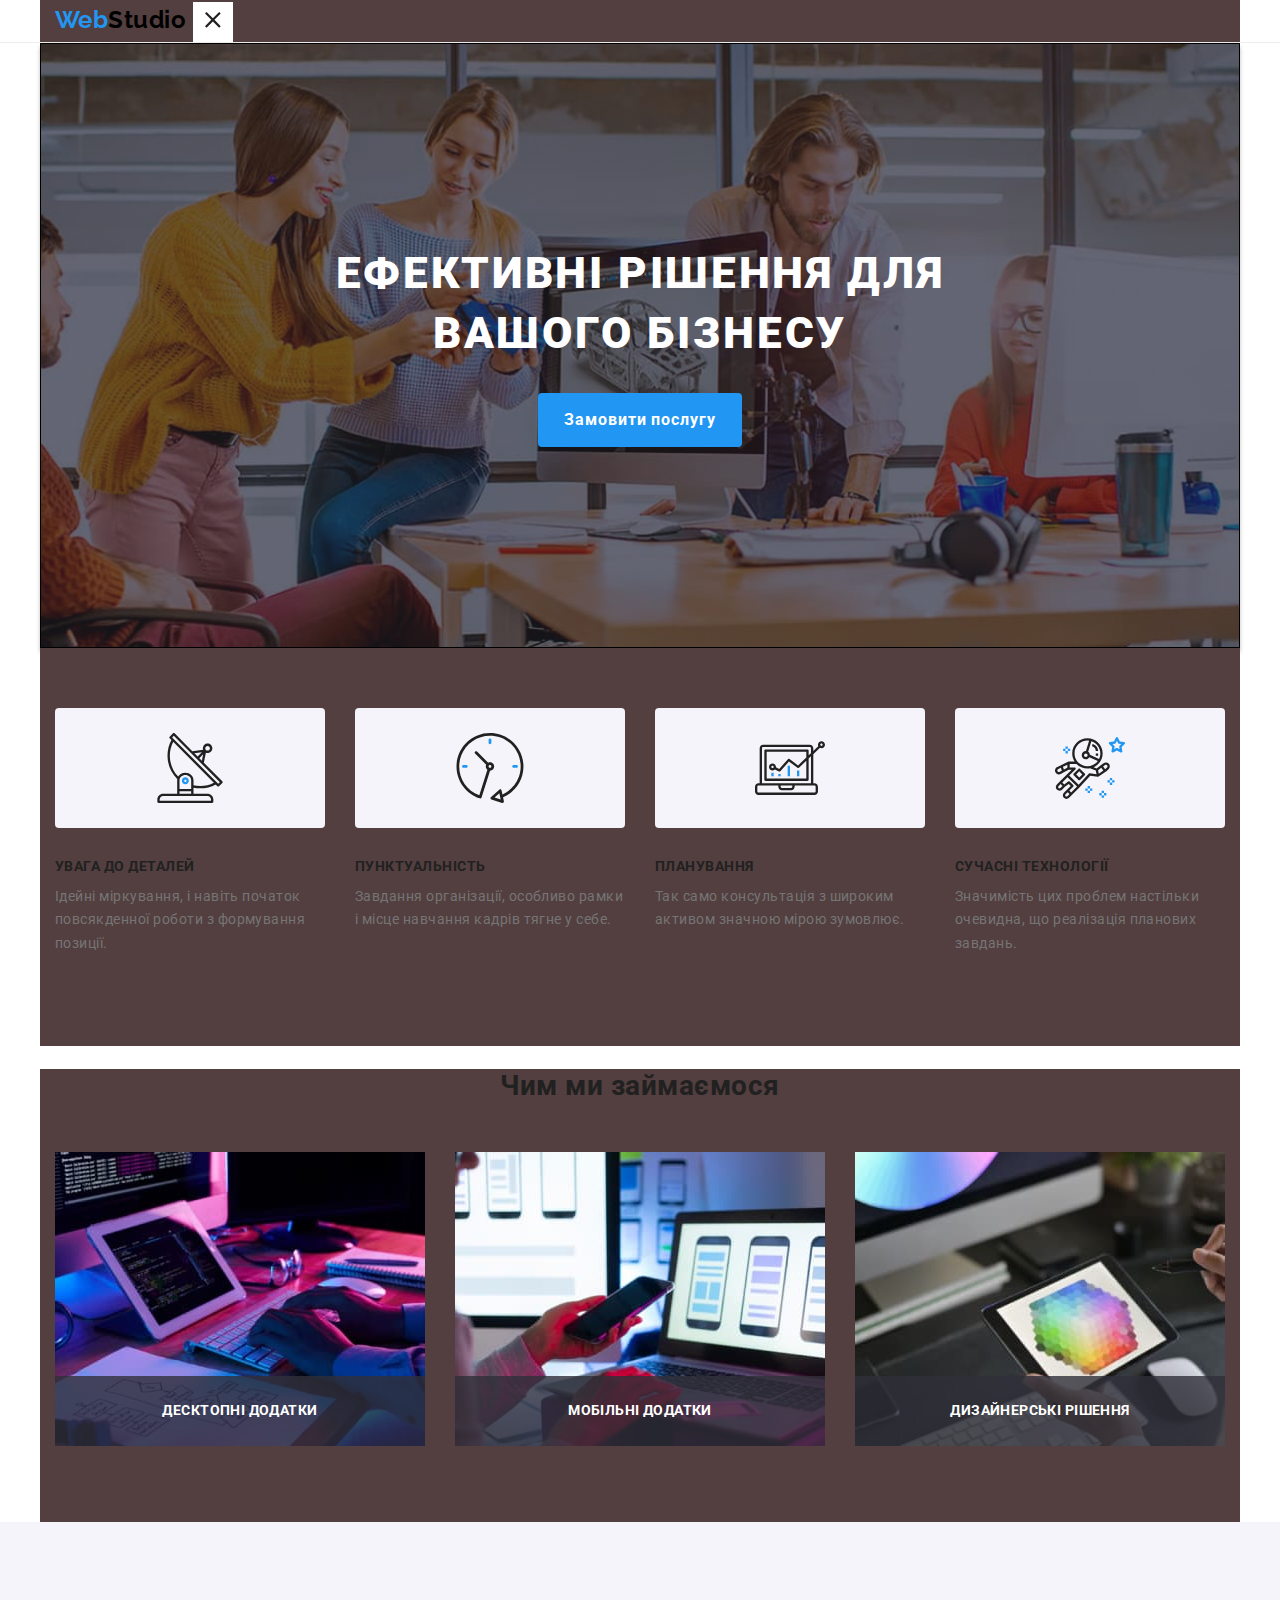
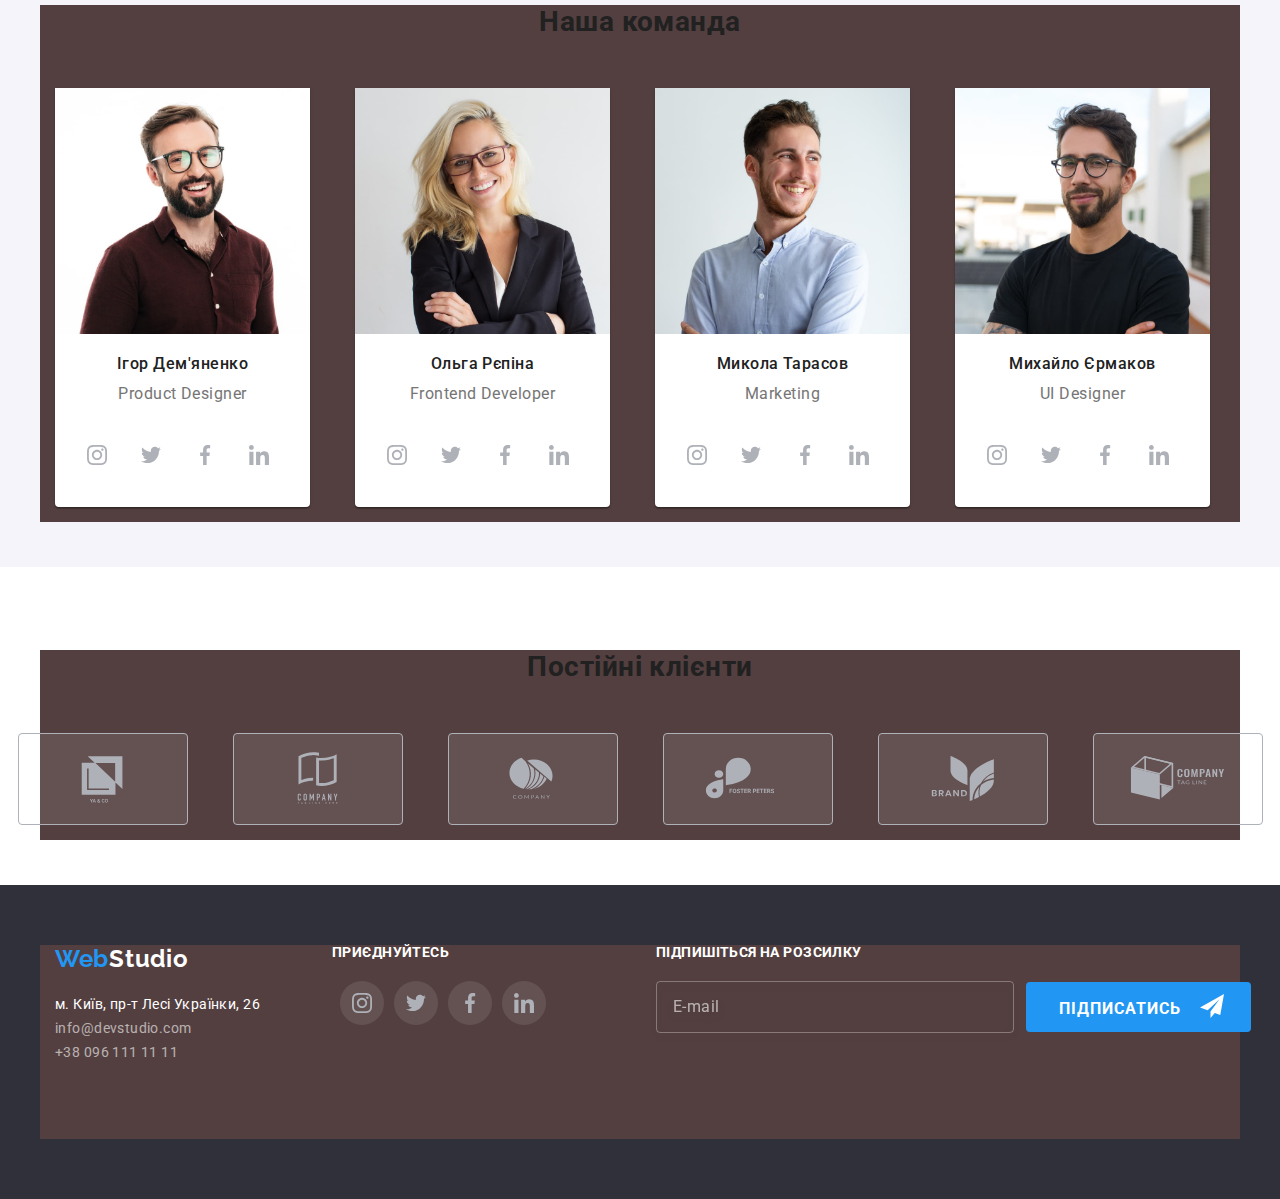
==== index.html @ 5c9eef6f "24.09" ====
<!DOCTYPE html>
<html lang="uk">
<head>
    <meta charset="UTF-8">
    <meta http-equiv="X-UA-Compatible" content="IE=edge">
    <meta name="viewport" content="width=device-width, initial-scale=1.0" />
    <title>WebStudio</title>
    <link rel="stylesheet" href="./css/main.min.css">
    </head>
<body class="body">
    <header class="page-header--border">
        <div class="container page-header">
            <a href="./index.html" class="logo">
                <span><span class="logo-web">Web</span>Studio</span>
            </a>
            <button type="button" class="menu-button is-open container" date-menu-button aria-label="Перемикач мобільного меню">
                <svg width="24" height="16">
                    <use href="./images/icon.svg#menu" class="menu-button--icon-menu"></use>
                    <use href="./images/icon.svg#close" class="menu-button--icon-close"></use>
                </svg>
            </button>
            <div class="menu-container is-open" date-menu>
            <nav>
                <div class="site-nav">
                    <ul class="site-nav--list">
                        <li><a href="./index.html" class="site-nav--link site-nav--link__currentcolor">Студія</a></li>
                        <li><a href="./portfolio.html" class="site-nav--link">Портфоліо</a></li>
                        <li><a href="" class="site-nav--link">Контакти</a></li>
                    </ul>
                </div>
            </nav>
            <ul class="page-header--contact">
                <li class="page-header--list">
                    <div class="page-header--item">
                        <a href="mailto:info@devstudio.com" class="page-header--link">
                            <svg width="16" height="12" class="page-header--icon">
                                <use href="./images/icon.svg#envelope"></use>
                            </svg>info@devstudio.com</a>
                    </div>
                </li>
                <li class="page-header--list">
                    <div class="page-header--item">
                        <a href="tel:+380961111111" class="page-header--link">
                            <svg width="10" height="16" class="page-header--icon">
                                <use href="./images/icon.svg#smartphone"></use>
                            </svg>+38 096 111 11 11</a>
                    </div>
                </li>
            </ul>
            </div>
        </div>


    </header>
    <main>
        <!-- Герой -->
            <section class="hero">
                <div class="hero--owerlay">
                <h1 class="hero--title">Ефективні рішення для<br>вашого бізнесу</h1>
                <button type="button" class="hero--button" data-modal-open >Замовити послугу</button>
                </div>
            </section>
            <!--  -->
            <section class="section container predominantly">
                <h2 class="predominantly--head">Наші переваги</h2>
                <ul class="predominantly--list">
                    <li class="predominantly--item">
                        <div class="predominantly--box">
                        <svg width="70" height="70" class="predominantly--icon">
                            <use href="./images/icon.svg#antenna"></use>
                        </svg>
                        </div>
                        <h3 class="predominantly--title">УВАГА ДО ДЕТАЛЕЙ</h3>
                        <p class="predominantly--text">Ідейні міркування, і навіть початок повсякденної роботи з формування позиції.</p>
                    </li>
                    <li class="predominantly--item">
                        <div class="predominantly--box">
                            <svg width="70" height="70" class="predominantly--icon">
                                <use href="./images/icon.svg#clock"></use>
                            </svg>
                        </div>
                        <h3 class="predominantly--title">ПУНКТУАЛЬНІСТЬ</h3>
                        <p class="predominantly--text">Завдання організації, особливо рамки і місце навчання кадрів тягне у себе.</p>
                    </li >
                    <li class="predominantly--item">
                        <div class="predominantly--box">
                            <svg width="70" height="70" class="predominantly--icon">
                                <use href="./images/icon.svg#diagram"></use>
                            </svg>
                        </div>
                        <h3 class="predominantly--title">ПЛАНУВАННЯ</h3>
                        <p class="predominantly--text">Так само консультація з широким активом значною мірою зумовлює.</p>
                    </li >
                    <li class="predominantly--item">
                        <div class="predominantly--box">
                            <svg width="70" height="70" class="predominantly--icon">
                                <use href="./images/icon.svg#astronaut"></use>
                            </svg>
                        </div>
                        <h3 class="predominantly--title">СУЧАСНІ ТЕХНОЛОГІЇ</h3>
                        <p class="predominantly--text">Значимість цих проблем настільки очевидна, що реалізація планових завдань.</p>
                    </li>
                </ul>
            </section>
            <!--  -->
            <section class="section container galery">
                <h2 class="section--title">Чим ми займаємося</h2>
                <ul class="galery--list">
                    <li >
                        <div class="galery--item">
                            <img src="./images/box1.jpg" alt="Десктопні додатки" max-width="370">
                            <p class="galery--title">Десктопні додатки</p>
                        </div>
                    </li>
                        <li>
                        <div class="galery--item">
                             <img src="./images/box2.jpg" alt="Мобільні додатки" max-width="370">
                            <p class="galery--title">Мобільні додатки</p>
                        </div>
                    </li>
                    <li>
                        <div class="galery--item">
                            <img src="./images/box3.jpg" alt="Дизайнерські рішення" max-width="370">
                            <p class="galery--title">Дизайнерські рішення</p>
                        </div>
                    </li>
                </ul>
            </section>
            <!--  -->
            <section class="section team">
                <div class="container">
                <h2 class="section--title">Наша команда</h2>
                <ul class="team--list">
                    <li class="team--item">
                        <img src="./images/imgpd.jpg" alt="Чоловік" width="270" class="team--img">
                        <h3 class="team--title">Ігор Дем'яненко</h3>
                        <p class="team--text">Product Designer</p>
                        <ul class="social-networks">
                            <li>
                                <a href="" class="social-networks--link">
                                    <svg width="20" height="20" class="social-networks--icon">
                                        <use href="./images/icon.svg#instagram"></use>
                                    </svg>
                                </a>
                            </li>
                            <li >
                                <a href="" class="social-networks--link">
                                    <svg width="20" height="20" class="social-networks--icon">
                                        <use href="./images/icon.svg#twitter"></use>
                                    </svg>
                                </a>
                            </li>
                            <li >
                                <a href="" class="social-networks--link">
                                    <svg width="20" height="20" class="social-networks--icon">
                                        <use href="./images/icon.svg#facebook"></use>
                                    </svg>
                                </a>
                            </li>
                            <li >
                                <a href="" class="social-networks--link">
                                    <svg width="20" height="20" class="social-networks--icon">
                                        <use href="./images/icon.svg#linkedin"></use>
                                    </svg>
                                </a>
                            </li>
                        </ul>
                    </li>
                    <li class="team--item">
                        <img src="./images/imgfd.jpg" alt="Жінка" width="270" class="team--img">
                        <h3 class="team--title">Ольга Рєпіна</h3>
                        <p class="team--text">Frontend Developer</p>
                        <ul class="social-networks">
                            <li>
                                <a href="" class="social-networks--link">
                                    <svg width="20" height="20" class="social-networks--icon">
                                        <use href="./images/icon.svg#instagram"></use>
                                    </svg>
                                </a>
                            </li>
                            <li>
                                <a href="" class="social-networks--link">
                                    <svg width="20" height="20" class="social-networks--icon">
                                        <use href="./images/icon.svg#twitter"></use>
                                    </svg>
                                </a>
                            </li>
                            <li>
                                <a href="" class="social-networks--link">
                                    <svg width="20" height="20" class="social-networks--icon">
                                        <use href="./images/icon.svg#facebook"></use>
                                    </svg>
                                </a>
                            </li>
                            <li>
                                <a href="" class="social-networks--link">
                                    <svg width="20" height="20" class="social-networks--icon">
                                        <use href="./images/icon.svg#linkedin"></use>
                                    </svg>
                                </a>
                            </li>
                        </ul>
                    </li>
                    <li class="team--item">
                        <img src="./images/imgm.jpg" alt="Чоловік" width="270" class="team--img">
                        <h3 class="team--title">Микола Тарасов</h3>
                        <p class="team--text">Marketing</p>
                        <ul class="social-networks">
                            <li>
                                <a href="" class="social-networks--link">
                                    <svg width="20" height="20" class="social-networks--icon">
                                        <use href="./images/icon.svg#instagram"></use>
                                    </svg>
                                </a>
                            </li>
                            <li>
                                <a href="" class="social-networks--link">
                                    <svg width="20" height="20" class="social-networks--icon">
                                        <use href="./images/icon.svg#twitter"></use>
                                    </svg>
                                </a>
                            </li>
                            <li>
                                <a href="" class="social-networks--link">
                                    <svg width="20" height="20" class="social-networks--icon">
                                        <use href="./images/icon.svg#facebook"></use>
                                    </svg>
                                </a>
                            </li>
                            <li>
                                <a href="" class="social-networks--link">
                                    <svg width="20" height="20" class="social-networks--icon">
                                        <use href="./images/icon.svg#linkedin"></use>
                                    </svg>
                                </a>
                            </li>
                        </ul>
                    </li>
                    <li class="team--item">
                        <img src="./images/imguid.jpg" alt="Чоловік" width="270" class="team--img">
                        <h3 class="team--title">Михайло Єрмаков</h3>
                        <p class="team--text">UI Designer</p>
                        <ul class="social-networks">
                            <li>
                                <a href="" class="social-networks--link">
                                    <svg width="20" height="20" class="social-networks--icon">
                                        <use href="./images/icon.svg#instagram"></use>
                                    </svg>
                                </a>
                            </li>
                            <li>
                                <a href="" class="social-networks--link">
                                    <svg width="20" height="20" class="social-networks--icon">
                                        <use href="./images/icon.svg#twitter"></use>
                                    </svg>
                                </a>
                            </li>
                            <li>
                                <a href="" class="social-networks--link">
                                    <svg width="20" height="20" class="social-networks--icon">
                                        <use href="./images/icon.svg#facebook"></use>
                                    </svg>
                                </a>
                            </li>
                            <li>
                                <a href="" class="social-networks--link">
                                    <svg width="20" height="20" class="social-networks--icon">
                                        <use href="./images/icon.svg#linkedin"></use>
                                    </svg>
                                </a>
                            </li>
                        </ul>
                    </li>
                </ul>
                </div>
            </section>
            <section class="section client">
                <div class="container">
                <h2 class="section--title">Постійні клієнти</h2>
                <ul class="client--list">
                    <li class="client--item">
                        <a href="" class="client--icon">
                            <svg class="icon" width="106" height="60">
                                <use href="./images/icon.svg#client1"></use>
                            </svg>
                        </a>
                    </li>
                    <li class="client--item">
                        <a href="" class="client--icon">
                            <svg class="icon" width="106" height="60">
                                <use href="./images/icon.svg#client2"></use>
                            </svg>
                        </a>
                    </li>
                    <li class="client--item">
                        <a href="" class="client--icon">
                            <svg class="icon" width="106" height="60">
                                <use href="./images/icon.svg#client3"></use>
                            </svg>
                        </a>
                    </li>
                    <li class="client--item">
                        <a href="" class="client--icon">
                            <svg class="icon" width="106" height="60">
                                <use href="./images/icon.svg#client4"></use>
                            </svg>
                        </a>
                    </li>
                    <li class="client--item">
                        <a href="" class="client--icon">
                            <svg class="icon" width="106" height="60">
                                <use href="./images/icon.svg#client5"></use>
                            </svg>
                        </a>
                    </li>
                    <li class="client--item">
                        <a href="" class="client--icon">
                            <svg class="icon" width="106" height="60">
                                <use href="./images/icon.svg#client6"></use>
                            </svg>
                        </a>
                    </li>
                </ul>
                </div>
            </section>
    </main>
    <footer class="footer">
        <div class="container">
        <div class="box">
        <div class="box--address">
        <a href="./index.html" class="footer-logo"><span class="logo-web">Web</span>Studio</a>
        <address>
            <ul class="footer--contact">
                <li ><a href="https://goo.gl/maps/kA798qE1cDonrKTo9" class="footer--address" target="_blank" rel="noreferrer noopener">м. Київ, пр-т Лесі Українки, 26</a></li>
                <li ><a href="mailto:info@devstudio.com" class="footer--link">info@devstudio.com</a></li>
                <li> <a href="tel:+380961111111" class="footer--link">+38 096 111 11 11</a></li>
            </ul>
        </address>
        </div>
        <div class="box--social">
            <span class="footer--title">приєднуйтесь</span>
                        <ul class="social-networks">
                            <li>
                                <a href="" class="social-networks--link social-networks--link__fill">
                                    <svg width="20" height="20">
                                        <use href="./images/icon.svg#instagram"></use>
                                    </svg>
                                </a>
                            </li>
                            <li>
                                <a href="" class="social-networks--link social-networks--link__fill">
                                    <svg width="20" height="20">
                                        <use href="./images/icon.svg#twitter"></use>
                                    </svg>
                                </a>
                            </li>
                            <li>
                                <a href="" class="social-networks--link social-networks--link__fill">
                                    <svg width="20" height="20">
                                        <use href="./images/icon.svg#facebook"></use>
                                    </svg>
                                </a>
                            </li>
                            <li>
                                <a href="" class="social-networks--link social-networks--link__fill">
                                    <svg width="20" height="20">
                                        <use href="./images/icon.svg#linkedin"></use>
                                    </svg>
                                </a>
                            </li>
                        </ul>
        </div>
        <div class="subscription">
            <form action="" class="subscription-form">
                <label for="footemail" class="footer--title">Підпишіться на розсилку</label>
                <div class="subscription--position">
                <input type="email" name="footemail" id="footemail" placeholder="E-mail" class="subscription--email">
                <button type="submit" class="subscription--button">
                    Підписатись
                    <svg class="subscription--icon" width="24" height="24">
                        <use href="./images/icon.svg#send"></use>
                    </svg>
                </button>
                </div>
            </form>
        </div>
        </div>
        </div>
    </footer>

    <div class="backdrop is-hidden" data-modal>
        <div class="modal">
            <button class="button-exit" type="button" data-modal-close>
                <svg width="11" height="11">
                    <use href="./images/icon.svg#exit"></use>
                </svg>
            </button>
            <h2 class="modal--head">Залиште свої дані, ми вам передзвонимо</h2>
            <div >
            <form action="" class="modal-form">
                <!-- <div class="label-focus"> -->


                <label for="name" class="modal-form--label" name="name"> Ім'я
                <input type="text" id="name" class="modal-form--input">
                    <svg width="18" height="18" class="modal-form--icon">
                        <use href="./images/icon.svg#name"></use>
                    </svg>
                </label>

                <label for="tel" class="modal-form--label">Телефон
                    <input type="tel" id="tel" class="modal-form--input" name="tel">
                    <svg width="18" height="18" class="modal-form--icon">
                        <use href="./images/icon.svg#tel"></use>
                    </svg>
                </label>

                <label for="email" class="modal-form--label">Пошта
                    <input type="email" class="modal-form--input" id="email" name="email">
                    <svg width="18" height="18" class="modal-form--icon">
                        <use href="./images/icon.svg#mail"></use>
                    </svg>
                </label>

                <label for="coment" class="modal-form--label">Коментар</label>
                <textarea name="Коментар" rows="5" placeholder="Введіть текст" class="modal-form--textarea" id="coment"></textarea>

                <label for="checkbox" class="checkbox--label">
                    <input type="checkbox" id="checkbox" class="checkbox" name="checkbox">
                        Погоджуюся з розсилкою та приймаю <a href="" class="checkbox--link">Умови договору</a>
                    <span class="checkbox--icon">
                        <svg width="16" height="15" class="checkbox--svg">
                            <use href="./images/icon.svg#iconcheck"></use>
                        </svg>
                    </span>
                </label>
                <button type="submit" class="modal--submit">Відправити</button>
            </form>
            </div>
        </div>
    </div>
    <script src="./js/modal.js"></script>
    <script src="./js/mobile-menu.js"></script>
    <script src="./js/mobilmenu.js"></script>
</body>
</html>
---- css/main.min.css ----
@import"https://fonts.googleapis.com/css2?family=Raleway:wght@700&family=Roboto:wght@400;500;700;900&display=swap";/*! modern-normalize v1.1.0 | MIT License | https://github.com/sindresorhus/modern-normalize */*,::before,::after{-webkit-box-sizing:border-box;box-sizing:border-box}html{line-height:1.15;-webkit-text-size-adjust:100%;-moz-tab-size:4;-o-tab-size:4;tab-size:4}body{margin:0;font-family:system-ui,-apple-system,"Segoe UI",Roboto,Helvetica,Arial,sans-serif,"Apple Color Emoji","Segoe UI Emoji"}hr{height:0;color:inherit}abbr[title]{-webkit-text-decoration:underline dotted;text-decoration:underline dotted}b,strong{font-weight:bolder}code,kbd,samp,pre{font-family:ui-monospace,SFMono-Regular,Consolas,"Liberation Mono",Menlo,monospace;font-size:1em}small{font-size:80%}sub,sup{font-size:75%;line-height:0;position:relative;vertical-align:baseline}sub{bottom:-0.25em}sup{top:-0.5em}table{text-indent:0;border-color:inherit}button,input,optgroup,select,textarea{font-family:inherit;font-size:100%;line-height:1.15;margin:0}button,select{text-transform:none}button,[type=button],[type=reset],[type=submit]{-webkit-appearance:button}::-moz-focus-inner{border-style:none;padding:0}:-moz-focusring{outline:1px dotted ButtonText}:-moz-ui-invalid{box-shadow:none}legend{padding:0}progress{vertical-align:baseline}::-webkit-inner-spin-button,::-webkit-outer-spin-button{height:auto}[type=search]{-webkit-appearance:textfield;outline-offset:-2px}::-webkit-search-decoration{-webkit-appearance:none}::-webkit-file-upload-button{-webkit-appearance:button;font:inherit}summary{display:list-item}.logo{color:#000;font-family:Raleway,sans-serif;font-weight:700;font-size:24px;line-height:1.7;margin:0;text-decoration:none}.logo-web{color:#2196f3}.body{font-family:Roboto,sans-serif;letter-spacing:.03em;color:#212121;margin:0}ul{list-style:none}.container{padding-left:15px;padding-right:15px;margin-left:auto;margin-right:auto;width:480px}@media screen and (min-width: 480px){.container{width:480px}}@media screen and (min-width: 768px){.container{width:768px}}@media screen and (min-width: 1200px){.container{width:1200px;background-color:#533f3f}}.menu-button{display:inline-block;fill:#757575;padding:0;margin-left:auto;background-color:#fff;border:none;width:40px;height:40px}@media screen and (max-width: 767px){.menu-button{display:none}}.menu-container{display:none}.menu-button--icon-close{display:none}.menu-button.is-open .menu-button--icon-menu{display:none}.menu-button.is-open .menu-button--icon-close{display:block}.page-header{text-decoration:none;position:relative}.site-nav--link{font-weight:500;font-size:14px;line-height:.9;letter-spacing:.02em;color:#212121;padding-top:32px;padding-bottom:32px;display:block;text-decoration:none;-webkit-transition:color 250ms cubic-bezier(0.4, 0, 0.2, 1);transition:color 250ms cubic-bezier(0.4, 0, 0.2, 1)}.site-nav--link:not(last-child){margin-right:50px}.site-nav--link:hover,.site-nav--link:focus{color:#2196f3}.site-nav--link__currentcolor{color:#2196f3;position:relative}.site-nav--link__currentcolor::after{content:"";width:100%;height:4px;background-color:#2196f3;border-radius:2px;position:absolute;bottom:0;left:0}.page-header--border{border-bottom:1px solid #ececec}.page-header--contact{margin-left:auto}.page-header--list:first-child{margin-right:50px}.page-header--link{display:-webkit-box;display:-ms-flexbox;display:flex;-webkit-box-align:center;-ms-flex-align:center;align-items:center}.page-header--icon{margin-right:10px}.page-header--link{color:#757575;fill:#757575;text-decoration:none;-webkit-transition:color 250ms cubic-bezier(0.4, 0, 0.2, 1);transition:color 250ms cubic-bezier(0.4, 0, 0.2, 1);-webkit-transition:fill 250ms cubic-bezier(0.4, 0, 0.2, 1);transition:fill 250ms cubic-bezier(0.4, 0, 0.2, 1)}.page-header--link:hover,.page-header--link:focus{color:#2196f3;fill:#2196f3}.hero--title{color:#fff;font-weight:900;letter-spacing:.06em;text-transform:uppercase;margin-top:0;padding-top:118px}@media screen and (min-width: 1200px){.hero--title{font-size:44px;line-height:1.36;padding-top:200px}}.hero--owerlay{background-image:-webkit-gradient(linear, left top, right top, from(rgba(47, 48, 58, 0.4)), to(rgba(47, 48, 58, 0.4))),url(../images/Imgback.jpg);background-image:linear-gradient(to right, rgba(47, 48, 58, 0.4), rgba(47, 48, 58, 0.4)),url(../images/Imgback.jpg);background-repeat:no-repeat;background-position:center;background-size:cover;border:1px solid #000;-webkit-box-shadow:0px 4px 4px rgba(0,0,0,.25);box-shadow:0px 4px 4px rgba(0,0,0,.25);width:100%}.hero{margin-left:auto;margin-right:auto;background-color:#2f303a;text-align:center}@media screen and (min-width: 480px){.hero{width:480px}}@media screen and (min-width: 768px){.hero{width:768px}}@media screen and (min-width: 1200px){.hero{width:1200px}}.hero--button{background:#2196f3;color:#fff;font-family:Roboto,sans-serif;font-weight:700;border-radius:4px;border-color:rgba(0,0,0,0);cursor:pointer;text-align:center;padding:10px 24px;margin-bottom:180px;font-size:16px;line-height:1.87;letter-spacing:.06em}@media screen and (min-width: 768px){.hero--button{font-size:16px;line-height:1.88;margin-bottom:200px}}@media screen and (min-width: 480px){.section{padding-top:60px;padding-bottom:60px}}.predominantly--list{margin:0;padding-left:0}@media screen and (min-width: 768px){.predominantly--list{margin:-15px;border:none}}@media screen and (min-width: 1200px){.predominantly--list{display:-webkit-box;display:-ms-flexbox;display:flex}}.predominantly--item{display:inline-block}@media screen and (min-width: 768px){.predominantly--item{margin:15px;width:350px}}@media screen and (min-width: 1200px){.predominantly--item{width:270px}}.predominantly--head{list-style:none;position:absolute;clip:rect(0 0 0 0);width:1px;height:1px;margin:-1px}.predominantly--icon{margin-left:auto;margin-right:auto}.predominantly--box{background:#f5f4fa;border-radius:4px;margin-right:auto;margin-left:auto}@media screen and (min-width: 480px){.predominantly--box{text-align:center;padding-top:25px;padding-bottom:25px}}@media screen and (min-width: 768px){.predominantly--box{width:354px;height:120px;display:inline-block}}@media screen and (min-width: 1200px){.predominantly--box{height:120px;width:270px;display:-webkit-box;display:-ms-flexbox;display:flex;-webkit-box-align:center;-ms-flex-align:center;align-items:center}}.predominantly--title{font-size:14px;line-height:1.15;text-transform:uppercase;margin-bottom:10px;margin-top:30px}.predominantly--text{color:#757575;font-size:14px;line-height:1.7;margin-top:0}@media screen and (min-width: 480px){.predominantly--text{margin-bottom:30px}}.section--title{font-weight:700;color:#212121;text-align:center;margin-bottom:50px}@media screen and (min-width: 480px){.section--title{font-size:28px;line-height:1.18}}.galery{padding-top:0}@media screen and (min-width: 1px){.galery{display:none}}@media screen and (min-width: 1200px){.galery{display:block}}.galery--list{padding-left:0;display:-webkit-box;display:-ms-flexbox;display:flex;-webkit-box-pack:justify;-ms-flex-pack:justify;justify-content:space-between}.galery--item{position:relative;display:-webkit-box;display:-ms-flexbox;display:flex}.galery--title{font-weight:700;font-size:14px;line-height:1.14;text-align:center;letter-spacing:.03em;text-transform:uppercase;color:#fff;margin:0;background:rgba(47,48,58,.8);position:absolute;bottom:0;left:0;width:100%;height:70px;display:-webkit-box;display:-ms-flexbox;display:flex;-webkit-box-align:center;-ms-flex-align:center;align-items:center;-webkit-box-pack:center;-ms-flex-pack:center;justify-content:center}.team{background-color:#f5f4fa}.team--list{margin-bottom:30px;padding-left:0;margin:0}@media screen and (min-width: 768px){.team--list{margin:-15px}}@media screen and (min-width: 1200px){.team--list{display:-webkit-box;display:-ms-flexbox;display:flex;margin-right:0;-webkit-box-pack:justify;-ms-flex-pack:justify;justify-content:space-between}}@media screen and (min-width: 480px){.team--img{margin-left:auto;margin-right:auto;width:100%}}@media screen and (min-width: 1200px){.team--item:not(:last-child){margin-right:30px}}.team--item{background:#fff;-webkit-box-shadow:0px 1px 3px rgba(0,0,0,.12),0px 1px 1px rgba(0,0,0,.14),0px 2px 1px rgba(0,0,0,.2);box-shadow:0px 1px 3px rgba(0,0,0,.12),0px 1px 1px rgba(0,0,0,.14),0px 2px 1px rgba(0,0,0,.2);border-radius:0px 0px 4px 4px;margin-bottom:30px;padding:0}@media screen and (min-width: 480px){.team--item{width:100%;margin-right:auto;margin-left:auto}}@media screen and (min-width: 768px){.team--item{width:350px;display:inline-block;padding:0;margin:15px}}.team--title{font-weight:500;font-size:16px;line-height:1.2;margin-bottom:10px;text-align:center}.team--text{color:#757575;font-size:16px;line-height:1.2;margin-top:0;margin-bottom:30px;text-align:center}.social-networks{display:-webkit-box;display:-ms-flexbox;display:flex;padding:0;-webkit-box-pack:center;-ms-flex-pack:center;justify-content:center}.social-networks--link{display:-webkit-box;display:-ms-flexbox;display:flex;width:44px;height:44px;-webkit-box-align:center;-ms-flex-align:center;align-items:center;-webkit-box-pack:center;-ms-flex-pack:center;justify-content:center;margin-bottom:30px;fill:#afb1b8;margin-right:10px;background-color:rgba(255,255,255,.1);border-radius:50%;-webkit-transition:fill 250ms cubic-bezier(0.4, 0, 0.2, 1);transition:fill 250ms cubic-bezier(0.4, 0, 0.2, 1);-webkit-transition:background-color 250ms cubic-bezier(0.4, 0, 0.2, 1);transition:background-color 250ms cubic-bezier(0.4, 0, 0.2, 1)}.social-networks--link:not(:last-child){margin-right:10px}.social-networks--link:hover,.social-networks--link:focus{fill:#fff;background-color:#2196f3}.client--list{padding:0}@media screen and (min-width: 480px){.client--list{display:block;margin:-15px}}@media screen and (min-width: 1200px){.client--list{display:-webkit-box;display:-ms-flexbox;display:flex;-webkit-box-pack:center;-ms-flex-pack:center;justify-content:center}}@media screen and (min-width: 480px){.client--item{display:inline-block;margin:15px}}@media screen and (min-width: 1200px){.client--item:not(:last-child){margin-right:30px}}.client--icon{display:-webkit-box;display:-ms-flexbox;display:flex;border:1px solid;border-color:#afb1b8;border-radius:4px;-webkit-box-align:center;-ms-flex-align:center;align-items:center;-webkit-box-pack:center;-ms-flex-pack:center;justify-content:center;fill:#afb1b8;background:rgba(255,255,255,.1);-webkit-transition:border-color 250ms cubic-bezier(0.4, 0, 0.2, 1);transition:border-color 250ms cubic-bezier(0.4, 0, 0.2, 1);-webkit-transition:fill 250ms cubic-bezier(0.4, 0, 0.2, 1);transition:fill 250ms cubic-bezier(0.4, 0, 0.2, 1)}.client--icon:hover,.client--icon:focus{fill:#2196f3;border-color:#2196f3}@media screen and (min-width: 480px){.client--icon{width:200px;height:92px}}@media screen and (min-width: 768px){.client--icon{width:222px}}@media screen and (min-width: 1200px){.client--icon{width:170px}}.footer{background-color:#2f303a;padding-top:60px;padding-bottom:60px}.footer-logo{font-family:"Raleway";font-style:normal;font-weight:700;font-size:24px;line-height:1.17;text-align:center;letter-spacing:.03em;text-decoration:none;color:#fff;margin-bottom:20px}.footer--contact{margin-top:20px;padding:0;text-decoration:none;font-style:normal;font-size:14px;line-height:1.71;letter-spacing:.03em}.footer--address{text-align:center;margin-top:20px;text-decoration:none;color:#fff}.footer--link{text-decoration:none;text-align:center;color:rgba(255,255,255,.6)}.footer--link:hover,.footer--link:focus{color:#2196f3}@media screen and (min-width: 1200px){.box{display:-webkit-box;display:-ms-flexbox;display:flex}}.box--address{text-align:center;display:inline-block;width:100%;margin-bottom:60px}@media screen and (min-width: 768px){.box--address{width:49%}}@media screen and (min-width: 1200px){.box--address{width:207px;text-align:start;margin-right:70px}}.footer--title{font-weight:700;font-size:14px;line-height:1.14;text-align:center;letter-spacing:.03em;text-transform:uppercase;color:#fff;margin-bottom:20px}@media screen and (min-width: 1200px){.footer--title{text-align:start}}@media screen and (min-width: 1200px){.footer--title{text-align:left;display:block}}.box--social{text-align:center;display:inline-block;width:100%;margin-bottom:60px}@media screen and (min-width: 768px){.box--social{width:49%}}@media screen and (min-width: 1200px){.box--social{width:231px;margin-right:93px}}.subscription{text-align:center;display:block;max-width:450px;margin-left:auto;margin-right:auto}@media screen and (min-width: 1200px){.subscription{display:-webkit-box;display:-ms-flexbox;display:flex;width:570px;margin:0}}.subscription--label{font-weight:700;font-size:14px;line-height:1.14;letter-spacing:.03em;text-transform:uppercase;color:#fff;display:block;margin-bottom:20px;text-align:left}.subscription--email{border:1px solid;border-color:rgba(255,255,255,.3);-webkit-filter:drop-shadow(0px 4px 4px rgba(0, 0, 0, 0.15));filter:drop-shadow(0px 4px 4px rgba(0, 0, 0, 0.15));border-radius:4px;background-color:rgba(0,0,0,0);letter-spacing:.03em;padding:15px 16px;color:#fff;font-size:16px;line-height:1.25;margin-bottom:20px;display:inline-block;width:100%;margin:0}.subscription--email::-webkit-input-placeholder{color:rgba(255,255,255,.6)}.subscription--email::-moz-placeholder{color:rgba(255,255,255,.6)}.subscription--email:-ms-input-placeholder{color:rgba(255,255,255,.6)}.subscription--email::-ms-input-placeholder{color:rgba(255,255,255,.6)}.subscription--email::placeholder{color:rgba(255,255,255,.6)}.subscription--email:focus{border-color:rgba(255,255,255,.3)}@media screen and (min-width: 1200px){.subscription--email{width:358px}}.subscription--button{padding:10px 28px 10px 31px;background-color:#2196f3;font-weight:700;font-size:16px;line-height:1.87;text-align:center;letter-spacing:.06em;color:#fff;border-radius:4px;border-color:rgba(0,0,0,0);text-transform:uppercase;display:inline-block;max-height:50px;margin-left:12px;margin-top:20px}@media screen and (min-width: 1200px){.subscription--button{margin-top:0;padding:10px 68px 10px 31px;position:relative}}@media screen and (min-width: 1200px){.subscription--position{display:-webkit-box;display:-ms-flexbox;display:flex;-webkit-box-align:center;-ms-flex-align:center;align-items:center}}.subscription--icon{position:absolute;top:10px;right:25px}.backdrop{background-color:rgba(0,0,0,.2);width:100%;height:100%;position:fixed;left:0;top:0;opacity:1;-webkit-transition:opacity 250ms cubic-bezier(0.4, 0, 0.2, 1);transition:opacity 250ms cubic-bezier(0.4, 0, 0.2, 1)}@media screen and (min-width: 480px){.backdrop{padding:93px 15px;overflow-y:scroll}}.is-hidden{opacity:0;pointer-events:none;visibility:hidden}.modal{background:#fff;-webkit-box-shadow:0px 1px 3px rgba(0,0,0,.12),0px 1px 1px rgba(0,0,0,.14),0px 2px 1px rgba(0,0,0,.2);box-shadow:0px 1px 3px rgba(0,0,0,.12),0px 1px 1px rgba(0,0,0,.14),0px 2px 1px rgba(0,0,0,.2);border-radius:4px}@media screen and (min-width: 480px){.modal{max-width:480px;margin-left:auto;margin-right:auto}}.button-exit{background-color:#fff;border:1px solid rgba(0,0,0,.1);width:30px;height:30px;border-radius:50%;position:absolute;top:8px;right:8px;cursor:pointer;text-align:center;padding:0;fill:#000}.button-exit:hover{-webkit-transition:fill 250ms cubic-bezier(0.4, 0, 0.2, 1);transition:fill 250ms cubic-bezier(0.4, 0, 0.2, 1);fill:#2196f3}.modal--head{font-weight:700;font-size:20px;line-height:1.15;text-align:center;letter-spacing:.03em;color:#212121;margin-top:40px;margin-bottom:12px}.modal-form{display:-webkit-box;display:-ms-flexbox;display:flex;-webkit-box-orient:vertical;-webkit-box-direction:normal;-ms-flex-direction:column;flex-direction:column;padding-left:40px;padding-right:40px;fill:#000}.modal-form--label{font-size:12px;line-height:1.16;letter-spacing:.01em;color:#757575;margin-bottom:4px;position:relative;display:-webkit-box;display:-ms-flexbox;display:flex;-webkit-box-orient:vertical;-webkit-box-direction:normal;-ms-flex-direction:column;flex-direction:column;-webkit-transition:fill 250ms cubic-bezier(0.4, 0, 0.2, 1);transition:fill 250ms cubic-bezier(0.4, 0, 0.2, 1)}.modal-form--label:focus-within{fill:#2196f3}.modal-form--input{font-size:16px;line-height:1.87;border:1px solid;border-color:rgba(33,33,33,.2);border-radius:4px;height:40px;margin-bottom:10px;padding-left:49.8px;display:block;-webkit-transition:border-color 250ms cubic-bezier(0.4, 0, 0.2, 1);transition:border-color 250ms cubic-bezier(0.4, 0, 0.2, 1);outline:none}.modal-form--input:focus{border-color:#2196f3}.modal-form--icon{position:absolute;top:27px;left:20px}.modal-form--textarea{resize:none;width:93%;border:1px solid;border-color:rgba(33,33,33,.2);border-radius:4px;margin-bottom:20px;color:rgba(117,117,117,.5);font-family:"Roboto";font-style:normal;font-weight:400;padding:12px 16px;outline:none;-webkit-transition:border-color 250ms cubic-bezier(0.4, 0, 0.2, 1);transition:border-color 250ms cubic-bezier(0.4, 0, 0.2, 1)}.modal-form--textarea:focus{border-color:#2196f3}.modal--submit{letter-spacing:.06em;color:#fff;font-weight:700;font-size:16px;line-height:1.87;padding:10px 52px;background-color:var(--accent-text-color);border-color:rgba(0,0,0,0);margin:30px auto 40px auto;border-radius:4px;-webkit-box-shadow:none;box-shadow:none;cursor:pointer;-webkit-transition:-webkit-box-shadow 250ms cubic-bezier(0.4, 0, 0.2, 1);transition:-webkit-box-shadow 250ms cubic-bezier(0.4, 0, 0.2, 1);transition:box-shadow 250ms cubic-bezier(0.4, 0, 0.2, 1);transition:box-shadow 250ms cubic-bezier(0.4, 0, 0.2, 1), -webkit-box-shadow 250ms cubic-bezier(0.4, 0, 0.2, 1)}.modal--submit:hover{-webkit-box-shadow:0px 4px 4px rgba(0,0,0,.15);box-shadow:0px 4px 4px rgba(0,0,0,.15)}.checkbox--label{letter-spacing:.03em;font-size:14px;line-height:24px;color:#757575;display:-webkit-box;display:-ms-flexbox;display:flex;-webkit-box-align:center;-ms-flex-align:center;align-items:center;margin-left:40px}.checkbox{-webkit-appearance:none;-moz-appearance:none;appearance:none;position:absolute}.checkbox--link{color:#2196f3;margin-left:8px}.checkbox--icon{width:16px;height:15px;display:block;border-radius:4px;border:2px solid #212121;position:absolute;-webkit-transition:opacity 250ms cubic-bezier(0.4, 0, 0.2, 1);transition:opacity 250ms cubic-bezier(0.4, 0, 0.2, 1);left:50px;display:-webkit-box;display:-ms-flexbox;display:flex;-webkit-transition:background-color 250ms cubic-bezier(0.4, 0, 0.2, 1);transition:background-color 250ms cubic-bezier(0.4, 0, 0.2, 1)}.checkbox--icon svg{opacity:0;-webkit-transition:opacity 250ms cubic-bezier(0.4, 0, 0.2, 1);transition:opacity 250ms cubic-bezier(0.4, 0, 0.2, 1)}.checkbox:checked~.checkbox--icon svg{opacity:1}.checkbox:checked~.checkbox--icon{border-color:#2196f3;background-color:#2196f3}.portfolio--header{list-style:none;position:absolute;clip:rect(0 0 0 0);width:1px;height:1px;margin:-1px}.filter{padding:0}.filter--items{margin-right:8px;margin-bottom:50px}@media screen and (min-width: 480px){.filter--items{margin-bottom:15px;display:inline-block}}.filter--button{font-weight:500;font-size:16px;line-height:1.62;padding-left:22px;padding-right:22px;background-color:#f5f4fa;border-radius:4px;border-color:rgba(0,0,0,0);font-family:Roboto,sans-serif;cursor:pointer;-webkit-box-shadow:none;box-shadow:none;-webkit-transition:background-color 250ms cubic-bezier(0.4, 0, 0.2, 1);transition:background-color 250ms cubic-bezier(0.4, 0, 0.2, 1);-webkit-transition:color 250ms cubic-bezier(0.4, 0, 0.2, 1);transition:color 250ms cubic-bezier(0.4, 0, 0.2, 1);-webkit-transition:-webkit-box-shadow 250ms cubic-bezier(0.4, 0, 0.2, 1);transition:-webkit-box-shadow 250ms cubic-bezier(0.4, 0, 0.2, 1);transition:box-shadow 250ms cubic-bezier(0.4, 0, 0.2, 1);transition:box-shadow 250ms cubic-bezier(0.4, 0, 0.2, 1), -webkit-box-shadow 250ms cubic-bezier(0.4, 0, 0.2, 1)}.filter--button:hover,.filter--button:focus{background-color:#2196f3;color:#fff;-webkit-box-shadow:0px 3px 1px rgba(0,0,0,.1),0px 1px 2px rgba(0,0,0,.08),0px 2px 2px rgba(0,0,0,.12);box-shadow:0px 3px 1px rgba(0,0,0,.1),0px 1px 2px rgba(0,0,0,.08),0px 2px 2px rgba(0,0,0,.12)}.portfolio--list{display:-webkit-box;display:-ms-flexbox;display:flex;-ms-flex-wrap:wrap;flex-wrap:wrap;padding-bottom:20px;padding:0}.portfolio--items{margin-right:30px;margin-bottom:30px}.portfolio--items:nth-child(3n){margin-right:0}.portfolio--items:nth-last-child(-n+3){margin-bottom:0}.portfolio--items:hover{-webkit-box-shadow:0px 1px 1px rgba(0,0,0,.12),0px 4px 4px rgba(0,0,0,.06),1px 4px 6px rgba(0,0,0,.16);box-shadow:0px 1px 1px rgba(0,0,0,.12),0px 4px 4px rgba(0,0,0,.06),1px 4px 6px rgba(0,0,0,.16)}.portfolio--card{text-decoration:none}.portfolio--card__hover{position:relative;overflow:hidden}.portfolio--img{display:block;-webkit-box-shadow:none;box-shadow:none;-webkit-transition:-webkit-box-shadow 250ms cubic-bezier(0.4, 0, 0.2, 1);transition:-webkit-box-shadow 250ms cubic-bezier(0.4, 0, 0.2, 1);transition:box-shadow 250ms cubic-bezier(0.4, 0, 0.2, 1);transition:box-shadow 250ms cubic-bezier(0.4, 0, 0.2, 1), -webkit-box-shadow 250ms cubic-bezier(0.4, 0, 0.2, 1)}.portfolio--description{-webkit-box-sizing:border-box;box-sizing:border-box;font-family:"Roboto";width:370px;margin:0;padding:63px 24px;font-size:18px;line-height:1.55;letter-spacing:.03em;color:#fff;background:rgba(33,150,243,.9);position:absolute;-webkit-transition:-webkit-transform 250ms cubic-bezier(0.4, 0, 0.2, 1);transition:-webkit-transform 250ms cubic-bezier(0.4, 0, 0.2, 1);transition:transform 250ms cubic-bezier(0.4, 0, 0.2, 1);transition:transform 250ms cubic-bezier(0.4, 0, 0.2, 1), -webkit-transform 250ms cubic-bezier(0.4, 0, 0.2, 1)}.portfolio--card:hover .portfolio--description{-webkit-transform:translateY(-100%);transform:translateY(-100%)}.portfolio--signature{border-right:1px solid #eee;border-left:1px solid #eee;border-bottom:1px solid #eee;color:#757575;font-family:"Roboto"}.portfolio--title{font-weight:700;font-size:18px;line-height:2;letter-spacing:.06em;margin:0px 0 4px 24px;padding-top:20px;color:#212121}.portfolio--text{font-size:16px;line-height:1.87;margin-bottom:20px;margin-top:0;margin-left:24px}/*# sourceMappingURL=main.min.css.map */
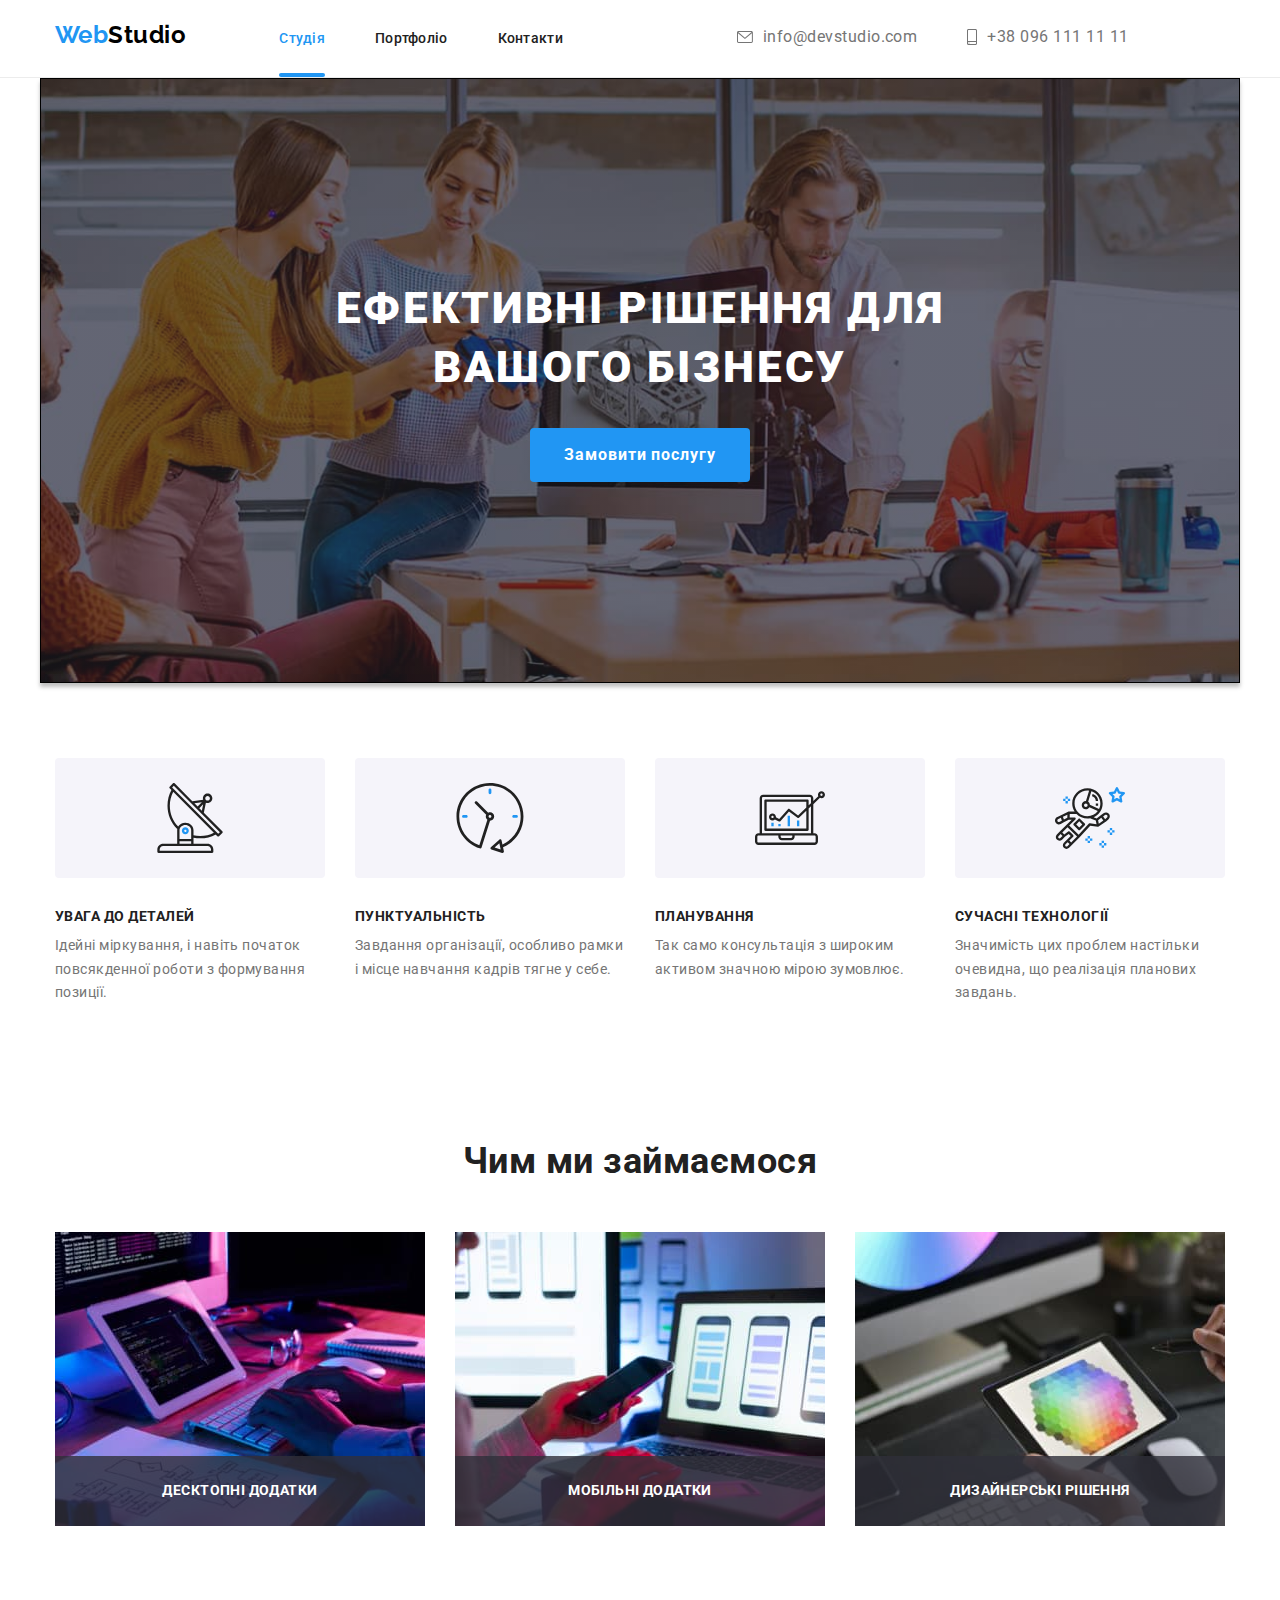
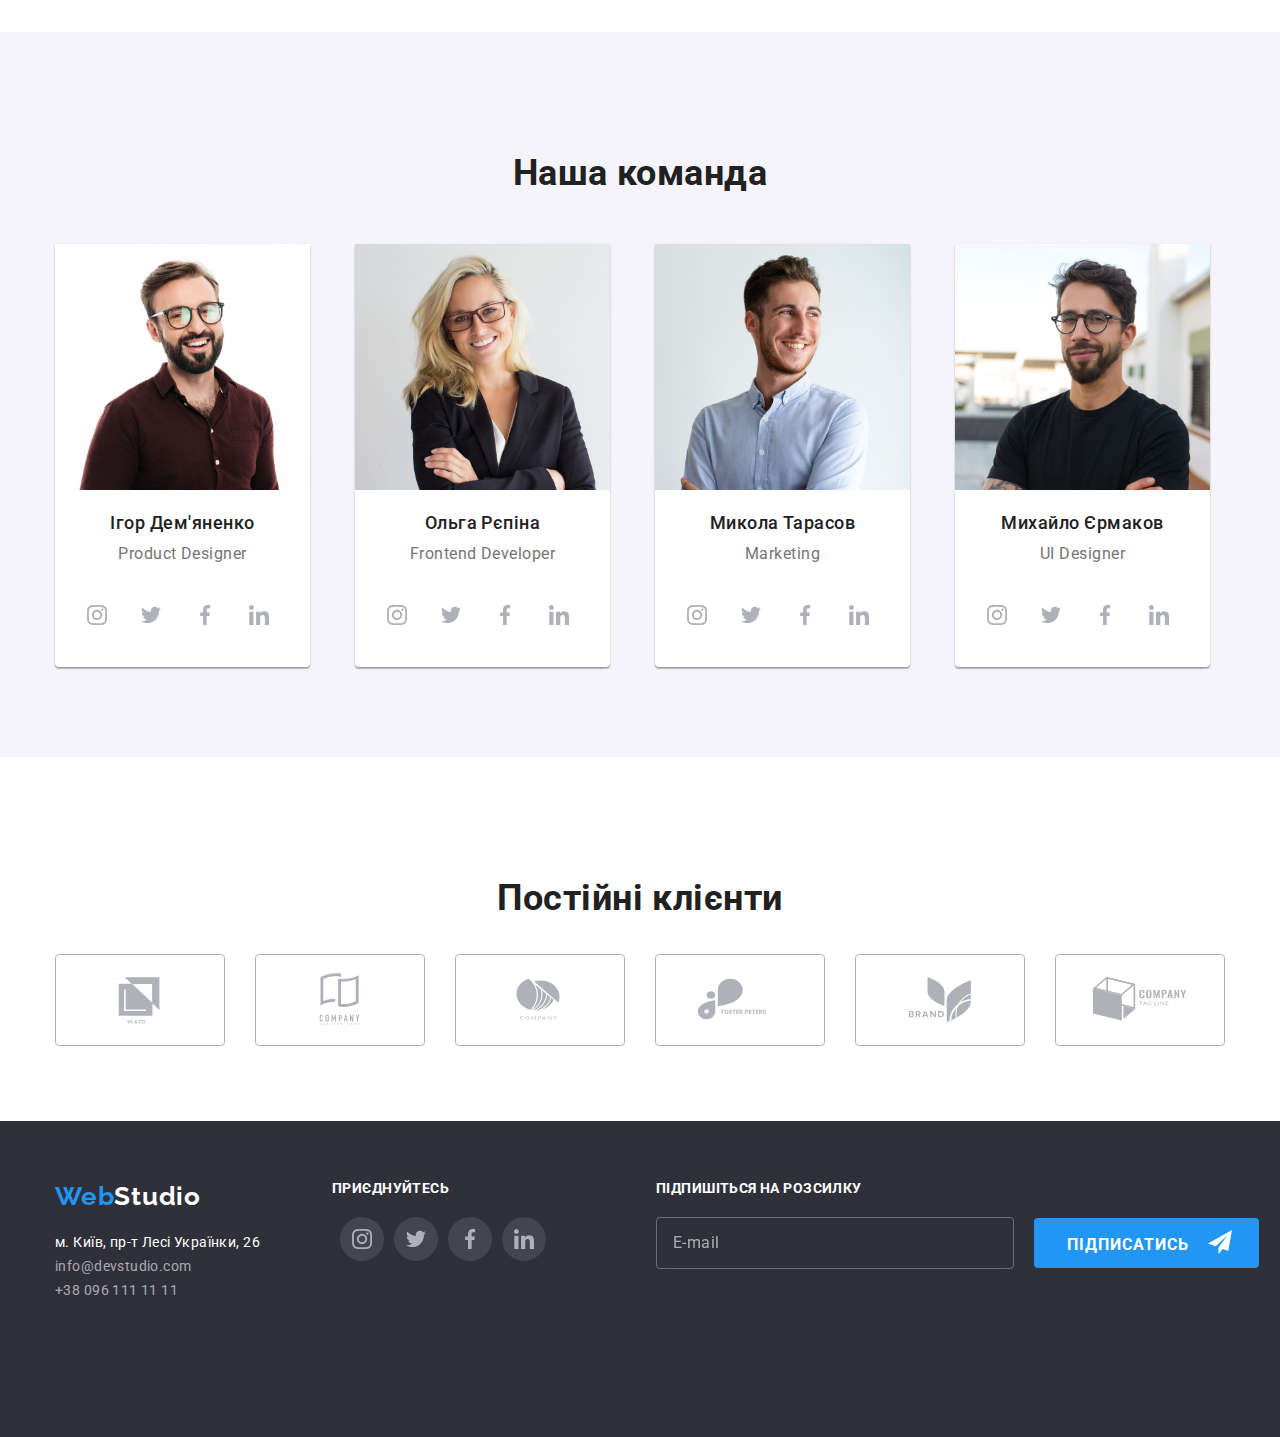
==== commit 27ef3d24: "Test 24/09" ====
--- a/index.html
+++ b/index.html
@@ -10,43 +10,51 @@
 <body class="body">
     <header class="page-header--border">
         <div class="container page-header">
-            <a href="./index.html" class="logo">
-                <span><span class="logo-web">Web</span>Studio</span>
-            </a>
-            <button type="button" class="menu-button is-open container" date-menu-button aria-label="Перемикач мобільного меню">
-                <svg width="24" height="16">
-                    <use href="./images/icon.svg#menu" class="menu-button--icon-menu"></use>
-                    <use href="./images/icon.svg#close" class="menu-button--icon-close"></use>
-                </svg>
-            </button>
-            <div class="menu-container is-open" date-menu>
-            <nav>
-                <div class="site-nav">
-                    <ul class="site-nav--list">
-                        <li><a href="./index.html" class="site-nav--link site-nav--link__currentcolor">Студія</a></li>
-                        <li><a href="./portfolio.html" class="site-nav--link">Портфоліо</a></li>
-                        <li><a href="" class="site-nav--link">Контакти</a></li>
+            <div class="position">
+                <a href="./index.html" class="logo">
+                    <span><span class="logo-web">Web</span>Studio</span>
+                </a>
+                <button type="button" class="menu-button" date-menu-button aria-expanded="false" aria-label="Перемикач мобільного меню">
+                    <svg width="24" height="16" class="menu-button--icon">
+                        <use href="./images/icon.svg#menu" class="icon-menu"></use>
+                        <use href="./images/icon.svg#close" class="icon-close"></use>
+                    </svg>
+                </button>
+                <div class="menu-container" date-menu>
+                    <nav>
+                        <div class="site-nav">
+                            <ul class="site-nav--list">
+                                <li><a href="./index.html" class="site-nav--link site-nav--link__currentcolor">Студія</a></li>
+                                <li><a href="./portfolio.html" class="site-nav--link">Портфоліо</a></li>
+                                <li><a href="" class="site-nav--link">Контакти</a></li>
+                            </ul>
+                        </div>
+                    </nav>
+
+                    <ul class="page-header--contact">
+                        <li class="page-header--list">
+                            <div class="page-header--item">
+                                <a href="mailto:info@devstudio.com" class="page-header--link page-header--link__position">
+                                    <svg width="16" height="12" class="page-header--icon">
+                                        <use href="./images/icon.svg#envelope"></use>
+                                    </svg>info@devstudio.com</a>
+                            </div>
+                        </li>
+                        <li class="page-header--list">
+                            <div class="page-header--item">
+                                <a href="tel:+380961111111" class="page-header--link page-header--link__mobil-accent">
+                                    <svg width="10" height="16" class="page-header--icon">
+                                        <use href="./images/icon.svg#smartphone"></use>
+                                    </svg>+38 096 111 11 11</a>
+                        </li>
+                    </ul>
+                    <ul class="page-header--social">
+                        <li><a href="" class="page-header--sicial-link">Instagram</a></li>
+                        <li><a href="" class="page-header--sicial-link">Twitter</a></li>
+                        <li><a href="" class="page-header--sicial-link">Facebook</a></li>
+                        <li><a href="" class="page-header--sicial-link">LinkedIn</a></li>
                     </ul>
                 </div>
-            </nav>
-            <ul class="page-header--contact">
-                <li class="page-header--list">
-                    <div class="page-header--item">
-                        <a href="mailto:info@devstudio.com" class="page-header--link">
-                            <svg width="16" height="12" class="page-header--icon">
-                                <use href="./images/icon.svg#envelope"></use>
-                            </svg>info@devstudio.com</a>
-                    </div>
-                </li>
-                <li class="page-header--list">
-                    <div class="page-header--item">
-                        <a href="tel:+380961111111" class="page-header--link">
-                            <svg width="10" height="16" class="page-header--icon">
-                                <use href="./images/icon.svg#smartphone"></use>
-                            </svg>+38 096 111 11 11</a>
-                    </div>
-                </li>
-            </ul>
             </div>
         </div>
 
@@ -426,10 +434,11 @@
                 <textarea name="Коментар" rows="5" placeholder="Введіть текст" class="modal-form--textarea" id="coment"></textarea>
 
                 <label for="checkbox" class="checkbox--label">
+
                     <input type="checkbox" id="checkbox" class="checkbox" name="checkbox">
                         Погоджуюся з розсилкою та приймаю <a href="" class="checkbox--link">Умови договору</a>
                     <span class="checkbox--icon">
-                        <svg width="16" height="15" class="checkbox--svg">
+                        <svg width="12" height="11" class="checkbox--svg">
                             <use href="./images/icon.svg#iconcheck"></use>
                         </svg>
                     </span>
--- a/css/main.min.css
+++ b/css/main.min.css
@@ -1 +1 @@
-@import"https://fonts.googleapis.com/css2?family=Raleway:wght@700&family=Roboto:wght@400;500;700;900&display=swap";/*! modern-normalize v1.1.0 | MIT License | https://github.com/sindresorhus/modern-normalize */*,::before,::after{-webkit-box-sizing:border-box;box-sizing:border-box}html{line-height:1.15;-webkit-text-size-adjust:100%;-moz-tab-size:4;-o-tab-size:4;tab-size:4}body{margin:0;font-family:system-ui,-apple-system,"Segoe UI",Roboto,Helvetica,Arial,sans-serif,"Apple Color Emoji","Segoe UI Emoji"}hr{height:0;color:inherit}abbr[title]{-webkit-text-decoration:underline dotted;text-decoration:underline dotted}b,strong{font-weight:bolder}code,kbd,samp,pre{font-family:ui-monospace,SFMono-Regular,Consolas,"Liberation Mono",Menlo,monospace;font-size:1em}small{font-size:80%}sub,sup{font-size:75%;line-height:0;position:relative;vertical-align:baseline}sub{bottom:-0.25em}sup{top:-0.5em}table{text-indent:0;border-color:inherit}button,input,optgroup,select,textarea{font-family:inherit;font-size:100%;line-height:1.15;margin:0}button,select{text-transform:none}button,[type=button],[type=reset],[type=submit]{-webkit-appearance:button}::-moz-focus-inner{border-style:none;padding:0}:-moz-focusring{outline:1px dotted ButtonText}:-moz-ui-invalid{box-shadow:none}legend{padding:0}progress{vertical-align:baseline}::-webkit-inner-spin-button,::-webkit-outer-spin-button{height:auto}[type=search]{-webkit-appearance:textfield;outline-offset:-2px}::-webkit-search-decoration{-webkit-appearance:none}::-webkit-file-upload-button{-webkit-appearance:button;font:inherit}summary{display:list-item}.logo{color:#000;font-family:Raleway,sans-serif;font-weight:700;font-size:24px;line-height:1.7;margin:0;text-decoration:none}.logo-web{color:#2196f3}.body{font-family:Roboto,sans-serif;letter-spacing:.03em;color:#212121;margin:0}ul{list-style:none}.container{padding-left:15px;padding-right:15px;margin-left:auto;margin-right:auto;width:480px}@media screen and (min-width: 480px){.container{width:480px}}@media screen and (min-width: 768px){.container{width:768px}}@media screen and (min-width: 1200px){.container{width:1200px;background-color:#533f3f}}.menu-button{display:inline-block;fill:#757575;padding:0;margin-left:auto;background-color:#fff;border:none;width:40px;height:40px}@media screen and (max-width: 767px){.menu-button{display:none}}.menu-container{display:none}.menu-button--icon-close{display:none}.menu-button.is-open .menu-button--icon-menu{display:none}.menu-button.is-open .menu-button--icon-close{display:block}.page-header{text-decoration:none;position:relative}.site-nav--link{font-weight:500;font-size:14px;line-height:.9;letter-spacing:.02em;color:#212121;padding-top:32px;padding-bottom:32px;display:block;text-decoration:none;-webkit-transition:color 250ms cubic-bezier(0.4, 0, 0.2, 1);transition:color 250ms cubic-bezier(0.4, 0, 0.2, 1)}.site-nav--link:not(last-child){margin-right:50px}.site-nav--link:hover,.site-nav--link:focus{color:#2196f3}.site-nav--link__currentcolor{color:#2196f3;position:relative}.site-nav--link__currentcolor::after{content:"";width:100%;height:4px;background-color:#2196f3;border-radius:2px;position:absolute;bottom:0;left:0}.page-header--border{border-bottom:1px solid #ececec}.page-header--contact{margin-left:auto}.page-header--list:first-child{margin-right:50px}.page-header--link{display:-webkit-box;display:-ms-flexbox;display:flex;-webkit-box-align:center;-ms-flex-align:center;align-items:center}.page-header--icon{margin-right:10px}.page-header--link{color:#757575;fill:#757575;text-decoration:none;-webkit-transition:color 250ms cubic-bezier(0.4, 0, 0.2, 1);transition:color 250ms cubic-bezier(0.4, 0, 0.2, 1);-webkit-transition:fill 250ms cubic-bezier(0.4, 0, 0.2, 1);transition:fill 250ms cubic-bezier(0.4, 0, 0.2, 1)}.page-header--link:hover,.page-header--link:focus{color:#2196f3;fill:#2196f3}.hero--title{color:#fff;font-weight:900;letter-spacing:.06em;text-transform:uppercase;margin-top:0;padding-top:118px}@media screen and (min-width: 1200px){.hero--title{font-size:44px;line-height:1.36;padding-top:200px}}.hero--owerlay{background-image:-webkit-gradient(linear, left top, right top, from(rgba(47, 48, 58, 0.4)), to(rgba(47, 48, 58, 0.4))),url(../images/Imgback.jpg);background-image:linear-gradient(to right, rgba(47, 48, 58, 0.4), rgba(47, 48, 58, 0.4)),url(../images/Imgback.jpg);background-repeat:no-repeat;background-position:center;background-size:cover;border:1px solid #000;-webkit-box-shadow:0px 4px 4px rgba(0,0,0,.25);box-shadow:0px 4px 4px rgba(0,0,0,.25);width:100%}.hero{margin-left:auto;margin-right:auto;background-color:#2f303a;text-align:center}@media screen and (min-width: 480px){.hero{width:480px}}@media screen and (min-width: 768px){.hero{width:768px}}@media screen and (min-width: 1200px){.hero{width:1200px}}.hero--button{background:#2196f3;color:#fff;font-family:Roboto,sans-serif;font-weight:700;border-radius:4px;border-color:rgba(0,0,0,0);cursor:pointer;text-align:center;padding:10px 24px;margin-bottom:180px;font-size:16px;line-height:1.87;letter-spacing:.06em}@media screen and (min-width: 768px){.hero--button{font-size:16px;line-height:1.88;margin-bottom:200px}}@media screen and (min-width: 480px){.section{padding-top:60px;padding-bottom:60px}}.predominantly--list{margin:0;padding-left:0}@media screen and (min-width: 768px){.predominantly--list{margin:-15px;border:none}}@media screen and (min-width: 1200px){.predominantly--list{display:-webkit-box;display:-ms-flexbox;display:flex}}.predominantly--item{display:inline-block}@media screen and (min-width: 768px){.predominantly--item{margin:15px;width:350px}}@media screen and (min-width: 1200px){.predominantly--item{width:270px}}.predominantly--head{list-style:none;position:absolute;clip:rect(0 0 0 0);width:1px;height:1px;margin:-1px}.predominantly--icon{margin-left:auto;margin-right:auto}.predominantly--box{background:#f5f4fa;border-radius:4px;margin-right:auto;margin-left:auto}@media screen and (min-width: 480px){.predominantly--box{text-align:center;padding-top:25px;padding-bottom:25px}}@media screen and (min-width: 768px){.predominantly--box{width:354px;height:120px;display:inline-block}}@media screen and (min-width: 1200px){.predominantly--box{height:120px;width:270px;display:-webkit-box;display:-ms-flexbox;display:flex;-webkit-box-align:center;-ms-flex-align:center;align-items:center}}.predominantly--title{font-size:14px;line-height:1.15;text-transform:uppercase;margin-bottom:10px;margin-top:30px}.predominantly--text{color:#757575;font-size:14px;line-height:1.7;margin-top:0}@media screen and (min-width: 480px){.predominantly--text{margin-bottom:30px}}.section--title{font-weight:700;color:#212121;text-align:center;margin-bottom:50px}@media screen and (min-width: 480px){.section--title{font-size:28px;line-height:1.18}}.galery{padding-top:0}@media screen and (min-width: 1px){.galery{display:none}}@media screen and (min-width: 1200px){.galery{display:block}}.galery--list{padding-left:0;display:-webkit-box;display:-ms-flexbox;display:flex;-webkit-box-pack:justify;-ms-flex-pack:justify;justify-content:space-between}.galery--item{position:relative;display:-webkit-box;display:-ms-flexbox;display:flex}.galery--title{font-weight:700;font-size:14px;line-height:1.14;text-align:center;letter-spacing:.03em;text-transform:uppercase;color:#fff;margin:0;background:rgba(47,48,58,.8);position:absolute;bottom:0;left:0;width:100%;height:70px;display:-webkit-box;display:-ms-flexbox;display:flex;-webkit-box-align:center;-ms-flex-align:center;align-items:center;-webkit-box-pack:center;-ms-flex-pack:center;justify-content:center}.team{background-color:#f5f4fa}.team--list{margin-bottom:30px;padding-left:0;margin:0}@media screen and (min-width: 768px){.team--list{margin:-15px}}@media screen and (min-width: 1200px){.team--list{display:-webkit-box;display:-ms-flexbox;display:flex;margin-right:0;-webkit-box-pack:justify;-ms-flex-pack:justify;justify-content:space-between}}@media screen and (min-width: 480px){.team--img{margin-left:auto;margin-right:auto;width:100%}}@media screen and (min-width: 1200px){.team--item:not(:last-child){margin-right:30px}}.team--item{background:#fff;-webkit-box-shadow:0px 1px 3px rgba(0,0,0,.12),0px 1px 1px rgba(0,0,0,.14),0px 2px 1px rgba(0,0,0,.2);box-shadow:0px 1px 3px rgba(0,0,0,.12),0px 1px 1px rgba(0,0,0,.14),0px 2px 1px rgba(0,0,0,.2);border-radius:0px 0px 4px 4px;margin-bottom:30px;padding:0}@media screen and (min-width: 480px){.team--item{width:100%;margin-right:auto;margin-left:auto}}@media screen and (min-width: 768px){.team--item{width:350px;display:inline-block;padding:0;margin:15px}}.team--title{font-weight:500;font-size:16px;line-height:1.2;margin-bottom:10px;text-align:center}.team--text{color:#757575;font-size:16px;line-height:1.2;margin-top:0;margin-bottom:30px;text-align:center}.social-networks{display:-webkit-box;display:-ms-flexbox;display:flex;padding:0;-webkit-box-pack:center;-ms-flex-pack:center;justify-content:center}.social-networks--link{display:-webkit-box;display:-ms-flexbox;display:flex;width:44px;height:44px;-webkit-box-align:center;-ms-flex-align:center;align-items:center;-webkit-box-pack:center;-ms-flex-pack:center;justify-content:center;margin-bottom:30px;fill:#afb1b8;margin-right:10px;background-color:rgba(255,255,255,.1);border-radius:50%;-webkit-transition:fill 250ms cubic-bezier(0.4, 0, 0.2, 1);transition:fill 250ms cubic-bezier(0.4, 0, 0.2, 1);-webkit-transition:background-color 250ms cubic-bezier(0.4, 0, 0.2, 1);transition:background-color 250ms cubic-bezier(0.4, 0, 0.2, 1)}.social-networks--link:not(:last-child){margin-right:10px}.social-networks--link:hover,.social-networks--link:focus{fill:#fff;background-color:#2196f3}.client--list{padding:0}@media screen and (min-width: 480px){.client--list{display:block;margin:-15px}}@media screen and (min-width: 1200px){.client--list{display:-webkit-box;display:-ms-flexbox;display:flex;-webkit-box-pack:center;-ms-flex-pack:center;justify-content:center}}@media screen and (min-width: 480px){.client--item{display:inline-block;margin:15px}}@media screen and (min-width: 1200px){.client--item:not(:last-child){margin-right:30px}}.client--icon{display:-webkit-box;display:-ms-flexbox;display:flex;border:1px solid;border-color:#afb1b8;border-radius:4px;-webkit-box-align:center;-ms-flex-align:center;align-items:center;-webkit-box-pack:center;-ms-flex-pack:center;justify-content:center;fill:#afb1b8;background:rgba(255,255,255,.1);-webkit-transition:border-color 250ms cubic-bezier(0.4, 0, 0.2, 1);transition:border-color 250ms cubic-bezier(0.4, 0, 0.2, 1);-webkit-transition:fill 250ms cubic-bezier(0.4, 0, 0.2, 1);transition:fill 250ms cubic-bezier(0.4, 0, 0.2, 1)}.client--icon:hover,.client--icon:focus{fill:#2196f3;border-color:#2196f3}@media screen and (min-width: 480px){.client--icon{width:200px;height:92px}}@media screen and (min-width: 768px){.client--icon{width:222px}}@media screen and (min-width: 1200px){.client--icon{width:170px}}.footer{background-color:#2f303a;padding-top:60px;padding-bottom:60px}.footer-logo{font-family:"Raleway";font-style:normal;font-weight:700;font-size:24px;line-height:1.17;text-align:center;letter-spacing:.03em;text-decoration:none;color:#fff;margin-bottom:20px}.footer--contact{margin-top:20px;padding:0;text-decoration:none;font-style:normal;font-size:14px;line-height:1.71;letter-spacing:.03em}.footer--address{text-align:center;margin-top:20px;text-decoration:none;color:#fff}.footer--link{text-decoration:none;text-align:center;color:rgba(255,255,255,.6)}.footer--link:hover,.footer--link:focus{color:#2196f3}@media screen and (min-width: 1200px){.box{display:-webkit-box;display:-ms-flexbox;display:flex}}.box--address{text-align:center;display:inline-block;width:100%;margin-bottom:60px}@media screen and (min-width: 768px){.box--address{width:49%}}@media screen and (min-width: 1200px){.box--address{width:207px;text-align:start;margin-right:70px}}.footer--title{font-weight:700;font-size:14px;line-height:1.14;text-align:center;letter-spacing:.03em;text-transform:uppercase;color:#fff;margin-bottom:20px}@media screen and (min-width: 1200px){.footer--title{text-align:start}}@media screen and (min-width: 1200px){.footer--title{text-align:left;display:block}}.box--social{text-align:center;display:inline-block;width:100%;margin-bottom:60px}@media screen and (min-width: 768px){.box--social{width:49%}}@media screen and (min-width: 1200px){.box--social{width:231px;margin-right:93px}}.subscription{text-align:center;display:block;max-width:450px;margin-left:auto;margin-right:auto}@media screen and (min-width: 1200px){.subscription{display:-webkit-box;display:-ms-flexbox;display:flex;width:570px;margin:0}}.subscription--label{font-weight:700;font-size:14px;line-height:1.14;letter-spacing:.03em;text-transform:uppercase;color:#fff;display:block;margin-bottom:20px;text-align:left}.subscription--email{border:1px solid;border-color:rgba(255,255,255,.3);-webkit-filter:drop-shadow(0px 4px 4px rgba(0, 0, 0, 0.15));filter:drop-shadow(0px 4px 4px rgba(0, 0, 0, 0.15));border-radius:4px;background-color:rgba(0,0,0,0);letter-spacing:.03em;padding:15px 16px;color:#fff;font-size:16px;line-height:1.25;margin-bottom:20px;display:inline-block;width:100%;margin:0}.subscription--email::-webkit-input-placeholder{color:rgba(255,255,255,.6)}.subscription--email::-moz-placeholder{color:rgba(255,255,255,.6)}.subscription--email:-ms-input-placeholder{color:rgba(255,255,255,.6)}.subscription--email::-ms-input-placeholder{color:rgba(255,255,255,.6)}.subscription--email::placeholder{color:rgba(255,255,255,.6)}.subscription--email:focus{border-color:rgba(255,255,255,.3)}@media screen and (min-width: 1200px){.subscription--email{width:358px}}.subscription--button{padding:10px 28px 10px 31px;background-color:#2196f3;font-weight:700;font-size:16px;line-height:1.87;text-align:center;letter-spacing:.06em;color:#fff;border-radius:4px;border-color:rgba(0,0,0,0);text-transform:uppercase;display:inline-block;max-height:50px;margin-left:12px;margin-top:20px}@media screen and (min-width: 1200px){.subscription--button{margin-top:0;padding:10px 68px 10px 31px;position:relative}}@media screen and (min-width: 1200px){.subscription--position{display:-webkit-box;display:-ms-flexbox;display:flex;-webkit-box-align:center;-ms-flex-align:center;align-items:center}}.subscription--icon{position:absolute;top:10px;right:25px}.backdrop{background-color:rgba(0,0,0,.2);width:100%;height:100%;position:fixed;left:0;top:0;opacity:1;-webkit-transition:opacity 250ms cubic-bezier(0.4, 0, 0.2, 1);transition:opacity 250ms cubic-bezier(0.4, 0, 0.2, 1)}@media screen and (min-width: 480px){.backdrop{padding:93px 15px;overflow-y:scroll}}.is-hidden{opacity:0;pointer-events:none;visibility:hidden}.modal{background:#fff;-webkit-box-shadow:0px 1px 3px rgba(0,0,0,.12),0px 1px 1px rgba(0,0,0,.14),0px 2px 1px rgba(0,0,0,.2);box-shadow:0px 1px 3px rgba(0,0,0,.12),0px 1px 1px rgba(0,0,0,.14),0px 2px 1px rgba(0,0,0,.2);border-radius:4px}@media screen and (min-width: 480px){.modal{max-width:480px;margin-left:auto;margin-right:auto}}.button-exit{background-color:#fff;border:1px solid rgba(0,0,0,.1);width:30px;height:30px;border-radius:50%;position:absolute;top:8px;right:8px;cursor:pointer;text-align:center;padding:0;fill:#000}.button-exit:hover{-webkit-transition:fill 250ms cubic-bezier(0.4, 0, 0.2, 1);transition:fill 250ms cubic-bezier(0.4, 0, 0.2, 1);fill:#2196f3}.modal--head{font-weight:700;font-size:20px;line-height:1.15;text-align:center;letter-spacing:.03em;color:#212121;margin-top:40px;margin-bottom:12px}.modal-form{display:-webkit-box;display:-ms-flexbox;display:flex;-webkit-box-orient:vertical;-webkit-box-direction:normal;-ms-flex-direction:column;flex-direction:column;padding-left:40px;padding-right:40px;fill:#000}.modal-form--label{font-size:12px;line-height:1.16;letter-spacing:.01em;color:#757575;margin-bottom:4px;position:relative;display:-webkit-box;display:-ms-flexbox;display:flex;-webkit-box-orient:vertical;-webkit-box-direction:normal;-ms-flex-direction:column;flex-direction:column;-webkit-transition:fill 250ms cubic-bezier(0.4, 0, 0.2, 1);transition:fill 250ms cubic-bezier(0.4, 0, 0.2, 1)}.modal-form--label:focus-within{fill:#2196f3}.modal-form--input{font-size:16px;line-height:1.87;border:1px solid;border-color:rgba(33,33,33,.2);border-radius:4px;height:40px;margin-bottom:10px;padding-left:49.8px;display:block;-webkit-transition:border-color 250ms cubic-bezier(0.4, 0, 0.2, 1);transition:border-color 250ms cubic-bezier(0.4, 0, 0.2, 1);outline:none}.modal-form--input:focus{border-color:#2196f3}.modal-form--icon{position:absolute;top:27px;left:20px}.modal-form--textarea{resize:none;width:93%;border:1px solid;border-color:rgba(33,33,33,.2);border-radius:4px;margin-bottom:20px;color:rgba(117,117,117,.5);font-family:"Roboto";font-style:normal;font-weight:400;padding:12px 16px;outline:none;-webkit-transition:border-color 250ms cubic-bezier(0.4, 0, 0.2, 1);transition:border-color 250ms cubic-bezier(0.4, 0, 0.2, 1)}.modal-form--textarea:focus{border-color:#2196f3}.modal--submit{letter-spacing:.06em;color:#fff;font-weight:700;font-size:16px;line-height:1.87;padding:10px 52px;background-color:var(--accent-text-color);border-color:rgba(0,0,0,0);margin:30px auto 40px auto;border-radius:4px;-webkit-box-shadow:none;box-shadow:none;cursor:pointer;-webkit-transition:-webkit-box-shadow 250ms cubic-bezier(0.4, 0, 0.2, 1);transition:-webkit-box-shadow 250ms cubic-bezier(0.4, 0, 0.2, 1);transition:box-shadow 250ms cubic-bezier(0.4, 0, 0.2, 1);transition:box-shadow 250ms cubic-bezier(0.4, 0, 0.2, 1), -webkit-box-shadow 250ms cubic-bezier(0.4, 0, 0.2, 1)}.modal--submit:hover{-webkit-box-shadow:0px 4px 4px rgba(0,0,0,.15);box-shadow:0px 4px 4px rgba(0,0,0,.15)}.checkbox--label{letter-spacing:.03em;font-size:14px;line-height:24px;color:#757575;display:-webkit-box;display:-ms-flexbox;display:flex;-webkit-box-align:center;-ms-flex-align:center;align-items:center;margin-left:40px}.checkbox{-webkit-appearance:none;-moz-appearance:none;appearance:none;position:absolute}.checkbox--link{color:#2196f3;margin-left:8px}.checkbox--icon{width:16px;height:15px;display:block;border-radius:4px;border:2px solid #212121;position:absolute;-webkit-transition:opacity 250ms cubic-bezier(0.4, 0, 0.2, 1);transition:opacity 250ms cubic-bezier(0.4, 0, 0.2, 1);left:50px;display:-webkit-box;display:-ms-flexbox;display:flex;-webkit-transition:background-color 250ms cubic-bezier(0.4, 0, 0.2, 1);transition:background-color 250ms cubic-bezier(0.4, 0, 0.2, 1)}.checkbox--icon svg{opacity:0;-webkit-transition:opacity 250ms cubic-bezier(0.4, 0, 0.2, 1);transition:opacity 250ms cubic-bezier(0.4, 0, 0.2, 1)}.checkbox:checked~.checkbox--icon svg{opacity:1}.checkbox:checked~.checkbox--icon{border-color:#2196f3;background-color:#2196f3}.portfolio--header{list-style:none;position:absolute;clip:rect(0 0 0 0);width:1px;height:1px;margin:-1px}.filter{padding:0}.filter--items{margin-right:8px;margin-bottom:50px}@media screen and (min-width: 480px){.filter--items{margin-bottom:15px;display:inline-block}}.filter--button{font-weight:500;font-size:16px;line-height:1.62;padding-left:22px;padding-right:22px;background-color:#f5f4fa;border-radius:4px;border-color:rgba(0,0,0,0);font-family:Roboto,sans-serif;cursor:pointer;-webkit-box-shadow:none;box-shadow:none;-webkit-transition:background-color 250ms cubic-bezier(0.4, 0, 0.2, 1);transition:background-color 250ms cubic-bezier(0.4, 0, 0.2, 1);-webkit-transition:color 250ms cubic-bezier(0.4, 0, 0.2, 1);transition:color 250ms cubic-bezier(0.4, 0, 0.2, 1);-webkit-transition:-webkit-box-shadow 250ms cubic-bezier(0.4, 0, 0.2, 1);transition:-webkit-box-shadow 250ms cubic-bezier(0.4, 0, 0.2, 1);transition:box-shadow 250ms cubic-bezier(0.4, 0, 0.2, 1);transition:box-shadow 250ms cubic-bezier(0.4, 0, 0.2, 1), -webkit-box-shadow 250ms cubic-bezier(0.4, 0, 0.2, 1)}.filter--button:hover,.filter--button:focus{background-color:#2196f3;color:#fff;-webkit-box-shadow:0px 3px 1px rgba(0,0,0,.1),0px 1px 2px rgba(0,0,0,.08),0px 2px 2px rgba(0,0,0,.12);box-shadow:0px 3px 1px rgba(0,0,0,.1),0px 1px 2px rgba(0,0,0,.08),0px 2px 2px rgba(0,0,0,.12)}.portfolio--list{display:-webkit-box;display:-ms-flexbox;display:flex;-ms-flex-wrap:wrap;flex-wrap:wrap;padding-bottom:20px;padding:0}.portfolio--items{margin-right:30px;margin-bottom:30px}.portfolio--items:nth-child(3n){margin-right:0}.portfolio--items:nth-last-child(-n+3){margin-bottom:0}.portfolio--items:hover{-webkit-box-shadow:0px 1px 1px rgba(0,0,0,.12),0px 4px 4px rgba(0,0,0,.06),1px 4px 6px rgba(0,0,0,.16);box-shadow:0px 1px 1px rgba(0,0,0,.12),0px 4px 4px rgba(0,0,0,.06),1px 4px 6px rgba(0,0,0,.16)}.portfolio--card{text-decoration:none}.portfolio--card__hover{position:relative;overflow:hidden}.portfolio--img{display:block;-webkit-box-shadow:none;box-shadow:none;-webkit-transition:-webkit-box-shadow 250ms cubic-bezier(0.4, 0, 0.2, 1);transition:-webkit-box-shadow 250ms cubic-bezier(0.4, 0, 0.2, 1);transition:box-shadow 250ms cubic-bezier(0.4, 0, 0.2, 1);transition:box-shadow 250ms cubic-bezier(0.4, 0, 0.2, 1), -webkit-box-shadow 250ms cubic-bezier(0.4, 0, 0.2, 1)}.portfolio--description{-webkit-box-sizing:border-box;box-sizing:border-box;font-family:"Roboto";width:370px;margin:0;padding:63px 24px;font-size:18px;line-height:1.55;letter-spacing:.03em;color:#fff;background:rgba(33,150,243,.9);position:absolute;-webkit-transition:-webkit-transform 250ms cubic-bezier(0.4, 0, 0.2, 1);transition:-webkit-transform 250ms cubic-bezier(0.4, 0, 0.2, 1);transition:transform 250ms cubic-bezier(0.4, 0, 0.2, 1);transition:transform 250ms cubic-bezier(0.4, 0, 0.2, 1), -webkit-transform 250ms cubic-bezier(0.4, 0, 0.2, 1)}.portfolio--card:hover .portfolio--description{-webkit-transform:translateY(-100%);transform:translateY(-100%)}.portfolio--signature{border-right:1px solid #eee;border-left:1px solid #eee;border-bottom:1px solid #eee;color:#757575;font-family:"Roboto"}.portfolio--title{font-weight:700;font-size:18px;line-height:2;letter-spacing:.06em;margin:0px 0 4px 24px;padding-top:20px;color:#212121}.portfolio--text{font-size:16px;line-height:1.87;margin-bottom:20px;margin-top:0;margin-left:24px}/*# sourceMappingURL=main.min.css.map */+@import"https://fonts.googleapis.com/css2?family=Raleway:wght@700&family=Roboto:wght@400;500;700;900&display=swap";/*! modern-normalize v1.1.0 | MIT License | https://github.com/sindresorhus/modern-normalize */*,::before,::after{-webkit-box-sizing:border-box;box-sizing:border-box}html{line-height:1.15;-webkit-text-size-adjust:100%;-moz-tab-size:4;-o-tab-size:4;tab-size:4}body{margin:0;font-family:system-ui,-apple-system,"Segoe UI",Roboto,Helvetica,Arial,sans-serif,"Apple Color Emoji","Segoe UI Emoji"}hr{height:0;color:inherit}abbr[title]{-webkit-text-decoration:underline dotted;text-decoration:underline dotted}b,strong{font-weight:bolder}code,kbd,samp,pre{font-family:ui-monospace,SFMono-Regular,Consolas,"Liberation Mono",Menlo,monospace;font-size:1em}small{font-size:80%}sub,sup{font-size:75%;line-height:0;position:relative;vertical-align:baseline}sub{bottom:-0.25em}sup{top:-0.5em}table{text-indent:0;border-color:inherit}button,input,optgroup,select,textarea{font-family:inherit;font-size:100%;line-height:1.15;margin:0}button,select{text-transform:none}button,[type=button],[type=reset],[type=submit]{-webkit-appearance:button}::-moz-focus-inner{border-style:none;padding:0}:-moz-focusring{outline:1px dotted ButtonText}:-moz-ui-invalid{box-shadow:none}legend{padding:0}progress{vertical-align:baseline}::-webkit-inner-spin-button,::-webkit-outer-spin-button{height:auto}[type=search]{-webkit-appearance:textfield;outline-offset:-2px}::-webkit-search-decoration{-webkit-appearance:none}::-webkit-file-upload-button{-webkit-appearance:button;font:inherit}summary{display:list-item}.logo{color:#000;font-family:Raleway,sans-serif;font-weight:700;font-size:24px;line-height:1.7;margin:0;text-decoration:none}@media screen and (min-width: 768px){.logo{margin-right:93px}}.logo-web{color:#2196f3}.body{font-family:Roboto,sans-serif;letter-spacing:.03em;color:#212121;margin:0}ul{list-style:none}.container{padding-left:15px;padding-right:15px;margin-left:auto;margin-right:auto}@media screen and (min-width: 480px){.container{width:480px}}@media screen and (min-width: 768px){.container{width:768px}}@media screen and (min-width: 1200px){.container{width:1200px}}.page-header{text-decoration:none;position:relative}.menu-button{display:inline-block;padding:0;margin-left:auto;background-color:#fff;border:none;width:40px;height:40px}@media screen and (min-width: 768px){.menu-button{display:none}}.menu-container{display:none;background-color:#fff}.menu-container.is-open{display:block}@media screen and (max-width: 767px){.menu-container{position:absolute;top:100%;left:0;width:100%;display:none;padding:48px 40px;-webkit-box-shadow:0px 4px 8px rgba(0,0,0,.04),0px 2px 4px rgba(0,0,0,.08),0px 1px 3px rgba(0,0,0,.16);box-shadow:0px 4px 8px rgba(0,0,0,.04),0px 2px 4px rgba(0,0,0,.08),0px 1px 3px rgba(0,0,0,.16)}}@media screen and (min-width: 768px){.menu-container{display:-webkit-box;display:-ms-flexbox;display:flex;-webkit-box-align:baseline;-ms-flex-align:baseline;align-items:baseline}}.menu-button--icon{fill:#757575;-webkit-transition:fill 250ms cubic-bezier(0.4, 0, 0.2, 1);transition:fill 250ms cubic-bezier(0.4, 0, 0.2, 1)}.menu-button--icon:hover,.menu-button--icon:focus{fill:#2196f3}.menu-button .icon-close{display:none}.menu-button.is-open .icon-menu{display:none}.menu-button.is-open .icon-close{display:block}.position{display:-webkit-box;display:-ms-flexbox;display:flex}@media screen and (min-width: 768px){.position{-webkit-box-align:baseline;-ms-flex-align:baseline;align-items:baseline}}.site-nav--link{font-size:40px;line-height:1.17;font-weight:500;letter-spacing:.02em;color:#212121;text-decoration:none;-webkit-transition:color 250ms cubic-bezier(0.4, 0, 0.2, 1);transition:color 250ms cubic-bezier(0.4, 0, 0.2, 1)}.site-nav--link:not(last-child){margin-right:50px}.site-nav--link:hover,.site-nav--link:focus{color:#2196f3}@media screen and (min-width: 768px){.site-nav--link{padding-top:32px;padding-bottom:32px;display:block;font-size:14px;line-height:.9}}.site-nav--link__currentcolor{color:#2196f3}@media screen and (min-width: 768px){.site-nav--link__currentcolor{position:relative}.site-nav--link__currentcolor::after{content:"";width:100%;height:4px;background-color:#2196f3;border-radius:2px;position:absolute;bottom:0;left:0}}@media screen and (min-width: 1200px){.site-nav{margin-right:124px}}@media screen and (max-width: 767px){.site-nav--list li{margin-bottom:32px}}.site-nav--list{padding:0;margin:0}@media screen and (max-width: 767px){.site-nav--list{margin:0 0 302px 0}}@media screen and (min-width: 768px){.site-nav--list{display:-webkit-box;display:-ms-flexbox;display:flex}}.page-header--border{border-bottom:1px solid #ececec}.page-header--contact{padding-left:0}@media screen and (min-width: 1200px){.page-header--contact{display:-webkit-box;display:-ms-flexbox;display:flex}}.page-header--list{width:100%}.page-header--list:first-child{margin-right:50px}.page-header--link{display:-webkit-box;display:-ms-flexbox;display:flex;-webkit-box-align:center;-ms-flex-align:center;align-items:center}.page-header--icon{margin-right:10px}@media screen and (max-width: 767px){.page-header--icon{display:none}}.page-header--link{color:#757575;fill:#757575;text-decoration:none;-webkit-transition:color 250ms cubic-bezier(0.4, 0, 0.2, 1);transition:color 250ms cubic-bezier(0.4, 0, 0.2, 1);-webkit-transition:fill 250ms cubic-bezier(0.4, 0, 0.2, 1);transition:fill 250ms cubic-bezier(0.4, 0, 0.2, 1);position:relative}.page-header--link:hover,.page-header--link:focus{color:#2196f3;fill:#2196f3}@media screen and (max-width: 767px){.page-header--link__mobil-accent{font-weight:500;font-size:34px;line-height:40px;letter-spacing:.02em;color:#2196f3}}@media screen and (max-width: 767px){.page-header--link__position{position:absolute;bottom:134px;left:40px}}.page-header--social{padding:0;display:-webkit-box;display:-ms-flexbox;display:flex;margin-top:124px}.page-header--social li:not(:last-child){border-right:1px solid rgba(33,33,33,.2)}@media screen and (min-width: 768px){.page-header--social{display:none}}.page-header--sicial-link{padding:0;font-style:normal;font-weight:500;font-size:18px;line-height:1.22;letter-spacing:.02em;color:#2196f3;text-decoration:none;padding:10px}.page-header--sicial-link:not(:last-child){border-left:1px solid rgba(33,33,33,.2);-webkit-transform:rotate(90deg);transform:rotate(90deg)}@media screen and (min-width: 768px){.page-header--sicial-link{display:none}}.hero--title{color:#fff;font-weight:900;letter-spacing:.06em;text-transform:uppercase;margin-top:0;padding-top:118px;font-size:44px;line-height:1.36}@media screen and (min-width: 1200px){.hero--title{font-size:44px;line-height:1.36;padding-top:200px}}.hero--owerlay{background-image:-webkit-gradient(linear, left top, right top, from(rgba(47, 48, 58, 0.4)), to(rgba(47, 48, 58, 0.4))),url(../images/Imgback.jpg);background-image:linear-gradient(to right, rgba(47, 48, 58, 0.4), rgba(47, 48, 58, 0.4)),url(../images/Imgback.jpg);background-repeat:no-repeat;background-position:center;background-size:cover;border:1px solid #000;-webkit-box-shadow:0px 4px 4px rgba(0,0,0,.25);box-shadow:0px 4px 4px rgba(0,0,0,.25);width:100%}.hero{margin-left:auto;margin-right:auto;background-color:#2f303a;text-align:center}@media screen and (max-width: 479px){.hero{max-width:480px}}@media screen and (min-width: 480px){.hero{width:480px}}@media screen and (min-width: 768px){.hero{width:768px}}@media screen and (min-width: 1200px){.hero{min-width:1200px;max-width:1600px}}.hero--button{background:#2196f3;color:#fff;font-family:Roboto,sans-serif;font-weight:700;border-radius:4px;border-color:rgba(0,0,0,0);cursor:pointer;text-align:center;padding:10px 24px;margin-bottom:180px;font-size:16px;line-height:1.88;letter-spacing:.06em}@media screen and (min-width: 768px){.hero--button{margin-bottom:200px;padding:10px 32px}}.section{padding-top:60px;padding-bottom:60px}@media screen and (min-width: 1200px){.section{padding-top:90px;padding-bottom:90px}}.predominantly--list{margin:0;padding-left:0}@media screen and (min-width: 768px){.predominantly--list{margin:-15px;border:none}}@media screen and (min-width: 1200px){.predominantly--list{display:-webkit-box;display:-ms-flexbox;display:flex;-webkit-box-pack:center;-ms-flex-pack:center;justify-content:center}}.predominantly--item{display:inline-block}@media screen and (min-width: 768px){.predominantly--item{margin:15px;width:350px}}@media screen and (min-width: 1200px){.predominantly--item{margin:0;width:270px}}.predominantly--head{list-style:none;position:absolute;clip:rect(0 0 0 0);width:1px;height:1px;margin:-1px}@media screen and (min-width: 1200px){.predominantly--item:not(:last-child){margin-right:30px}}.predominantly--icon{margin-left:auto;margin-right:auto}.predominantly--box{text-align:center;padding-top:25px;padding-bottom:25px;background:#f5f4fa;border-radius:4px;margin-right:auto;margin-left:auto}@media screen and (min-width: 768px){.predominantly--box{width:354px;height:120px;display:inline-block}}@media screen and (min-width: 1200px){.predominantly--box{height:120px;width:270px;display:-webkit-box;display:-ms-flexbox;display:flex;-webkit-box-align:center;-ms-flex-align:center;align-items:center}}.predominantly--title{font-size:14px;line-height:1.15;text-transform:uppercase;margin-bottom:10px;margin-top:30px}.predominantly--text{color:#757575;font-size:14px;line-height:1.7;margin-top:0;margin-bottom:30px}.section--title{font-weight:700;font-size:28px;line-height:1.18;color:#212121;text-align:center;margin-bottom:50px}@media screen and (min-width: 1200px){.section--title{font-size:36px;line-height:1.17}}.galery{padding-top:0;display:none}@media screen and (min-width: 1200px){.galery{display:block}}.galery--list{padding-left:0;display:-webkit-box;display:-ms-flexbox;display:flex;-webkit-box-pack:justify;-ms-flex-pack:justify;justify-content:space-between}.galery--item{position:relative;display:-webkit-box;display:-ms-flexbox;display:flex}.galery--title{font-weight:700;font-size:14px;line-height:1.14;text-align:center;letter-spacing:.03em;text-transform:uppercase;color:#fff;margin:0;background:rgba(47,48,58,.8);position:absolute;bottom:0;left:0;width:100%;height:70px;display:-webkit-box;display:-ms-flexbox;display:flex;-webkit-box-align:center;-ms-flex-align:center;align-items:center;-webkit-box-pack:center;-ms-flex-pack:center;justify-content:center}.team{background-color:#f5f4fa}.team--list{margin-bottom:30px;padding-left:0;margin:0}@media screen and (min-width: 768px){.team--list{margin:-15px}}@media screen and (min-width: 1200px){.team--list{display:-webkit-box;display:-ms-flexbox;display:flex;margin-right:0;-webkit-box-pack:justify;-ms-flex-pack:justify;justify-content:space-between}}.team--img{margin-left:auto;margin-right:auto;width:100%}@media screen and (min-width: 1200px){.team--item:not(:last-child){margin-right:30px}}.team--item{background:#fff;-webkit-box-shadow:0px 1px 3px rgba(0,0,0,.12),0px 1px 1px rgba(0,0,0,.14),0px 2px 1px rgba(0,0,0,.2);box-shadow:0px 1px 3px rgba(0,0,0,.12),0px 1px 1px rgba(0,0,0,.14),0px 2px 1px rgba(0,0,0,.2);border-radius:0px 0px 4px 4px;margin-bottom:30px;padding:0;width:100%;margin-right:auto;margin-left:auto;max-width:450px}@media screen and (min-width: 768px){.team--item{width:350px;display:inline-block;padding:0;margin:15px}}.team--title{font-weight:500;font-size:16px;line-height:1.2;margin-bottom:10px;text-align:center}@media screen and (min-width: 768px){.team--title{font-size:18px}}.team--text{color:#757575;font-size:16px;line-height:1.2;margin-top:0;margin-bottom:30px;text-align:center}.social-networks{display:-webkit-box;display:-ms-flexbox;display:flex;padding:0;-webkit-box-pack:center;-ms-flex-pack:center;justify-content:center}.social-networks--link{display:-webkit-box;display:-ms-flexbox;display:flex;width:44px;height:44px;-webkit-box-align:center;-ms-flex-align:center;align-items:center;-webkit-box-pack:center;-ms-flex-pack:center;justify-content:center;margin-bottom:30px;fill:#afb1b8;margin-right:10px;background-color:rgba(255,255,255,.1);border-radius:50%;-webkit-transition:fill 250ms cubic-bezier(0.4, 0, 0.2, 1);transition:fill 250ms cubic-bezier(0.4, 0, 0.2, 1);-webkit-transition:background-color 250ms cubic-bezier(0.4, 0, 0.2, 1);transition:background-color 250ms cubic-bezier(0.4, 0, 0.2, 1)}.social-networks--link:not(:last-child){margin-right:10px}.social-networks--link:hover,.social-networks--link:focus{fill:#fff;background-color:#2196f3}.client--list{padding:0}@media screen and (min-width: 480px){.client--list{display:block;margin:-15px}}@media screen and (min-width: 1200px){.client--list{display:-webkit-box;display:-ms-flexbox;display:flex;-webkit-box-pack:center;-ms-flex-pack:center;justify-content:center}}@media screen and (min-width: 480px){.client--item{display:inline-block;margin:15px}}@media screen and (min-width: 1200px){.client--item{margin:0}}@media screen and (min-width: 1200px){.client--item:not(:last-child){margin-right:30px}}.client--icon{display:-webkit-box;display:-ms-flexbox;display:flex;border:1px solid;border-color:#afb1b8;border-radius:4px;-webkit-box-align:center;-ms-flex-align:center;align-items:center;-webkit-box-pack:center;-ms-flex-pack:center;justify-content:center;fill:#afb1b8;background:rgba(255,255,255,.1);-webkit-transition:border-color 250ms cubic-bezier(0.4, 0, 0.2, 1);transition:border-color 250ms cubic-bezier(0.4, 0, 0.2, 1);-webkit-transition:fill 250ms cubic-bezier(0.4, 0, 0.2, 1);transition:fill 250ms cubic-bezier(0.4, 0, 0.2, 1)}.client--icon:hover,.client--icon:focus{fill:#2196f3;border-color:#2196f3}@media screen and (min-width: 480px){.client--icon{width:200px;height:92px}}@media screen and (min-width: 768px){.client--icon{width:222px}}@media screen and (min-width: 1200px){.client--icon{width:170px}}.footer{background-color:#2f303a;padding-top:60px;padding-bottom:60px}.footer-logo{font-family:"Raleway";font-style:normal;font-weight:700;font-size:24px;line-height:1.17;text-align:center;letter-spacing:.03em;text-decoration:none;color:#fff;margin-bottom:20px}@media screen and (min-width: 1200px){.footer-logo{font-size:26px}}.footer--contact{margin-top:20px;padding:0;text-decoration:none;font-style:normal;font-size:14px;line-height:1.71;letter-spacing:.03em}.footer--address{text-align:center;margin-top:20px;text-decoration:none;color:#fff}.footer--link{text-decoration:none;text-align:center;color:rgba(255,255,255,.6);-webkit-transition:color 250ms cubic-bezier(0.4, 0, 0.2, 1);transition:color 250ms cubic-bezier(0.4, 0, 0.2, 1)}.footer--link:hover,.footer--link:focus{color:#2196f3}@media screen and (min-width: 1200px){.box{display:-webkit-box;display:-ms-flexbox;display:flex}}.box--address{text-align:center;display:inline-block;width:100%;margin-bottom:60px}@media screen and (min-width: 768px){.box--address{width:49%}}@media screen and (min-width: 1200px){.box--address{width:207px;text-align:start;margin-right:70px}}.footer--title{font-weight:700;font-size:14px;line-height:1.14;text-align:center;letter-spacing:.03em;text-transform:uppercase;color:#fff;display:block;margin-bottom:20px}@media screen and (min-width: 1200px){.footer--title{text-align:left;display:block}}.box--social{text-align:center;display:inline-block;width:100%;margin-bottom:60px}@media screen and (min-width: 768px){.box--social{width:49%}}@media screen and (min-width: 1200px){.box--social{width:231px;margin-right:93px}}.subscription{text-align:center;display:block;max-width:450px;margin-left:auto;margin-right:auto}@media screen and (min-width: 1200px){.subscription{display:-webkit-box;display:-ms-flexbox;display:flex;width:570px;margin:0}}.subscription--label{font-weight:700;font-size:14px;line-height:1.14;letter-spacing:.03em;text-transform:uppercase;color:#fff;display:block;margin-bottom:20px;text-align:left}.subscription--email{border:1px solid;border-color:rgba(255,255,255,.3);-webkit-filter:drop-shadow(0px 4px 4px rgba(0, 0, 0, 0.15));filter:drop-shadow(0px 4px 4px rgba(0, 0, 0, 0.15));border-radius:4px;background-color:rgba(0,0,0,0);letter-spacing:.03em;padding:15px 16px;color:#fff;font-size:16px;line-height:1.25;display:inline-block;width:100%;margin:0}.subscription--email::-webkit-input-placeholder{color:rgba(255,255,255,.6)}.subscription--email::-moz-placeholder{color:rgba(255,255,255,.6)}.subscription--email:-ms-input-placeholder{color:rgba(255,255,255,.6)}.subscription--email::-ms-input-placeholder{color:rgba(255,255,255,.6)}.subscription--email::placeholder{color:rgba(255,255,255,.6)}.subscription--email:focus{border-color:rgba(255,255,255,.3)}@media screen and (min-width: 1200px){.subscription--email{width:358px}}.subscription--button{padding:10px 28px 10px 31px;background-color:#2196f3;font-weight:700;font-size:16px;line-height:1.87;text-align:center;letter-spacing:.06em;color:#fff;border-radius:4px;border-color:rgba(0,0,0,0);text-transform:uppercase;display:-webkit-box;display:-ms-flexbox;display:flex;max-height:50px;margin-left:auto;margin-right:auto;margin-top:20px}@media screen and (min-width: 1200px){.subscription--button{margin-top:0;margin-left:20px;padding:10px 68px 10px 31px;position:relative}}@media screen and (min-width: 1200px){.subscription--position{display:-webkit-box;display:-ms-flexbox;display:flex;-webkit-box-align:center;-ms-flex-align:center;align-items:center}}.subscription--icon{margin-left:12px}@media screen and (min-width: 1200px){.subscription--icon{position:absolute;top:10px;right:25px}}.backdrop{background-color:rgba(0,0,0,.2);width:100%;height:100%;opacity:1;-webkit-transition:opacity 250ms cubic-bezier(0.4, 0, 0.2, 1);transition:opacity 250ms cubic-bezier(0.4, 0, 0.2, 1);padding:93px 15px;overflow-y:scroll;position:fixed;left:0;top:0}.is-hidden{opacity:0;pointer-events:none;visibility:hidden}.modal{max-width:480px;margin-left:auto;margin-right:auto;max-width:480px;padding:8px;background:#fff;-webkit-box-shadow:0px 1px 3px rgba(0,0,0,.12),0px 1px 1px rgba(0,0,0,.14),0px 2px 1px rgba(0,0,0,.2);box-shadow:0px 1px 3px rgba(0,0,0,.12),0px 1px 1px rgba(0,0,0,.14),0px 2px 1px rgba(0,0,0,.2);border-radius:4px}@media screen and (min-width: 1200px){.modal{width:528px;height:581px;position:absolute;top:50%;left:50%;-webkit-transition:-webkit-transform 250ms cubic-bezier(0.4, 0, 0.2, 1);transition:-webkit-transform 250ms cubic-bezier(0.4, 0, 0.2, 1);transition:transform 250ms cubic-bezier(0.4, 0, 0.2, 1);transition:transform 250ms cubic-bezier(0.4, 0, 0.2, 1), -webkit-transform 250ms cubic-bezier(0.4, 0, 0.2, 1);-webkit-transform:translate(-50%, -50%) scale(1);transform:translate(-50%, -50%) scale(1)}}.button-exit{background-color:#fff;border:1px solid rgba(0,0,0,.1);width:30px;height:30px;border-radius:50%;display:block;margin-left:auto;cursor:pointer;text-align:center;padding:0;fill:#000}.button-exit:hover{-webkit-transition:fill 250ms cubic-bezier(0.4, 0, 0.2, 1);transition:fill 250ms cubic-bezier(0.4, 0, 0.2, 1);fill:#2196f3}@media screen and (min-width: 1200px){.button-exit{position:absolute;top:8px;right:8px}}.modal--head{font-weight:700;font-size:20px;line-height:1.15;text-align:center;letter-spacing:.03em;color:#212121;margin:40px 40px 12px 40px}.modal-form{display:-webkit-box;display:-ms-flexbox;display:flex;-webkit-box-orient:vertical;-webkit-box-direction:normal;-ms-flex-direction:column;flex-direction:column;padding:0 40px 40px 40px;fill:#000}.modal-form--label{font-size:12px;line-height:1.16;letter-spacing:.01em;color:#757575;margin-bottom:4px;position:relative;display:-webkit-box;display:-ms-flexbox;display:flex;-webkit-box-orient:vertical;-webkit-box-direction:normal;-ms-flex-direction:column;flex-direction:column;-webkit-transition:fill 250ms cubic-bezier(0.4, 0, 0.2, 1);transition:fill 250ms cubic-bezier(0.4, 0, 0.2, 1)}.modal-form--label:focus-within{fill:#2196f3}.modal-form--input{font-size:16px;line-height:1.87;border:1px solid;border-color:rgba(33,33,33,.2);border-radius:4px;height:40px;margin-bottom:10px;padding-left:49.8px;display:block;-webkit-transition:border-color 250ms cubic-bezier(0.4, 0, 0.2, 1);transition:border-color 250ms cubic-bezier(0.4, 0, 0.2, 1);outline:none}.modal-form--input:focus{border-color:#2196f3}.modal-form--icon{position:absolute;top:25px;left:20px}.modal-form--textarea{resize:none;width:93%;border:1px solid;border-color:rgba(33,33,33,.2);border-radius:4px;margin-bottom:20px;color:rgba(117,117,117,.5);font-family:"Roboto";font-style:normal;font-weight:400;padding:12px 16px;outline:none;-webkit-transition:border-color 250ms cubic-bezier(0.4, 0, 0.2, 1);transition:border-color 250ms cubic-bezier(0.4, 0, 0.2, 1)}.modal-form--textarea:focus{border-color:#2196f3}.modal--submit{letter-spacing:.06em;color:#fff;font-weight:700;font-size:16px;line-height:1.87;padding:10px 52px;background-color:#2196f3;border-color:rgba(0,0,0,0);margin:30px auto 40px auto;border-radius:4px;-webkit-box-shadow:none;box-shadow:none;cursor:pointer;-webkit-transition:-webkit-box-shadow 250ms cubic-bezier(0.4, 0, 0.2, 1);transition:-webkit-box-shadow 250ms cubic-bezier(0.4, 0, 0.2, 1);transition:box-shadow 250ms cubic-bezier(0.4, 0, 0.2, 1);transition:box-shadow 250ms cubic-bezier(0.4, 0, 0.2, 1), -webkit-box-shadow 250ms cubic-bezier(0.4, 0, 0.2, 1)}.modal--submit:hover{-webkit-box-shadow:0px 4px 4px rgba(0,0,0,.15);box-shadow:0px 4px 4px rgba(0,0,0,.15)}.checkbox--label{letter-spacing:.03em;font-size:12px;line-height:14px;color:#757575;display:-webkit-box;display:-ms-flexbox;display:flex;-webkit-box-align:center;-ms-flex-align:center;align-items:center;margin-left:24px;position:relative}.checkbox{-webkit-appearance:none;-moz-appearance:none;appearance:none;position:absolute}.checkbox--link{color:#2196f3;margin-left:8px}.checkbox--icon{width:16px;height:15px;display:block;border-radius:4px;border:2px solid #212121;margin-right:8px;position:absolute;-webkit-transition:opacity 250ms cubic-bezier(0.4, 0, 0.2, 1);transition:opacity 250ms cubic-bezier(0.4, 0, 0.2, 1);left:-24px;-webkit-transition:background-color 250ms cubic-bezier(0.4, 0, 0.2, 1);transition:background-color 250ms cubic-bezier(0.4, 0, 0.2, 1)}.checkbox--icon svg{opacity:0;-webkit-transition:opacity 250ms cubic-bezier(0.4, 0, 0.2, 1);transition:opacity 250ms cubic-bezier(0.4, 0, 0.2, 1)}.checkbox:checked~.checkbox--icon svg{opacity:1}.checkbox:checked~.checkbox--icon{border-color:#2196f3;background-color:#2196f3}.portfolio--header{list-style:none;position:absolute;clip:rect(0 0 0 0);width:1px;height:1px;margin:-1px}.filter{padding:0}@media screen and (min-width: 768px){.filter{display:-webkit-box;display:-ms-flexbox;display:flex;-webkit-box-pack:center;-ms-flex-pack:center;justify-content:center}}.filter--items{margin-right:8px;margin-bottom:15px;display:inline-block}@media screen and (min-width: 768px){.filter--items{margin-bottom:50px}}.filter--button{font-weight:500;font-size:16px;line-height:1.62;padding-left:22px;padding-right:22px;background-color:#f5f4fa;border-radius:4px;border-color:rgba(0,0,0,0);font-family:Roboto,sans-serif;cursor:pointer;-webkit-box-shadow:none;box-shadow:none;-webkit-transition:background-color 250ms cubic-bezier(0.4, 0, 0.2, 1);transition:background-color 250ms cubic-bezier(0.4, 0, 0.2, 1);-webkit-transition:color 250ms cubic-bezier(0.4, 0, 0.2, 1);transition:color 250ms cubic-bezier(0.4, 0, 0.2, 1);-webkit-transition:-webkit-box-shadow 250ms cubic-bezier(0.4, 0, 0.2, 1);transition:-webkit-box-shadow 250ms cubic-bezier(0.4, 0, 0.2, 1);transition:box-shadow 250ms cubic-bezier(0.4, 0, 0.2, 1);transition:box-shadow 250ms cubic-bezier(0.4, 0, 0.2, 1), -webkit-box-shadow 250ms cubic-bezier(0.4, 0, 0.2, 1)}.filter--button:hover,.filter--button:focus{background-color:#2196f3;color:#fff;-webkit-box-shadow:0px 3px 1px rgba(0,0,0,.1),0px 1px 2px rgba(0,0,0,.08),0px 2px 2px rgba(0,0,0,.12);box-shadow:0px 3px 1px rgba(0,0,0,.1),0px 1px 2px rgba(0,0,0,.08),0px 2px 2px rgba(0,0,0,.12)}.portfolio--list{display:-webkit-box;display:-ms-flexbox;display:flex;-ms-flex-wrap:wrap;flex-wrap:wrap;padding:0;margin:-15px}.portfolio--items{margin-bottom:30px}@media screen and (max-width: 767px){.portfolio--items{width:100%}}@media screen and (min-width: 768px){.portfolio--items{margin:15px;width:calc((100% - 60px)/2)}}@media screen and (min-width: 1200px){.portfolio--items{margin:15px;width:calc((100% - 60px)/3.1)}}.portfolio--items:hover{-webkit-box-shadow:0px 1px 1px rgba(0,0,0,.12),0px 4px 4px rgba(0,0,0,.06),1px 4px 6px rgba(0,0,0,.16);box-shadow:0px 1px 1px rgba(0,0,0,.12),0px 4px 4px rgba(0,0,0,.06),1px 4px 6px rgba(0,0,0,.16)}.portfolio--card{text-decoration:none}.portfolio--card__hover{position:relative;overflow:hidden}.portfolio--img{display:block;-webkit-box-shadow:none;box-shadow:none;-webkit-transition:-webkit-box-shadow 250ms cubic-bezier(0.4, 0, 0.2, 1);transition:-webkit-box-shadow 250ms cubic-bezier(0.4, 0, 0.2, 1);transition:box-shadow 250ms cubic-bezier(0.4, 0, 0.2, 1);transition:box-shadow 250ms cubic-bezier(0.4, 0, 0.2, 1), -webkit-box-shadow 250ms cubic-bezier(0.4, 0, 0.2, 1)}@media screen and (max-width: 767px){.portfolio--img{width:100%}}.portfolio--description{width:370px;margin:0;padding:63px 24px;font-size:18px;line-height:1.55;letter-spacing:.03em;color:#fff;background:rgba(33,150,243,.9);position:absolute;-webkit-transition:-webkit-transform 250ms cubic-bezier(0.4, 0, 0.2, 1);transition:-webkit-transform 250ms cubic-bezier(0.4, 0, 0.2, 1);transition:transform 250ms cubic-bezier(0.4, 0, 0.2, 1);transition:transform 250ms cubic-bezier(0.4, 0, 0.2, 1), -webkit-transform 250ms cubic-bezier(0.4, 0, 0.2, 1)}@media screen and (max-width: 767px){.portfolio--description{width:100%}}.portfolio--card:hover .portfolio--description{-webkit-transform:translateY(-100%);transform:translateY(-100%)}.portfolio--signature{border-right:1px solid #eee;border-left:1px solid #eee;border-bottom:1px solid #eee;color:#757575}.portfolio--title{font-weight:700;font-size:18px;line-height:2;letter-spacing:.06em;margin:0px 0 4px 24px;padding-top:20px;color:#212121}.portfolio--text{font-size:16px;line-height:1.87;margin-bottom:20px;margin-top:0;margin-left:24px}/*# sourceMappingURL=main.min.css.map */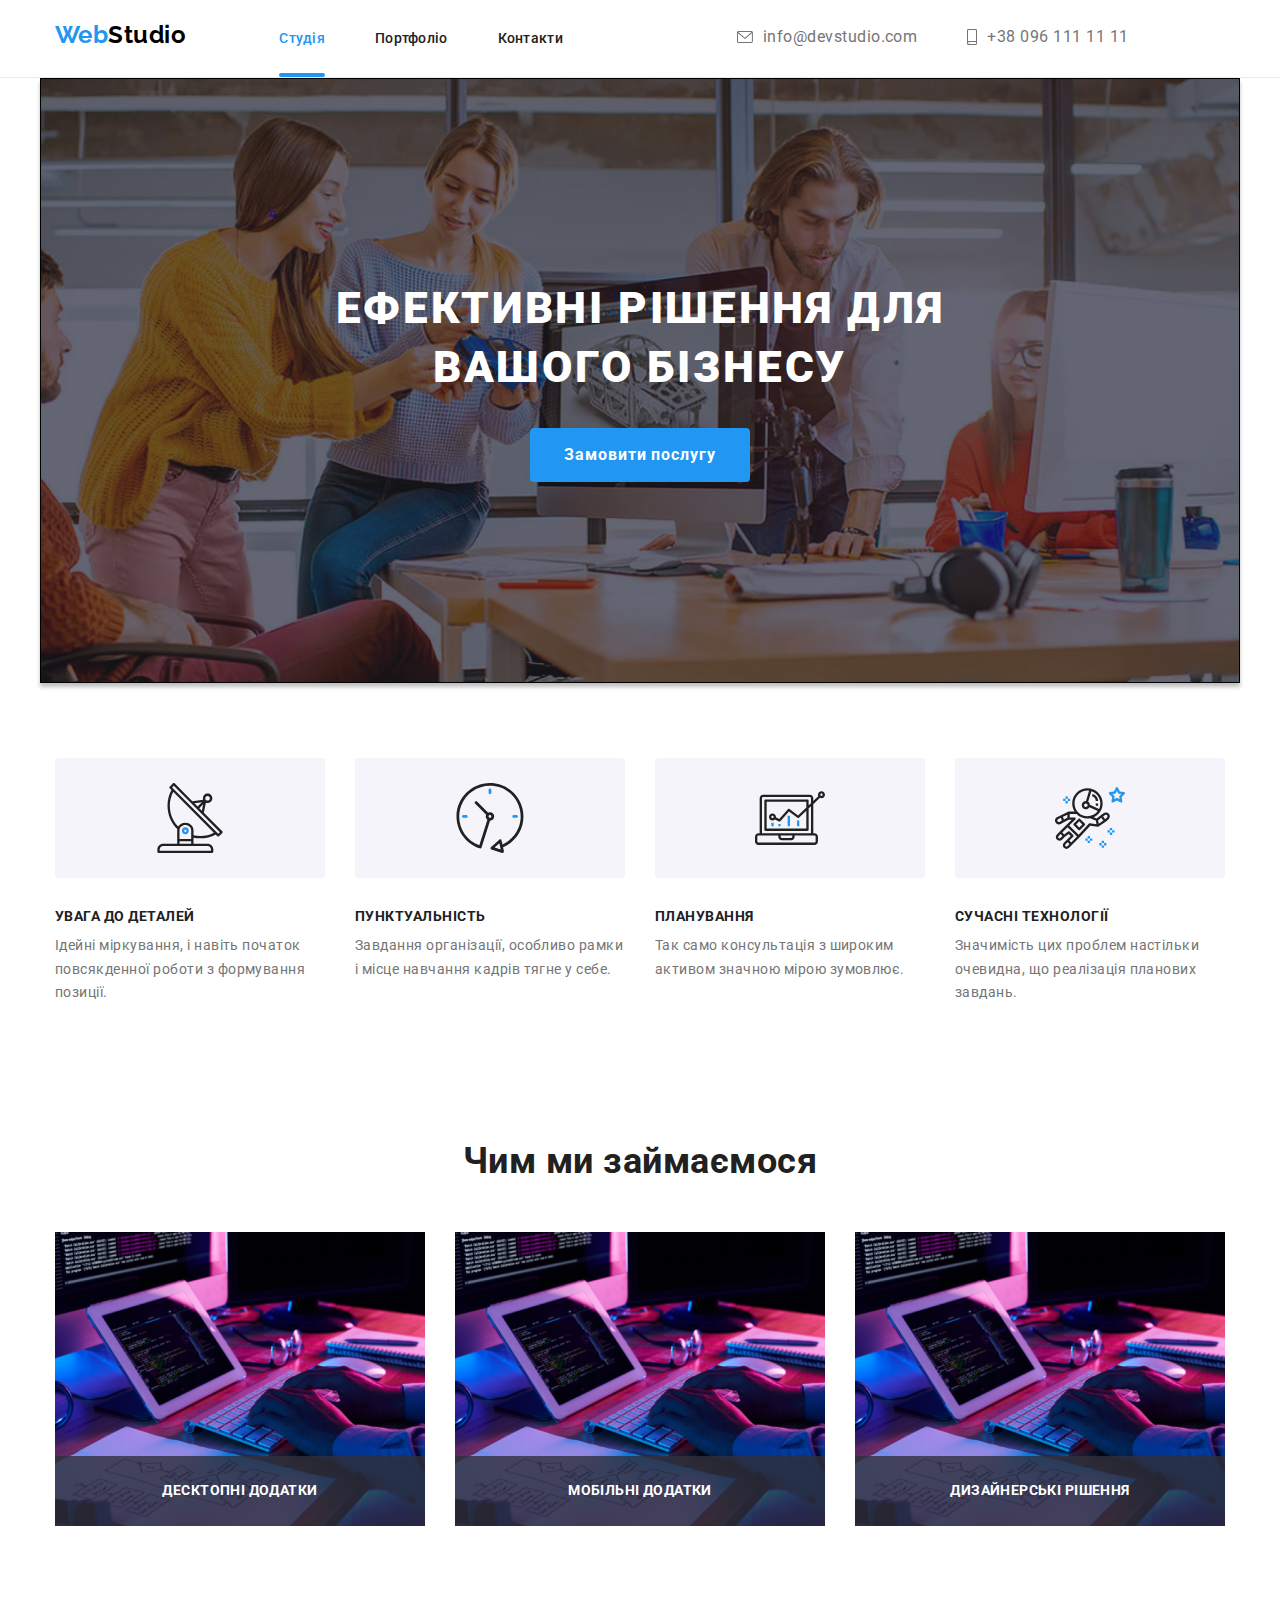
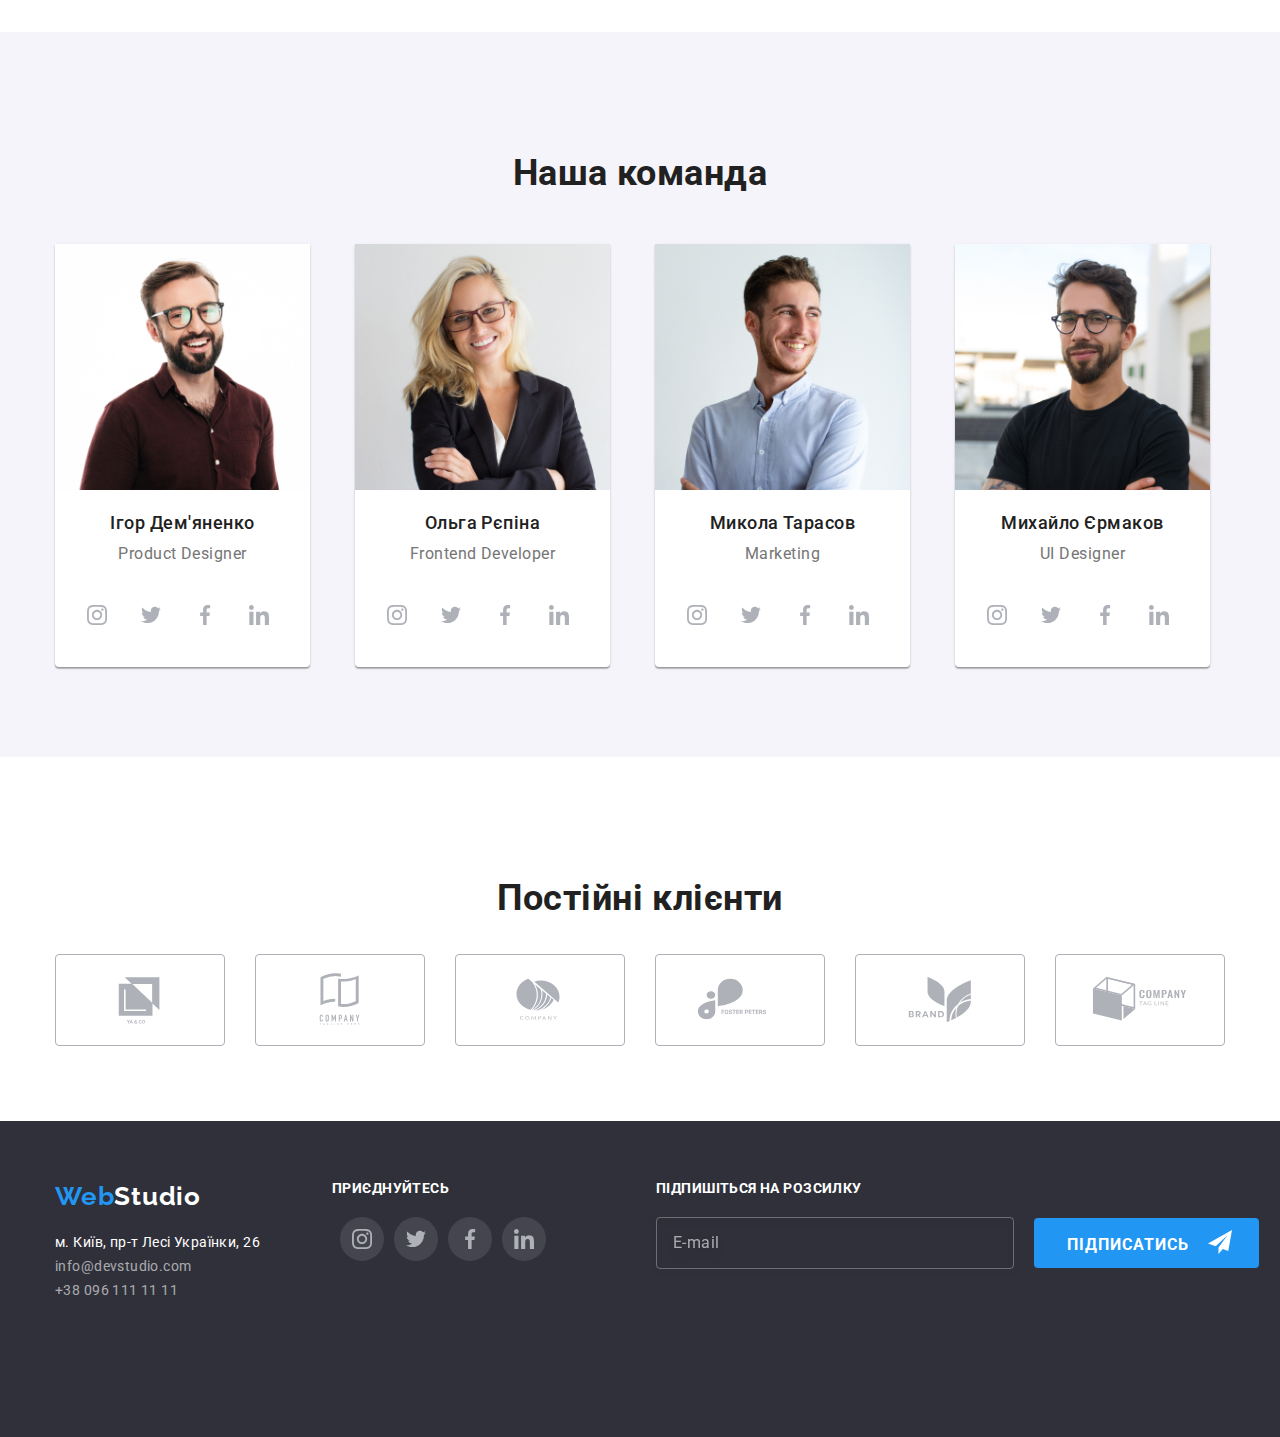
==== commit 7178a85c: "27.09" ====
--- a/index.html
+++ b/index.html
@@ -116,19 +116,28 @@
                 <ul class="galery--list">
                     <li >
                         <div class="galery--item">
-                            <img src="./images/box1.jpg" alt="Десктопні додатки" max-width="370">
+                            <img 
+                            srcset="./images/box1.jpg 1x,
+                            ./images/box1@2x.jpg 2x"
+                            src="./images/box1.jpg" alt="Десктопні додатки" max-width="370">
                             <p class="galery--title">Десктопні додатки</p>
                         </div>
                     </li>
                         <li>
                         <div class="galery--item">
-                             <img src="./images/box2.jpg" alt="Мобільні додатки" max-width="370">
+                             <img 
+                            srcset="./images/box1.jpg 1x,
+                            ./images/box1@2x.jpg 2x"
+                             src="./images/box2.jpg" alt="Мобільні додатки" max-width="370">
                             <p class="galery--title">Мобільні додатки</p>
                         </div>
                     </li>
                     <li>
                         <div class="galery--item">
-                            <img src="./images/box3.jpg" alt="Дизайнерські рішення" max-width="370">
+                            <img 
+                            srcset="./images/box1.jpg 1x,
+                            ./images/box1@2x.jpg 2x"
+                            src="./images/box3.jpg" alt="Дизайнерські рішення" max-width="370">
                             <p class="galery--title">Дизайнерські рішення</p>
                         </div>
                     </li>
@@ -140,7 +149,10 @@
                 <h2 class="section--title">Наша команда</h2>
                 <ul class="team--list">
                     <li class="team--item">
-                        <img src="./images/imgpd.jpg" alt="Чоловік" width="270" class="team--img">
+                        <img 
+                        srcset="./images/imgpd.jpg 1x,
+                        ./images/imgpd@2x.jpg 2x"
+                        src="./images/imgpd.jpg" alt="Чоловік" width="270" class="team--img">
                         <h3 class="team--title">Ігор Дем'яненко</h3>
                         <p class="team--text">Product Designer</p>
                         <ul class="social-networks">
@@ -175,7 +187,10 @@
                         </ul>
                     </li>
                     <li class="team--item">
-                        <img src="./images/imgfd.jpg" alt="Жінка" width="270" class="team--img">
+                        <img
+                        srcset="./images/imgfd.jpg 1x,
+                        ./images/imgfd@2x.jpg 2x"
+                         src="./images/imgfd.jpg" alt="Жінка" width="270" class="team--img">
                         <h3 class="team--title">Ольга Рєпіна</h3>
                         <p class="team--text">Frontend Developer</p>
                         <ul class="social-networks">
@@ -210,7 +225,10 @@
                         </ul>
                     </li>
                     <li class="team--item">
-                        <img src="./images/imgm.jpg" alt="Чоловік" width="270" class="team--img">
+                        <img 
+                        srcset="./images/imgm.jpg 1x,
+                        ./images/imgm@2x.jpg 2x"
+                        src="./images/imgm.jpg" alt="Чоловік" width="270" class="team--img">
                         <h3 class="team--title">Микола Тарасов</h3>
                         <p class="team--text">Marketing</p>
                         <ul class="social-networks">
@@ -245,7 +263,10 @@
                         </ul>
                     </li>
                     <li class="team--item">
-                        <img src="./images/imguid.jpg" alt="Чоловік" width="270" class="team--img">
+                        <img 
+                        srcset="./images/imguid.jpg 1x,
+                        ./images/imguid@2x.jpg 2x"
+                        src="./images/imguid.jpg" alt="Чоловік" width="270" class="team--img">
                         <h3 class="team--title">Михайло Єрмаков</h3>
                         <p class="team--text">UI Designer</p>
                         <ul class="social-networks">
@@ -449,7 +470,6 @@
         </div>
     </div>
     <script src="./js/modal.js"></script>
-    <script src="./js/mobile-menu.js"></script>
     <script src="./js/mobilmenu.js"></script>
 </body>
 </html>--- a/css/main.min.css
+++ b/css/main.min.css
@@ -1 +1 @@
-@import"https://fonts.googleapis.com/css2?family=Raleway:wght@700&family=Roboto:wght@400;500;700;900&display=swap";/*! modern-normalize v1.1.0 | MIT License | https://github.com/sindresorhus/modern-normalize */*,::before,::after{-webkit-box-sizing:border-box;box-sizing:border-box}html{line-height:1.15;-webkit-text-size-adjust:100%;-moz-tab-size:4;-o-tab-size:4;tab-size:4}body{margin:0;font-family:system-ui,-apple-system,"Segoe UI",Roboto,Helvetica,Arial,sans-serif,"Apple Color Emoji","Segoe UI Emoji"}hr{height:0;color:inherit}abbr[title]{-webkit-text-decoration:underline dotted;text-decoration:underline dotted}b,strong{font-weight:bolder}code,kbd,samp,pre{font-family:ui-monospace,SFMono-Regular,Consolas,"Liberation Mono",Menlo,monospace;font-size:1em}small{font-size:80%}sub,sup{font-size:75%;line-height:0;position:relative;vertical-align:baseline}sub{bottom:-0.25em}sup{top:-0.5em}table{text-indent:0;border-color:inherit}button,input,optgroup,select,textarea{font-family:inherit;font-size:100%;line-height:1.15;margin:0}button,select{text-transform:none}button,[type=button],[type=reset],[type=submit]{-webkit-appearance:button}::-moz-focus-inner{border-style:none;padding:0}:-moz-focusring{outline:1px dotted ButtonText}:-moz-ui-invalid{box-shadow:none}legend{padding:0}progress{vertical-align:baseline}::-webkit-inner-spin-button,::-webkit-outer-spin-button{height:auto}[type=search]{-webkit-appearance:textfield;outline-offset:-2px}::-webkit-search-decoration{-webkit-appearance:none}::-webkit-file-upload-button{-webkit-appearance:button;font:inherit}summary{display:list-item}.logo{color:#000;font-family:Raleway,sans-serif;font-weight:700;font-size:24px;line-height:1.7;margin:0;text-decoration:none}@media screen and (min-width: 768px){.logo{margin-right:93px}}.logo-web{color:#2196f3}.body{font-family:Roboto,sans-serif;letter-spacing:.03em;color:#212121;margin:0}ul{list-style:none}.container{padding-left:15px;padding-right:15px;margin-left:auto;margin-right:auto}@media screen and (min-width: 480px){.container{width:480px}}@media screen and (min-width: 768px){.container{width:768px}}@media screen and (min-width: 1200px){.container{width:1200px}}.page-header{text-decoration:none;position:relative}.menu-button{display:inline-block;padding:0;margin-left:auto;background-color:#fff;border:none;width:40px;height:40px}@media screen and (min-width: 768px){.menu-button{display:none}}.menu-container{display:none;background-color:#fff}.menu-container.is-open{display:block}@media screen and (max-width: 767px){.menu-container{position:absolute;top:100%;left:0;width:100%;display:none;padding:48px 40px;-webkit-box-shadow:0px 4px 8px rgba(0,0,0,.04),0px 2px 4px rgba(0,0,0,.08),0px 1px 3px rgba(0,0,0,.16);box-shadow:0px 4px 8px rgba(0,0,0,.04),0px 2px 4px rgba(0,0,0,.08),0px 1px 3px rgba(0,0,0,.16)}}@media screen and (min-width: 768px){.menu-container{display:-webkit-box;display:-ms-flexbox;display:flex;-webkit-box-align:baseline;-ms-flex-align:baseline;align-items:baseline}}.menu-button--icon{fill:#757575;-webkit-transition:fill 250ms cubic-bezier(0.4, 0, 0.2, 1);transition:fill 250ms cubic-bezier(0.4, 0, 0.2, 1)}.menu-button--icon:hover,.menu-button--icon:focus{fill:#2196f3}.menu-button .icon-close{display:none}.menu-button.is-open .icon-menu{display:none}.menu-button.is-open .icon-close{display:block}.position{display:-webkit-box;display:-ms-flexbox;display:flex}@media screen and (min-width: 768px){.position{-webkit-box-align:baseline;-ms-flex-align:baseline;align-items:baseline}}.site-nav--link{font-size:40px;line-height:1.17;font-weight:500;letter-spacing:.02em;color:#212121;text-decoration:none;-webkit-transition:color 250ms cubic-bezier(0.4, 0, 0.2, 1);transition:color 250ms cubic-bezier(0.4, 0, 0.2, 1)}.site-nav--link:not(last-child){margin-right:50px}.site-nav--link:hover,.site-nav--link:focus{color:#2196f3}@media screen and (min-width: 768px){.site-nav--link{padding-top:32px;padding-bottom:32px;display:block;font-size:14px;line-height:.9}}.site-nav--link__currentcolor{color:#2196f3}@media screen and (min-width: 768px){.site-nav--link__currentcolor{position:relative}.site-nav--link__currentcolor::after{content:"";width:100%;height:4px;background-color:#2196f3;border-radius:2px;position:absolute;bottom:0;left:0}}@media screen and (min-width: 1200px){.site-nav{margin-right:124px}}@media screen and (max-width: 767px){.site-nav--list li{margin-bottom:32px}}.site-nav--list{padding:0;margin:0}@media screen and (max-width: 767px){.site-nav--list{margin:0 0 302px 0}}@media screen and (min-width: 768px){.site-nav--list{display:-webkit-box;display:-ms-flexbox;display:flex}}.page-header--border{border-bottom:1px solid #ececec}.page-header--contact{padding-left:0}@media screen and (min-width: 1200px){.page-header--contact{display:-webkit-box;display:-ms-flexbox;display:flex}}.page-header--list{width:100%}.page-header--list:first-child{margin-right:50px}.page-header--link{display:-webkit-box;display:-ms-flexbox;display:flex;-webkit-box-align:center;-ms-flex-align:center;align-items:center}.page-header--icon{margin-right:10px}@media screen and (max-width: 767px){.page-header--icon{display:none}}.page-header--link{color:#757575;fill:#757575;text-decoration:none;-webkit-transition:color 250ms cubic-bezier(0.4, 0, 0.2, 1);transition:color 250ms cubic-bezier(0.4, 0, 0.2, 1);-webkit-transition:fill 250ms cubic-bezier(0.4, 0, 0.2, 1);transition:fill 250ms cubic-bezier(0.4, 0, 0.2, 1);position:relative}.page-header--link:hover,.page-header--link:focus{color:#2196f3;fill:#2196f3}@media screen and (max-width: 767px){.page-header--link__mobil-accent{font-weight:500;font-size:34px;line-height:40px;letter-spacing:.02em;color:#2196f3}}@media screen and (max-width: 767px){.page-header--link__position{position:absolute;bottom:134px;left:40px}}.page-header--social{padding:0;display:-webkit-box;display:-ms-flexbox;display:flex;margin-top:124px}.page-header--social li:not(:last-child){border-right:1px solid rgba(33,33,33,.2)}@media screen and (min-width: 768px){.page-header--social{display:none}}.page-header--sicial-link{padding:0;font-style:normal;font-weight:500;font-size:18px;line-height:1.22;letter-spacing:.02em;color:#2196f3;text-decoration:none;padding:10px}.page-header--sicial-link:not(:last-child){border-left:1px solid rgba(33,33,33,.2);-webkit-transform:rotate(90deg);transform:rotate(90deg)}@media screen and (min-width: 768px){.page-header--sicial-link{display:none}}.hero--title{color:#fff;font-weight:900;letter-spacing:.06em;text-transform:uppercase;margin-top:0;padding-top:118px;font-size:44px;line-height:1.36}@media screen and (min-width: 1200px){.hero--title{font-size:44px;line-height:1.36;padding-top:200px}}.hero--owerlay{background-image:-webkit-gradient(linear, left top, right top, from(rgba(47, 48, 58, 0.4)), to(rgba(47, 48, 58, 0.4))),url(../images/Imgback.jpg);background-image:linear-gradient(to right, rgba(47, 48, 58, 0.4), rgba(47, 48, 58, 0.4)),url(../images/Imgback.jpg);background-repeat:no-repeat;background-position:center;background-size:cover;border:1px solid #000;-webkit-box-shadow:0px 4px 4px rgba(0,0,0,.25);box-shadow:0px 4px 4px rgba(0,0,0,.25);width:100%}.hero{margin-left:auto;margin-right:auto;background-color:#2f303a;text-align:center}@media screen and (max-width: 479px){.hero{max-width:480px}}@media screen and (min-width: 480px){.hero{width:480px}}@media screen and (min-width: 768px){.hero{width:768px}}@media screen and (min-width: 1200px){.hero{min-width:1200px;max-width:1600px}}.hero--button{background:#2196f3;color:#fff;font-family:Roboto,sans-serif;font-weight:700;border-radius:4px;border-color:rgba(0,0,0,0);cursor:pointer;text-align:center;padding:10px 24px;margin-bottom:180px;font-size:16px;line-height:1.88;letter-spacing:.06em}@media screen and (min-width: 768px){.hero--button{margin-bottom:200px;padding:10px 32px}}.section{padding-top:60px;padding-bottom:60px}@media screen and (min-width: 1200px){.section{padding-top:90px;padding-bottom:90px}}.predominantly--list{margin:0;padding-left:0}@media screen and (min-width: 768px){.predominantly--list{margin:-15px;border:none}}@media screen and (min-width: 1200px){.predominantly--list{display:-webkit-box;display:-ms-flexbox;display:flex;-webkit-box-pack:center;-ms-flex-pack:center;justify-content:center}}.predominantly--item{display:inline-block}@media screen and (min-width: 768px){.predominantly--item{margin:15px;width:350px}}@media screen and (min-width: 1200px){.predominantly--item{margin:0;width:270px}}.predominantly--head{list-style:none;position:absolute;clip:rect(0 0 0 0);width:1px;height:1px;margin:-1px}@media screen and (min-width: 1200px){.predominantly--item:not(:last-child){margin-right:30px}}.predominantly--icon{margin-left:auto;margin-right:auto}.predominantly--box{text-align:center;padding-top:25px;padding-bottom:25px;background:#f5f4fa;border-radius:4px;margin-right:auto;margin-left:auto}@media screen and (min-width: 768px){.predominantly--box{width:354px;height:120px;display:inline-block}}@media screen and (min-width: 1200px){.predominantly--box{height:120px;width:270px;display:-webkit-box;display:-ms-flexbox;display:flex;-webkit-box-align:center;-ms-flex-align:center;align-items:center}}.predominantly--title{font-size:14px;line-height:1.15;text-transform:uppercase;margin-bottom:10px;margin-top:30px}.predominantly--text{color:#757575;font-size:14px;line-height:1.7;margin-top:0;margin-bottom:30px}.section--title{font-weight:700;font-size:28px;line-height:1.18;color:#212121;text-align:center;margin-bottom:50px}@media screen and (min-width: 1200px){.section--title{font-size:36px;line-height:1.17}}.galery{padding-top:0;display:none}@media screen and (min-width: 1200px){.galery{display:block}}.galery--list{padding-left:0;display:-webkit-box;display:-ms-flexbox;display:flex;-webkit-box-pack:justify;-ms-flex-pack:justify;justify-content:space-between}.galery--item{position:relative;display:-webkit-box;display:-ms-flexbox;display:flex}.galery--title{font-weight:700;font-size:14px;line-height:1.14;text-align:center;letter-spacing:.03em;text-transform:uppercase;color:#fff;margin:0;background:rgba(47,48,58,.8);position:absolute;bottom:0;left:0;width:100%;height:70px;display:-webkit-box;display:-ms-flexbox;display:flex;-webkit-box-align:center;-ms-flex-align:center;align-items:center;-webkit-box-pack:center;-ms-flex-pack:center;justify-content:center}.team{background-color:#f5f4fa}.team--list{margin-bottom:30px;padding-left:0;margin:0}@media screen and (min-width: 768px){.team--list{margin:-15px}}@media screen and (min-width: 1200px){.team--list{display:-webkit-box;display:-ms-flexbox;display:flex;margin-right:0;-webkit-box-pack:justify;-ms-flex-pack:justify;justify-content:space-between}}.team--img{margin-left:auto;margin-right:auto;width:100%}@media screen and (min-width: 1200px){.team--item:not(:last-child){margin-right:30px}}.team--item{background:#fff;-webkit-box-shadow:0px 1px 3px rgba(0,0,0,.12),0px 1px 1px rgba(0,0,0,.14),0px 2px 1px rgba(0,0,0,.2);box-shadow:0px 1px 3px rgba(0,0,0,.12),0px 1px 1px rgba(0,0,0,.14),0px 2px 1px rgba(0,0,0,.2);border-radius:0px 0px 4px 4px;margin-bottom:30px;padding:0;width:100%;margin-right:auto;margin-left:auto;max-width:450px}@media screen and (min-width: 768px){.team--item{width:350px;display:inline-block;padding:0;margin:15px}}.team--title{font-weight:500;font-size:16px;line-height:1.2;margin-bottom:10px;text-align:center}@media screen and (min-width: 768px){.team--title{font-size:18px}}.team--text{color:#757575;font-size:16px;line-height:1.2;margin-top:0;margin-bottom:30px;text-align:center}.social-networks{display:-webkit-box;display:-ms-flexbox;display:flex;padding:0;-webkit-box-pack:center;-ms-flex-pack:center;justify-content:center}.social-networks--link{display:-webkit-box;display:-ms-flexbox;display:flex;width:44px;height:44px;-webkit-box-align:center;-ms-flex-align:center;align-items:center;-webkit-box-pack:center;-ms-flex-pack:center;justify-content:center;margin-bottom:30px;fill:#afb1b8;margin-right:10px;background-color:rgba(255,255,255,.1);border-radius:50%;-webkit-transition:fill 250ms cubic-bezier(0.4, 0, 0.2, 1);transition:fill 250ms cubic-bezier(0.4, 0, 0.2, 1);-webkit-transition:background-color 250ms cubic-bezier(0.4, 0, 0.2, 1);transition:background-color 250ms cubic-bezier(0.4, 0, 0.2, 1)}.social-networks--link:not(:last-child){margin-right:10px}.social-networks--link:hover,.social-networks--link:focus{fill:#fff;background-color:#2196f3}.client--list{padding:0}@media screen and (min-width: 480px){.client--list{display:block;margin:-15px}}@media screen and (min-width: 1200px){.client--list{display:-webkit-box;display:-ms-flexbox;display:flex;-webkit-box-pack:center;-ms-flex-pack:center;justify-content:center}}@media screen and (min-width: 480px){.client--item{display:inline-block;margin:15px}}@media screen and (min-width: 1200px){.client--item{margin:0}}@media screen and (min-width: 1200px){.client--item:not(:last-child){margin-right:30px}}.client--icon{display:-webkit-box;display:-ms-flexbox;display:flex;border:1px solid;border-color:#afb1b8;border-radius:4px;-webkit-box-align:center;-ms-flex-align:center;align-items:center;-webkit-box-pack:center;-ms-flex-pack:center;justify-content:center;fill:#afb1b8;background:rgba(255,255,255,.1);-webkit-transition:border-color 250ms cubic-bezier(0.4, 0, 0.2, 1);transition:border-color 250ms cubic-bezier(0.4, 0, 0.2, 1);-webkit-transition:fill 250ms cubic-bezier(0.4, 0, 0.2, 1);transition:fill 250ms cubic-bezier(0.4, 0, 0.2, 1)}.client--icon:hover,.client--icon:focus{fill:#2196f3;border-color:#2196f3}@media screen and (min-width: 480px){.client--icon{width:200px;height:92px}}@media screen and (min-width: 768px){.client--icon{width:222px}}@media screen and (min-width: 1200px){.client--icon{width:170px}}.footer{background-color:#2f303a;padding-top:60px;padding-bottom:60px}.footer-logo{font-family:"Raleway";font-style:normal;font-weight:700;font-size:24px;line-height:1.17;text-align:center;letter-spacing:.03em;text-decoration:none;color:#fff;margin-bottom:20px}@media screen and (min-width: 1200px){.footer-logo{font-size:26px}}.footer--contact{margin-top:20px;padding:0;text-decoration:none;font-style:normal;font-size:14px;line-height:1.71;letter-spacing:.03em}.footer--address{text-align:center;margin-top:20px;text-decoration:none;color:#fff}.footer--link{text-decoration:none;text-align:center;color:rgba(255,255,255,.6);-webkit-transition:color 250ms cubic-bezier(0.4, 0, 0.2, 1);transition:color 250ms cubic-bezier(0.4, 0, 0.2, 1)}.footer--link:hover,.footer--link:focus{color:#2196f3}@media screen and (min-width: 1200px){.box{display:-webkit-box;display:-ms-flexbox;display:flex}}.box--address{text-align:center;display:inline-block;width:100%;margin-bottom:60px}@media screen and (min-width: 768px){.box--address{width:49%}}@media screen and (min-width: 1200px){.box--address{width:207px;text-align:start;margin-right:70px}}.footer--title{font-weight:700;font-size:14px;line-height:1.14;text-align:center;letter-spacing:.03em;text-transform:uppercase;color:#fff;display:block;margin-bottom:20px}@media screen and (min-width: 1200px){.footer--title{text-align:left;display:block}}.box--social{text-align:center;display:inline-block;width:100%;margin-bottom:60px}@media screen and (min-width: 768px){.box--social{width:49%}}@media screen and (min-width: 1200px){.box--social{width:231px;margin-right:93px}}.subscription{text-align:center;display:block;max-width:450px;margin-left:auto;margin-right:auto}@media screen and (min-width: 1200px){.subscription{display:-webkit-box;display:-ms-flexbox;display:flex;width:570px;margin:0}}.subscription--label{font-weight:700;font-size:14px;line-height:1.14;letter-spacing:.03em;text-transform:uppercase;color:#fff;display:block;margin-bottom:20px;text-align:left}.subscription--email{border:1px solid;border-color:rgba(255,255,255,.3);-webkit-filter:drop-shadow(0px 4px 4px rgba(0, 0, 0, 0.15));filter:drop-shadow(0px 4px 4px rgba(0, 0, 0, 0.15));border-radius:4px;background-color:rgba(0,0,0,0);letter-spacing:.03em;padding:15px 16px;color:#fff;font-size:16px;line-height:1.25;display:inline-block;width:100%;margin:0}.subscription--email::-webkit-input-placeholder{color:rgba(255,255,255,.6)}.subscription--email::-moz-placeholder{color:rgba(255,255,255,.6)}.subscription--email:-ms-input-placeholder{color:rgba(255,255,255,.6)}.subscription--email::-ms-input-placeholder{color:rgba(255,255,255,.6)}.subscription--email::placeholder{color:rgba(255,255,255,.6)}.subscription--email:focus{border-color:rgba(255,255,255,.3)}@media screen and (min-width: 1200px){.subscription--email{width:358px}}.subscription--button{padding:10px 28px 10px 31px;background-color:#2196f3;font-weight:700;font-size:16px;line-height:1.87;text-align:center;letter-spacing:.06em;color:#fff;border-radius:4px;border-color:rgba(0,0,0,0);text-transform:uppercase;display:-webkit-box;display:-ms-flexbox;display:flex;max-height:50px;margin-left:auto;margin-right:auto;margin-top:20px}@media screen and (min-width: 1200px){.subscription--button{margin-top:0;margin-left:20px;padding:10px 68px 10px 31px;position:relative}}@media screen and (min-width: 1200px){.subscription--position{display:-webkit-box;display:-ms-flexbox;display:flex;-webkit-box-align:center;-ms-flex-align:center;align-items:center}}.subscription--icon{margin-left:12px}@media screen and (min-width: 1200px){.subscription--icon{position:absolute;top:10px;right:25px}}.backdrop{background-color:rgba(0,0,0,.2);width:100%;height:100%;opacity:1;-webkit-transition:opacity 250ms cubic-bezier(0.4, 0, 0.2, 1);transition:opacity 250ms cubic-bezier(0.4, 0, 0.2, 1);padding:93px 15px;overflow-y:scroll;position:fixed;left:0;top:0}.is-hidden{opacity:0;pointer-events:none;visibility:hidden}.modal{max-width:480px;margin-left:auto;margin-right:auto;max-width:480px;padding:8px;background:#fff;-webkit-box-shadow:0px 1px 3px rgba(0,0,0,.12),0px 1px 1px rgba(0,0,0,.14),0px 2px 1px rgba(0,0,0,.2);box-shadow:0px 1px 3px rgba(0,0,0,.12),0px 1px 1px rgba(0,0,0,.14),0px 2px 1px rgba(0,0,0,.2);border-radius:4px}@media screen and (min-width: 1200px){.modal{width:528px;height:581px;position:absolute;top:50%;left:50%;-webkit-transition:-webkit-transform 250ms cubic-bezier(0.4, 0, 0.2, 1);transition:-webkit-transform 250ms cubic-bezier(0.4, 0, 0.2, 1);transition:transform 250ms cubic-bezier(0.4, 0, 0.2, 1);transition:transform 250ms cubic-bezier(0.4, 0, 0.2, 1), -webkit-transform 250ms cubic-bezier(0.4, 0, 0.2, 1);-webkit-transform:translate(-50%, -50%) scale(1);transform:translate(-50%, -50%) scale(1)}}.button-exit{background-color:#fff;border:1px solid rgba(0,0,0,.1);width:30px;height:30px;border-radius:50%;display:block;margin-left:auto;cursor:pointer;text-align:center;padding:0;fill:#000}.button-exit:hover{-webkit-transition:fill 250ms cubic-bezier(0.4, 0, 0.2, 1);transition:fill 250ms cubic-bezier(0.4, 0, 0.2, 1);fill:#2196f3}@media screen and (min-width: 1200px){.button-exit{position:absolute;top:8px;right:8px}}.modal--head{font-weight:700;font-size:20px;line-height:1.15;text-align:center;letter-spacing:.03em;color:#212121;margin:40px 40px 12px 40px}.modal-form{display:-webkit-box;display:-ms-flexbox;display:flex;-webkit-box-orient:vertical;-webkit-box-direction:normal;-ms-flex-direction:column;flex-direction:column;padding:0 40px 40px 40px;fill:#000}.modal-form--label{font-size:12px;line-height:1.16;letter-spacing:.01em;color:#757575;margin-bottom:4px;position:relative;display:-webkit-box;display:-ms-flexbox;display:flex;-webkit-box-orient:vertical;-webkit-box-direction:normal;-ms-flex-direction:column;flex-direction:column;-webkit-transition:fill 250ms cubic-bezier(0.4, 0, 0.2, 1);transition:fill 250ms cubic-bezier(0.4, 0, 0.2, 1)}.modal-form--label:focus-within{fill:#2196f3}.modal-form--input{font-size:16px;line-height:1.87;border:1px solid;border-color:rgba(33,33,33,.2);border-radius:4px;height:40px;margin-bottom:10px;padding-left:49.8px;display:block;-webkit-transition:border-color 250ms cubic-bezier(0.4, 0, 0.2, 1);transition:border-color 250ms cubic-bezier(0.4, 0, 0.2, 1);outline:none}.modal-form--input:focus{border-color:#2196f3}.modal-form--icon{position:absolute;top:25px;left:20px}.modal-form--textarea{resize:none;width:93%;border:1px solid;border-color:rgba(33,33,33,.2);border-radius:4px;margin-bottom:20px;color:rgba(117,117,117,.5);font-family:"Roboto";font-style:normal;font-weight:400;padding:12px 16px;outline:none;-webkit-transition:border-color 250ms cubic-bezier(0.4, 0, 0.2, 1);transition:border-color 250ms cubic-bezier(0.4, 0, 0.2, 1)}.modal-form--textarea:focus{border-color:#2196f3}.modal--submit{letter-spacing:.06em;color:#fff;font-weight:700;font-size:16px;line-height:1.87;padding:10px 52px;background-color:#2196f3;border-color:rgba(0,0,0,0);margin:30px auto 40px auto;border-radius:4px;-webkit-box-shadow:none;box-shadow:none;cursor:pointer;-webkit-transition:-webkit-box-shadow 250ms cubic-bezier(0.4, 0, 0.2, 1);transition:-webkit-box-shadow 250ms cubic-bezier(0.4, 0, 0.2, 1);transition:box-shadow 250ms cubic-bezier(0.4, 0, 0.2, 1);transition:box-shadow 250ms cubic-bezier(0.4, 0, 0.2, 1), -webkit-box-shadow 250ms cubic-bezier(0.4, 0, 0.2, 1)}.modal--submit:hover{-webkit-box-shadow:0px 4px 4px rgba(0,0,0,.15);box-shadow:0px 4px 4px rgba(0,0,0,.15)}.checkbox--label{letter-spacing:.03em;font-size:12px;line-height:14px;color:#757575;display:-webkit-box;display:-ms-flexbox;display:flex;-webkit-box-align:center;-ms-flex-align:center;align-items:center;margin-left:24px;position:relative}.checkbox{-webkit-appearance:none;-moz-appearance:none;appearance:none;position:absolute}.checkbox--link{color:#2196f3;margin-left:8px}.checkbox--icon{width:16px;height:15px;display:block;border-radius:4px;border:2px solid #212121;margin-right:8px;position:absolute;-webkit-transition:opacity 250ms cubic-bezier(0.4, 0, 0.2, 1);transition:opacity 250ms cubic-bezier(0.4, 0, 0.2, 1);left:-24px;-webkit-transition:background-color 250ms cubic-bezier(0.4, 0, 0.2, 1);transition:background-color 250ms cubic-bezier(0.4, 0, 0.2, 1)}.checkbox--icon svg{opacity:0;-webkit-transition:opacity 250ms cubic-bezier(0.4, 0, 0.2, 1);transition:opacity 250ms cubic-bezier(0.4, 0, 0.2, 1)}.checkbox:checked~.checkbox--icon svg{opacity:1}.checkbox:checked~.checkbox--icon{border-color:#2196f3;background-color:#2196f3}.portfolio--header{list-style:none;position:absolute;clip:rect(0 0 0 0);width:1px;height:1px;margin:-1px}.filter{padding:0}@media screen and (min-width: 768px){.filter{display:-webkit-box;display:-ms-flexbox;display:flex;-webkit-box-pack:center;-ms-flex-pack:center;justify-content:center}}.filter--items{margin-right:8px;margin-bottom:15px;display:inline-block}@media screen and (min-width: 768px){.filter--items{margin-bottom:50px}}.filter--button{font-weight:500;font-size:16px;line-height:1.62;padding-left:22px;padding-right:22px;background-color:#f5f4fa;border-radius:4px;border-color:rgba(0,0,0,0);font-family:Roboto,sans-serif;cursor:pointer;-webkit-box-shadow:none;box-shadow:none;-webkit-transition:background-color 250ms cubic-bezier(0.4, 0, 0.2, 1);transition:background-color 250ms cubic-bezier(0.4, 0, 0.2, 1);-webkit-transition:color 250ms cubic-bezier(0.4, 0, 0.2, 1);transition:color 250ms cubic-bezier(0.4, 0, 0.2, 1);-webkit-transition:-webkit-box-shadow 250ms cubic-bezier(0.4, 0, 0.2, 1);transition:-webkit-box-shadow 250ms cubic-bezier(0.4, 0, 0.2, 1);transition:box-shadow 250ms cubic-bezier(0.4, 0, 0.2, 1);transition:box-shadow 250ms cubic-bezier(0.4, 0, 0.2, 1), -webkit-box-shadow 250ms cubic-bezier(0.4, 0, 0.2, 1)}.filter--button:hover,.filter--button:focus{background-color:#2196f3;color:#fff;-webkit-box-shadow:0px 3px 1px rgba(0,0,0,.1),0px 1px 2px rgba(0,0,0,.08),0px 2px 2px rgba(0,0,0,.12);box-shadow:0px 3px 1px rgba(0,0,0,.1),0px 1px 2px rgba(0,0,0,.08),0px 2px 2px rgba(0,0,0,.12)}.portfolio--list{display:-webkit-box;display:-ms-flexbox;display:flex;-ms-flex-wrap:wrap;flex-wrap:wrap;padding:0;margin:-15px}.portfolio--items{margin-bottom:30px}@media screen and (max-width: 767px){.portfolio--items{width:100%}}@media screen and (min-width: 768px){.portfolio--items{margin:15px;width:calc((100% - 60px)/2)}}@media screen and (min-width: 1200px){.portfolio--items{margin:15px;width:calc((100% - 60px)/3.1)}}.portfolio--items:hover{-webkit-box-shadow:0px 1px 1px rgba(0,0,0,.12),0px 4px 4px rgba(0,0,0,.06),1px 4px 6px rgba(0,0,0,.16);box-shadow:0px 1px 1px rgba(0,0,0,.12),0px 4px 4px rgba(0,0,0,.06),1px 4px 6px rgba(0,0,0,.16)}.portfolio--card{text-decoration:none}.portfolio--card__hover{position:relative;overflow:hidden}.portfolio--img{display:block;-webkit-box-shadow:none;box-shadow:none;-webkit-transition:-webkit-box-shadow 250ms cubic-bezier(0.4, 0, 0.2, 1);transition:-webkit-box-shadow 250ms cubic-bezier(0.4, 0, 0.2, 1);transition:box-shadow 250ms cubic-bezier(0.4, 0, 0.2, 1);transition:box-shadow 250ms cubic-bezier(0.4, 0, 0.2, 1), -webkit-box-shadow 250ms cubic-bezier(0.4, 0, 0.2, 1)}@media screen and (max-width: 767px){.portfolio--img{width:100%}}.portfolio--description{width:370px;margin:0;padding:63px 24px;font-size:18px;line-height:1.55;letter-spacing:.03em;color:#fff;background:rgba(33,150,243,.9);position:absolute;-webkit-transition:-webkit-transform 250ms cubic-bezier(0.4, 0, 0.2, 1);transition:-webkit-transform 250ms cubic-bezier(0.4, 0, 0.2, 1);transition:transform 250ms cubic-bezier(0.4, 0, 0.2, 1);transition:transform 250ms cubic-bezier(0.4, 0, 0.2, 1), -webkit-transform 250ms cubic-bezier(0.4, 0, 0.2, 1)}@media screen and (max-width: 767px){.portfolio--description{width:100%}}.portfolio--card:hover .portfolio--description{-webkit-transform:translateY(-100%);transform:translateY(-100%)}.portfolio--signature{border-right:1px solid #eee;border-left:1px solid #eee;border-bottom:1px solid #eee;color:#757575}.portfolio--title{font-weight:700;font-size:18px;line-height:2;letter-spacing:.06em;margin:0px 0 4px 24px;padding-top:20px;color:#212121}.portfolio--text{font-size:16px;line-height:1.87;margin-bottom:20px;margin-top:0;margin-left:24px}/*# sourceMappingURL=main.min.css.map */+@import"https://fonts.googleapis.com/css2?family=Raleway:wght@700&family=Roboto:wght@400;500;700;900&display=swap";/*! modern-normalize v1.1.0 | MIT License | https://github.com/sindresorhus/modern-normalize */*,::before,::after{-webkit-box-sizing:border-box;box-sizing:border-box}html{line-height:1.15;-webkit-text-size-adjust:100%;-moz-tab-size:4;-o-tab-size:4;tab-size:4}body{margin:0;font-family:system-ui,-apple-system,"Segoe UI",Roboto,Helvetica,Arial,sans-serif,"Apple Color Emoji","Segoe UI Emoji"}hr{height:0;color:inherit}abbr[title]{-webkit-text-decoration:underline dotted;text-decoration:underline dotted}b,strong{font-weight:bolder}code,kbd,samp,pre{font-family:ui-monospace,SFMono-Regular,Consolas,"Liberation Mono",Menlo,monospace;font-size:1em}small{font-size:80%}sub,sup{font-size:75%;line-height:0;position:relative;vertical-align:baseline}sub{bottom:-0.25em}sup{top:-0.5em}table{text-indent:0;border-color:inherit}button,input,optgroup,select,textarea{font-family:inherit;font-size:100%;line-height:1.15;margin:0}button,select{text-transform:none}button,[type=button],[type=reset],[type=submit]{-webkit-appearance:button}::-moz-focus-inner{border-style:none;padding:0}:-moz-focusring{outline:1px dotted ButtonText}:-moz-ui-invalid{box-shadow:none}legend{padding:0}progress{vertical-align:baseline}::-webkit-inner-spin-button,::-webkit-outer-spin-button{height:auto}[type=search]{-webkit-appearance:textfield;outline-offset:-2px}::-webkit-search-decoration{-webkit-appearance:none}::-webkit-file-upload-button{-webkit-appearance:button;font:inherit}summary{display:list-item}.logo{color:#000;font-family:Raleway,sans-serif;font-weight:700;font-size:24px;line-height:1.7;margin:0;text-decoration:none}@media screen and (min-width: 768px){.logo{margin-right:93px}}.logo-web{color:#2196f3}.body{font-family:Roboto,sans-serif;letter-spacing:.03em;color:#212121;margin:0}ul{list-style:none}.container{padding-left:15px;padding-right:15px;margin-left:auto;margin-right:auto}@media screen and (min-width: 480px){.container{width:480px}}@media screen and (min-width: 768px){.container{width:768px}}@media screen and (min-width: 1200px){.container{width:1200px}}.page-header{text-decoration:none;position:relative}.menu-button{display:inline-block;padding:0;margin-left:auto;background-color:#fff;border:none;width:40px;height:40px}@media screen and (min-width: 768px){.menu-button{display:none}}.menu-container{display:none;background-color:#fff}.menu-container.is-open{display:block}@media screen and (max-width: 767px){.menu-container{position:absolute;top:100%;left:0;width:100%;display:none;padding:48px 40px;-webkit-box-shadow:0px 4px 8px rgba(0,0,0,.04),0px 2px 4px rgba(0,0,0,.08),0px 1px 3px rgba(0,0,0,.16);box-shadow:0px 4px 8px rgba(0,0,0,.04),0px 2px 4px rgba(0,0,0,.08),0px 1px 3px rgba(0,0,0,.16)}}@media screen and (min-width: 768px){.menu-container{display:-webkit-box;display:-ms-flexbox;display:flex;-webkit-box-align:baseline;-ms-flex-align:baseline;align-items:baseline}}.menu-button--icon{fill:#757575;-webkit-transition:fill 250ms cubic-bezier(0.4, 0, 0.2, 1);transition:fill 250ms cubic-bezier(0.4, 0, 0.2, 1)}.menu-button--icon:hover,.menu-button--icon:focus{fill:#2196f3}.menu-button .icon-close{display:none}.menu-button.is-open .icon-menu{display:none}.menu-button.is-open .icon-close{display:block}.position{display:-webkit-box;display:-ms-flexbox;display:flex}@media screen and (min-width: 768px){.position{-webkit-box-align:baseline;-ms-flex-align:baseline;align-items:baseline}}.site-nav--link{font-size:40px;line-height:1.17;font-weight:500;letter-spacing:.02em;color:#212121;text-decoration:none;-webkit-transition:color 250ms cubic-bezier(0.4, 0, 0.2, 1);transition:color 250ms cubic-bezier(0.4, 0, 0.2, 1)}.site-nav--link:not(last-child){margin-right:50px}.site-nav--link:hover,.site-nav--link:focus{color:#2196f3}@media screen and (min-width: 768px){.site-nav--link{padding-top:32px;padding-bottom:32px;display:block;font-size:14px;line-height:.9}}.site-nav--link__currentcolor{color:#2196f3}@media screen and (min-width: 768px){.site-nav--link__currentcolor{position:relative}.site-nav--link__currentcolor::after{content:"";width:100%;height:4px;background-color:#2196f3;border-radius:2px;position:absolute;bottom:0;left:0}}@media screen and (min-width: 1200px){.site-nav{margin-right:124px}}@media screen and (max-width: 767px){.site-nav--list li{margin-bottom:32px}}.site-nav--list{padding:0;margin:0}@media screen and (max-width: 767px){.site-nav--list{margin:0 0 302px 0}}@media screen and (min-width: 768px){.site-nav--list{display:-webkit-box;display:-ms-flexbox;display:flex}}.page-header--border{border-bottom:1px solid #ececec}.page-header--contact{padding-left:0}@media screen and (min-width: 1200px){.page-header--contact{display:-webkit-box;display:-ms-flexbox;display:flex}}.page-header--list{width:100%}.page-header--list:first-child{margin-right:50px}.page-header--link{display:-webkit-box;display:-ms-flexbox;display:flex;-webkit-box-align:center;-ms-flex-align:center;align-items:center}.page-header--icon{margin-right:10px}@media screen and (max-width: 767px){.page-header--icon{display:none}}.page-header--link{color:#757575;fill:#757575;text-decoration:none;-webkit-transition:color 250ms cubic-bezier(0.4, 0, 0.2, 1);transition:color 250ms cubic-bezier(0.4, 0, 0.2, 1);-webkit-transition:fill 250ms cubic-bezier(0.4, 0, 0.2, 1);transition:fill 250ms cubic-bezier(0.4, 0, 0.2, 1);position:relative}.page-header--link:hover,.page-header--link:focus{color:#2196f3;fill:#2196f3}@media screen and (max-width: 767px){.page-header--link__mobil-accent{font-weight:500;font-size:34px;line-height:40px;letter-spacing:.02em;color:#2196f3}}@media screen and (max-width: 767px){.page-header--link__position{position:absolute;bottom:134px;left:40px}}.page-header--social{padding:0;display:-webkit-box;display:-ms-flexbox;display:flex;margin-top:124px}.page-header--social li:not(:last-child){border-right:1px solid rgba(33,33,33,.2)}@media screen and (min-width: 768px){.page-header--social{display:none}}.page-header--sicial-link{padding:0;font-style:normal;font-weight:500;font-size:18px;line-height:1.22;letter-spacing:.02em;color:#2196f3;text-decoration:none;padding:10px}.page-header--sicial-link:not(:last-child){border-left:1px solid rgba(33,33,33,.2);-webkit-transform:rotate(90deg);transform:rotate(90deg)}@media screen and (min-width: 768px){.page-header--sicial-link{display:none}}.hero--title{color:#fff;font-weight:900;letter-spacing:.06em;text-transform:uppercase;margin-top:0;padding-top:118px;font-size:44px;line-height:1.36}@media screen and (min-width: 1200px){.hero--title{font-size:44px;line-height:1.36;padding-top:200px}}.hero--owerlay{background-image:-webkit-gradient(linear, left top, right top, from(rgba(47, 48, 58, 0.4)), to(rgba(47, 48, 58, 0.4))),url(../../images/Header-desktop.jpg);background-image:linear-gradient(to right, rgba(47, 48, 58, 0.4), rgba(47, 48, 58, 0.4)),url(../../images/Header-desktop.jpg);background-repeat:no-repeat;background-position:center;background-size:cover;border:1px solid #000;-webkit-box-shadow:0px 4px 4px rgba(0,0,0,.25);box-shadow:0px 4px 4px rgba(0,0,0,.25);width:100%}@media screen and (min-device-pixel-ratio: 2),screen and (-webkit-min-device-pixel-ratio: 2),screen and (min-resolution: 192dpi),screen and (min-resolution: 2dppx){.hero--owerlay{background-image:-webkit-gradient(linear, left top, right top, from(rgba(47, 48, 58, 0.4)), to(rgba(47, 48, 58, 0.4))),url(../../images/Header-desktop@2x.jpg);background-image:linear-gradient(to right, rgba(47, 48, 58, 0.4), rgba(47, 48, 58, 0.4)),url(../../images/Header-desktop@2x.jpg)}}.hero{margin-left:auto;margin-right:auto;background-color:#2f303a;text-align:center}@media screen and (max-width: 479px){.hero{max-width:480px}}@media screen and (min-width: 480px){.hero{width:480px}}@media screen and (min-width: 768px){.hero{width:768px}}@media screen and (min-width: 1200px){.hero{min-width:1200px;max-width:1600px}}.hero--button{background:#2196f3;color:#fff;font-family:Roboto,sans-serif;font-weight:700;border-radius:4px;border-color:rgba(0,0,0,0);cursor:pointer;text-align:center;padding:10px 24px;margin-bottom:180px;font-size:16px;line-height:1.88;letter-spacing:.06em}@media screen and (min-width: 768px){.hero--button{margin-bottom:200px;padding:10px 32px}}.section{padding-top:60px;padding-bottom:60px}@media screen and (min-width: 1200px){.section{padding-top:90px;padding-bottom:90px}}.predominantly--list{margin:0;padding-left:0}@media screen and (min-width: 768px){.predominantly--list{margin:-15px;border:none}}@media screen and (min-width: 1200px){.predominantly--list{display:-webkit-box;display:-ms-flexbox;display:flex;-webkit-box-pack:center;-ms-flex-pack:center;justify-content:center}}.predominantly--item{display:inline-block}@media screen and (min-width: 768px){.predominantly--item{margin:15px;width:350px}}@media screen and (min-width: 1200px){.predominantly--item{margin:0;width:270px}}.predominantly--head{list-style:none;position:absolute;clip:rect(0 0 0 0);width:1px;height:1px;margin:-1px}@media screen and (min-width: 1200px){.predominantly--item:not(:last-child){margin-right:30px}}.predominantly--icon{margin-left:auto;margin-right:auto}.predominantly--box{text-align:center;padding-top:25px;padding-bottom:25px;background:#f5f4fa;border-radius:4px;margin-right:auto;margin-left:auto}@media screen and (min-width: 768px){.predominantly--box{width:354px;height:120px;display:inline-block}}@media screen and (min-width: 1200px){.predominantly--box{height:120px;width:270px;display:-webkit-box;display:-ms-flexbox;display:flex;-webkit-box-align:center;-ms-flex-align:center;align-items:center}}.predominantly--title{font-size:14px;line-height:1.15;text-transform:uppercase;margin-bottom:10px;margin-top:30px}.predominantly--text{color:#757575;font-size:14px;line-height:1.7;margin-top:0;margin-bottom:30px}.section--title{font-weight:700;font-size:28px;line-height:1.18;color:#212121;text-align:center;margin-bottom:50px}@media screen and (min-width: 1200px){.section--title{font-size:36px;line-height:1.17}}.galery{padding-top:0;display:none}@media screen and (min-width: 1200px){.galery{display:block}}.galery--list{padding-left:0;display:-webkit-box;display:-ms-flexbox;display:flex;-webkit-box-pack:justify;-ms-flex-pack:justify;justify-content:space-between}.galery--item{position:relative;display:-webkit-box;display:-ms-flexbox;display:flex}.galery--title{font-weight:700;font-size:14px;line-height:1.14;text-align:center;letter-spacing:.03em;text-transform:uppercase;color:#fff;margin:0;background:rgba(47,48,58,.8);position:absolute;bottom:0;left:0;width:100%;height:70px;display:-webkit-box;display:-ms-flexbox;display:flex;-webkit-box-align:center;-ms-flex-align:center;align-items:center;-webkit-box-pack:center;-ms-flex-pack:center;justify-content:center}.team{background-color:#f5f4fa}.team--list{margin-bottom:30px;padding-left:0;margin:0}@media screen and (min-width: 768px){.team--list{margin:-15px}}@media screen and (min-width: 1200px){.team--list{display:-webkit-box;display:-ms-flexbox;display:flex;margin-right:0;-webkit-box-pack:justify;-ms-flex-pack:justify;justify-content:space-between}}.team--img{margin-left:auto;margin-right:auto;width:100%}@media screen and (min-width: 1200px){.team--item:not(:last-child){margin-right:30px}}.team--item{background:#fff;-webkit-box-shadow:0px 1px 3px rgba(0,0,0,.12),0px 1px 1px rgba(0,0,0,.14),0px 2px 1px rgba(0,0,0,.2);box-shadow:0px 1px 3px rgba(0,0,0,.12),0px 1px 1px rgba(0,0,0,.14),0px 2px 1px rgba(0,0,0,.2);border-radius:0px 0px 4px 4px;margin-bottom:30px;padding:0;width:100%;margin-right:auto;margin-left:auto;max-width:450px}@media screen and (min-width: 768px){.team--item{width:350px;display:inline-block;padding:0;margin:15px}}.team--title{font-weight:500;font-size:16px;line-height:1.2;margin-bottom:10px;text-align:center}@media screen and (min-width: 768px){.team--title{font-size:18px}}.team--text{color:#757575;font-size:16px;line-height:1.2;margin-top:0;margin-bottom:30px;text-align:center}.social-networks{display:-webkit-box;display:-ms-flexbox;display:flex;padding:0;-webkit-box-pack:center;-ms-flex-pack:center;justify-content:center}.social-networks--link{display:-webkit-box;display:-ms-flexbox;display:flex;width:44px;height:44px;-webkit-box-align:center;-ms-flex-align:center;align-items:center;-webkit-box-pack:center;-ms-flex-pack:center;justify-content:center;margin-bottom:30px;fill:#afb1b8;margin-right:10px;background-color:rgba(255,255,255,.1);border-radius:50%;-webkit-transition:fill 250ms cubic-bezier(0.4, 0, 0.2, 1);transition:fill 250ms cubic-bezier(0.4, 0, 0.2, 1);-webkit-transition:background-color 250ms cubic-bezier(0.4, 0, 0.2, 1);transition:background-color 250ms cubic-bezier(0.4, 0, 0.2, 1)}.social-networks--link:not(:last-child){margin-right:10px}.social-networks--link:hover,.social-networks--link:focus{fill:#fff;background-color:#2196f3}.client--list{padding:0;display:block;margin:-15px}@media screen and (min-width: 1200px){.client--list{display:-webkit-box;display:-ms-flexbox;display:flex;-webkit-box-pack:center;-ms-flex-pack:center;justify-content:center}}.client--item{display:inline-block;margin:15px}@media screen and (min-width: 1200px){.client--item{margin:0}}@media screen and (min-width: 1200px){.client--item:not(:last-child){margin-right:30px}}.client--icon{display:-webkit-box;display:-ms-flexbox;display:flex;border:1px solid;border-color:#afb1b8;border-radius:4px;-webkit-box-align:center;-ms-flex-align:center;align-items:center;-webkit-box-pack:center;-ms-flex-pack:center;justify-content:center;fill:#afb1b8;background:rgba(255,255,255,.1);-webkit-transition:border-color 250ms cubic-bezier(0.4, 0, 0.2, 1);transition:border-color 250ms cubic-bezier(0.4, 0, 0.2, 1);-webkit-transition:fill 250ms cubic-bezier(0.4, 0, 0.2, 1);transition:fill 250ms cubic-bezier(0.4, 0, 0.2, 1)}.client--icon:hover,.client--icon:focus{fill:#2196f3;border-color:#2196f3}@media screen and (min-width: 480px){.client--icon{width:200px;height:92px}}@media screen and (min-width: 768px){.client--icon{width:222px}}@media screen and (min-width: 1200px){.client--icon{width:170px}}.footer{background-color:#2f303a;padding-top:60px;padding-bottom:60px}.footer-logo{font-family:"Raleway";font-style:normal;font-weight:700;font-size:24px;line-height:1.17;text-align:center;letter-spacing:.03em;text-decoration:none;color:#fff;margin-bottom:20px}@media screen and (min-width: 1200px){.footer-logo{font-size:26px}}.footer--contact{margin-top:20px;padding:0;text-decoration:none;font-style:normal;font-size:14px;line-height:1.71;letter-spacing:.03em}.footer--address{text-align:center;margin-top:20px;text-decoration:none;color:#fff}.footer--link{text-decoration:none;text-align:center;color:rgba(255,255,255,.6);-webkit-transition:color 250ms cubic-bezier(0.4, 0, 0.2, 1);transition:color 250ms cubic-bezier(0.4, 0, 0.2, 1)}.footer--link:hover,.footer--link:focus{color:#2196f3}@media screen and (min-width: 1200px){.box{display:-webkit-box;display:-ms-flexbox;display:flex}}.box--address{text-align:center;display:inline-block;width:100%;margin-bottom:60px}@media screen and (min-width: 768px){.box--address{width:49%}}@media screen and (min-width: 1200px){.box--address{width:207px;text-align:start;margin-right:70px}}.footer--title{font-weight:700;font-size:14px;line-height:1.14;text-align:center;letter-spacing:.03em;text-transform:uppercase;color:#fff;display:block;margin-bottom:20px}@media screen and (min-width: 1200px){.footer--title{text-align:left;display:block}}.box--social{text-align:center;display:inline-block;width:100%;margin-bottom:60px}@media screen and (min-width: 768px){.box--social{width:49%}}@media screen and (min-width: 1200px){.box--social{width:231px;margin-right:93px}}.subscription{text-align:center;display:block;max-width:450px;margin-left:auto;margin-right:auto}@media screen and (min-width: 1200px){.subscription{display:-webkit-box;display:-ms-flexbox;display:flex;width:570px;margin:0}}.subscription--label{font-weight:700;font-size:14px;line-height:1.14;letter-spacing:.03em;text-transform:uppercase;color:#fff;display:block;margin-bottom:20px;text-align:left}.subscription--email{border:1px solid;border-color:rgba(255,255,255,.3);-webkit-filter:drop-shadow(0px 4px 4px rgba(0, 0, 0, 0.15));filter:drop-shadow(0px 4px 4px rgba(0, 0, 0, 0.15));border-radius:4px;background-color:rgba(0,0,0,0);letter-spacing:.03em;padding:15px 16px;color:#fff;font-size:16px;line-height:1.25;display:inline-block;width:100%;margin:0}.subscription--email::-webkit-input-placeholder{color:rgba(255,255,255,.6)}.subscription--email::-moz-placeholder{color:rgba(255,255,255,.6)}.subscription--email:-ms-input-placeholder{color:rgba(255,255,255,.6)}.subscription--email::-ms-input-placeholder{color:rgba(255,255,255,.6)}.subscription--email::placeholder{color:rgba(255,255,255,.6)}.subscription--email:focus{border-color:rgba(255,255,255,.3)}@media screen and (min-width: 1200px){.subscription--email{width:358px}}.subscription--button{padding:10px 28px 10px 31px;background-color:#2196f3;font-weight:700;font-size:16px;line-height:1.87;text-align:center;letter-spacing:.06em;color:#fff;border-radius:4px;border-color:rgba(0,0,0,0);text-transform:uppercase;display:-webkit-box;display:-ms-flexbox;display:flex;max-height:50px;margin-left:auto;margin-right:auto;margin-top:20px}@media screen and (min-width: 1200px){.subscription--button{margin-top:0;margin-left:20px;padding:10px 68px 10px 31px;position:relative}}@media screen and (min-width: 1200px){.subscription--position{display:-webkit-box;display:-ms-flexbox;display:flex;-webkit-box-align:center;-ms-flex-align:center;align-items:center}}.subscription--icon{margin-left:12px}@media screen and (min-width: 1200px){.subscription--icon{position:absolute;top:10px;right:25px}}.backdrop{background-color:rgba(0,0,0,.2);width:100%;height:100%;opacity:1;-webkit-transition:opacity 250ms cubic-bezier(0.4, 0, 0.2, 1);transition:opacity 250ms cubic-bezier(0.4, 0, 0.2, 1);padding:93px 15px;overflow-y:scroll;position:fixed;left:0;top:0}.is-hidden{opacity:0;pointer-events:none;visibility:hidden}.modal{max-width:480px;margin-left:auto;margin-right:auto;max-width:480px;padding:8px;background:#fff;-webkit-box-shadow:0px 1px 3px rgba(0,0,0,.12),0px 1px 1px rgba(0,0,0,.14),0px 2px 1px rgba(0,0,0,.2);box-shadow:0px 1px 3px rgba(0,0,0,.12),0px 1px 1px rgba(0,0,0,.14),0px 2px 1px rgba(0,0,0,.2);border-radius:4px}@media screen and (min-width: 1200px){.modal{width:528px;height:581px;position:absolute;top:50%;left:50%;-webkit-transition:-webkit-transform 250ms cubic-bezier(0.4, 0, 0.2, 1);transition:-webkit-transform 250ms cubic-bezier(0.4, 0, 0.2, 1);transition:transform 250ms cubic-bezier(0.4, 0, 0.2, 1);transition:transform 250ms cubic-bezier(0.4, 0, 0.2, 1), -webkit-transform 250ms cubic-bezier(0.4, 0, 0.2, 1);-webkit-transform:translate(-50%, -50%) scale(1);transform:translate(-50%, -50%) scale(1)}}.button-exit{background-color:#fff;border:1px solid rgba(0,0,0,.1);width:30px;height:30px;border-radius:50%;display:block;margin-left:auto;cursor:pointer;text-align:center;padding:0;fill:#000}.button-exit:hover{-webkit-transition:fill 250ms cubic-bezier(0.4, 0, 0.2, 1);transition:fill 250ms cubic-bezier(0.4, 0, 0.2, 1);fill:#2196f3}@media screen and (min-width: 1200px){.button-exit{position:absolute;top:8px;right:8px}}.modal--head{font-weight:700;font-size:20px;line-height:1.15;text-align:center;letter-spacing:.03em;color:#212121;margin:40px 40px 12px 40px}.modal-form{display:-webkit-box;display:-ms-flexbox;display:flex;-webkit-box-orient:vertical;-webkit-box-direction:normal;-ms-flex-direction:column;flex-direction:column;padding:0 40px 40px 40px;fill:#000}.modal-form--label{font-size:12px;line-height:1.16;letter-spacing:.01em;color:#757575;margin-bottom:4px;position:relative;display:-webkit-box;display:-ms-flexbox;display:flex;-webkit-box-orient:vertical;-webkit-box-direction:normal;-ms-flex-direction:column;flex-direction:column;-webkit-transition:fill 250ms cubic-bezier(0.4, 0, 0.2, 1);transition:fill 250ms cubic-bezier(0.4, 0, 0.2, 1)}.modal-form--label:focus-within{fill:#2196f3}.modal-form--input{font-size:16px;line-height:1.87;border:1px solid;border-color:rgba(33,33,33,.2);border-radius:4px;height:40px;margin-bottom:10px;padding-left:49.8px;display:block;-webkit-transition:border-color 250ms cubic-bezier(0.4, 0, 0.2, 1);transition:border-color 250ms cubic-bezier(0.4, 0, 0.2, 1);outline:none}.modal-form--input:focus{border-color:#2196f3}.modal-form--icon{position:absolute;top:25px;left:20px}.modal-form--textarea{resize:none;width:93%;border:1px solid;border-color:rgba(33,33,33,.2);border-radius:4px;margin-bottom:20px;color:rgba(117,117,117,.5);font-family:"Roboto";font-style:normal;font-weight:400;padding:12px 16px;outline:none;-webkit-transition:border-color 250ms cubic-bezier(0.4, 0, 0.2, 1);transition:border-color 250ms cubic-bezier(0.4, 0, 0.2, 1)}.modal-form--textarea:focus{border-color:#2196f3}.modal--submit{letter-spacing:.06em;color:#fff;font-weight:700;font-size:16px;line-height:1.87;padding:10px 52px;background-color:#2196f3;border-color:rgba(0,0,0,0);margin:30px auto 40px auto;border-radius:4px;-webkit-box-shadow:none;box-shadow:none;cursor:pointer;-webkit-transition:-webkit-box-shadow 250ms cubic-bezier(0.4, 0, 0.2, 1);transition:-webkit-box-shadow 250ms cubic-bezier(0.4, 0, 0.2, 1);transition:box-shadow 250ms cubic-bezier(0.4, 0, 0.2, 1);transition:box-shadow 250ms cubic-bezier(0.4, 0, 0.2, 1), -webkit-box-shadow 250ms cubic-bezier(0.4, 0, 0.2, 1)}.modal--submit:hover{-webkit-box-shadow:0px 4px 4px rgba(0,0,0,.15);box-shadow:0px 4px 4px rgba(0,0,0,.15)}.checkbox--label{letter-spacing:.03em;font-size:12px;line-height:14px;color:#757575;display:-webkit-box;display:-ms-flexbox;display:flex;-webkit-box-align:center;-ms-flex-align:center;align-items:center;margin-left:24px;position:relative}.checkbox{-webkit-appearance:none;-moz-appearance:none;appearance:none;position:absolute}.checkbox--link{color:#2196f3;margin-left:8px}.checkbox--icon{width:16px;height:15px;display:block;border-radius:4px;border:2px solid #212121;margin-right:8px;position:absolute;-webkit-transition:opacity 250ms cubic-bezier(0.4, 0, 0.2, 1);transition:opacity 250ms cubic-bezier(0.4, 0, 0.2, 1);left:-24px;-webkit-transition:background-color 250ms cubic-bezier(0.4, 0, 0.2, 1);transition:background-color 250ms cubic-bezier(0.4, 0, 0.2, 1)}.checkbox--icon svg{opacity:0;-webkit-transition:opacity 250ms cubic-bezier(0.4, 0, 0.2, 1);transition:opacity 250ms cubic-bezier(0.4, 0, 0.2, 1)}.checkbox:checked~.checkbox--icon svg{opacity:1}.checkbox:checked~.checkbox--icon{border-color:#2196f3;background-color:#2196f3}.portfolio--header{list-style:none;position:absolute;clip:rect(0 0 0 0);width:1px;height:1px;margin:-1px}.filter{padding:0}@media screen and (min-width: 768px){.filter{display:-webkit-box;display:-ms-flexbox;display:flex;-webkit-box-pack:center;-ms-flex-pack:center;justify-content:center}}.filter--items{margin-right:8px;margin-bottom:15px;display:inline-block}@media screen and (min-width: 768px){.filter--items{margin-bottom:50px}}.filter--button{font-weight:500;font-size:16px;line-height:1.62;padding-left:22px;padding-right:22px;background-color:#f5f4fa;border-radius:4px;border-color:rgba(0,0,0,0);font-family:Roboto,sans-serif;cursor:pointer;-webkit-box-shadow:none;box-shadow:none;-webkit-transition:background-color 250ms cubic-bezier(0.4, 0, 0.2, 1);transition:background-color 250ms cubic-bezier(0.4, 0, 0.2, 1);-webkit-transition:color 250ms cubic-bezier(0.4, 0, 0.2, 1);transition:color 250ms cubic-bezier(0.4, 0, 0.2, 1);-webkit-transition:-webkit-box-shadow 250ms cubic-bezier(0.4, 0, 0.2, 1);transition:-webkit-box-shadow 250ms cubic-bezier(0.4, 0, 0.2, 1);transition:box-shadow 250ms cubic-bezier(0.4, 0, 0.2, 1);transition:box-shadow 250ms cubic-bezier(0.4, 0, 0.2, 1), -webkit-box-shadow 250ms cubic-bezier(0.4, 0, 0.2, 1)}.filter--button:hover,.filter--button:focus{background-color:#2196f3;color:#fff;-webkit-box-shadow:0px 3px 1px rgba(0,0,0,.1),0px 1px 2px rgba(0,0,0,.08),0px 2px 2px rgba(0,0,0,.12);box-shadow:0px 3px 1px rgba(0,0,0,.1),0px 1px 2px rgba(0,0,0,.08),0px 2px 2px rgba(0,0,0,.12)}.portfolio--list{display:-webkit-box;display:-ms-flexbox;display:flex;-ms-flex-wrap:wrap;flex-wrap:wrap;padding:0;margin:-15px}.portfolio--items{margin-bottom:30px}@media screen and (max-width: 767px){.portfolio--items{width:100%}}@media screen and (min-width: 768px){.portfolio--items{margin:15px;width:calc((100% - 60px)/2)}}@media screen and (min-width: 1200px){.portfolio--items{margin:15px;width:calc((100% - 60px)/3.1)}}.portfolio--items:hover{-webkit-box-shadow:0px 1px 1px rgba(0,0,0,.12),0px 4px 4px rgba(0,0,0,.06),1px 4px 6px rgba(0,0,0,.16);box-shadow:0px 1px 1px rgba(0,0,0,.12),0px 4px 4px rgba(0,0,0,.06),1px 4px 6px rgba(0,0,0,.16)}.portfolio--card{text-decoration:none}.portfolio--card__hover{position:relative;overflow:hidden}.portfolio--img{display:block;-webkit-box-shadow:none;box-shadow:none;-webkit-transition:-webkit-box-shadow 250ms cubic-bezier(0.4, 0, 0.2, 1);transition:-webkit-box-shadow 250ms cubic-bezier(0.4, 0, 0.2, 1);transition:box-shadow 250ms cubic-bezier(0.4, 0, 0.2, 1);transition:box-shadow 250ms cubic-bezier(0.4, 0, 0.2, 1), -webkit-box-shadow 250ms cubic-bezier(0.4, 0, 0.2, 1)}@media screen and (max-width: 767px){.portfolio--img{width:100%}}.portfolio--description{width:370px;margin:0;padding:63px 24px;font-size:18px;line-height:1.55;letter-spacing:.03em;color:#fff;background:rgba(33,150,243,.9);position:absolute;-webkit-transition:-webkit-transform 250ms cubic-bezier(0.4, 0, 0.2, 1);transition:-webkit-transform 250ms cubic-bezier(0.4, 0, 0.2, 1);transition:transform 250ms cubic-bezier(0.4, 0, 0.2, 1);transition:transform 250ms cubic-bezier(0.4, 0, 0.2, 1), -webkit-transform 250ms cubic-bezier(0.4, 0, 0.2, 1)}@media screen and (max-width: 767px){.portfolio--description{width:100%}}.portfolio--card:hover .portfolio--description{-webkit-transform:translateY(-100%);transform:translateY(-100%)}.portfolio--signature{border-right:1px solid #eee;border-left:1px solid #eee;border-bottom:1px solid #eee;color:#757575}.portfolio--title{font-weight:700;font-size:18px;line-height:2;letter-spacing:.06em;margin:0px 0 4px 24px;padding-top:20px;color:#212121}.portfolio--text{font-size:16px;line-height:1.87;margin-bottom:20px;margin-top:0;margin-left:24px}/*# sourceMappingURL=main.min.css.map */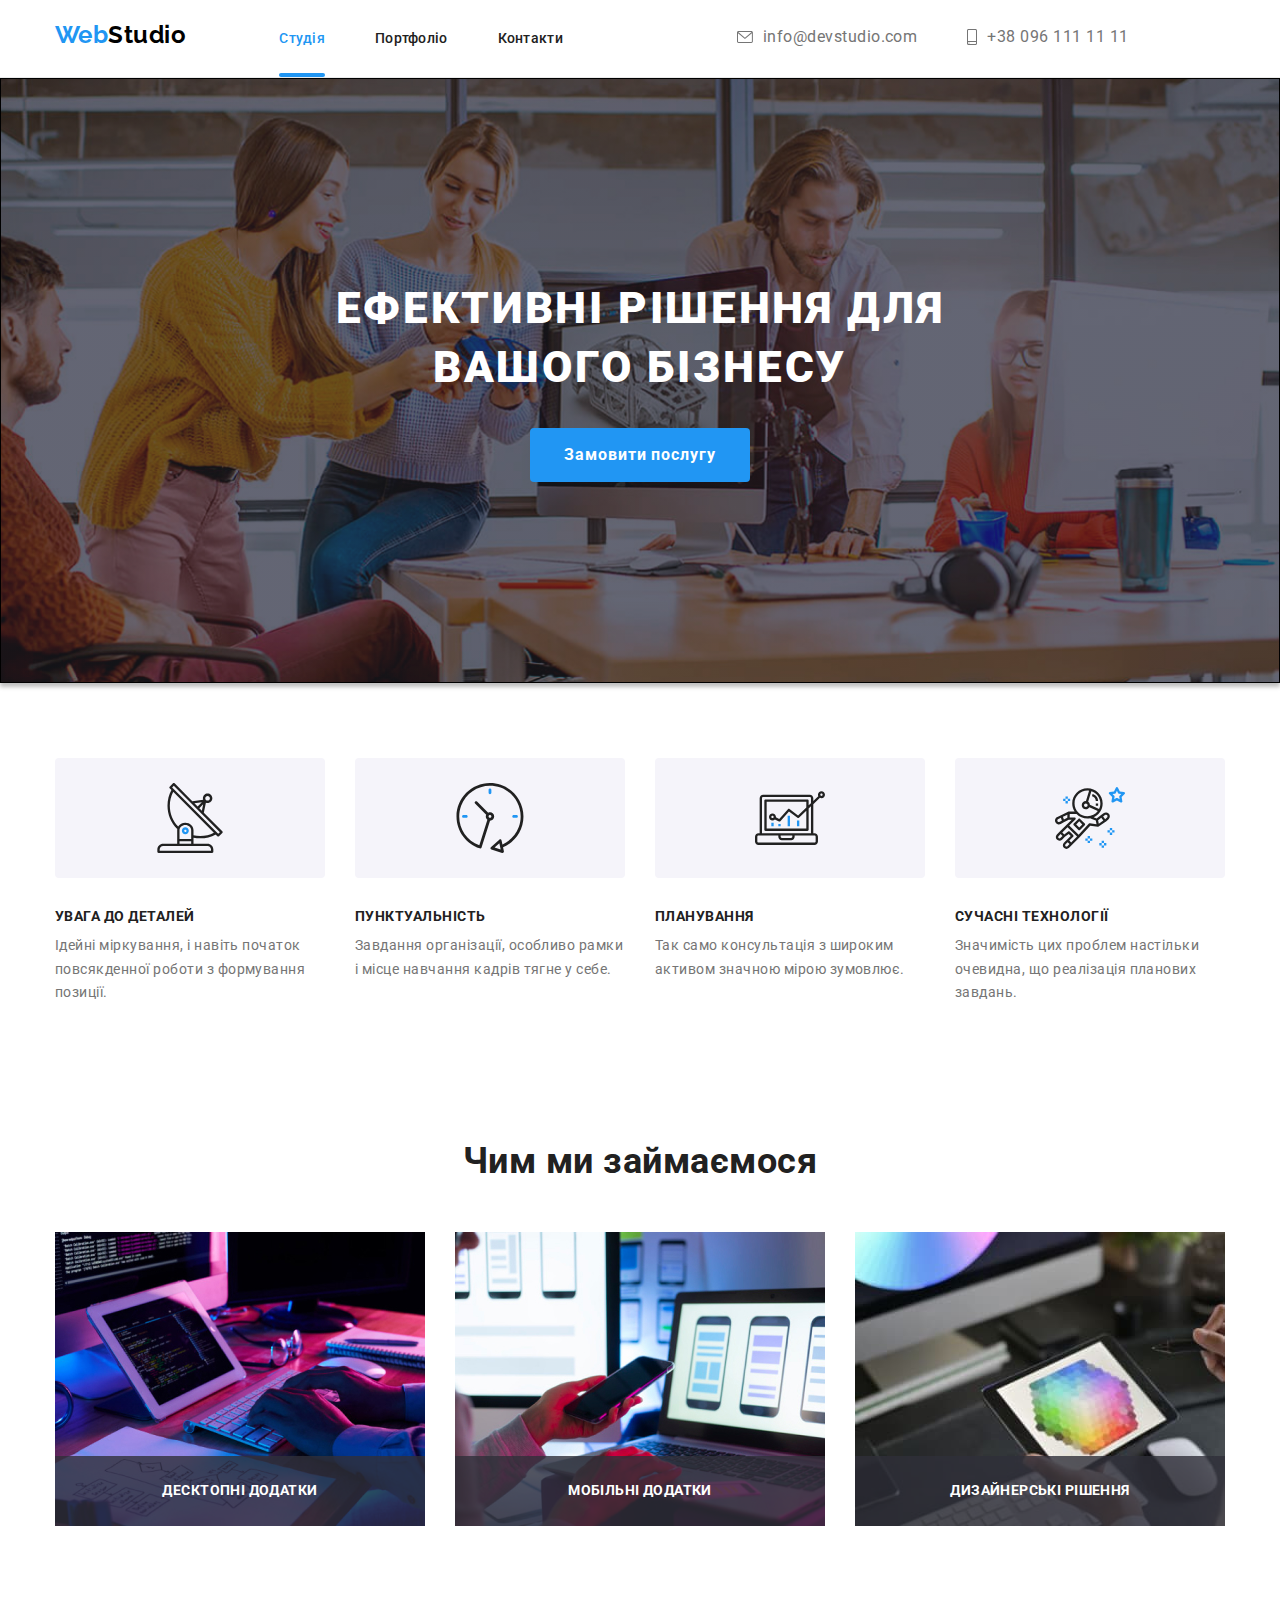
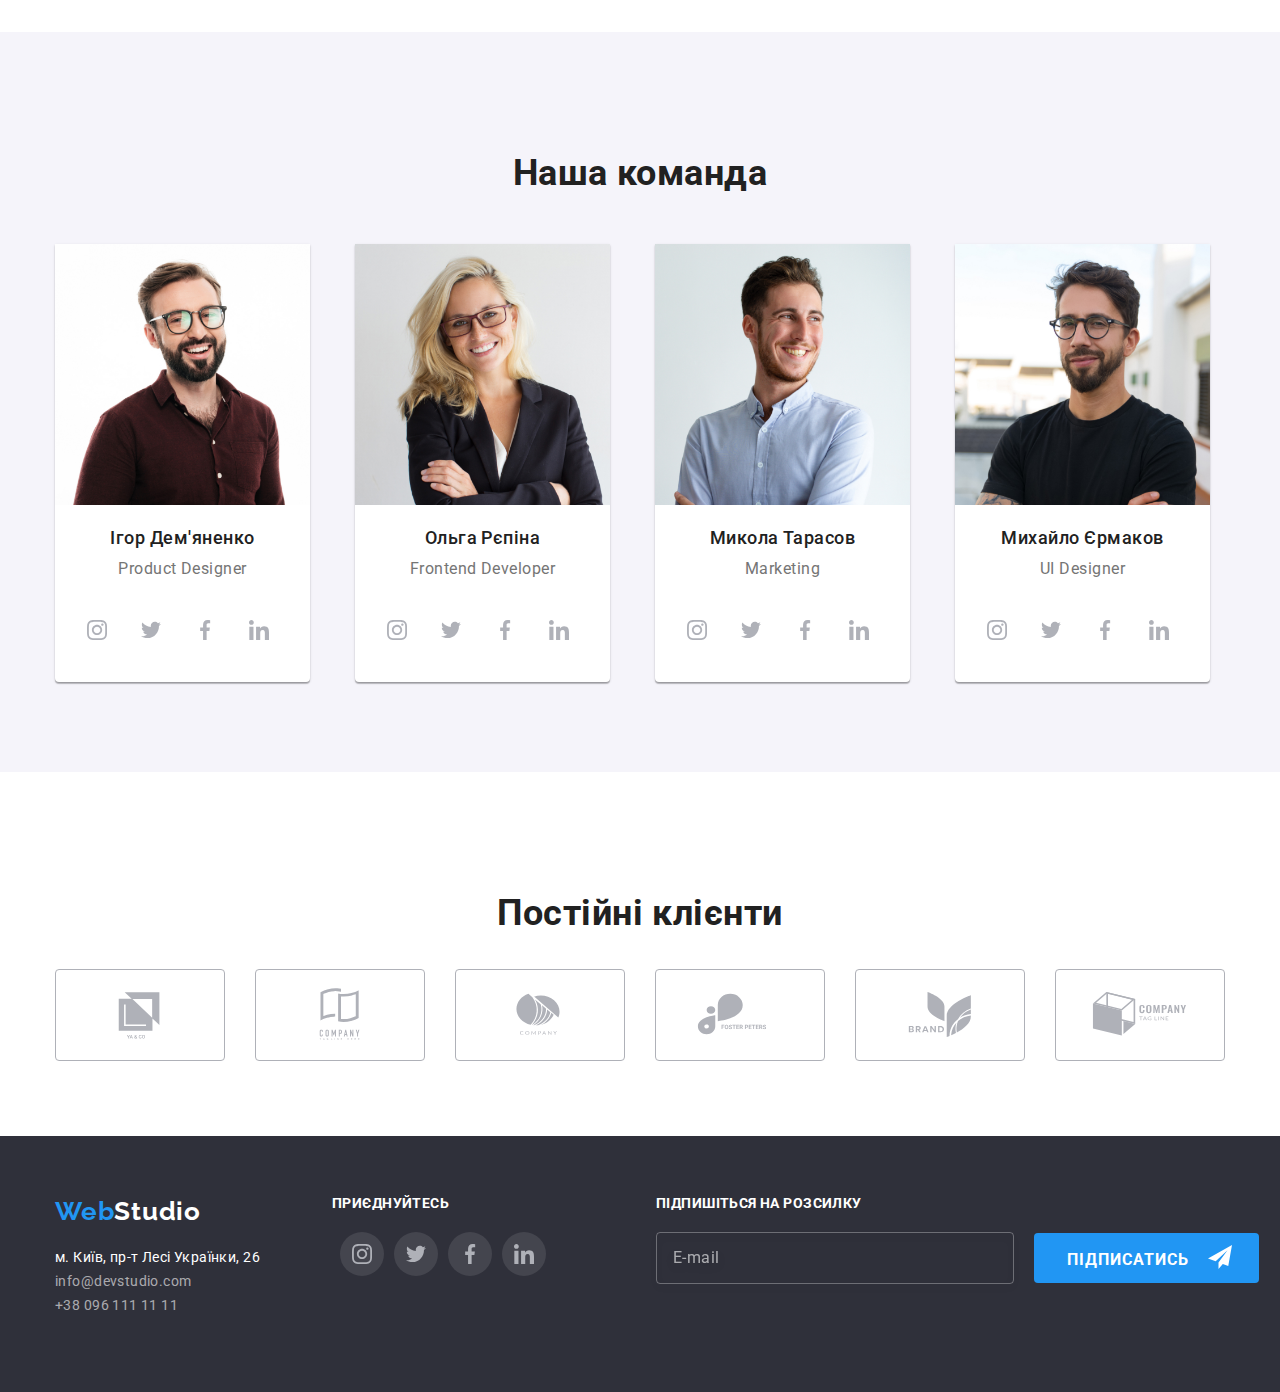
==== commit 0eca4b3b: "28/09" ====
--- a/index.html
+++ b/index.html
@@ -126,8 +126,8 @@
                         <li>
                         <div class="galery--item">
                              <img 
-                            srcset="./images/box1.jpg 1x,
-                            ./images/box1@2x.jpg 2x"
+                            srcset="./images/box2.jpg 1x,
+                            ./images/box2@2x.jpg 2x"
                              src="./images/box2.jpg" alt="Мобільні додатки" max-width="370">
                             <p class="galery--title">Мобільні додатки</p>
                         </div>
@@ -135,8 +135,8 @@
                     <li>
                         <div class="galery--item">
                             <img 
-                            srcset="./images/box1.jpg 1x,
-                            ./images/box1@2x.jpg 2x"
+                            srcset="./images/box3.jpg 1x,
+                            ./images/box3@2x.jpg 2x"
                             src="./images/box3.jpg" alt="Дизайнерські рішення" max-width="370">
                             <p class="galery--title">Дизайнерські рішення</p>
                         </div>
@@ -150,8 +150,12 @@
                 <ul class="team--list">
                     <li class="team--item">
                         <img 
-                        srcset="./images/imgpd.jpg 1x,
-                        ./images/imgpd@2x.jpg 2x"
+                        srcset="./images/imgpd.jpg 270w,
+                        ./images/imgpd@2x.jpg 540w,
+                        ./images/imgpd@mob.jpg 450w,
+                        ./images/imgpd@mob@2x.jpg 900w,
+                        ./images/imgpd@tab.jpg 354w,
+                        ./images/imgpd@tab@2x.jpg 708w"
                         src="./images/imgpd.jpg" alt="Чоловік" width="270" class="team--img">
                         <h3 class="team--title">Ігор Дем'яненко</h3>
                         <p class="team--text">Product Designer</p>
@@ -188,8 +192,12 @@
                     </li>
                     <li class="team--item">
                         <img
-                        srcset="./images/imgfd.jpg 1x,
-                        ./images/imgfd@2x.jpg 2x"
+                        srcset="./images/imgfd.jpg 270w,
+                        ./images/imgfd@2x.jpg 540w,
+                        ./images/imgfd@mob.jpg 450w,
+                        ./images/imgfd@mob@2x.jpg 900w,
+                        ./images/imgfd@tab.jpg 354w,
+                        ./images/imgfd@tab@2x.jpg 708w"
                          src="./images/imgfd.jpg" alt="Жінка" width="270" class="team--img">
                         <h3 class="team--title">Ольга Рєпіна</h3>
                         <p class="team--text">Frontend Developer</p>
@@ -226,8 +234,12 @@
                     </li>
                     <li class="team--item">
                         <img 
-                        srcset="./images/imgm.jpg 1x,
-                        ./images/imgm@2x.jpg 2x"
+                        srcset="./images/imgm.jpg 270w,
+                        ./images/imgm@2x.jpg 540w,
+                        ./images/imgm@mob.jpg 450w,
+                        ./images/imgm@mob@2x.jpg 900w,
+                        ./images/imgm@tab.jpg 354w,
+                        ./images/imgm@tab@2x.jpg 708w"
                         src="./images/imgm.jpg" alt="Чоловік" width="270" class="team--img">
                         <h3 class="team--title">Микола Тарасов</h3>
                         <p class="team--text">Marketing</p>
@@ -264,8 +276,12 @@
                     </li>
                     <li class="team--item">
                         <img 
-                        srcset="./images/imguid.jpg 1x,
-                        ./images/imguid@2x.jpg 2x"
+                        srcset="./images/imguid.jpg 270w,
+                        ./images/imguid@2x.jpg 540w,
+                        ./images/imguid@mob.jpg 450w,
+                        ./images/imguid@mob@2x.jpg 900w,
+                        ./images/imguid@tab.jpg 354w,
+                        ./images/imguid@tab@2x.jpg 708w"
                         src="./images/imguid.jpg" alt="Чоловік" width="270" class="team--img">
                         <h3 class="team--title">Михайло Єрмаков</h3>
                         <p class="team--text">UI Designer</p>
--- a/css/main.min.css
+++ b/css/main.min.css
@@ -1 +1 @@
-@import"https://fonts.googleapis.com/css2?family=Raleway:wght@700&family=Roboto:wght@400;500;700;900&display=swap";/*! modern-normalize v1.1.0 | MIT License | https://github.com/sindresorhus/modern-normalize */*,::before,::after{-webkit-box-sizing:border-box;box-sizing:border-box}html{line-height:1.15;-webkit-text-size-adjust:100%;-moz-tab-size:4;-o-tab-size:4;tab-size:4}body{margin:0;font-family:system-ui,-apple-system,"Segoe UI",Roboto,Helvetica,Arial,sans-serif,"Apple Color Emoji","Segoe UI Emoji"}hr{height:0;color:inherit}abbr[title]{-webkit-text-decoration:underline dotted;text-decoration:underline dotted}b,strong{font-weight:bolder}code,kbd,samp,pre{font-family:ui-monospace,SFMono-Regular,Consolas,"Liberation Mono",Menlo,monospace;font-size:1em}small{font-size:80%}sub,sup{font-size:75%;line-height:0;position:relative;vertical-align:baseline}sub{bottom:-0.25em}sup{top:-0.5em}table{text-indent:0;border-color:inherit}button,input,optgroup,select,textarea{font-family:inherit;font-size:100%;line-height:1.15;margin:0}button,select{text-transform:none}button,[type=button],[type=reset],[type=submit]{-webkit-appearance:button}::-moz-focus-inner{border-style:none;padding:0}:-moz-focusring{outline:1px dotted ButtonText}:-moz-ui-invalid{box-shadow:none}legend{padding:0}progress{vertical-align:baseline}::-webkit-inner-spin-button,::-webkit-outer-spin-button{height:auto}[type=search]{-webkit-appearance:textfield;outline-offset:-2px}::-webkit-search-decoration{-webkit-appearance:none}::-webkit-file-upload-button{-webkit-appearance:button;font:inherit}summary{display:list-item}.logo{color:#000;font-family:Raleway,sans-serif;font-weight:700;font-size:24px;line-height:1.7;margin:0;text-decoration:none}@media screen and (min-width: 768px){.logo{margin-right:93px}}.logo-web{color:#2196f3}.body{font-family:Roboto,sans-serif;letter-spacing:.03em;color:#212121;margin:0}ul{list-style:none}.container{padding-left:15px;padding-right:15px;margin-left:auto;margin-right:auto}@media screen and (min-width: 480px){.container{width:480px}}@media screen and (min-width: 768px){.container{width:768px}}@media screen and (min-width: 1200px){.container{width:1200px}}.page-header{text-decoration:none;position:relative}.menu-button{display:inline-block;padding:0;margin-left:auto;background-color:#fff;border:none;width:40px;height:40px}@media screen and (min-width: 768px){.menu-button{display:none}}.menu-container{display:none;background-color:#fff}.menu-container.is-open{display:block}@media screen and (max-width: 767px){.menu-container{position:absolute;top:100%;left:0;width:100%;display:none;padding:48px 40px;-webkit-box-shadow:0px 4px 8px rgba(0,0,0,.04),0px 2px 4px rgba(0,0,0,.08),0px 1px 3px rgba(0,0,0,.16);box-shadow:0px 4px 8px rgba(0,0,0,.04),0px 2px 4px rgba(0,0,0,.08),0px 1px 3px rgba(0,0,0,.16)}}@media screen and (min-width: 768px){.menu-container{display:-webkit-box;display:-ms-flexbox;display:flex;-webkit-box-align:baseline;-ms-flex-align:baseline;align-items:baseline}}.menu-button--icon{fill:#757575;-webkit-transition:fill 250ms cubic-bezier(0.4, 0, 0.2, 1);transition:fill 250ms cubic-bezier(0.4, 0, 0.2, 1)}.menu-button--icon:hover,.menu-button--icon:focus{fill:#2196f3}.menu-button .icon-close{display:none}.menu-button.is-open .icon-menu{display:none}.menu-button.is-open .icon-close{display:block}.position{display:-webkit-box;display:-ms-flexbox;display:flex}@media screen and (min-width: 768px){.position{-webkit-box-align:baseline;-ms-flex-align:baseline;align-items:baseline}}.site-nav--link{font-size:40px;line-height:1.17;font-weight:500;letter-spacing:.02em;color:#212121;text-decoration:none;-webkit-transition:color 250ms cubic-bezier(0.4, 0, 0.2, 1);transition:color 250ms cubic-bezier(0.4, 0, 0.2, 1)}.site-nav--link:not(last-child){margin-right:50px}.site-nav--link:hover,.site-nav--link:focus{color:#2196f3}@media screen and (min-width: 768px){.site-nav--link{padding-top:32px;padding-bottom:32px;display:block;font-size:14px;line-height:.9}}.site-nav--link__currentcolor{color:#2196f3}@media screen and (min-width: 768px){.site-nav--link__currentcolor{position:relative}.site-nav--link__currentcolor::after{content:"";width:100%;height:4px;background-color:#2196f3;border-radius:2px;position:absolute;bottom:0;left:0}}@media screen and (min-width: 1200px){.site-nav{margin-right:124px}}@media screen and (max-width: 767px){.site-nav--list li{margin-bottom:32px}}.site-nav--list{padding:0;margin:0}@media screen and (max-width: 767px){.site-nav--list{margin:0 0 302px 0}}@media screen and (min-width: 768px){.site-nav--list{display:-webkit-box;display:-ms-flexbox;display:flex}}.page-header--border{border-bottom:1px solid #ececec}.page-header--contact{padding-left:0}@media screen and (min-width: 1200px){.page-header--contact{display:-webkit-box;display:-ms-flexbox;display:flex}}.page-header--list{width:100%}.page-header--list:first-child{margin-right:50px}.page-header--link{display:-webkit-box;display:-ms-flexbox;display:flex;-webkit-box-align:center;-ms-flex-align:center;align-items:center}.page-header--icon{margin-right:10px}@media screen and (max-width: 767px){.page-header--icon{display:none}}.page-header--link{color:#757575;fill:#757575;text-decoration:none;-webkit-transition:color 250ms cubic-bezier(0.4, 0, 0.2, 1);transition:color 250ms cubic-bezier(0.4, 0, 0.2, 1);-webkit-transition:fill 250ms cubic-bezier(0.4, 0, 0.2, 1);transition:fill 250ms cubic-bezier(0.4, 0, 0.2, 1);position:relative}.page-header--link:hover,.page-header--link:focus{color:#2196f3;fill:#2196f3}@media screen and (max-width: 767px){.page-header--link__mobil-accent{font-weight:500;font-size:34px;line-height:40px;letter-spacing:.02em;color:#2196f3}}@media screen and (max-width: 767px){.page-header--link__position{position:absolute;bottom:134px;left:40px}}.page-header--social{padding:0;display:-webkit-box;display:-ms-flexbox;display:flex;margin-top:124px}.page-header--social li:not(:last-child){border-right:1px solid rgba(33,33,33,.2)}@media screen and (min-width: 768px){.page-header--social{display:none}}.page-header--sicial-link{padding:0;font-style:normal;font-weight:500;font-size:18px;line-height:1.22;letter-spacing:.02em;color:#2196f3;text-decoration:none;padding:10px}.page-header--sicial-link:not(:last-child){border-left:1px solid rgba(33,33,33,.2);-webkit-transform:rotate(90deg);transform:rotate(90deg)}@media screen and (min-width: 768px){.page-header--sicial-link{display:none}}.hero--title{color:#fff;font-weight:900;letter-spacing:.06em;text-transform:uppercase;margin-top:0;padding-top:118px;font-size:44px;line-height:1.36}@media screen and (min-width: 1200px){.hero--title{font-size:44px;line-height:1.36;padding-top:200px}}.hero--owerlay{background-image:-webkit-gradient(linear, left top, right top, from(rgba(47, 48, 58, 0.4)), to(rgba(47, 48, 58, 0.4))),url(../../images/Header-desktop.jpg);background-image:linear-gradient(to right, rgba(47, 48, 58, 0.4), rgba(47, 48, 58, 0.4)),url(../../images/Header-desktop.jpg);background-repeat:no-repeat;background-position:center;background-size:cover;border:1px solid #000;-webkit-box-shadow:0px 4px 4px rgba(0,0,0,.25);box-shadow:0px 4px 4px rgba(0,0,0,.25);width:100%}@media screen and (min-device-pixel-ratio: 2),screen and (-webkit-min-device-pixel-ratio: 2),screen and (min-resolution: 192dpi),screen and (min-resolution: 2dppx){.hero--owerlay{background-image:-webkit-gradient(linear, left top, right top, from(rgba(47, 48, 58, 0.4)), to(rgba(47, 48, 58, 0.4))),url(../../images/Header-desktop@2x.jpg);background-image:linear-gradient(to right, rgba(47, 48, 58, 0.4), rgba(47, 48, 58, 0.4)),url(../../images/Header-desktop@2x.jpg)}}.hero{margin-left:auto;margin-right:auto;background-color:#2f303a;text-align:center}@media screen and (max-width: 479px){.hero{max-width:480px}}@media screen and (min-width: 480px){.hero{width:480px}}@media screen and (min-width: 768px){.hero{width:768px}}@media screen and (min-width: 1200px){.hero{min-width:1200px;max-width:1600px}}.hero--button{background:#2196f3;color:#fff;font-family:Roboto,sans-serif;font-weight:700;border-radius:4px;border-color:rgba(0,0,0,0);cursor:pointer;text-align:center;padding:10px 24px;margin-bottom:180px;font-size:16px;line-height:1.88;letter-spacing:.06em}@media screen and (min-width: 768px){.hero--button{margin-bottom:200px;padding:10px 32px}}.section{padding-top:60px;padding-bottom:60px}@media screen and (min-width: 1200px){.section{padding-top:90px;padding-bottom:90px}}.predominantly--list{margin:0;padding-left:0}@media screen and (min-width: 768px){.predominantly--list{margin:-15px;border:none}}@media screen and (min-width: 1200px){.predominantly--list{display:-webkit-box;display:-ms-flexbox;display:flex;-webkit-box-pack:center;-ms-flex-pack:center;justify-content:center}}.predominantly--item{display:inline-block}@media screen and (min-width: 768px){.predominantly--item{margin:15px;width:350px}}@media screen and (min-width: 1200px){.predominantly--item{margin:0;width:270px}}.predominantly--head{list-style:none;position:absolute;clip:rect(0 0 0 0);width:1px;height:1px;margin:-1px}@media screen and (min-width: 1200px){.predominantly--item:not(:last-child){margin-right:30px}}.predominantly--icon{margin-left:auto;margin-right:auto}.predominantly--box{text-align:center;padding-top:25px;padding-bottom:25px;background:#f5f4fa;border-radius:4px;margin-right:auto;margin-left:auto}@media screen and (min-width: 768px){.predominantly--box{width:354px;height:120px;display:inline-block}}@media screen and (min-width: 1200px){.predominantly--box{height:120px;width:270px;display:-webkit-box;display:-ms-flexbox;display:flex;-webkit-box-align:center;-ms-flex-align:center;align-items:center}}.predominantly--title{font-size:14px;line-height:1.15;text-transform:uppercase;margin-bottom:10px;margin-top:30px}.predominantly--text{color:#757575;font-size:14px;line-height:1.7;margin-top:0;margin-bottom:30px}.section--title{font-weight:700;font-size:28px;line-height:1.18;color:#212121;text-align:center;margin-bottom:50px}@media screen and (min-width: 1200px){.section--title{font-size:36px;line-height:1.17}}.galery{padding-top:0;display:none}@media screen and (min-width: 1200px){.galery{display:block}}.galery--list{padding-left:0;display:-webkit-box;display:-ms-flexbox;display:flex;-webkit-box-pack:justify;-ms-flex-pack:justify;justify-content:space-between}.galery--item{position:relative;display:-webkit-box;display:-ms-flexbox;display:flex}.galery--title{font-weight:700;font-size:14px;line-height:1.14;text-align:center;letter-spacing:.03em;text-transform:uppercase;color:#fff;margin:0;background:rgba(47,48,58,.8);position:absolute;bottom:0;left:0;width:100%;height:70px;display:-webkit-box;display:-ms-flexbox;display:flex;-webkit-box-align:center;-ms-flex-align:center;align-items:center;-webkit-box-pack:center;-ms-flex-pack:center;justify-content:center}.team{background-color:#f5f4fa}.team--list{margin-bottom:30px;padding-left:0;margin:0}@media screen and (min-width: 768px){.team--list{margin:-15px}}@media screen and (min-width: 1200px){.team--list{display:-webkit-box;display:-ms-flexbox;display:flex;margin-right:0;-webkit-box-pack:justify;-ms-flex-pack:justify;justify-content:space-between}}.team--img{margin-left:auto;margin-right:auto;width:100%}@media screen and (min-width: 1200px){.team--item:not(:last-child){margin-right:30px}}.team--item{background:#fff;-webkit-box-shadow:0px 1px 3px rgba(0,0,0,.12),0px 1px 1px rgba(0,0,0,.14),0px 2px 1px rgba(0,0,0,.2);box-shadow:0px 1px 3px rgba(0,0,0,.12),0px 1px 1px rgba(0,0,0,.14),0px 2px 1px rgba(0,0,0,.2);border-radius:0px 0px 4px 4px;margin-bottom:30px;padding:0;width:100%;margin-right:auto;margin-left:auto;max-width:450px}@media screen and (min-width: 768px){.team--item{width:350px;display:inline-block;padding:0;margin:15px}}.team--title{font-weight:500;font-size:16px;line-height:1.2;margin-bottom:10px;text-align:center}@media screen and (min-width: 768px){.team--title{font-size:18px}}.team--text{color:#757575;font-size:16px;line-height:1.2;margin-top:0;margin-bottom:30px;text-align:center}.social-networks{display:-webkit-box;display:-ms-flexbox;display:flex;padding:0;-webkit-box-pack:center;-ms-flex-pack:center;justify-content:center}.social-networks--link{display:-webkit-box;display:-ms-flexbox;display:flex;width:44px;height:44px;-webkit-box-align:center;-ms-flex-align:center;align-items:center;-webkit-box-pack:center;-ms-flex-pack:center;justify-content:center;margin-bottom:30px;fill:#afb1b8;margin-right:10px;background-color:rgba(255,255,255,.1);border-radius:50%;-webkit-transition:fill 250ms cubic-bezier(0.4, 0, 0.2, 1);transition:fill 250ms cubic-bezier(0.4, 0, 0.2, 1);-webkit-transition:background-color 250ms cubic-bezier(0.4, 0, 0.2, 1);transition:background-color 250ms cubic-bezier(0.4, 0, 0.2, 1)}.social-networks--link:not(:last-child){margin-right:10px}.social-networks--link:hover,.social-networks--link:focus{fill:#fff;background-color:#2196f3}.client--list{padding:0;display:block;margin:-15px}@media screen and (min-width: 1200px){.client--list{display:-webkit-box;display:-ms-flexbox;display:flex;-webkit-box-pack:center;-ms-flex-pack:center;justify-content:center}}.client--item{display:inline-block;margin:15px}@media screen and (min-width: 1200px){.client--item{margin:0}}@media screen and (min-width: 1200px){.client--item:not(:last-child){margin-right:30px}}.client--icon{display:-webkit-box;display:-ms-flexbox;display:flex;border:1px solid;border-color:#afb1b8;border-radius:4px;-webkit-box-align:center;-ms-flex-align:center;align-items:center;-webkit-box-pack:center;-ms-flex-pack:center;justify-content:center;fill:#afb1b8;background:rgba(255,255,255,.1);-webkit-transition:border-color 250ms cubic-bezier(0.4, 0, 0.2, 1);transition:border-color 250ms cubic-bezier(0.4, 0, 0.2, 1);-webkit-transition:fill 250ms cubic-bezier(0.4, 0, 0.2, 1);transition:fill 250ms cubic-bezier(0.4, 0, 0.2, 1)}.client--icon:hover,.client--icon:focus{fill:#2196f3;border-color:#2196f3}@media screen and (min-width: 480px){.client--icon{width:200px;height:92px}}@media screen and (min-width: 768px){.client--icon{width:222px}}@media screen and (min-width: 1200px){.client--icon{width:170px}}.footer{background-color:#2f303a;padding-top:60px;padding-bottom:60px}.footer-logo{font-family:"Raleway";font-style:normal;font-weight:700;font-size:24px;line-height:1.17;text-align:center;letter-spacing:.03em;text-decoration:none;color:#fff;margin-bottom:20px}@media screen and (min-width: 1200px){.footer-logo{font-size:26px}}.footer--contact{margin-top:20px;padding:0;text-decoration:none;font-style:normal;font-size:14px;line-height:1.71;letter-spacing:.03em}.footer--address{text-align:center;margin-top:20px;text-decoration:none;color:#fff}.footer--link{text-decoration:none;text-align:center;color:rgba(255,255,255,.6);-webkit-transition:color 250ms cubic-bezier(0.4, 0, 0.2, 1);transition:color 250ms cubic-bezier(0.4, 0, 0.2, 1)}.footer--link:hover,.footer--link:focus{color:#2196f3}@media screen and (min-width: 1200px){.box{display:-webkit-box;display:-ms-flexbox;display:flex}}.box--address{text-align:center;display:inline-block;width:100%;margin-bottom:60px}@media screen and (min-width: 768px){.box--address{width:49%}}@media screen and (min-width: 1200px){.box--address{width:207px;text-align:start;margin-right:70px}}.footer--title{font-weight:700;font-size:14px;line-height:1.14;text-align:center;letter-spacing:.03em;text-transform:uppercase;color:#fff;display:block;margin-bottom:20px}@media screen and (min-width: 1200px){.footer--title{text-align:left;display:block}}.box--social{text-align:center;display:inline-block;width:100%;margin-bottom:60px}@media screen and (min-width: 768px){.box--social{width:49%}}@media screen and (min-width: 1200px){.box--social{width:231px;margin-right:93px}}.subscription{text-align:center;display:block;max-width:450px;margin-left:auto;margin-right:auto}@media screen and (min-width: 1200px){.subscription{display:-webkit-box;display:-ms-flexbox;display:flex;width:570px;margin:0}}.subscription--label{font-weight:700;font-size:14px;line-height:1.14;letter-spacing:.03em;text-transform:uppercase;color:#fff;display:block;margin-bottom:20px;text-align:left}.subscription--email{border:1px solid;border-color:rgba(255,255,255,.3);-webkit-filter:drop-shadow(0px 4px 4px rgba(0, 0, 0, 0.15));filter:drop-shadow(0px 4px 4px rgba(0, 0, 0, 0.15));border-radius:4px;background-color:rgba(0,0,0,0);letter-spacing:.03em;padding:15px 16px;color:#fff;font-size:16px;line-height:1.25;display:inline-block;width:100%;margin:0}.subscription--email::-webkit-input-placeholder{color:rgba(255,255,255,.6)}.subscription--email::-moz-placeholder{color:rgba(255,255,255,.6)}.subscription--email:-ms-input-placeholder{color:rgba(255,255,255,.6)}.subscription--email::-ms-input-placeholder{color:rgba(255,255,255,.6)}.subscription--email::placeholder{color:rgba(255,255,255,.6)}.subscription--email:focus{border-color:rgba(255,255,255,.3)}@media screen and (min-width: 1200px){.subscription--email{width:358px}}.subscription--button{padding:10px 28px 10px 31px;background-color:#2196f3;font-weight:700;font-size:16px;line-height:1.87;text-align:center;letter-spacing:.06em;color:#fff;border-radius:4px;border-color:rgba(0,0,0,0);text-transform:uppercase;display:-webkit-box;display:-ms-flexbox;display:flex;max-height:50px;margin-left:auto;margin-right:auto;margin-top:20px}@media screen and (min-width: 1200px){.subscription--button{margin-top:0;margin-left:20px;padding:10px 68px 10px 31px;position:relative}}@media screen and (min-width: 1200px){.subscription--position{display:-webkit-box;display:-ms-flexbox;display:flex;-webkit-box-align:center;-ms-flex-align:center;align-items:center}}.subscription--icon{margin-left:12px}@media screen and (min-width: 1200px){.subscription--icon{position:absolute;top:10px;right:25px}}.backdrop{background-color:rgba(0,0,0,.2);width:100%;height:100%;opacity:1;-webkit-transition:opacity 250ms cubic-bezier(0.4, 0, 0.2, 1);transition:opacity 250ms cubic-bezier(0.4, 0, 0.2, 1);padding:93px 15px;overflow-y:scroll;position:fixed;left:0;top:0}.is-hidden{opacity:0;pointer-events:none;visibility:hidden}.modal{max-width:480px;margin-left:auto;margin-right:auto;max-width:480px;padding:8px;background:#fff;-webkit-box-shadow:0px 1px 3px rgba(0,0,0,.12),0px 1px 1px rgba(0,0,0,.14),0px 2px 1px rgba(0,0,0,.2);box-shadow:0px 1px 3px rgba(0,0,0,.12),0px 1px 1px rgba(0,0,0,.14),0px 2px 1px rgba(0,0,0,.2);border-radius:4px}@media screen and (min-width: 1200px){.modal{width:528px;height:581px;position:absolute;top:50%;left:50%;-webkit-transition:-webkit-transform 250ms cubic-bezier(0.4, 0, 0.2, 1);transition:-webkit-transform 250ms cubic-bezier(0.4, 0, 0.2, 1);transition:transform 250ms cubic-bezier(0.4, 0, 0.2, 1);transition:transform 250ms cubic-bezier(0.4, 0, 0.2, 1), -webkit-transform 250ms cubic-bezier(0.4, 0, 0.2, 1);-webkit-transform:translate(-50%, -50%) scale(1);transform:translate(-50%, -50%) scale(1)}}.button-exit{background-color:#fff;border:1px solid rgba(0,0,0,.1);width:30px;height:30px;border-radius:50%;display:block;margin-left:auto;cursor:pointer;text-align:center;padding:0;fill:#000}.button-exit:hover{-webkit-transition:fill 250ms cubic-bezier(0.4, 0, 0.2, 1);transition:fill 250ms cubic-bezier(0.4, 0, 0.2, 1);fill:#2196f3}@media screen and (min-width: 1200px){.button-exit{position:absolute;top:8px;right:8px}}.modal--head{font-weight:700;font-size:20px;line-height:1.15;text-align:center;letter-spacing:.03em;color:#212121;margin:40px 40px 12px 40px}.modal-form{display:-webkit-box;display:-ms-flexbox;display:flex;-webkit-box-orient:vertical;-webkit-box-direction:normal;-ms-flex-direction:column;flex-direction:column;padding:0 40px 40px 40px;fill:#000}.modal-form--label{font-size:12px;line-height:1.16;letter-spacing:.01em;color:#757575;margin-bottom:4px;position:relative;display:-webkit-box;display:-ms-flexbox;display:flex;-webkit-box-orient:vertical;-webkit-box-direction:normal;-ms-flex-direction:column;flex-direction:column;-webkit-transition:fill 250ms cubic-bezier(0.4, 0, 0.2, 1);transition:fill 250ms cubic-bezier(0.4, 0, 0.2, 1)}.modal-form--label:focus-within{fill:#2196f3}.modal-form--input{font-size:16px;line-height:1.87;border:1px solid;border-color:rgba(33,33,33,.2);border-radius:4px;height:40px;margin-bottom:10px;padding-left:49.8px;display:block;-webkit-transition:border-color 250ms cubic-bezier(0.4, 0, 0.2, 1);transition:border-color 250ms cubic-bezier(0.4, 0, 0.2, 1);outline:none}.modal-form--input:focus{border-color:#2196f3}.modal-form--icon{position:absolute;top:25px;left:20px}.modal-form--textarea{resize:none;width:93%;border:1px solid;border-color:rgba(33,33,33,.2);border-radius:4px;margin-bottom:20px;color:rgba(117,117,117,.5);font-family:"Roboto";font-style:normal;font-weight:400;padding:12px 16px;outline:none;-webkit-transition:border-color 250ms cubic-bezier(0.4, 0, 0.2, 1);transition:border-color 250ms cubic-bezier(0.4, 0, 0.2, 1)}.modal-form--textarea:focus{border-color:#2196f3}.modal--submit{letter-spacing:.06em;color:#fff;font-weight:700;font-size:16px;line-height:1.87;padding:10px 52px;background-color:#2196f3;border-color:rgba(0,0,0,0);margin:30px auto 40px auto;border-radius:4px;-webkit-box-shadow:none;box-shadow:none;cursor:pointer;-webkit-transition:-webkit-box-shadow 250ms cubic-bezier(0.4, 0, 0.2, 1);transition:-webkit-box-shadow 250ms cubic-bezier(0.4, 0, 0.2, 1);transition:box-shadow 250ms cubic-bezier(0.4, 0, 0.2, 1);transition:box-shadow 250ms cubic-bezier(0.4, 0, 0.2, 1), -webkit-box-shadow 250ms cubic-bezier(0.4, 0, 0.2, 1)}.modal--submit:hover{-webkit-box-shadow:0px 4px 4px rgba(0,0,0,.15);box-shadow:0px 4px 4px rgba(0,0,0,.15)}.checkbox--label{letter-spacing:.03em;font-size:12px;line-height:14px;color:#757575;display:-webkit-box;display:-ms-flexbox;display:flex;-webkit-box-align:center;-ms-flex-align:center;align-items:center;margin-left:24px;position:relative}.checkbox{-webkit-appearance:none;-moz-appearance:none;appearance:none;position:absolute}.checkbox--link{color:#2196f3;margin-left:8px}.checkbox--icon{width:16px;height:15px;display:block;border-radius:4px;border:2px solid #212121;margin-right:8px;position:absolute;-webkit-transition:opacity 250ms cubic-bezier(0.4, 0, 0.2, 1);transition:opacity 250ms cubic-bezier(0.4, 0, 0.2, 1);left:-24px;-webkit-transition:background-color 250ms cubic-bezier(0.4, 0, 0.2, 1);transition:background-color 250ms cubic-bezier(0.4, 0, 0.2, 1)}.checkbox--icon svg{opacity:0;-webkit-transition:opacity 250ms cubic-bezier(0.4, 0, 0.2, 1);transition:opacity 250ms cubic-bezier(0.4, 0, 0.2, 1)}.checkbox:checked~.checkbox--icon svg{opacity:1}.checkbox:checked~.checkbox--icon{border-color:#2196f3;background-color:#2196f3}.portfolio--header{list-style:none;position:absolute;clip:rect(0 0 0 0);width:1px;height:1px;margin:-1px}.filter{padding:0}@media screen and (min-width: 768px){.filter{display:-webkit-box;display:-ms-flexbox;display:flex;-webkit-box-pack:center;-ms-flex-pack:center;justify-content:center}}.filter--items{margin-right:8px;margin-bottom:15px;display:inline-block}@media screen and (min-width: 768px){.filter--items{margin-bottom:50px}}.filter--button{font-weight:500;font-size:16px;line-height:1.62;padding-left:22px;padding-right:22px;background-color:#f5f4fa;border-radius:4px;border-color:rgba(0,0,0,0);font-family:Roboto,sans-serif;cursor:pointer;-webkit-box-shadow:none;box-shadow:none;-webkit-transition:background-color 250ms cubic-bezier(0.4, 0, 0.2, 1);transition:background-color 250ms cubic-bezier(0.4, 0, 0.2, 1);-webkit-transition:color 250ms cubic-bezier(0.4, 0, 0.2, 1);transition:color 250ms cubic-bezier(0.4, 0, 0.2, 1);-webkit-transition:-webkit-box-shadow 250ms cubic-bezier(0.4, 0, 0.2, 1);transition:-webkit-box-shadow 250ms cubic-bezier(0.4, 0, 0.2, 1);transition:box-shadow 250ms cubic-bezier(0.4, 0, 0.2, 1);transition:box-shadow 250ms cubic-bezier(0.4, 0, 0.2, 1), -webkit-box-shadow 250ms cubic-bezier(0.4, 0, 0.2, 1)}.filter--button:hover,.filter--button:focus{background-color:#2196f3;color:#fff;-webkit-box-shadow:0px 3px 1px rgba(0,0,0,.1),0px 1px 2px rgba(0,0,0,.08),0px 2px 2px rgba(0,0,0,.12);box-shadow:0px 3px 1px rgba(0,0,0,.1),0px 1px 2px rgba(0,0,0,.08),0px 2px 2px rgba(0,0,0,.12)}.portfolio--list{display:-webkit-box;display:-ms-flexbox;display:flex;-ms-flex-wrap:wrap;flex-wrap:wrap;padding:0;margin:-15px}.portfolio--items{margin-bottom:30px}@media screen and (max-width: 767px){.portfolio--items{width:100%}}@media screen and (min-width: 768px){.portfolio--items{margin:15px;width:calc((100% - 60px)/2)}}@media screen and (min-width: 1200px){.portfolio--items{margin:15px;width:calc((100% - 60px)/3.1)}}.portfolio--items:hover{-webkit-box-shadow:0px 1px 1px rgba(0,0,0,.12),0px 4px 4px rgba(0,0,0,.06),1px 4px 6px rgba(0,0,0,.16);box-shadow:0px 1px 1px rgba(0,0,0,.12),0px 4px 4px rgba(0,0,0,.06),1px 4px 6px rgba(0,0,0,.16)}.portfolio--card{text-decoration:none}.portfolio--card__hover{position:relative;overflow:hidden}.portfolio--img{display:block;-webkit-box-shadow:none;box-shadow:none;-webkit-transition:-webkit-box-shadow 250ms cubic-bezier(0.4, 0, 0.2, 1);transition:-webkit-box-shadow 250ms cubic-bezier(0.4, 0, 0.2, 1);transition:box-shadow 250ms cubic-bezier(0.4, 0, 0.2, 1);transition:box-shadow 250ms cubic-bezier(0.4, 0, 0.2, 1), -webkit-box-shadow 250ms cubic-bezier(0.4, 0, 0.2, 1)}@media screen and (max-width: 767px){.portfolio--img{width:100%}}.portfolio--description{width:370px;margin:0;padding:63px 24px;font-size:18px;line-height:1.55;letter-spacing:.03em;color:#fff;background:rgba(33,150,243,.9);position:absolute;-webkit-transition:-webkit-transform 250ms cubic-bezier(0.4, 0, 0.2, 1);transition:-webkit-transform 250ms cubic-bezier(0.4, 0, 0.2, 1);transition:transform 250ms cubic-bezier(0.4, 0, 0.2, 1);transition:transform 250ms cubic-bezier(0.4, 0, 0.2, 1), -webkit-transform 250ms cubic-bezier(0.4, 0, 0.2, 1)}@media screen and (max-width: 767px){.portfolio--description{width:100%}}.portfolio--card:hover .portfolio--description{-webkit-transform:translateY(-100%);transform:translateY(-100%)}.portfolio--signature{border-right:1px solid #eee;border-left:1px solid #eee;border-bottom:1px solid #eee;color:#757575}.portfolio--title{font-weight:700;font-size:18px;line-height:2;letter-spacing:.06em;margin:0px 0 4px 24px;padding-top:20px;color:#212121}.portfolio--text{font-size:16px;line-height:1.87;margin-bottom:20px;margin-top:0;margin-left:24px}/*# sourceMappingURL=main.min.css.map */+@import"https://fonts.googleapis.com/css2?family=Raleway:wght@700&family=Roboto:wght@400;500;700;900&display=swap";/*! modern-normalize v1.1.0 | MIT License | https://github.com/sindresorhus/modern-normalize */*,::before,::after{-webkit-box-sizing:border-box;box-sizing:border-box}html{line-height:1.15;-webkit-text-size-adjust:100%;-moz-tab-size:4;-o-tab-size:4;tab-size:4}body{margin:0;font-family:system-ui,-apple-system,"Segoe UI",Roboto,Helvetica,Arial,sans-serif,"Apple Color Emoji","Segoe UI Emoji"}hr{height:0;color:inherit}abbr[title]{-webkit-text-decoration:underline dotted;text-decoration:underline dotted}b,strong{font-weight:bolder}code,kbd,samp,pre{font-family:ui-monospace,SFMono-Regular,Consolas,"Liberation Mono",Menlo,monospace;font-size:1em}small{font-size:80%}sub,sup{font-size:75%;line-height:0;position:relative;vertical-align:baseline}sub{bottom:-0.25em}sup{top:-0.5em}table{text-indent:0;border-color:inherit}button,input,optgroup,select,textarea{font-family:inherit;font-size:100%;line-height:1.15;margin:0}button,select{text-transform:none}button,[type=button],[type=reset],[type=submit]{-webkit-appearance:button}::-moz-focus-inner{border-style:none;padding:0}:-moz-focusring{outline:1px dotted ButtonText}:-moz-ui-invalid{box-shadow:none}legend{padding:0}progress{vertical-align:baseline}::-webkit-inner-spin-button,::-webkit-outer-spin-button{height:auto}[type=search]{-webkit-appearance:textfield;outline-offset:-2px}::-webkit-search-decoration{-webkit-appearance:none}::-webkit-file-upload-button{-webkit-appearance:button;font:inherit}summary{display:list-item}.logo{color:#000;font-family:Raleway,sans-serif;font-weight:700;font-size:24px;line-height:1.7;margin:0;text-decoration:none}@media screen and (min-width: 768px){.logo{margin-right:93px}}.logo-web{color:#2196f3}.body{font-family:Roboto,sans-serif;letter-spacing:.03em;color:#212121;margin:0}ul{list-style:none}.container{padding-left:15px;padding-right:15px;margin-left:auto;margin-right:auto}@media screen and (min-width: 480px){.container{width:480px}}@media screen and (min-width: 768px){.container{width:768px}}@media screen and (min-width: 1200px){.container{width:1200px}}.page-header{text-decoration:none;position:relative}.menu-button{display:inline-block;padding:0;margin-left:auto;background-color:#fff;border:none;width:40px;height:40px}@media screen and (min-width: 768px){.menu-button{display:none}}.menu-container{display:none;background-color:#fff}.menu-container.is-open{display:block}@media screen and (max-width: 767px){.menu-container{position:absolute;top:100%;left:0;width:100%;display:none;padding:48px 40px;-webkit-box-shadow:0px 4px 8px rgba(0,0,0,.04),0px 2px 4px rgba(0,0,0,.08),0px 1px 3px rgba(0,0,0,.16);box-shadow:0px 4px 8px rgba(0,0,0,.04),0px 2px 4px rgba(0,0,0,.08),0px 1px 3px rgba(0,0,0,.16)}}@media screen and (min-width: 768px){.menu-container{display:-webkit-box;display:-ms-flexbox;display:flex;-webkit-box-align:baseline;-ms-flex-align:baseline;align-items:baseline}}.menu-button--icon{fill:#757575;-webkit-transition:fill 250ms cubic-bezier(0.4, 0, 0.2, 1);transition:fill 250ms cubic-bezier(0.4, 0, 0.2, 1)}.menu-button--icon:hover,.menu-button--icon:focus{fill:#2196f3}.menu-button .icon-close{display:none}.menu-button.is-open .icon-menu{display:none}.menu-button.is-open .icon-close{display:block}.position{display:-webkit-box;display:-ms-flexbox;display:flex}@media screen and (min-width: 768px){.position{-webkit-box-align:baseline;-ms-flex-align:baseline;align-items:baseline}}.site-nav--link{font-size:40px;line-height:1.17;font-weight:500;letter-spacing:.02em;color:#212121;text-decoration:none;-webkit-transition:color 250ms cubic-bezier(0.4, 0, 0.2, 1);transition:color 250ms cubic-bezier(0.4, 0, 0.2, 1)}.site-nav--link:not(last-child){margin-right:50px}.site-nav--link:hover,.site-nav--link:focus{color:#2196f3}@media screen and (min-width: 768px){.site-nav--link{padding-top:32px;padding-bottom:32px;display:block;font-size:14px;line-height:.9}}.site-nav--link__currentcolor{color:#2196f3}@media screen and (min-width: 768px){.site-nav--link__currentcolor{position:relative}.site-nav--link__currentcolor::after{content:"";width:100%;height:4px;background-color:#2196f3;border-radius:2px;position:absolute;bottom:0;left:0}}@media screen and (min-width: 1200px){.site-nav{margin-right:124px}}@media screen and (max-width: 767px){.site-nav--list li{margin-bottom:32px}}.site-nav--list{padding:0;margin:0}@media screen and (max-width: 767px){.site-nav--list{margin:0 0 302px 0}}@media screen and (min-width: 768px){.site-nav--list{display:-webkit-box;display:-ms-flexbox;display:flex}}.page-header--border{border-bottom:1px solid #ececec}.page-header--contact{padding-left:0}@media screen and (min-width: 1200px){.page-header--contact{display:-webkit-box;display:-ms-flexbox;display:flex}}.page-header--list{width:100%}.page-header--list:first-child{margin-right:50px}.page-header--link{display:-webkit-box;display:-ms-flexbox;display:flex;-webkit-box-align:center;-ms-flex-align:center;align-items:center}.page-header--icon{margin-right:10px}@media screen and (max-width: 767px){.page-header--icon{display:none}}.page-header--link{color:#757575;fill:#757575;text-decoration:none;-webkit-transition:color 250ms cubic-bezier(0.4, 0, 0.2, 1);transition:color 250ms cubic-bezier(0.4, 0, 0.2, 1);-webkit-transition:fill 250ms cubic-bezier(0.4, 0, 0.2, 1);transition:fill 250ms cubic-bezier(0.4, 0, 0.2, 1);position:relative}.page-header--link:hover,.page-header--link:focus{color:#2196f3;fill:#2196f3}@media screen and (max-width: 767px){.page-header--link__mobil-accent{font-weight:500;font-size:34px;line-height:40px;letter-spacing:.02em;color:#2196f3}}@media screen and (max-width: 767px){.page-header--link__position{position:absolute;bottom:134px;left:40px}}.page-header--social{padding:0;display:-webkit-box;display:-ms-flexbox;display:flex;margin-top:124px}.page-header--social li:not(:last-child){border-right:1px solid rgba(33,33,33,.2)}@media screen and (min-width: 768px){.page-header--social{display:none}}.page-header--sicial-link{padding:0;font-style:normal;font-weight:500;font-size:18px;line-height:1.22;letter-spacing:.02em;color:#2196f3;text-decoration:none;padding:10px}.page-header--sicial-link:not(:last-child){border-left:1px solid rgba(33,33,33,.2);-webkit-transform:rotate(90deg);transform:rotate(90deg)}@media screen and (min-width: 768px){.page-header--sicial-link{display:none}}.hero--title{color:#fff;font-weight:900;letter-spacing:.06em;text-transform:uppercase;margin-top:0;padding-top:118px;font-size:44px;line-height:1.36}@media screen and (min-width: 1200px){.hero--title{font-size:44px;line-height:1.36;padding-top:200px}}.hero--owerlay{background-image:-webkit-gradient(linear, left top, right top, from(rgba(47, 48, 58, 0.4)), to(rgba(47, 48, 58, 0.4))),url(../images/Header-desktop.jpg);background-image:linear-gradient(to right, rgba(47, 48, 58, 0.4), rgba(47, 48, 58, 0.4)),url(../images/Header-desktop.jpg);background-repeat:no-repeat;background-position:center;background-size:cover;border:1px solid #000;-webkit-box-shadow:0px 4px 4px rgba(0,0,0,.25);box-shadow:0px 4px 4px rgba(0,0,0,.25);margin-left:auto;margin-right:auto}@media screen and (max-width: 479px){.hero--owerlay{max-width:480px}}@media screen and (min-width: 480px)and (max-width: 768px){.hero--owerlay{width:480px}}@media screen and (min-width: 768px)and (max-width: 1199px){.hero--owerlay{width:768px}}@media screen and (min-width: 1200px){.hero--owerlay{max-width:1600px}}@media screen and (min-device-pixel-ratio: 2),screen and (-webkit-min-device-pixel-ratio: 2),screen and (min-resolution: 192dpi),screen and (min-resolution: 2dppx){.hero--owerlay{background-image:-webkit-gradient(linear, left top, right top, from(rgba(47, 48, 58, 0.4)), to(rgba(47, 48, 58, 0.4))),url(../images/Header-desktop@2x.jpg);background-image:linear-gradient(to right, rgba(47, 48, 58, 0.4), rgba(47, 48, 58, 0.4)),url(../images/Header-desktop@2x.jpg)}}.hero{text-align:center}@media screen and (min-width: 1200px){.hero{background-color:#2f303a}}.hero--button{background:#2196f3;color:#fff;font-family:Roboto,sans-serif;font-weight:700;border-radius:4px;border-color:rgba(0,0,0,0);cursor:pointer;text-align:center;padding:10px 24px;margin-bottom:180px;font-size:16px;line-height:1.88;letter-spacing:.06em}@media screen and (min-width: 768px){.hero--button{margin-bottom:200px;padding:10px 32px}}.section{padding-top:60px;padding-bottom:60px}@media screen and (min-width: 1200px){.section{padding-top:90px;padding-bottom:90px}}.predominantly--list{margin:0;padding-left:0}@media screen and (min-width: 768px){.predominantly--list{margin:-15px;border:none}}@media screen and (min-width: 1200px){.predominantly--list{display:-webkit-box;display:-ms-flexbox;display:flex;-webkit-box-pack:center;-ms-flex-pack:center;justify-content:center}}.predominantly--item{display:inline-block}@media screen and (min-width: 768px){.predominantly--item{margin:15px;width:350px}}@media screen and (min-width: 1200px){.predominantly--item{margin:0;width:270px}}.predominantly--head{list-style:none;position:absolute;clip:rect(0 0 0 0);width:1px;height:1px;margin:-1px}@media screen and (min-width: 1200px){.predominantly--item:not(:last-child){margin-right:30px}}.predominantly--icon{margin-left:auto;margin-right:auto}.predominantly--box{text-align:center;padding-top:25px;padding-bottom:25px;background:#f5f4fa;border-radius:4px;margin-right:auto;margin-left:auto}@media screen and (min-width: 768px){.predominantly--box{width:354px;height:120px;display:inline-block}}@media screen and (min-width: 1200px){.predominantly--box{height:120px;width:270px;display:-webkit-box;display:-ms-flexbox;display:flex;-webkit-box-align:center;-ms-flex-align:center;align-items:center}}.predominantly--title{font-size:14px;line-height:1.15;text-transform:uppercase;margin-bottom:10px;margin-top:30px}.predominantly--text{color:#757575;font-size:14px;line-height:1.7;margin-top:0;margin-bottom:30px}.section--title{font-weight:700;font-size:28px;line-height:1.18;color:#212121;text-align:center;margin-bottom:50px}@media screen and (min-width: 1200px){.section--title{font-size:36px;line-height:1.17}}.galery{padding-top:0;display:none}@media screen and (min-width: 1200px){.galery{display:block}}.galery--list{padding-left:0;display:-webkit-box;display:-ms-flexbox;display:flex;-webkit-box-pack:justify;-ms-flex-pack:justify;justify-content:space-between}.galery--item{position:relative;display:-webkit-box;display:-ms-flexbox;display:flex}.galery--title{font-weight:700;font-size:14px;line-height:1.14;text-align:center;letter-spacing:.03em;text-transform:uppercase;color:#fff;margin:0;background:rgba(47,48,58,.8);position:absolute;bottom:0;left:0;width:100%;height:70px;display:-webkit-box;display:-ms-flexbox;display:flex;-webkit-box-align:center;-ms-flex-align:center;align-items:center;-webkit-box-pack:center;-ms-flex-pack:center;justify-content:center}.team{background-color:#f5f4fa}.team--list{margin-bottom:30px;padding-left:0;margin:0}@media screen and (min-width: 768px){.team--list{margin:-15px}}@media screen and (min-width: 1200px){.team--list{display:-webkit-box;display:-ms-flexbox;display:flex;margin-right:0;-webkit-box-pack:justify;-ms-flex-pack:justify;justify-content:space-between}}.team--img{margin-left:auto;margin-right:auto;width:100%}@media screen and (min-width: 1200px){.team--item:not(:last-child){margin-right:30px}}.team--item{background:#fff;-webkit-box-shadow:0px 1px 3px rgba(0,0,0,.12),0px 1px 1px rgba(0,0,0,.14),0px 2px 1px rgba(0,0,0,.2);box-shadow:0px 1px 3px rgba(0,0,0,.12),0px 1px 1px rgba(0,0,0,.14),0px 2px 1px rgba(0,0,0,.2);border-radius:0px 0px 4px 4px;margin-bottom:30px;padding:0;width:100%;margin-right:auto;margin-left:auto;max-width:450px}@media screen and (min-width: 768px){.team--item{width:350px;display:inline-block;padding:0;margin:15px}}.team--title{font-weight:500;font-size:16px;line-height:1.2;margin-bottom:10px;text-align:center}@media screen and (min-width: 768px){.team--title{font-size:18px}}.team--text{color:#757575;font-size:16px;line-height:1.2;margin-top:0;margin-bottom:30px;text-align:center}.social-networks{display:-webkit-box;display:-ms-flexbox;display:flex;padding:0;-webkit-box-pack:center;-ms-flex-pack:center;justify-content:center}.social-networks--link{display:-webkit-box;display:-ms-flexbox;display:flex;width:44px;height:44px;-webkit-box-align:center;-ms-flex-align:center;align-items:center;-webkit-box-pack:center;-ms-flex-pack:center;justify-content:center;margin-bottom:30px;fill:#afb1b8;margin-right:10px;background-color:rgba(255,255,255,.1);border-radius:50%;-webkit-transition:fill 250ms cubic-bezier(0.4, 0, 0.2, 1);transition:fill 250ms cubic-bezier(0.4, 0, 0.2, 1);-webkit-transition:background-color 250ms cubic-bezier(0.4, 0, 0.2, 1);transition:background-color 250ms cubic-bezier(0.4, 0, 0.2, 1)}.social-networks--link:not(:last-child){margin-right:10px}.social-networks--link:hover,.social-networks--link:focus{fill:#fff;background-color:#2196f3}.client--list{padding:0;display:block;margin:-15px}@media screen and (min-width: 1200px){.client--list{display:-webkit-box;display:-ms-flexbox;display:flex;-webkit-box-pack:center;-ms-flex-pack:center;justify-content:center}}.client--item{display:inline-block;margin:15px}@media screen and (min-width: 1200px){.client--item{margin:0}}@media screen and (min-width: 1200px){.client--item:not(:last-child){margin-right:30px}}.client--icon{display:-webkit-box;display:-ms-flexbox;display:flex;border:1px solid;border-color:#afb1b8;border-radius:4px;-webkit-box-align:center;-ms-flex-align:center;align-items:center;-webkit-box-pack:center;-ms-flex-pack:center;justify-content:center;fill:#afb1b8;background:rgba(255,255,255,.1);-webkit-transition:border-color 250ms cubic-bezier(0.4, 0, 0.2, 1);transition:border-color 250ms cubic-bezier(0.4, 0, 0.2, 1);-webkit-transition:fill 250ms cubic-bezier(0.4, 0, 0.2, 1);transition:fill 250ms cubic-bezier(0.4, 0, 0.2, 1)}.client--icon:hover,.client--icon:focus{fill:#2196f3;border-color:#2196f3}@media screen and (min-width: 480px){.client--icon{width:200px;height:92px}}@media screen and (min-width: 768px){.client--icon{width:222px}}@media screen and (min-width: 1200px){.client--icon{width:170px}}.footer{background-color:#2f303a;padding-top:60px;padding-bottom:60px}.footer-logo{font-family:"Raleway";font-style:normal;font-weight:700;font-size:24px;line-height:1.17;text-align:center;letter-spacing:.03em;text-decoration:none;color:#fff;margin-bottom:20px}@media screen and (min-width: 1200px){.footer-logo{font-size:26px}}.footer--contact{margin-top:20px;padding:0;text-decoration:none;font-style:normal;font-size:14px;line-height:1.71;letter-spacing:.03em}.footer--address{text-align:center;margin-top:20px;text-decoration:none;color:#fff}.footer--link{text-decoration:none;text-align:center;color:rgba(255,255,255,.6);-webkit-transition:color 250ms cubic-bezier(0.4, 0, 0.2, 1);transition:color 250ms cubic-bezier(0.4, 0, 0.2, 1)}.footer--link:hover,.footer--link:focus{color:#2196f3}@media screen and (min-width: 1200px){.box{display:-webkit-box;display:-ms-flexbox;display:flex}}.box--address{text-align:center;display:inline-block;width:100%;margin-bottom:60px}@media screen and (min-width: 768px){.box--address{width:49%}}@media screen and (min-width: 1200px){.box--address{width:207px;text-align:start;margin-right:70px;margin-bottom:0}}.footer--title{font-weight:700;font-size:14px;line-height:1.14;text-align:center;letter-spacing:.03em;text-transform:uppercase;color:#fff;display:block;margin-bottom:20px}@media screen and (min-width: 1200px){.footer--title{text-align:left;display:block}}.box--social{text-align:center;display:inline-block;width:100%;margin-bottom:60px}@media screen and (min-width: 768px){.box--social{width:49%}}@media screen and (min-width: 1200px){.box--social{width:231px;margin-right:93px;margin-bottom:0}}.subscription{text-align:center;display:block;max-width:450px;margin-left:auto;margin-right:auto}@media screen and (min-width: 1200px){.subscription{display:-webkit-box;display:-ms-flexbox;display:flex;width:570px;margin:0}}.subscription--label{font-weight:700;font-size:14px;line-height:1.14;letter-spacing:.03em;text-transform:uppercase;color:#fff;display:block;margin-bottom:20px;text-align:left}.subscription--email{border:1px solid;border-color:rgba(255,255,255,.3);-webkit-filter:drop-shadow(0px 4px 4px rgba(0, 0, 0, 0.15));filter:drop-shadow(0px 4px 4px rgba(0, 0, 0, 0.15));border-radius:4px;background-color:rgba(0,0,0,0);letter-spacing:.03em;padding:15px 16px;color:#fff;font-size:16px;line-height:1.25;display:inline-block;width:100%;margin:0}.subscription--email::-webkit-input-placeholder{color:rgba(255,255,255,.6)}.subscription--email::-moz-placeholder{color:rgba(255,255,255,.6)}.subscription--email:-ms-input-placeholder{color:rgba(255,255,255,.6)}.subscription--email::-ms-input-placeholder{color:rgba(255,255,255,.6)}.subscription--email::placeholder{color:rgba(255,255,255,.6)}.subscription--email:focus{border-color:rgba(255,255,255,.3)}@media screen and (min-width: 1200px){.subscription--email{width:358px}}.subscription--button{padding:10px 28px 10px 31px;background-color:#2196f3;font-weight:700;font-size:16px;line-height:1.87;text-align:center;letter-spacing:.06em;color:#fff;border-radius:4px;border-color:rgba(0,0,0,0);text-transform:uppercase;display:-webkit-box;display:-ms-flexbox;display:flex;max-height:50px;margin-left:auto;margin-right:auto;margin-top:20px}@media screen and (min-width: 1200px){.subscription--button{margin-top:0;margin-left:20px;padding:10px 68px 10px 31px;position:relative}}@media screen and (min-width: 1200px){.subscription--position{display:-webkit-box;display:-ms-flexbox;display:flex;-webkit-box-align:center;-ms-flex-align:center;align-items:center}}.subscription--icon{margin-left:12px}@media screen and (min-width: 1200px){.subscription--icon{position:absolute;top:10px;right:25px}}.backdrop{background-color:rgba(0,0,0,.2);width:100%;height:100%;opacity:1;-webkit-transition:opacity 250ms cubic-bezier(0.4, 0, 0.2, 1);transition:opacity 250ms cubic-bezier(0.4, 0, 0.2, 1);padding:93px 15px;overflow-y:scroll;position:fixed;left:0;top:0}.is-hidden{opacity:0;pointer-events:none;visibility:hidden}.modal{max-width:480px;margin-left:auto;margin-right:auto;max-width:480px;padding:8px;background:#fff;-webkit-box-shadow:0px 1px 3px rgba(0,0,0,.12),0px 1px 1px rgba(0,0,0,.14),0px 2px 1px rgba(0,0,0,.2);box-shadow:0px 1px 3px rgba(0,0,0,.12),0px 1px 1px rgba(0,0,0,.14),0px 2px 1px rgba(0,0,0,.2);border-radius:4px}@media screen and (min-width: 1200px){.modal{width:528px;height:581px;position:absolute;top:50%;left:50%;-webkit-transition:-webkit-transform 250ms cubic-bezier(0.4, 0, 0.2, 1);transition:-webkit-transform 250ms cubic-bezier(0.4, 0, 0.2, 1);transition:transform 250ms cubic-bezier(0.4, 0, 0.2, 1);transition:transform 250ms cubic-bezier(0.4, 0, 0.2, 1), -webkit-transform 250ms cubic-bezier(0.4, 0, 0.2, 1);-webkit-transform:translate(-50%, -50%) scale(1);transform:translate(-50%, -50%) scale(1)}}.button-exit{background-color:#fff;border:1px solid rgba(0,0,0,.1);width:30px;height:30px;border-radius:50%;display:block;margin-left:auto;cursor:pointer;text-align:center;padding:0;fill:#000}.button-exit:hover{-webkit-transition:fill 250ms cubic-bezier(0.4, 0, 0.2, 1);transition:fill 250ms cubic-bezier(0.4, 0, 0.2, 1);fill:#2196f3}@media screen and (min-width: 1200px){.button-exit{position:absolute;top:8px;right:8px}}.modal--head{font-weight:700;font-size:20px;line-height:1.15;text-align:center;letter-spacing:.03em;color:#212121;margin:40px 40px 12px 40px}.modal-form{display:-webkit-box;display:-ms-flexbox;display:flex;-webkit-box-orient:vertical;-webkit-box-direction:normal;-ms-flex-direction:column;flex-direction:column;padding:0 40px 40px 40px;fill:#000}.modal-form--label{font-size:12px;line-height:1.16;letter-spacing:.01em;color:#757575;margin-bottom:4px;position:relative;display:-webkit-box;display:-ms-flexbox;display:flex;-webkit-box-orient:vertical;-webkit-box-direction:normal;-ms-flex-direction:column;flex-direction:column;-webkit-transition:fill 250ms cubic-bezier(0.4, 0, 0.2, 1);transition:fill 250ms cubic-bezier(0.4, 0, 0.2, 1)}.modal-form--label:focus-within{fill:#2196f3}.modal-form--input{font-size:16px;line-height:1.87;border:1px solid;border-color:rgba(33,33,33,.2);border-radius:4px;height:40px;margin-bottom:10px;padding-left:49.8px;display:block;-webkit-transition:border-color 250ms cubic-bezier(0.4, 0, 0.2, 1);transition:border-color 250ms cubic-bezier(0.4, 0, 0.2, 1);outline:none}.modal-form--input:focus{border-color:#2196f3}.modal-form--icon{position:absolute;top:25px;left:20px}.modal-form--textarea{resize:none;width:93%;border:1px solid;border-color:rgba(33,33,33,.2);border-radius:4px;margin-bottom:20px;color:rgba(117,117,117,.5);font-family:"Roboto";font-style:normal;font-weight:400;padding:12px 16px;outline:none;-webkit-transition:border-color 250ms cubic-bezier(0.4, 0, 0.2, 1);transition:border-color 250ms cubic-bezier(0.4, 0, 0.2, 1)}.modal-form--textarea:focus{border-color:#2196f3}.modal--submit{letter-spacing:.06em;color:#fff;font-weight:700;font-size:16px;line-height:1.87;padding:10px 52px;background-color:#2196f3;border-color:rgba(0,0,0,0);margin:30px auto 40px auto;border-radius:4px;-webkit-box-shadow:none;box-shadow:none;cursor:pointer;-webkit-transition:-webkit-box-shadow 250ms cubic-bezier(0.4, 0, 0.2, 1);transition:-webkit-box-shadow 250ms cubic-bezier(0.4, 0, 0.2, 1);transition:box-shadow 250ms cubic-bezier(0.4, 0, 0.2, 1);transition:box-shadow 250ms cubic-bezier(0.4, 0, 0.2, 1), -webkit-box-shadow 250ms cubic-bezier(0.4, 0, 0.2, 1)}.modal--submit:hover{-webkit-box-shadow:0px 4px 4px rgba(0,0,0,.15);box-shadow:0px 4px 4px rgba(0,0,0,.15)}.checkbox--label{letter-spacing:.03em;font-size:12px;line-height:14px;color:#757575;display:-webkit-box;display:-ms-flexbox;display:flex;-webkit-box-align:center;-ms-flex-align:center;align-items:center;margin-left:24px;position:relative}.checkbox{-webkit-appearance:none;-moz-appearance:none;appearance:none;position:absolute}.checkbox--link{color:#2196f3;margin-left:8px}.checkbox--icon{width:16px;height:15px;display:block;border-radius:4px;border:2px solid #212121;margin-right:8px;position:absolute;-webkit-transition:opacity 250ms cubic-bezier(0.4, 0, 0.2, 1);transition:opacity 250ms cubic-bezier(0.4, 0, 0.2, 1);left:-24px;-webkit-transition:background-color 250ms cubic-bezier(0.4, 0, 0.2, 1);transition:background-color 250ms cubic-bezier(0.4, 0, 0.2, 1)}.checkbox--icon svg{opacity:0;-webkit-transition:opacity 250ms cubic-bezier(0.4, 0, 0.2, 1);transition:opacity 250ms cubic-bezier(0.4, 0, 0.2, 1)}.checkbox:checked~.checkbox--icon svg{opacity:1}.checkbox:checked~.checkbox--icon{border-color:#2196f3;background-color:#2196f3}.portfolio--header{list-style:none;position:absolute;clip:rect(0 0 0 0);width:1px;height:1px;margin:-1px}.filter{padding:0}@media screen and (min-width: 768px){.filter{display:-webkit-box;display:-ms-flexbox;display:flex;-webkit-box-pack:center;-ms-flex-pack:center;justify-content:center}}.filter--items{margin-right:8px;margin-bottom:15px;display:inline-block}@media screen and (min-width: 768px){.filter--items{margin-bottom:50px}}.filter--button{font-weight:500;font-size:16px;line-height:1.62;padding-left:22px;padding-right:22px;background-color:#f5f4fa;border-radius:4px;border-color:rgba(0,0,0,0);font-family:Roboto,sans-serif;cursor:pointer;-webkit-box-shadow:none;box-shadow:none;-webkit-transition:background-color 250ms cubic-bezier(0.4, 0, 0.2, 1);transition:background-color 250ms cubic-bezier(0.4, 0, 0.2, 1);-webkit-transition:color 250ms cubic-bezier(0.4, 0, 0.2, 1);transition:color 250ms cubic-bezier(0.4, 0, 0.2, 1);-webkit-transition:-webkit-box-shadow 250ms cubic-bezier(0.4, 0, 0.2, 1);transition:-webkit-box-shadow 250ms cubic-bezier(0.4, 0, 0.2, 1);transition:box-shadow 250ms cubic-bezier(0.4, 0, 0.2, 1);transition:box-shadow 250ms cubic-bezier(0.4, 0, 0.2, 1), -webkit-box-shadow 250ms cubic-bezier(0.4, 0, 0.2, 1)}.filter--button:hover,.filter--button:focus{background-color:#2196f3;color:#fff;-webkit-box-shadow:0px 3px 1px rgba(0,0,0,.1),0px 1px 2px rgba(0,0,0,.08),0px 2px 2px rgba(0,0,0,.12);box-shadow:0px 3px 1px rgba(0,0,0,.1),0px 1px 2px rgba(0,0,0,.08),0px 2px 2px rgba(0,0,0,.12)}.portfolio--list{display:-webkit-box;display:-ms-flexbox;display:flex;-ms-flex-wrap:wrap;flex-wrap:wrap;padding:0;margin:-15px}.portfolio--items{margin-bottom:30px}@media screen and (max-width: 767px){.portfolio--items{width:100%}}@media screen and (min-width: 768px){.portfolio--items{margin:15px;width:calc((100% - 60px)/2)}}@media screen and (min-width: 1200px){.portfolio--items{margin:15px;width:calc((100% - 60px)/3.1)}}.portfolio--items:hover{-webkit-box-shadow:0px 1px 1px rgba(0,0,0,.12),0px 4px 4px rgba(0,0,0,.06),1px 4px 6px rgba(0,0,0,.16);box-shadow:0px 1px 1px rgba(0,0,0,.12),0px 4px 4px rgba(0,0,0,.06),1px 4px 6px rgba(0,0,0,.16)}.portfolio--card{text-decoration:none}.portfolio--card__hover{position:relative;overflow:hidden}.portfolio--img{display:block;-webkit-box-shadow:none;box-shadow:none;-webkit-transition:-webkit-box-shadow 250ms cubic-bezier(0.4, 0, 0.2, 1);transition:-webkit-box-shadow 250ms cubic-bezier(0.4, 0, 0.2, 1);transition:box-shadow 250ms cubic-bezier(0.4, 0, 0.2, 1);transition:box-shadow 250ms cubic-bezier(0.4, 0, 0.2, 1), -webkit-box-shadow 250ms cubic-bezier(0.4, 0, 0.2, 1)}@media screen and (max-width: 767px){.portfolio--img{width:100%}}.portfolio--description{width:370px;margin:0;padding:63px 24px;font-size:18px;line-height:1.55;letter-spacing:.03em;color:#fff;background:rgba(33,150,243,.9);position:absolute;-webkit-transition:-webkit-transform 250ms cubic-bezier(0.4, 0, 0.2, 1);transition:-webkit-transform 250ms cubic-bezier(0.4, 0, 0.2, 1);transition:transform 250ms cubic-bezier(0.4, 0, 0.2, 1);transition:transform 250ms cubic-bezier(0.4, 0, 0.2, 1), -webkit-transform 250ms cubic-bezier(0.4, 0, 0.2, 1)}@media screen and (max-width: 767px){.portfolio--description{width:100%}}.portfolio--card:hover .portfolio--description{-webkit-transform:translateY(-100%);transform:translateY(-100%)}.portfolio--signature{border-right:1px solid #eee;border-left:1px solid #eee;border-bottom:1px solid #eee;color:#757575}.portfolio--title{font-weight:700;font-size:18px;line-height:2;letter-spacing:.06em;margin:0px 0 4px 24px;padding-top:20px;color:#212121}.portfolio--text{font-size:16px;line-height:1.87;margin-bottom:20px;margin-top:0;margin-left:24px}/*# sourceMappingURL=main.min.css.map */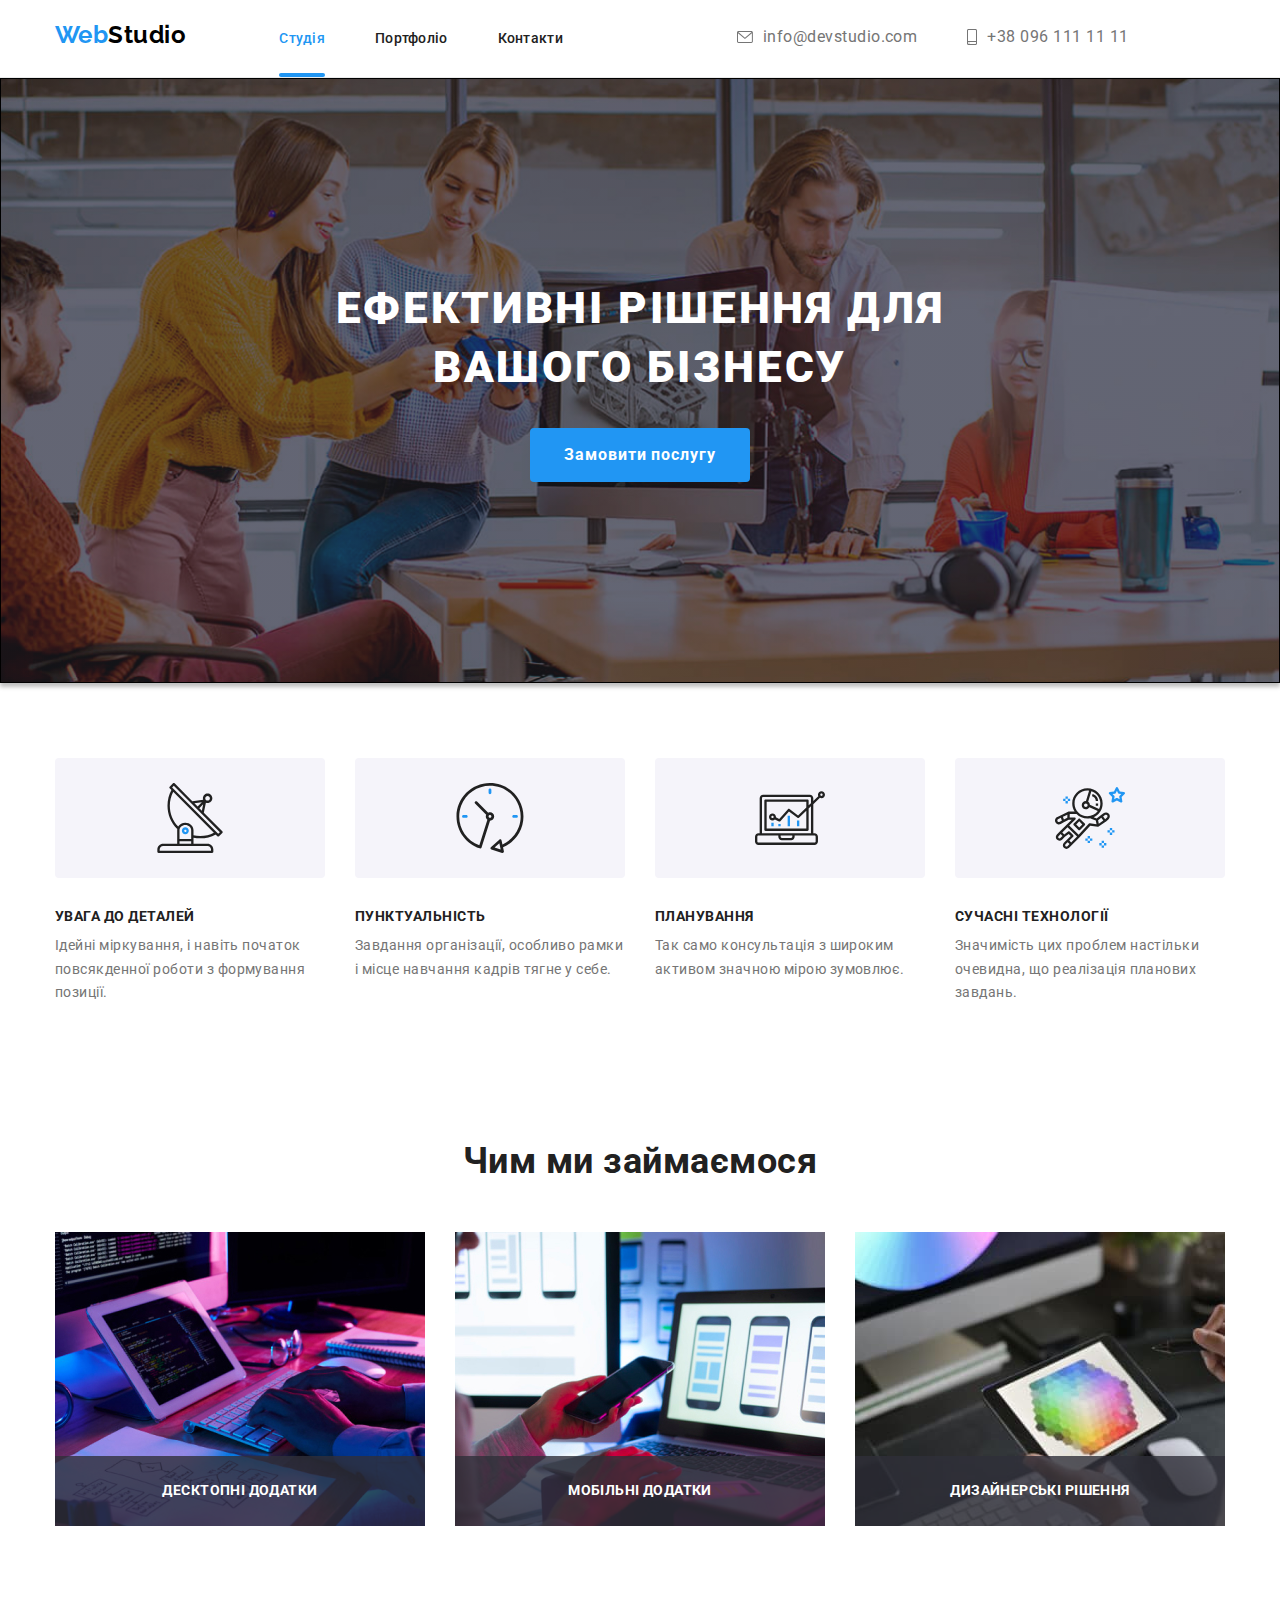
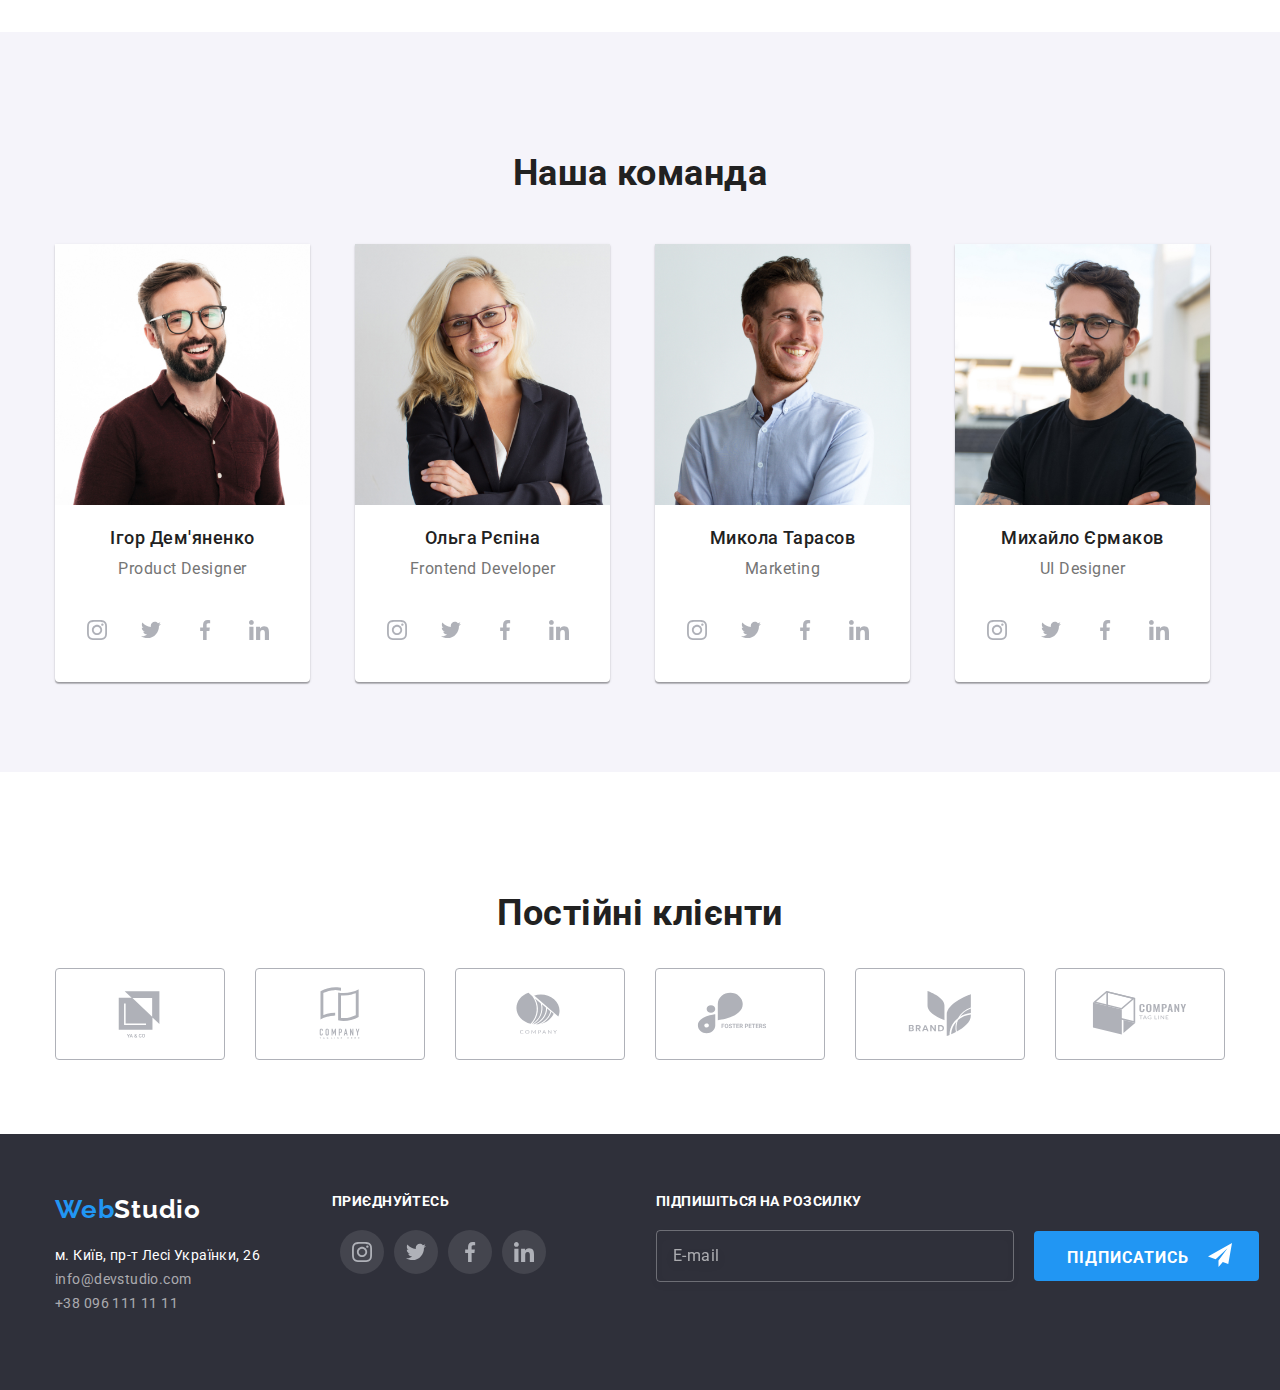
==== commit 5dbc612e: "Исправления" ====
--- a/index.html
+++ b/index.html
@@ -142,7 +142,7 @@
                         </div>
                     </li>
                 </ul>
-            </section>
+            </section> 
             <!--  -->
             <section class="section team">
                 <div class="container">
@@ -236,7 +236,7 @@
                         <img 
                         srcset="./images/imgm.jpg 270w,
                         ./images/imgm@2x.jpg 540w,
-                        ./images/imgm@mob.jpg 450w,
+                        ./images/imgmg@mob.jpg 450w,
                         ./images/imgm@mob@2x.jpg 900w,
                         ./images/imgm@tab.jpg 354w,
                         ./images/imgm@tab@2x.jpg 708w"
--- a/css/main.min.css
+++ b/css/main.min.css
@@ -1 +1 @@
-@import"https://fonts.googleapis.com/css2?family=Raleway:wght@700&family=Roboto:wght@400;500;700;900&display=swap";/*! modern-normalize v1.1.0 | MIT License | https://github.com/sindresorhus/modern-normalize */*,::before,::after{-webkit-box-sizing:border-box;box-sizing:border-box}html{line-height:1.15;-webkit-text-size-adjust:100%;-moz-tab-size:4;-o-tab-size:4;tab-size:4}body{margin:0;font-family:system-ui,-apple-system,"Segoe UI",Roboto,Helvetica,Arial,sans-serif,"Apple Color Emoji","Segoe UI Emoji"}hr{height:0;color:inherit}abbr[title]{-webkit-text-decoration:underline dotted;text-decoration:underline dotted}b,strong{font-weight:bolder}code,kbd,samp,pre{font-family:ui-monospace,SFMono-Regular,Consolas,"Liberation Mono",Menlo,monospace;font-size:1em}small{font-size:80%}sub,sup{font-size:75%;line-height:0;position:relative;vertical-align:baseline}sub{bottom:-0.25em}sup{top:-0.5em}table{text-indent:0;border-color:inherit}button,input,optgroup,select,textarea{font-family:inherit;font-size:100%;line-height:1.15;margin:0}button,select{text-transform:none}button,[type=button],[type=reset],[type=submit]{-webkit-appearance:button}::-moz-focus-inner{border-style:none;padding:0}:-moz-focusring{outline:1px dotted ButtonText}:-moz-ui-invalid{box-shadow:none}legend{padding:0}progress{vertical-align:baseline}::-webkit-inner-spin-button,::-webkit-outer-spin-button{height:auto}[type=search]{-webkit-appearance:textfield;outline-offset:-2px}::-webkit-search-decoration{-webkit-appearance:none}::-webkit-file-upload-button{-webkit-appearance:button;font:inherit}summary{display:list-item}.logo{color:#000;font-family:Raleway,sans-serif;font-weight:700;font-size:24px;line-height:1.7;margin:0;text-decoration:none}@media screen and (min-width: 768px){.logo{margin-right:93px}}.logo-web{color:#2196f3}.body{font-family:Roboto,sans-serif;letter-spacing:.03em;color:#212121;margin:0}ul{list-style:none}.container{padding-left:15px;padding-right:15px;margin-left:auto;margin-right:auto}@media screen and (min-width: 480px){.container{width:480px}}@media screen and (min-width: 768px){.container{width:768px}}@media screen and (min-width: 1200px){.container{width:1200px}}.page-header{text-decoration:none;position:relative}.menu-button{display:inline-block;padding:0;margin-left:auto;background-color:#fff;border:none;width:40px;height:40px}@media screen and (min-width: 768px){.menu-button{display:none}}.menu-container{display:none;background-color:#fff}.menu-container.is-open{display:block}@media screen and (max-width: 767px){.menu-container{position:absolute;top:100%;left:0;width:100%;display:none;padding:48px 40px;-webkit-box-shadow:0px 4px 8px rgba(0,0,0,.04),0px 2px 4px rgba(0,0,0,.08),0px 1px 3px rgba(0,0,0,.16);box-shadow:0px 4px 8px rgba(0,0,0,.04),0px 2px 4px rgba(0,0,0,.08),0px 1px 3px rgba(0,0,0,.16)}}@media screen and (min-width: 768px){.menu-container{display:-webkit-box;display:-ms-flexbox;display:flex;-webkit-box-align:baseline;-ms-flex-align:baseline;align-items:baseline}}.menu-button--icon{fill:#757575;-webkit-transition:fill 250ms cubic-bezier(0.4, 0, 0.2, 1);transition:fill 250ms cubic-bezier(0.4, 0, 0.2, 1)}.menu-button--icon:hover,.menu-button--icon:focus{fill:#2196f3}.menu-button .icon-close{display:none}.menu-button.is-open .icon-menu{display:none}.menu-button.is-open .icon-close{display:block}.position{display:-webkit-box;display:-ms-flexbox;display:flex}@media screen and (min-width: 768px){.position{-webkit-box-align:baseline;-ms-flex-align:baseline;align-items:baseline}}.site-nav--link{font-size:40px;line-height:1.17;font-weight:500;letter-spacing:.02em;color:#212121;text-decoration:none;-webkit-transition:color 250ms cubic-bezier(0.4, 0, 0.2, 1);transition:color 250ms cubic-bezier(0.4, 0, 0.2, 1)}.site-nav--link:not(last-child){margin-right:50px}.site-nav--link:hover,.site-nav--link:focus{color:#2196f3}@media screen and (min-width: 768px){.site-nav--link{padding-top:32px;padding-bottom:32px;display:block;font-size:14px;line-height:.9}}.site-nav--link__currentcolor{color:#2196f3}@media screen and (min-width: 768px){.site-nav--link__currentcolor{position:relative}.site-nav--link__currentcolor::after{content:"";width:100%;height:4px;background-color:#2196f3;border-radius:2px;position:absolute;bottom:0;left:0}}@media screen and (min-width: 1200px){.site-nav{margin-right:124px}}@media screen and (max-width: 767px){.site-nav--list li{margin-bottom:32px}}.site-nav--list{padding:0;margin:0}@media screen and (max-width: 767px){.site-nav--list{margin:0 0 302px 0}}@media screen and (min-width: 768px){.site-nav--list{display:-webkit-box;display:-ms-flexbox;display:flex}}.page-header--border{border-bottom:1px solid #ececec}.page-header--contact{padding-left:0}@media screen and (min-width: 1200px){.page-header--contact{display:-webkit-box;display:-ms-flexbox;display:flex}}.page-header--list{width:100%}.page-header--list:first-child{margin-right:50px}.page-header--link{display:-webkit-box;display:-ms-flexbox;display:flex;-webkit-box-align:center;-ms-flex-align:center;align-items:center}.page-header--icon{margin-right:10px}@media screen and (max-width: 767px){.page-header--icon{display:none}}.page-header--link{color:#757575;fill:#757575;text-decoration:none;-webkit-transition:color 250ms cubic-bezier(0.4, 0, 0.2, 1);transition:color 250ms cubic-bezier(0.4, 0, 0.2, 1);-webkit-transition:fill 250ms cubic-bezier(0.4, 0, 0.2, 1);transition:fill 250ms cubic-bezier(0.4, 0, 0.2, 1);position:relative}.page-header--link:hover,.page-header--link:focus{color:#2196f3;fill:#2196f3}@media screen and (max-width: 767px){.page-header--link__mobil-accent{font-weight:500;font-size:34px;line-height:40px;letter-spacing:.02em;color:#2196f3}}@media screen and (max-width: 767px){.page-header--link__position{position:absolute;bottom:134px;left:40px}}.page-header--social{padding:0;display:-webkit-box;display:-ms-flexbox;display:flex;margin-top:124px}.page-header--social li:not(:last-child){border-right:1px solid rgba(33,33,33,.2)}@media screen and (min-width: 768px){.page-header--social{display:none}}.page-header--sicial-link{padding:0;font-style:normal;font-weight:500;font-size:18px;line-height:1.22;letter-spacing:.02em;color:#2196f3;text-decoration:none;padding:10px}.page-header--sicial-link:not(:last-child){border-left:1px solid rgba(33,33,33,.2);-webkit-transform:rotate(90deg);transform:rotate(90deg)}@media screen and (min-width: 768px){.page-header--sicial-link{display:none}}.hero--title{color:#fff;font-weight:900;letter-spacing:.06em;text-transform:uppercase;margin-top:0;padding-top:118px;font-size:44px;line-height:1.36}@media screen and (min-width: 1200px){.hero--title{font-size:44px;line-height:1.36;padding-top:200px}}.hero--owerlay{background-image:-webkit-gradient(linear, left top, right top, from(rgba(47, 48, 58, 0.4)), to(rgba(47, 48, 58, 0.4))),url(../images/Header-desktop.jpg);background-image:linear-gradient(to right, rgba(47, 48, 58, 0.4), rgba(47, 48, 58, 0.4)),url(../images/Header-desktop.jpg);background-repeat:no-repeat;background-position:center;background-size:cover;border:1px solid #000;-webkit-box-shadow:0px 4px 4px rgba(0,0,0,.25);box-shadow:0px 4px 4px rgba(0,0,0,.25);margin-left:auto;margin-right:auto}@media screen and (max-width: 479px){.hero--owerlay{max-width:480px}}@media screen and (min-width: 480px)and (max-width: 768px){.hero--owerlay{width:480px}}@media screen and (min-width: 768px)and (max-width: 1199px){.hero--owerlay{width:768px}}@media screen and (min-width: 1200px){.hero--owerlay{max-width:1600px}}@media screen and (min-device-pixel-ratio: 2),screen and (-webkit-min-device-pixel-ratio: 2),screen and (min-resolution: 192dpi),screen and (min-resolution: 2dppx){.hero--owerlay{background-image:-webkit-gradient(linear, left top, right top, from(rgba(47, 48, 58, 0.4)), to(rgba(47, 48, 58, 0.4))),url(../images/Header-desktop@2x.jpg);background-image:linear-gradient(to right, rgba(47, 48, 58, 0.4), rgba(47, 48, 58, 0.4)),url(../images/Header-desktop@2x.jpg)}}.hero{text-align:center}@media screen and (min-width: 1200px){.hero{background-color:#2f303a}}.hero--button{background:#2196f3;color:#fff;font-family:Roboto,sans-serif;font-weight:700;border-radius:4px;border-color:rgba(0,0,0,0);cursor:pointer;text-align:center;padding:10px 24px;margin-bottom:180px;font-size:16px;line-height:1.88;letter-spacing:.06em}@media screen and (min-width: 768px){.hero--button{margin-bottom:200px;padding:10px 32px}}.section{padding-top:60px;padding-bottom:60px}@media screen and (min-width: 1200px){.section{padding-top:90px;padding-bottom:90px}}.predominantly--list{margin:0;padding-left:0}@media screen and (min-width: 768px){.predominantly--list{margin:-15px;border:none}}@media screen and (min-width: 1200px){.predominantly--list{display:-webkit-box;display:-ms-flexbox;display:flex;-webkit-box-pack:center;-ms-flex-pack:center;justify-content:center}}.predominantly--item{display:inline-block}@media screen and (min-width: 768px){.predominantly--item{margin:15px;width:350px}}@media screen and (min-width: 1200px){.predominantly--item{margin:0;width:270px}}.predominantly--head{list-style:none;position:absolute;clip:rect(0 0 0 0);width:1px;height:1px;margin:-1px}@media screen and (min-width: 1200px){.predominantly--item:not(:last-child){margin-right:30px}}.predominantly--icon{margin-left:auto;margin-right:auto}.predominantly--box{text-align:center;padding-top:25px;padding-bottom:25px;background:#f5f4fa;border-radius:4px;margin-right:auto;margin-left:auto}@media screen and (min-width: 768px){.predominantly--box{width:354px;height:120px;display:inline-block}}@media screen and (min-width: 1200px){.predominantly--box{height:120px;width:270px;display:-webkit-box;display:-ms-flexbox;display:flex;-webkit-box-align:center;-ms-flex-align:center;align-items:center}}.predominantly--title{font-size:14px;line-height:1.15;text-transform:uppercase;margin-bottom:10px;margin-top:30px}.predominantly--text{color:#757575;font-size:14px;line-height:1.7;margin-top:0;margin-bottom:30px}.section--title{font-weight:700;font-size:28px;line-height:1.18;color:#212121;text-align:center;margin-bottom:50px}@media screen and (min-width: 1200px){.section--title{font-size:36px;line-height:1.17}}.galery{padding-top:0;display:none}@media screen and (min-width: 1200px){.galery{display:block}}.galery--list{padding-left:0;display:-webkit-box;display:-ms-flexbox;display:flex;-webkit-box-pack:justify;-ms-flex-pack:justify;justify-content:space-between}.galery--item{position:relative;display:-webkit-box;display:-ms-flexbox;display:flex}.galery--title{font-weight:700;font-size:14px;line-height:1.14;text-align:center;letter-spacing:.03em;text-transform:uppercase;color:#fff;margin:0;background:rgba(47,48,58,.8);position:absolute;bottom:0;left:0;width:100%;height:70px;display:-webkit-box;display:-ms-flexbox;display:flex;-webkit-box-align:center;-ms-flex-align:center;align-items:center;-webkit-box-pack:center;-ms-flex-pack:center;justify-content:center}.team{background-color:#f5f4fa}.team--list{margin-bottom:30px;padding-left:0;margin:0}@media screen and (min-width: 768px){.team--list{margin:-15px}}@media screen and (min-width: 1200px){.team--list{display:-webkit-box;display:-ms-flexbox;display:flex;margin-right:0;-webkit-box-pack:justify;-ms-flex-pack:justify;justify-content:space-between}}.team--img{margin-left:auto;margin-right:auto;width:100%}@media screen and (min-width: 1200px){.team--item:not(:last-child){margin-right:30px}}.team--item{background:#fff;-webkit-box-shadow:0px 1px 3px rgba(0,0,0,.12),0px 1px 1px rgba(0,0,0,.14),0px 2px 1px rgba(0,0,0,.2);box-shadow:0px 1px 3px rgba(0,0,0,.12),0px 1px 1px rgba(0,0,0,.14),0px 2px 1px rgba(0,0,0,.2);border-radius:0px 0px 4px 4px;margin-bottom:30px;padding:0;width:100%;margin-right:auto;margin-left:auto;max-width:450px}@media screen and (min-width: 768px){.team--item{width:350px;display:inline-block;padding:0;margin:15px}}.team--title{font-weight:500;font-size:16px;line-height:1.2;margin-bottom:10px;text-align:center}@media screen and (min-width: 768px){.team--title{font-size:18px}}.team--text{color:#757575;font-size:16px;line-height:1.2;margin-top:0;margin-bottom:30px;text-align:center}.social-networks{display:-webkit-box;display:-ms-flexbox;display:flex;padding:0;-webkit-box-pack:center;-ms-flex-pack:center;justify-content:center}.social-networks--link{display:-webkit-box;display:-ms-flexbox;display:flex;width:44px;height:44px;-webkit-box-align:center;-ms-flex-align:center;align-items:center;-webkit-box-pack:center;-ms-flex-pack:center;justify-content:center;margin-bottom:30px;fill:#afb1b8;margin-right:10px;background-color:rgba(255,255,255,.1);border-radius:50%;-webkit-transition:fill 250ms cubic-bezier(0.4, 0, 0.2, 1);transition:fill 250ms cubic-bezier(0.4, 0, 0.2, 1);-webkit-transition:background-color 250ms cubic-bezier(0.4, 0, 0.2, 1);transition:background-color 250ms cubic-bezier(0.4, 0, 0.2, 1)}.social-networks--link:not(:last-child){margin-right:10px}.social-networks--link:hover,.social-networks--link:focus{fill:#fff;background-color:#2196f3}.client--list{padding:0;display:block;margin:-15px}@media screen and (min-width: 1200px){.client--list{display:-webkit-box;display:-ms-flexbox;display:flex;-webkit-box-pack:center;-ms-flex-pack:center;justify-content:center}}.client--item{display:inline-block;margin:15px}@media screen and (min-width: 1200px){.client--item{margin:0}}@media screen and (min-width: 1200px){.client--item:not(:last-child){margin-right:30px}}.client--icon{display:-webkit-box;display:-ms-flexbox;display:flex;border:1px solid;border-color:#afb1b8;border-radius:4px;-webkit-box-align:center;-ms-flex-align:center;align-items:center;-webkit-box-pack:center;-ms-flex-pack:center;justify-content:center;fill:#afb1b8;background:rgba(255,255,255,.1);-webkit-transition:border-color 250ms cubic-bezier(0.4, 0, 0.2, 1);transition:border-color 250ms cubic-bezier(0.4, 0, 0.2, 1);-webkit-transition:fill 250ms cubic-bezier(0.4, 0, 0.2, 1);transition:fill 250ms cubic-bezier(0.4, 0, 0.2, 1)}.client--icon:hover,.client--icon:focus{fill:#2196f3;border-color:#2196f3}@media screen and (min-width: 480px){.client--icon{width:200px;height:92px}}@media screen and (min-width: 768px){.client--icon{width:222px}}@media screen and (min-width: 1200px){.client--icon{width:170px}}.footer{background-color:#2f303a;padding-top:60px;padding-bottom:60px}.footer-logo{font-family:"Raleway";font-style:normal;font-weight:700;font-size:24px;line-height:1.17;text-align:center;letter-spacing:.03em;text-decoration:none;color:#fff;margin-bottom:20px}@media screen and (min-width: 1200px){.footer-logo{font-size:26px}}.footer--contact{margin-top:20px;padding:0;text-decoration:none;font-style:normal;font-size:14px;line-height:1.71;letter-spacing:.03em}.footer--address{text-align:center;margin-top:20px;text-decoration:none;color:#fff}.footer--link{text-decoration:none;text-align:center;color:rgba(255,255,255,.6);-webkit-transition:color 250ms cubic-bezier(0.4, 0, 0.2, 1);transition:color 250ms cubic-bezier(0.4, 0, 0.2, 1)}.footer--link:hover,.footer--link:focus{color:#2196f3}@media screen and (min-width: 1200px){.box{display:-webkit-box;display:-ms-flexbox;display:flex}}.box--address{text-align:center;display:inline-block;width:100%;margin-bottom:60px}@media screen and (min-width: 768px){.box--address{width:49%}}@media screen and (min-width: 1200px){.box--address{width:207px;text-align:start;margin-right:70px;margin-bottom:0}}.footer--title{font-weight:700;font-size:14px;line-height:1.14;text-align:center;letter-spacing:.03em;text-transform:uppercase;color:#fff;display:block;margin-bottom:20px}@media screen and (min-width: 1200px){.footer--title{text-align:left;display:block}}.box--social{text-align:center;display:inline-block;width:100%;margin-bottom:60px}@media screen and (min-width: 768px){.box--social{width:49%}}@media screen and (min-width: 1200px){.box--social{width:231px;margin-right:93px;margin-bottom:0}}.subscription{text-align:center;display:block;max-width:450px;margin-left:auto;margin-right:auto}@media screen and (min-width: 1200px){.subscription{display:-webkit-box;display:-ms-flexbox;display:flex;width:570px;margin:0}}.subscription--label{font-weight:700;font-size:14px;line-height:1.14;letter-spacing:.03em;text-transform:uppercase;color:#fff;display:block;margin-bottom:20px;text-align:left}.subscription--email{border:1px solid;border-color:rgba(255,255,255,.3);-webkit-filter:drop-shadow(0px 4px 4px rgba(0, 0, 0, 0.15));filter:drop-shadow(0px 4px 4px rgba(0, 0, 0, 0.15));border-radius:4px;background-color:rgba(0,0,0,0);letter-spacing:.03em;padding:15px 16px;color:#fff;font-size:16px;line-height:1.25;display:inline-block;width:100%;margin:0}.subscription--email::-webkit-input-placeholder{color:rgba(255,255,255,.6)}.subscription--email::-moz-placeholder{color:rgba(255,255,255,.6)}.subscription--email:-ms-input-placeholder{color:rgba(255,255,255,.6)}.subscription--email::-ms-input-placeholder{color:rgba(255,255,255,.6)}.subscription--email::placeholder{color:rgba(255,255,255,.6)}.subscription--email:focus{border-color:rgba(255,255,255,.3)}@media screen and (min-width: 1200px){.subscription--email{width:358px}}.subscription--button{padding:10px 28px 10px 31px;background-color:#2196f3;font-weight:700;font-size:16px;line-height:1.87;text-align:center;letter-spacing:.06em;color:#fff;border-radius:4px;border-color:rgba(0,0,0,0);text-transform:uppercase;display:-webkit-box;display:-ms-flexbox;display:flex;max-height:50px;margin-left:auto;margin-right:auto;margin-top:20px}@media screen and (min-width: 1200px){.subscription--button{margin-top:0;margin-left:20px;padding:10px 68px 10px 31px;position:relative}}@media screen and (min-width: 1200px){.subscription--position{display:-webkit-box;display:-ms-flexbox;display:flex;-webkit-box-align:center;-ms-flex-align:center;align-items:center}}.subscription--icon{margin-left:12px}@media screen and (min-width: 1200px){.subscription--icon{position:absolute;top:10px;right:25px}}.backdrop{background-color:rgba(0,0,0,.2);width:100%;height:100%;opacity:1;-webkit-transition:opacity 250ms cubic-bezier(0.4, 0, 0.2, 1);transition:opacity 250ms cubic-bezier(0.4, 0, 0.2, 1);padding:93px 15px;overflow-y:scroll;position:fixed;left:0;top:0}.is-hidden{opacity:0;pointer-events:none;visibility:hidden}.modal{max-width:480px;margin-left:auto;margin-right:auto;max-width:480px;padding:8px;background:#fff;-webkit-box-shadow:0px 1px 3px rgba(0,0,0,.12),0px 1px 1px rgba(0,0,0,.14),0px 2px 1px rgba(0,0,0,.2);box-shadow:0px 1px 3px rgba(0,0,0,.12),0px 1px 1px rgba(0,0,0,.14),0px 2px 1px rgba(0,0,0,.2);border-radius:4px}@media screen and (min-width: 1200px){.modal{width:528px;height:581px;position:absolute;top:50%;left:50%;-webkit-transition:-webkit-transform 250ms cubic-bezier(0.4, 0, 0.2, 1);transition:-webkit-transform 250ms cubic-bezier(0.4, 0, 0.2, 1);transition:transform 250ms cubic-bezier(0.4, 0, 0.2, 1);transition:transform 250ms cubic-bezier(0.4, 0, 0.2, 1), -webkit-transform 250ms cubic-bezier(0.4, 0, 0.2, 1);-webkit-transform:translate(-50%, -50%) scale(1);transform:translate(-50%, -50%) scale(1)}}.button-exit{background-color:#fff;border:1px solid rgba(0,0,0,.1);width:30px;height:30px;border-radius:50%;display:block;margin-left:auto;cursor:pointer;text-align:center;padding:0;fill:#000}.button-exit:hover{-webkit-transition:fill 250ms cubic-bezier(0.4, 0, 0.2, 1);transition:fill 250ms cubic-bezier(0.4, 0, 0.2, 1);fill:#2196f3}@media screen and (min-width: 1200px){.button-exit{position:absolute;top:8px;right:8px}}.modal--head{font-weight:700;font-size:20px;line-height:1.15;text-align:center;letter-spacing:.03em;color:#212121;margin:40px 40px 12px 40px}.modal-form{display:-webkit-box;display:-ms-flexbox;display:flex;-webkit-box-orient:vertical;-webkit-box-direction:normal;-ms-flex-direction:column;flex-direction:column;padding:0 40px 40px 40px;fill:#000}.modal-form--label{font-size:12px;line-height:1.16;letter-spacing:.01em;color:#757575;margin-bottom:4px;position:relative;display:-webkit-box;display:-ms-flexbox;display:flex;-webkit-box-orient:vertical;-webkit-box-direction:normal;-ms-flex-direction:column;flex-direction:column;-webkit-transition:fill 250ms cubic-bezier(0.4, 0, 0.2, 1);transition:fill 250ms cubic-bezier(0.4, 0, 0.2, 1)}.modal-form--label:focus-within{fill:#2196f3}.modal-form--input{font-size:16px;line-height:1.87;border:1px solid;border-color:rgba(33,33,33,.2);border-radius:4px;height:40px;margin-bottom:10px;padding-left:49.8px;display:block;-webkit-transition:border-color 250ms cubic-bezier(0.4, 0, 0.2, 1);transition:border-color 250ms cubic-bezier(0.4, 0, 0.2, 1);outline:none}.modal-form--input:focus{border-color:#2196f3}.modal-form--icon{position:absolute;top:25px;left:20px}.modal-form--textarea{resize:none;width:93%;border:1px solid;border-color:rgba(33,33,33,.2);border-radius:4px;margin-bottom:20px;color:rgba(117,117,117,.5);font-family:"Roboto";font-style:normal;font-weight:400;padding:12px 16px;outline:none;-webkit-transition:border-color 250ms cubic-bezier(0.4, 0, 0.2, 1);transition:border-color 250ms cubic-bezier(0.4, 0, 0.2, 1)}.modal-form--textarea:focus{border-color:#2196f3}.modal--submit{letter-spacing:.06em;color:#fff;font-weight:700;font-size:16px;line-height:1.87;padding:10px 52px;background-color:#2196f3;border-color:rgba(0,0,0,0);margin:30px auto 40px auto;border-radius:4px;-webkit-box-shadow:none;box-shadow:none;cursor:pointer;-webkit-transition:-webkit-box-shadow 250ms cubic-bezier(0.4, 0, 0.2, 1);transition:-webkit-box-shadow 250ms cubic-bezier(0.4, 0, 0.2, 1);transition:box-shadow 250ms cubic-bezier(0.4, 0, 0.2, 1);transition:box-shadow 250ms cubic-bezier(0.4, 0, 0.2, 1), -webkit-box-shadow 250ms cubic-bezier(0.4, 0, 0.2, 1)}.modal--submit:hover{-webkit-box-shadow:0px 4px 4px rgba(0,0,0,.15);box-shadow:0px 4px 4px rgba(0,0,0,.15)}.checkbox--label{letter-spacing:.03em;font-size:12px;line-height:14px;color:#757575;display:-webkit-box;display:-ms-flexbox;display:flex;-webkit-box-align:center;-ms-flex-align:center;align-items:center;margin-left:24px;position:relative}.checkbox{-webkit-appearance:none;-moz-appearance:none;appearance:none;position:absolute}.checkbox--link{color:#2196f3;margin-left:8px}.checkbox--icon{width:16px;height:15px;display:block;border-radius:4px;border:2px solid #212121;margin-right:8px;position:absolute;-webkit-transition:opacity 250ms cubic-bezier(0.4, 0, 0.2, 1);transition:opacity 250ms cubic-bezier(0.4, 0, 0.2, 1);left:-24px;-webkit-transition:background-color 250ms cubic-bezier(0.4, 0, 0.2, 1);transition:background-color 250ms cubic-bezier(0.4, 0, 0.2, 1)}.checkbox--icon svg{opacity:0;-webkit-transition:opacity 250ms cubic-bezier(0.4, 0, 0.2, 1);transition:opacity 250ms cubic-bezier(0.4, 0, 0.2, 1)}.checkbox:checked~.checkbox--icon svg{opacity:1}.checkbox:checked~.checkbox--icon{border-color:#2196f3;background-color:#2196f3}.portfolio--header{list-style:none;position:absolute;clip:rect(0 0 0 0);width:1px;height:1px;margin:-1px}.filter{padding:0}@media screen and (min-width: 768px){.filter{display:-webkit-box;display:-ms-flexbox;display:flex;-webkit-box-pack:center;-ms-flex-pack:center;justify-content:center}}.filter--items{margin-right:8px;margin-bottom:15px;display:inline-block}@media screen and (min-width: 768px){.filter--items{margin-bottom:50px}}.filter--button{font-weight:500;font-size:16px;line-height:1.62;padding-left:22px;padding-right:22px;background-color:#f5f4fa;border-radius:4px;border-color:rgba(0,0,0,0);font-family:Roboto,sans-serif;cursor:pointer;-webkit-box-shadow:none;box-shadow:none;-webkit-transition:background-color 250ms cubic-bezier(0.4, 0, 0.2, 1);transition:background-color 250ms cubic-bezier(0.4, 0, 0.2, 1);-webkit-transition:color 250ms cubic-bezier(0.4, 0, 0.2, 1);transition:color 250ms cubic-bezier(0.4, 0, 0.2, 1);-webkit-transition:-webkit-box-shadow 250ms cubic-bezier(0.4, 0, 0.2, 1);transition:-webkit-box-shadow 250ms cubic-bezier(0.4, 0, 0.2, 1);transition:box-shadow 250ms cubic-bezier(0.4, 0, 0.2, 1);transition:box-shadow 250ms cubic-bezier(0.4, 0, 0.2, 1), -webkit-box-shadow 250ms cubic-bezier(0.4, 0, 0.2, 1)}.filter--button:hover,.filter--button:focus{background-color:#2196f3;color:#fff;-webkit-box-shadow:0px 3px 1px rgba(0,0,0,.1),0px 1px 2px rgba(0,0,0,.08),0px 2px 2px rgba(0,0,0,.12);box-shadow:0px 3px 1px rgba(0,0,0,.1),0px 1px 2px rgba(0,0,0,.08),0px 2px 2px rgba(0,0,0,.12)}.portfolio--list{display:-webkit-box;display:-ms-flexbox;display:flex;-ms-flex-wrap:wrap;flex-wrap:wrap;padding:0;margin:-15px}.portfolio--items{margin-bottom:30px}@media screen and (max-width: 767px){.portfolio--items{width:100%}}@media screen and (min-width: 768px){.portfolio--items{margin:15px;width:calc((100% - 60px)/2)}}@media screen and (min-width: 1200px){.portfolio--items{margin:15px;width:calc((100% - 60px)/3.1)}}.portfolio--items:hover{-webkit-box-shadow:0px 1px 1px rgba(0,0,0,.12),0px 4px 4px rgba(0,0,0,.06),1px 4px 6px rgba(0,0,0,.16);box-shadow:0px 1px 1px rgba(0,0,0,.12),0px 4px 4px rgba(0,0,0,.06),1px 4px 6px rgba(0,0,0,.16)}.portfolio--card{text-decoration:none}.portfolio--card__hover{position:relative;overflow:hidden}.portfolio--img{display:block;-webkit-box-shadow:none;box-shadow:none;-webkit-transition:-webkit-box-shadow 250ms cubic-bezier(0.4, 0, 0.2, 1);transition:-webkit-box-shadow 250ms cubic-bezier(0.4, 0, 0.2, 1);transition:box-shadow 250ms cubic-bezier(0.4, 0, 0.2, 1);transition:box-shadow 250ms cubic-bezier(0.4, 0, 0.2, 1), -webkit-box-shadow 250ms cubic-bezier(0.4, 0, 0.2, 1)}@media screen and (max-width: 767px){.portfolio--img{width:100%}}.portfolio--description{width:370px;margin:0;padding:63px 24px;font-size:18px;line-height:1.55;letter-spacing:.03em;color:#fff;background:rgba(33,150,243,.9);position:absolute;-webkit-transition:-webkit-transform 250ms cubic-bezier(0.4, 0, 0.2, 1);transition:-webkit-transform 250ms cubic-bezier(0.4, 0, 0.2, 1);transition:transform 250ms cubic-bezier(0.4, 0, 0.2, 1);transition:transform 250ms cubic-bezier(0.4, 0, 0.2, 1), -webkit-transform 250ms cubic-bezier(0.4, 0, 0.2, 1)}@media screen and (max-width: 767px){.portfolio--description{width:100%}}.portfolio--card:hover .portfolio--description{-webkit-transform:translateY(-100%);transform:translateY(-100%)}.portfolio--signature{border-right:1px solid #eee;border-left:1px solid #eee;border-bottom:1px solid #eee;color:#757575}.portfolio--title{font-weight:700;font-size:18px;line-height:2;letter-spacing:.06em;margin:0px 0 4px 24px;padding-top:20px;color:#212121}.portfolio--text{font-size:16px;line-height:1.87;margin-bottom:20px;margin-top:0;margin-left:24px}/*# sourceMappingURL=main.min.css.map */+@import"https://fonts.googleapis.com/css2?family=Raleway:wght@700&family=Roboto:wght@400;500;700;900&display=swap";/*! modern-normalize v1.1.0 | MIT License | https://github.com/sindresorhus/modern-normalize */*,::before,::after{-webkit-box-sizing:border-box;box-sizing:border-box}html{line-height:1.15;-webkit-text-size-adjust:100%;-moz-tab-size:4;-o-tab-size:4;tab-size:4}body{margin:0;font-family:system-ui,-apple-system,"Segoe UI",Roboto,Helvetica,Arial,sans-serif,"Apple Color Emoji","Segoe UI Emoji"}hr{height:0;color:inherit}abbr[title]{-webkit-text-decoration:underline dotted;text-decoration:underline dotted}b,strong{font-weight:bolder}code,kbd,samp,pre{font-family:ui-monospace,SFMono-Regular,Consolas,"Liberation Mono",Menlo,monospace;font-size:1em}small{font-size:80%}sub,sup{font-size:75%;line-height:0;position:relative;vertical-align:baseline}sub{bottom:-0.25em}sup{top:-0.5em}table{text-indent:0;border-color:inherit}button,input,optgroup,select,textarea{font-family:inherit;font-size:100%;line-height:1.15;margin:0}button,select{text-transform:none}button,[type=button],[type=reset],[type=submit]{-webkit-appearance:button}::-moz-focus-inner{border-style:none;padding:0}:-moz-focusring{outline:1px dotted ButtonText}:-moz-ui-invalid{box-shadow:none}legend{padding:0}progress{vertical-align:baseline}::-webkit-inner-spin-button,::-webkit-outer-spin-button{height:auto}[type=search]{-webkit-appearance:textfield;outline-offset:-2px}::-webkit-search-decoration{-webkit-appearance:none}::-webkit-file-upload-button{-webkit-appearance:button;font:inherit}summary{display:list-item}.logo{color:#000;font-family:Raleway,sans-serif;font-weight:700;font-size:24px;line-height:1.7;margin:0;text-decoration:none}@media screen and (min-width: 768px){.logo{margin-right:93px}}.logo-web{color:#2196f3}.body{font-family:Roboto,sans-serif;letter-spacing:.03em;color:#212121;margin:0}.body.is-open{overflow:hidden}ul{list-style:none}.container{padding-left:15px;padding-right:15px;margin-left:auto;margin-right:auto}@media screen and (min-width: 480px){.container{width:480px}}@media screen and (min-width: 768px){.container{width:768px}}@media screen and (min-width: 1200px){.container{width:1200px}}.page-header{text-decoration:none;position:relative}.menu-button{display:inline-block;padding:0;margin-left:auto;background-color:#fff;border:none;width:40px;height:40px}@media screen and (min-width: 768px){.menu-button{display:none}}.menu-container{display:none;background-color:#fff}.menu-container.is-open{display:block}@media screen and (max-width: 767px){.menu-container{position:absolute;top:100%;left:0;width:100%;display:none;padding:48px 40px;-webkit-box-shadow:0px 4px 8px rgba(0,0,0,.04),0px 2px 4px rgba(0,0,0,.08),0px 1px 3px rgba(0,0,0,.16);box-shadow:0px 4px 8px rgba(0,0,0,.04),0px 2px 4px rgba(0,0,0,.08),0px 1px 3px rgba(0,0,0,.16)}}@media screen and (min-width: 768px){.menu-container{display:-webkit-box;display:-ms-flexbox;display:flex;-webkit-box-align:baseline;-ms-flex-align:baseline;align-items:baseline}}.menu-button--icon{fill:#757575;-webkit-transition:fill 250ms cubic-bezier(0.4, 0, 0.2, 1);transition:fill 250ms cubic-bezier(0.4, 0, 0.2, 1)}.menu-button--icon:hover,.menu-button--icon:focus{fill:#2196f3}.menu-button .icon-close{display:none}.menu-button.is-open .icon-menu{display:none}.menu-button.is-open .icon-close{display:block}.position{display:-webkit-box;display:-ms-flexbox;display:flex}@media screen and (min-width: 768px){.position{-webkit-box-align:baseline;-ms-flex-align:baseline;align-items:baseline}}.site-nav--link{font-size:40px;line-height:1.17;font-weight:500;letter-spacing:.02em;color:#212121;text-decoration:none;-webkit-transition:color 250ms cubic-bezier(0.4, 0, 0.2, 1);transition:color 250ms cubic-bezier(0.4, 0, 0.2, 1)}.site-nav--link:not(last-child){margin-right:50px}.site-nav--link:hover,.site-nav--link:focus{color:#2196f3}@media screen and (min-width: 768px){.site-nav--link{padding-top:32px;padding-bottom:32px;display:block;font-size:14px;line-height:.9}}.site-nav--link__currentcolor{color:#2196f3}@media screen and (min-width: 768px){.site-nav--link__currentcolor{position:relative}.site-nav--link__currentcolor::after{content:"";width:100%;height:4px;background-color:#2196f3;border-radius:2px;position:absolute;bottom:0;left:0}}@media screen and (min-width: 1200px){.site-nav{margin-right:124px}}@media screen and (max-width: 767px){.site-nav--list li{margin-bottom:32px}}.site-nav--list{padding:0;margin:0}@media screen and (max-width: 767px){.site-nav--list{margin:0 0 302px 0}}@media screen and (min-width: 768px){.site-nav--list{display:-webkit-box;display:-ms-flexbox;display:flex}}.page-header--border{border-bottom:1px solid #ececec}.page-header--contact{padding-left:0}@media screen and (min-width: 1200px){.page-header--contact{display:-webkit-box;display:-ms-flexbox;display:flex}}.page-header--list{width:100%}.page-header--list:first-child{margin-right:50px}.page-header--link{display:-webkit-box;display:-ms-flexbox;display:flex;-webkit-box-align:center;-ms-flex-align:center;align-items:center}.page-header--icon{margin-right:10px}@media screen and (max-width: 767px){.page-header--icon{display:none}}.page-header--link{color:#757575;fill:#757575;text-decoration:none;-webkit-transition:color 250ms cubic-bezier(0.4, 0, 0.2, 1);transition:color 250ms cubic-bezier(0.4, 0, 0.2, 1);-webkit-transition:fill 250ms cubic-bezier(0.4, 0, 0.2, 1);transition:fill 250ms cubic-bezier(0.4, 0, 0.2, 1);position:relative}.page-header--link:hover,.page-header--link:focus{color:#2196f3;fill:#2196f3}@media screen and (max-width: 767px){.page-header--link__mobil-accent{font-weight:500;font-size:34px;line-height:40px;letter-spacing:.02em;color:#2196f3}}@media screen and (max-width: 767px){.page-header--link__position{position:absolute;bottom:134px;left:40px}}.page-header--social{padding:0;display:-webkit-box;display:-ms-flexbox;display:flex;margin-top:124px}.page-header--social li:not(:last-child){border-right:1px solid rgba(33,33,33,.2)}@media screen and (min-width: 768px){.page-header--social{display:none}}.page-header--sicial-link{padding:0;font-style:normal;font-weight:500;font-size:18px;line-height:1.22;letter-spacing:.02em;color:#2196f3;text-decoration:none;padding:10px}.page-header--sicial-link:not(:last-child){border-left:1px solid rgba(33,33,33,.2);-webkit-transform:rotate(90deg);transform:rotate(90deg)}@media screen and (min-width: 768px){.page-header--sicial-link{display:none}}.hero--title{color:#fff;font-weight:900;letter-spacing:.06em;text-transform:uppercase;margin-top:0;padding-top:118px;font-size:26px;line-height:1.36}@media screen and (min-width: 1200px){.hero--title{font-size:44px;line-height:1.36;padding-top:200px}}.hero--owerlay{background-image:-webkit-gradient(linear, left top, right top, from(rgba(47, 48, 58, 0.4)), to(rgba(47, 48, 58, 0.4))),url(../images/Header-desktop.jpg);background-image:linear-gradient(to right, rgba(47, 48, 58, 0.4), rgba(47, 48, 58, 0.4)),url(../images/Header-desktop.jpg);background-repeat:no-repeat;background-position:center;background-size:cover;border:1px solid #000;-webkit-box-shadow:0px 4px 4px rgba(0,0,0,.25);box-shadow:0px 4px 4px rgba(0,0,0,.25);margin-left:auto;margin-right:auto}@media screen and (max-width: 479px){.hero--owerlay{max-width:480px}}@media screen and (min-width: 480px)and (max-width: 768px){.hero--owerlay{width:480px}}@media screen and (min-width: 768px)and (max-width: 1199px){.hero--owerlay{width:768px}}@media screen and (min-width: 1200px){.hero--owerlay{max-width:1600px}}@media screen and (min-device-pixel-ratio: 2),screen and (-webkit-min-device-pixel-ratio: 2),screen and (min-resolution: 192dpi),screen and (min-resolution: 2dppx){.hero--owerlay{background-image:-webkit-gradient(linear, left top, right top, from(rgba(47, 48, 58, 0.4)), to(rgba(47, 48, 58, 0.4))),url(../images/Header-desktop@2x.jpg);background-image:linear-gradient(to right, rgba(47, 48, 58, 0.4), rgba(47, 48, 58, 0.4)),url(../images/Header-desktop@2x.jpg)}}.hero{text-align:center}@media screen and (min-width: 1200px){.hero{background-color:#2f303a}}.hero--button{background:#2196f3;color:#fff;font-family:Roboto,sans-serif;font-weight:700;border-radius:4px;border-color:rgba(0,0,0,0);cursor:pointer;text-align:center;padding:10px 24px;margin-bottom:180px;font-size:16px;line-height:1.88;letter-spacing:.06em}@media screen and (min-width: 768px){.hero--button{margin-bottom:200px;padding:10px 32px}}.section{padding-top:60px;padding-bottom:60px}@media screen and (min-width: 1200px){.section{padding-top:90px;padding-bottom:90px}}.predominantly--list{margin:0;padding-left:0}@media screen and (min-width: 768px){.predominantly--list{margin:-15px;border:none}}@media screen and (min-width: 1200px){.predominantly--list{display:-webkit-box;display:-ms-flexbox;display:flex;-webkit-box-pack:center;-ms-flex-pack:center;justify-content:center}}.predominantly--item{display:inline-block}@media screen and (min-width: 768px){.predominantly--item{margin:15px;width:350px}}@media screen and (min-width: 1200px){.predominantly--item{margin:0;width:270px}}.predominantly--head{list-style:none;position:absolute;clip:rect(0 0 0 0);width:1px;height:1px;margin:-1px}@media screen and (min-width: 1200px){.predominantly--item:not(:last-child){margin-right:30px}}.predominantly--icon{margin-left:auto;margin-right:auto}.predominantly--box{text-align:center;padding-top:25px;padding-bottom:25px;background:#f5f4fa;border-radius:4px;margin-right:auto;margin-left:auto}@media screen and (min-width: 768px){.predominantly--box{width:354px;height:120px;display:inline-block}}@media screen and (min-width: 1200px){.predominantly--box{height:120px;width:270px;display:-webkit-box;display:-ms-flexbox;display:flex;-webkit-box-align:center;-ms-flex-align:center;align-items:center}}.predominantly--title{font-size:14px;line-height:1.15;text-transform:uppercase;margin-bottom:10px;margin-top:30px}.predominantly--text{color:#757575;font-size:14px;line-height:1.7;margin-top:0;margin-bottom:30px}.section--title{font-weight:700;font-size:28px;line-height:1.18;color:#212121;text-align:center;margin-bottom:50px}@media screen and (min-width: 1200px){.section--title{font-size:36px;line-height:1.17}}.galery{padding-top:0;display:none}@media screen and (min-width: 1200px){.galery{display:block}}.galery--list{padding-left:0;display:-webkit-box;display:-ms-flexbox;display:flex;-webkit-box-pack:justify;-ms-flex-pack:justify;justify-content:space-between}.galery--item{position:relative;display:-webkit-box;display:-ms-flexbox;display:flex}.galery--title{font-weight:700;font-size:14px;line-height:1.14;text-align:center;letter-spacing:.03em;text-transform:uppercase;color:#fff;margin:0;background:rgba(47,48,58,.8);position:absolute;bottom:0;left:0;width:100%;height:70px;display:-webkit-box;display:-ms-flexbox;display:flex;-webkit-box-align:center;-ms-flex-align:center;align-items:center;-webkit-box-pack:center;-ms-flex-pack:center;justify-content:center}.team{background-color:#f5f4fa}.team--list{margin-bottom:30px;padding-left:0;margin:0}@media screen and (min-width: 768px){.team--list{margin:-15px}}@media screen and (min-width: 1200px){.team--list{display:-webkit-box;display:-ms-flexbox;display:flex;margin-right:0;-webkit-box-pack:justify;-ms-flex-pack:justify;justify-content:space-between}}.team--img{margin-left:auto;margin-right:auto;width:100%}@media screen and (min-width: 1200px){.team--item:not(:last-child){margin-right:30px}}.team--item{background:#fff;-webkit-box-shadow:0px 1px 3px rgba(0,0,0,.12),0px 1px 1px rgba(0,0,0,.14),0px 2px 1px rgba(0,0,0,.2);box-shadow:0px 1px 3px rgba(0,0,0,.12),0px 1px 1px rgba(0,0,0,.14),0px 2px 1px rgba(0,0,0,.2);border-radius:0px 0px 4px 4px;margin-bottom:30px;padding:0;width:100%;margin-right:auto;margin-left:auto;max-width:450px}@media screen and (min-width: 768px){.team--item{width:350px;display:inline-block;padding:0;margin:15px}}.team--title{font-weight:500;font-size:16px;line-height:1.2;margin-bottom:10px;text-align:center}@media screen and (min-width: 768px){.team--title{font-size:18px}}.team--text{color:#757575;font-size:16px;line-height:1.2;margin-top:0;margin-bottom:30px;text-align:center}.social-networks{display:-webkit-box;display:-ms-flexbox;display:flex;padding:0;-webkit-box-pack:center;-ms-flex-pack:center;justify-content:center}.social-networks--link{display:-webkit-box;display:-ms-flexbox;display:flex;width:44px;height:44px;-webkit-box-align:center;-ms-flex-align:center;align-items:center;-webkit-box-pack:center;-ms-flex-pack:center;justify-content:center;margin-bottom:30px;fill:#afb1b8;margin-right:10px;background-color:rgba(255,255,255,.1);border-radius:50%;-webkit-transition:fill 250ms cubic-bezier(0.4, 0, 0.2, 1);transition:fill 250ms cubic-bezier(0.4, 0, 0.2, 1);-webkit-transition:background-color 250ms cubic-bezier(0.4, 0, 0.2, 1);transition:background-color 250ms cubic-bezier(0.4, 0, 0.2, 1)}.social-networks--link:not(:last-child){margin-right:10px}.social-networks--link:hover,.social-networks--link:focus{fill:#fff;background-color:#2196f3}.client--list{padding:0;display:block;margin:-16px}@media screen and (min-width: 1200px){.client--list{display:-webkit-box;display:-ms-flexbox;display:flex;-webkit-box-pack:center;-ms-flex-pack:center;justify-content:center}}.client--item{display:inline-block;margin:15px;width:calc((100% - 65px)/2)}@media screen and (min-width: 1200px){.client--item{margin:0}}@media screen and (min-width: 480px){.client--item{width:200px}}@media screen and (min-width: 768px){.client--item{width:222px}}@media screen and (min-width: 1200px){.client--item{width:170px}}@media screen and (min-width: 1200px){.client--item:not(:last-child){margin-right:30px}}.client--icon{display:-webkit-box;display:-ms-flexbox;display:flex;border:1px solid;border-color:#afb1b8;border-radius:4px;-webkit-box-align:center;-ms-flex-align:center;align-items:center;-webkit-box-pack:center;-ms-flex-pack:center;justify-content:center;fill:#afb1b8;background:rgba(255,255,255,.1);-webkit-transition:border-color 250ms cubic-bezier(0.4, 0, 0.2, 1);transition:border-color 250ms cubic-bezier(0.4, 0, 0.2, 1);-webkit-transition:fill 250ms cubic-bezier(0.4, 0, 0.2, 1);transition:fill 250ms cubic-bezier(0.4, 0, 0.2, 1);height:92px}.client--icon:hover,.client--icon:focus{fill:#2196f3;border-color:#2196f3}.footer{background-color:#2f303a;padding-top:60px;padding-bottom:60px}.footer-logo{font-family:"Raleway";font-style:normal;font-weight:700;font-size:24px;line-height:1.17;text-align:center;letter-spacing:.03em;text-decoration:none;color:#fff;margin-bottom:20px}@media screen and (min-width: 1200px){.footer-logo{font-size:26px}}.footer--contact{margin-top:20px;padding:0;text-decoration:none;font-style:normal;font-size:14px;line-height:1.71;letter-spacing:.03em}.footer--address{text-align:center;margin-top:20px;text-decoration:none;color:#fff}.footer--link{text-decoration:none;text-align:center;color:rgba(255,255,255,.6);-webkit-transition:color 250ms cubic-bezier(0.4, 0, 0.2, 1);transition:color 250ms cubic-bezier(0.4, 0, 0.2, 1)}.footer--link:hover,.footer--link:focus{color:#2196f3}@media screen and (min-width: 1200px){.box{display:-webkit-box;display:-ms-flexbox;display:flex}}.box--address{text-align:center;display:inline-block;width:100%;margin-bottom:60px}@media screen and (min-width: 768px){.box--address{width:49%}}@media screen and (min-width: 1200px){.box--address{width:207px;text-align:start;margin-right:70px;margin-bottom:0}}.footer--title{font-weight:700;font-size:14px;line-height:1.14;text-align:center;letter-spacing:.03em;text-transform:uppercase;color:#fff;display:block;margin-bottom:20px}@media screen and (min-width: 1200px){.footer--title{text-align:left;display:block}}.box--social{text-align:center;display:inline-block;width:100%;vertical-align:top}@media screen and (min-width: 768px){.box--social{width:49%}}@media screen and (min-width: 1200px){.box--social{width:231px;margin-right:93px;margin-bottom:0}}.subscription{text-align:center;display:block;max-width:450px;margin-left:auto;margin-right:auto}@media screen and (min-width: 1200px){.subscription{display:-webkit-box;display:-ms-flexbox;display:flex;width:570px;margin:0}}.subscription--label{font-weight:700;font-size:14px;line-height:1.14;letter-spacing:.03em;text-transform:uppercase;color:#fff;display:block;margin-bottom:20px;text-align:left}.subscription--email{border:1px solid;border-color:rgba(255,255,255,.3);-webkit-filter:drop-shadow(0px 4px 4px rgba(0, 0, 0, 0.15));filter:drop-shadow(0px 4px 4px rgba(0, 0, 0, 0.15));border-radius:4px;background-color:rgba(0,0,0,0);letter-spacing:.03em;padding:15px 16px;color:#fff;font-size:16px;line-height:1.25;display:inline-block;width:100%;margin:0}.subscription--email::-webkit-input-placeholder{color:rgba(255,255,255,.6)}.subscription--email::-moz-placeholder{color:rgba(255,255,255,.6)}.subscription--email:-ms-input-placeholder{color:rgba(255,255,255,.6)}.subscription--email::-ms-input-placeholder{color:rgba(255,255,255,.6)}.subscription--email::placeholder{color:rgba(255,255,255,.6)}.subscription--email:focus{border-color:rgba(255,255,255,.3)}@media screen and (min-width: 1200px){.subscription--email{width:358px}}.subscription--button{padding:10px 28px 10px 31px;background-color:#2196f3;font-weight:700;font-size:16px;line-height:1.87;text-align:center;letter-spacing:.06em;color:#fff;border-radius:4px;border-color:rgba(0,0,0,0);text-transform:uppercase;display:-webkit-box;display:-ms-flexbox;display:flex;max-height:50px;margin-left:auto;margin-right:auto;margin-top:20px}@media screen and (min-width: 1200px){.subscription--button{margin-top:0;margin-left:20px;padding:10px 68px 10px 31px;position:relative}}@media screen and (min-width: 1200px){.subscription--position{display:-webkit-box;display:-ms-flexbox;display:flex;-webkit-box-align:center;-ms-flex-align:center;align-items:center}}.subscription--icon{margin-left:12px}@media screen and (min-width: 1200px){.subscription--icon{position:absolute;top:10px;right:25px}}.backdrop{background-color:rgba(0,0,0,.2);width:100%;height:100%;opacity:1;-webkit-transition:opacity 250ms cubic-bezier(0.4, 0, 0.2, 1);transition:opacity 250ms cubic-bezier(0.4, 0, 0.2, 1);padding:93px 15px;overflow-y:scroll;position:fixed;left:0;top:0}.is-hidden{opacity:0;pointer-events:none;visibility:hidden}body.modal-open{overflow:hidden}.modal{max-width:480px;margin-left:auto;margin-right:auto;max-width:480px;padding:8px;background:#fff;-webkit-box-shadow:0px 1px 3px rgba(0,0,0,.12),0px 1px 1px rgba(0,0,0,.14),0px 2px 1px rgba(0,0,0,.2);box-shadow:0px 1px 3px rgba(0,0,0,.12),0px 1px 1px rgba(0,0,0,.14),0px 2px 1px rgba(0,0,0,.2);border-radius:4px}@media screen and (min-width: 480px){.modal{width:450px}}@media screen and (min-width: 1200px){.modal{width:528px;height:581px;position:absolute;top:50%;left:50%;-webkit-transition:-webkit-transform 250ms cubic-bezier(0.4, 0, 0.2, 1);transition:-webkit-transform 250ms cubic-bezier(0.4, 0, 0.2, 1);transition:transform 250ms cubic-bezier(0.4, 0, 0.2, 1);transition:transform 250ms cubic-bezier(0.4, 0, 0.2, 1), -webkit-transform 250ms cubic-bezier(0.4, 0, 0.2, 1);-webkit-transform:translate(-50%, -50%) scale(1);transform:translate(-50%, -50%) scale(1)}}.button-exit{background-color:#fff;border:1px solid rgba(0,0,0,.1);width:30px;height:30px;border-radius:50%;display:block;margin-left:auto;cursor:pointer;text-align:center;padding:0;fill:#000}.button-exit:hover{-webkit-transition:fill 250ms cubic-bezier(0.4, 0, 0.2, 1);transition:fill 250ms cubic-bezier(0.4, 0, 0.2, 1);fill:#2196f3}@media screen and (min-width: 1200px){.button-exit{position:absolute;top:8px;right:8px}}.modal--head{font-weight:700;font-size:20px;line-height:1.15;text-align:center;letter-spacing:.03em;color:#212121;margin:40px 40px 12px 40px}.modal-form{display:-webkit-box;display:-ms-flexbox;display:flex;-webkit-box-orient:vertical;-webkit-box-direction:normal;-ms-flex-direction:column;flex-direction:column;padding:0 40px 40px 40px;fill:#000}.modal-form--label{font-size:12px;line-height:1.16;letter-spacing:.01em;color:#757575;margin-bottom:4px;position:relative;display:-webkit-box;display:-ms-flexbox;display:flex;-webkit-box-orient:vertical;-webkit-box-direction:normal;-ms-flex-direction:column;flex-direction:column;-webkit-transition:fill 250ms cubic-bezier(0.4, 0, 0.2, 1);transition:fill 250ms cubic-bezier(0.4, 0, 0.2, 1)}.modal-form--label:focus-within{fill:#2196f3}.modal-form--input{font-size:16px;line-height:1.87;border:1px solid;border-color:rgba(33,33,33,.2);border-radius:4px;height:40px;margin-bottom:10px;padding-left:49.8px;display:block;-webkit-transition:border-color 250ms cubic-bezier(0.4, 0, 0.2, 1);transition:border-color 250ms cubic-bezier(0.4, 0, 0.2, 1);outline:none}.modal-form--input:focus{border-color:#2196f3}.modal-form--icon{position:absolute;top:25px;left:20px}.modal-form--textarea{resize:none;width:100%;border:1px solid;border-color:rgba(33,33,33,.2);border-radius:4px;margin-bottom:20px;color:rgba(117,117,117,.5);font-family:"Roboto";font-style:normal;font-weight:400;padding:12px 16px;outline:none;-webkit-transition:border-color 250ms cubic-bezier(0.4, 0, 0.2, 1);transition:border-color 250ms cubic-bezier(0.4, 0, 0.2, 1)}.modal-form--textarea:focus{border-color:#2196f3}.modal--submit{letter-spacing:.06em;color:#fff;font-weight:700;font-size:16px;line-height:1.87;padding:10px 52px;background-color:#2196f3;border-color:rgba(0,0,0,0);margin:30px auto 40px auto;border-radius:4px;-webkit-box-shadow:none;box-shadow:none;cursor:pointer;-webkit-transition:-webkit-box-shadow 250ms cubic-bezier(0.4, 0, 0.2, 1);transition:-webkit-box-shadow 250ms cubic-bezier(0.4, 0, 0.2, 1);transition:box-shadow 250ms cubic-bezier(0.4, 0, 0.2, 1);transition:box-shadow 250ms cubic-bezier(0.4, 0, 0.2, 1), -webkit-box-shadow 250ms cubic-bezier(0.4, 0, 0.2, 1)}.modal--submit:hover{-webkit-box-shadow:0px 4px 4px rgba(0,0,0,.15);box-shadow:0px 4px 4px rgba(0,0,0,.15)}.checkbox--label{letter-spacing:.03em;font-size:12px;line-height:14px;color:#757575;display:-webkit-box;display:-ms-flexbox;display:flex;-webkit-box-align:center;-ms-flex-align:center;align-items:center;margin-left:24px;position:relative}.checkbox{-webkit-appearance:none;-moz-appearance:none;appearance:none;position:absolute}.checkbox--link{color:#2196f3;margin-left:8px}.checkbox--icon{width:16px;height:15px;display:block;border-radius:4px;border:2px solid #212121;margin-right:8px;position:absolute;-webkit-transition:opacity 250ms cubic-bezier(0.4, 0, 0.2, 1);transition:opacity 250ms cubic-bezier(0.4, 0, 0.2, 1);left:-24px;-webkit-transition:background-color 250ms cubic-bezier(0.4, 0, 0.2, 1);transition:background-color 250ms cubic-bezier(0.4, 0, 0.2, 1)}.checkbox--icon svg{opacity:0;-webkit-transition:opacity 250ms cubic-bezier(0.4, 0, 0.2, 1);transition:opacity 250ms cubic-bezier(0.4, 0, 0.2, 1)}.checkbox:checked~.checkbox--icon svg{opacity:1}.checkbox:checked~.checkbox--icon{border-color:#2196f3;background-color:#2196f3}.portfolio--header{list-style:none;position:absolute;clip:rect(0 0 0 0);width:1px;height:1px;margin:-1px}.filter{padding:0}@media screen and (min-width: 768px){.filter{display:-webkit-box;display:-ms-flexbox;display:flex;-webkit-box-pack:center;-ms-flex-pack:center;justify-content:center}}.filter--items{margin-right:8px;margin-bottom:15px;display:inline-block}@media screen and (min-width: 768px){.filter--items{margin-bottom:50px}}.filter--button{font-weight:500;font-size:16px;line-height:1.62;padding-left:22px;padding-right:22px;background-color:#f5f4fa;border-radius:4px;border-color:rgba(0,0,0,0);font-family:Roboto,sans-serif;cursor:pointer;-webkit-box-shadow:none;box-shadow:none;-webkit-transition:background-color 250ms cubic-bezier(0.4, 0, 0.2, 1);transition:background-color 250ms cubic-bezier(0.4, 0, 0.2, 1);-webkit-transition:color 250ms cubic-bezier(0.4, 0, 0.2, 1);transition:color 250ms cubic-bezier(0.4, 0, 0.2, 1);-webkit-transition:-webkit-box-shadow 250ms cubic-bezier(0.4, 0, 0.2, 1);transition:-webkit-box-shadow 250ms cubic-bezier(0.4, 0, 0.2, 1);transition:box-shadow 250ms cubic-bezier(0.4, 0, 0.2, 1);transition:box-shadow 250ms cubic-bezier(0.4, 0, 0.2, 1), -webkit-box-shadow 250ms cubic-bezier(0.4, 0, 0.2, 1)}.filter--button:hover,.filter--button:focus{background-color:#2196f3;color:#fff;-webkit-box-shadow:0px 3px 1px rgba(0,0,0,.1),0px 1px 2px rgba(0,0,0,.08),0px 2px 2px rgba(0,0,0,.12);box-shadow:0px 3px 1px rgba(0,0,0,.1),0px 1px 2px rgba(0,0,0,.08),0px 2px 2px rgba(0,0,0,.12)}.portfolio--list{display:-webkit-box;display:-ms-flexbox;display:flex;-ms-flex-wrap:wrap;flex-wrap:wrap;padding:0;margin:-15px}.portfolio--items{margin-bottom:30px}@media screen and (max-width: 767px){.portfolio--items{width:100%}}@media screen and (min-width: 768px){.portfolio--items{margin:15px;width:calc((100% - 60px)/2)}}@media screen and (min-width: 1200px){.portfolio--items{margin:15px;width:calc((100% - 60px)/3.1)}}.portfolio--items:hover{-webkit-box-shadow:0px 1px 1px rgba(0,0,0,.12),0px 4px 4px rgba(0,0,0,.06),1px 4px 6px rgba(0,0,0,.16);box-shadow:0px 1px 1px rgba(0,0,0,.12),0px 4px 4px rgba(0,0,0,.06),1px 4px 6px rgba(0,0,0,.16)}.portfolio--card{text-decoration:none}.portfolio--card__hover{position:relative;overflow:hidden}.portfolio--img{display:block;-webkit-box-shadow:none;box-shadow:none;-webkit-transition:-webkit-box-shadow 250ms cubic-bezier(0.4, 0, 0.2, 1);transition:-webkit-box-shadow 250ms cubic-bezier(0.4, 0, 0.2, 1);transition:box-shadow 250ms cubic-bezier(0.4, 0, 0.2, 1);transition:box-shadow 250ms cubic-bezier(0.4, 0, 0.2, 1), -webkit-box-shadow 250ms cubic-bezier(0.4, 0, 0.2, 1)}@media screen and (max-width: 767px){.portfolio--img{width:100%}}.portfolio--description{width:370px;margin:0;padding:63px 24px;font-size:18px;line-height:1.55;letter-spacing:.03em;color:#fff;background:rgba(33,150,243,.9);position:absolute;-webkit-transition:-webkit-transform 250ms cubic-bezier(0.4, 0, 0.2, 1);transition:-webkit-transform 250ms cubic-bezier(0.4, 0, 0.2, 1);transition:transform 250ms cubic-bezier(0.4, 0, 0.2, 1);transition:transform 250ms cubic-bezier(0.4, 0, 0.2, 1), -webkit-transform 250ms cubic-bezier(0.4, 0, 0.2, 1)}@media screen and (max-width: 767px){.portfolio--description{width:100%}}.portfolio--card:hover .portfolio--description{-webkit-transform:translateY(-100%);transform:translateY(-100%)}.portfolio--signature{border-right:1px solid #eee;border-left:1px solid #eee;border-bottom:1px solid #eee;color:#757575}.portfolio--title{font-weight:700;font-size:18px;line-height:2;letter-spacing:.06em;margin:0px 0 4px 24px;padding-top:20px;color:#212121}.portfolio--text{font-size:16px;line-height:1.87;margin-bottom:20px;margin-top:0;margin-left:24px}/*# sourceMappingURL=main.min.css.map */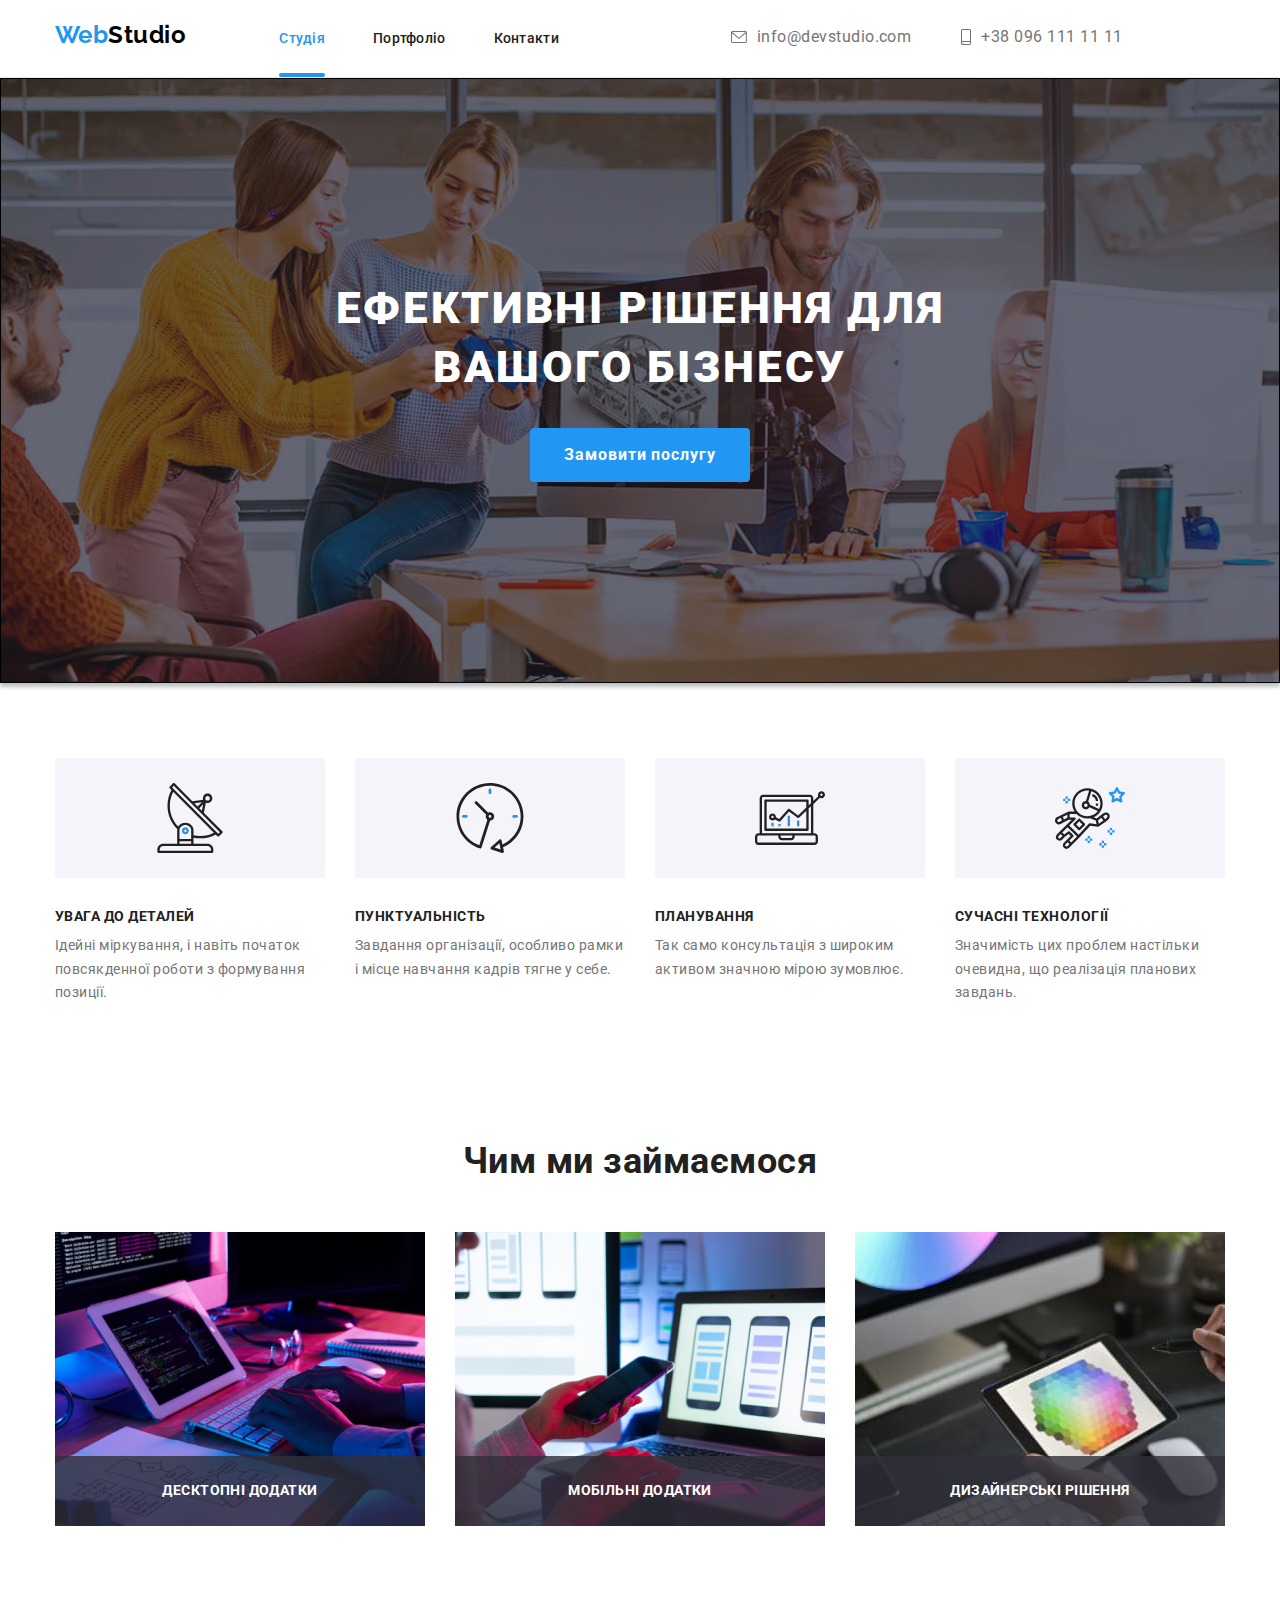
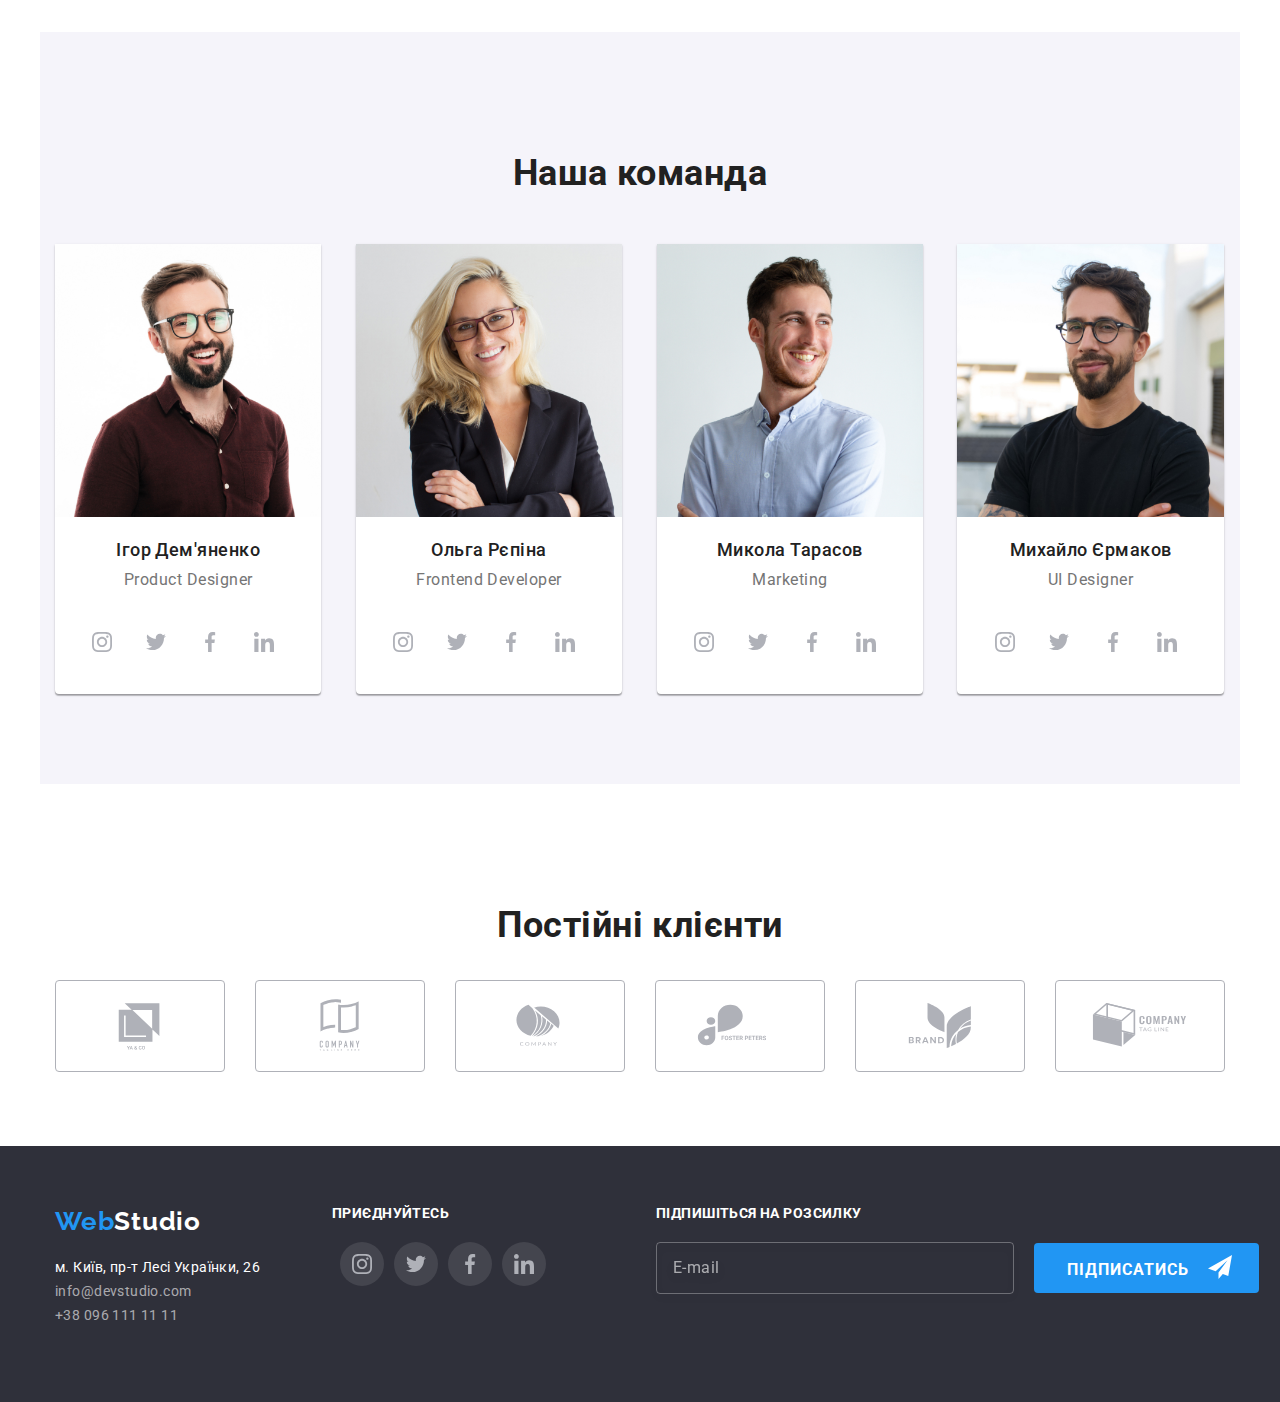
==== commit e9b4f09c: "Респонсивка" ====
--- a/index.html
+++ b/index.html
@@ -156,7 +156,7 @@
                         ./images/imgpd@mob@2x.jpg 900w,
                         ./images/imgpd@tab.jpg 354w,
                         ./images/imgpd@tab@2x.jpg 708w"
-                        src="./images/imgpd.jpg" alt="Чоловік" width="270" class="team--img">
+                        src="./images/imgpd.jpg" alt="Чоловік" class="team--img">
                         <h3 class="team--title">Ігор Дем'яненко</h3>
                         <p class="team--text">Product Designer</p>
                         <ul class="social-networks">
--- a/css/main.min.css
+++ b/css/main.min.css
@@ -1 +1 @@
-@import"https://fonts.googleapis.com/css2?family=Raleway:wght@700&family=Roboto:wght@400;500;700;900&display=swap";/*! modern-normalize v1.1.0 | MIT License | https://github.com/sindresorhus/modern-normalize */*,::before,::after{-webkit-box-sizing:border-box;box-sizing:border-box}html{line-height:1.15;-webkit-text-size-adjust:100%;-moz-tab-size:4;-o-tab-size:4;tab-size:4}body{margin:0;font-family:system-ui,-apple-system,"Segoe UI",Roboto,Helvetica,Arial,sans-serif,"Apple Color Emoji","Segoe UI Emoji"}hr{height:0;color:inherit}abbr[title]{-webkit-text-decoration:underline dotted;text-decoration:underline dotted}b,strong{font-weight:bolder}code,kbd,samp,pre{font-family:ui-monospace,SFMono-Regular,Consolas,"Liberation Mono",Menlo,monospace;font-size:1em}small{font-size:80%}sub,sup{font-size:75%;line-height:0;position:relative;vertical-align:baseline}sub{bottom:-0.25em}sup{top:-0.5em}table{text-indent:0;border-color:inherit}button,input,optgroup,select,textarea{font-family:inherit;font-size:100%;line-height:1.15;margin:0}button,select{text-transform:none}button,[type=button],[type=reset],[type=submit]{-webkit-appearance:button}::-moz-focus-inner{border-style:none;padding:0}:-moz-focusring{outline:1px dotted ButtonText}:-moz-ui-invalid{box-shadow:none}legend{padding:0}progress{vertical-align:baseline}::-webkit-inner-spin-button,::-webkit-outer-spin-button{height:auto}[type=search]{-webkit-appearance:textfield;outline-offset:-2px}::-webkit-search-decoration{-webkit-appearance:none}::-webkit-file-upload-button{-webkit-appearance:button;font:inherit}summary{display:list-item}.logo{color:#000;font-family:Raleway,sans-serif;font-weight:700;font-size:24px;line-height:1.7;margin:0;text-decoration:none}@media screen and (min-width: 768px){.logo{margin-right:93px}}.logo-web{color:#2196f3}.body{font-family:Roboto,sans-serif;letter-spacing:.03em;color:#212121;margin:0}.body.is-open{overflow:hidden}ul{list-style:none}.container{padding-left:15px;padding-right:15px;margin-left:auto;margin-right:auto}@media screen and (min-width: 480px){.container{width:480px}}@media screen and (min-width: 768px){.container{width:768px}}@media screen and (min-width: 1200px){.container{width:1200px}}.page-header{text-decoration:none;position:relative}.menu-button{display:inline-block;padding:0;margin-left:auto;background-color:#fff;border:none;width:40px;height:40px}@media screen and (min-width: 768px){.menu-button{display:none}}.menu-container{display:none;background-color:#fff}.menu-container.is-open{display:block}@media screen and (max-width: 767px){.menu-container{position:absolute;top:100%;left:0;width:100%;display:none;padding:48px 40px;-webkit-box-shadow:0px 4px 8px rgba(0,0,0,.04),0px 2px 4px rgba(0,0,0,.08),0px 1px 3px rgba(0,0,0,.16);box-shadow:0px 4px 8px rgba(0,0,0,.04),0px 2px 4px rgba(0,0,0,.08),0px 1px 3px rgba(0,0,0,.16)}}@media screen and (min-width: 768px){.menu-container{display:-webkit-box;display:-ms-flexbox;display:flex;-webkit-box-align:baseline;-ms-flex-align:baseline;align-items:baseline}}.menu-button--icon{fill:#757575;-webkit-transition:fill 250ms cubic-bezier(0.4, 0, 0.2, 1);transition:fill 250ms cubic-bezier(0.4, 0, 0.2, 1)}.menu-button--icon:hover,.menu-button--icon:focus{fill:#2196f3}.menu-button .icon-close{display:none}.menu-button.is-open .icon-menu{display:none}.menu-button.is-open .icon-close{display:block}.position{display:-webkit-box;display:-ms-flexbox;display:flex}@media screen and (min-width: 768px){.position{-webkit-box-align:baseline;-ms-flex-align:baseline;align-items:baseline}}.site-nav--link{font-size:40px;line-height:1.17;font-weight:500;letter-spacing:.02em;color:#212121;text-decoration:none;-webkit-transition:color 250ms cubic-bezier(0.4, 0, 0.2, 1);transition:color 250ms cubic-bezier(0.4, 0, 0.2, 1)}.site-nav--link:not(last-child){margin-right:50px}.site-nav--link:hover,.site-nav--link:focus{color:#2196f3}@media screen and (min-width: 768px){.site-nav--link{padding-top:32px;padding-bottom:32px;display:block;font-size:14px;line-height:.9}}.site-nav--link__currentcolor{color:#2196f3}@media screen and (min-width: 768px){.site-nav--link__currentcolor{position:relative}.site-nav--link__currentcolor::after{content:"";width:100%;height:4px;background-color:#2196f3;border-radius:2px;position:absolute;bottom:0;left:0}}@media screen and (min-width: 1200px){.site-nav{margin-right:124px}}@media screen and (max-width: 767px){.site-nav--list li{margin-bottom:32px}}.site-nav--list{padding:0;margin:0}@media screen and (max-width: 767px){.site-nav--list{margin:0 0 302px 0}}@media screen and (min-width: 768px){.site-nav--list{display:-webkit-box;display:-ms-flexbox;display:flex}}.page-header--border{border-bottom:1px solid #ececec}.page-header--contact{padding-left:0}@media screen and (min-width: 1200px){.page-header--contact{display:-webkit-box;display:-ms-flexbox;display:flex}}.page-header--list{width:100%}.page-header--list:first-child{margin-right:50px}.page-header--link{display:-webkit-box;display:-ms-flexbox;display:flex;-webkit-box-align:center;-ms-flex-align:center;align-items:center}.page-header--icon{margin-right:10px}@media screen and (max-width: 767px){.page-header--icon{display:none}}.page-header--link{color:#757575;fill:#757575;text-decoration:none;-webkit-transition:color 250ms cubic-bezier(0.4, 0, 0.2, 1);transition:color 250ms cubic-bezier(0.4, 0, 0.2, 1);-webkit-transition:fill 250ms cubic-bezier(0.4, 0, 0.2, 1);transition:fill 250ms cubic-bezier(0.4, 0, 0.2, 1);position:relative}.page-header--link:hover,.page-header--link:focus{color:#2196f3;fill:#2196f3}@media screen and (max-width: 767px){.page-header--link__mobil-accent{font-weight:500;font-size:34px;line-height:40px;letter-spacing:.02em;color:#2196f3}}@media screen and (max-width: 767px){.page-header--link__position{position:absolute;bottom:134px;left:40px}}.page-header--social{padding:0;display:-webkit-box;display:-ms-flexbox;display:flex;margin-top:124px}.page-header--social li:not(:last-child){border-right:1px solid rgba(33,33,33,.2)}@media screen and (min-width: 768px){.page-header--social{display:none}}.page-header--sicial-link{padding:0;font-style:normal;font-weight:500;font-size:18px;line-height:1.22;letter-spacing:.02em;color:#2196f3;text-decoration:none;padding:10px}.page-header--sicial-link:not(:last-child){border-left:1px solid rgba(33,33,33,.2);-webkit-transform:rotate(90deg);transform:rotate(90deg)}@media screen and (min-width: 768px){.page-header--sicial-link{display:none}}.hero--title{color:#fff;font-weight:900;letter-spacing:.06em;text-transform:uppercase;margin-top:0;padding-top:118px;font-size:26px;line-height:1.36}@media screen and (min-width: 1200px){.hero--title{font-size:44px;line-height:1.36;padding-top:200px}}.hero--owerlay{background-image:-webkit-gradient(linear, left top, right top, from(rgba(47, 48, 58, 0.4)), to(rgba(47, 48, 58, 0.4))),url(../images/Header-desktop.jpg);background-image:linear-gradient(to right, rgba(47, 48, 58, 0.4), rgba(47, 48, 58, 0.4)),url(../images/Header-desktop.jpg);background-repeat:no-repeat;background-position:center;background-size:cover;border:1px solid #000;-webkit-box-shadow:0px 4px 4px rgba(0,0,0,.25);box-shadow:0px 4px 4px rgba(0,0,0,.25);margin-left:auto;margin-right:auto}@media screen and (max-width: 479px){.hero--owerlay{max-width:480px}}@media screen and (min-width: 480px)and (max-width: 768px){.hero--owerlay{width:480px}}@media screen and (min-width: 768px)and (max-width: 1199px){.hero--owerlay{width:768px}}@media screen and (min-width: 1200px){.hero--owerlay{max-width:1600px}}@media screen and (min-device-pixel-ratio: 2),screen and (-webkit-min-device-pixel-ratio: 2),screen and (min-resolution: 192dpi),screen and (min-resolution: 2dppx){.hero--owerlay{background-image:-webkit-gradient(linear, left top, right top, from(rgba(47, 48, 58, 0.4)), to(rgba(47, 48, 58, 0.4))),url(../images/Header-desktop@2x.jpg);background-image:linear-gradient(to right, rgba(47, 48, 58, 0.4), rgba(47, 48, 58, 0.4)),url(../images/Header-desktop@2x.jpg)}}.hero{text-align:center}@media screen and (min-width: 1200px){.hero{background-color:#2f303a}}.hero--button{background:#2196f3;color:#fff;font-family:Roboto,sans-serif;font-weight:700;border-radius:4px;border-color:rgba(0,0,0,0);cursor:pointer;text-align:center;padding:10px 24px;margin-bottom:180px;font-size:16px;line-height:1.88;letter-spacing:.06em}@media screen and (min-width: 768px){.hero--button{margin-bottom:200px;padding:10px 32px}}.section{padding-top:60px;padding-bottom:60px}@media screen and (min-width: 1200px){.section{padding-top:90px;padding-bottom:90px}}.predominantly--list{margin:0;padding-left:0}@media screen and (min-width: 768px){.predominantly--list{margin:-15px;border:none}}@media screen and (min-width: 1200px){.predominantly--list{display:-webkit-box;display:-ms-flexbox;display:flex;-webkit-box-pack:center;-ms-flex-pack:center;justify-content:center}}.predominantly--item{display:inline-block}@media screen and (min-width: 768px){.predominantly--item{margin:15px;width:350px}}@media screen and (min-width: 1200px){.predominantly--item{margin:0;width:270px}}.predominantly--head{list-style:none;position:absolute;clip:rect(0 0 0 0);width:1px;height:1px;margin:-1px}@media screen and (min-width: 1200px){.predominantly--item:not(:last-child){margin-right:30px}}.predominantly--icon{margin-left:auto;margin-right:auto}.predominantly--box{text-align:center;padding-top:25px;padding-bottom:25px;background:#f5f4fa;border-radius:4px;margin-right:auto;margin-left:auto}@media screen and (min-width: 768px){.predominantly--box{width:354px;height:120px;display:inline-block}}@media screen and (min-width: 1200px){.predominantly--box{height:120px;width:270px;display:-webkit-box;display:-ms-flexbox;display:flex;-webkit-box-align:center;-ms-flex-align:center;align-items:center}}.predominantly--title{font-size:14px;line-height:1.15;text-transform:uppercase;margin-bottom:10px;margin-top:30px}.predominantly--text{color:#757575;font-size:14px;line-height:1.7;margin-top:0;margin-bottom:30px}.section--title{font-weight:700;font-size:28px;line-height:1.18;color:#212121;text-align:center;margin-bottom:50px}@media screen and (min-width: 1200px){.section--title{font-size:36px;line-height:1.17}}.galery{padding-top:0;display:none}@media screen and (min-width: 1200px){.galery{display:block}}.galery--list{padding-left:0;display:-webkit-box;display:-ms-flexbox;display:flex;-webkit-box-pack:justify;-ms-flex-pack:justify;justify-content:space-between}.galery--item{position:relative;display:-webkit-box;display:-ms-flexbox;display:flex}.galery--title{font-weight:700;font-size:14px;line-height:1.14;text-align:center;letter-spacing:.03em;text-transform:uppercase;color:#fff;margin:0;background:rgba(47,48,58,.8);position:absolute;bottom:0;left:0;width:100%;height:70px;display:-webkit-box;display:-ms-flexbox;display:flex;-webkit-box-align:center;-ms-flex-align:center;align-items:center;-webkit-box-pack:center;-ms-flex-pack:center;justify-content:center}.team{background-color:#f5f4fa}.team--list{margin-bottom:30px;padding-left:0;margin:0}@media screen and (min-width: 768px){.team--list{margin:-15px}}@media screen and (min-width: 1200px){.team--list{display:-webkit-box;display:-ms-flexbox;display:flex;margin-right:0;-webkit-box-pack:justify;-ms-flex-pack:justify;justify-content:space-between}}.team--img{margin-left:auto;margin-right:auto;width:100%}@media screen and (min-width: 1200px){.team--item:not(:last-child){margin-right:30px}}.team--item{background:#fff;-webkit-box-shadow:0px 1px 3px rgba(0,0,0,.12),0px 1px 1px rgba(0,0,0,.14),0px 2px 1px rgba(0,0,0,.2);box-shadow:0px 1px 3px rgba(0,0,0,.12),0px 1px 1px rgba(0,0,0,.14),0px 2px 1px rgba(0,0,0,.2);border-radius:0px 0px 4px 4px;margin-bottom:30px;padding:0;width:100%;margin-right:auto;margin-left:auto;max-width:450px}@media screen and (min-width: 768px){.team--item{width:350px;display:inline-block;padding:0;margin:15px}}.team--title{font-weight:500;font-size:16px;line-height:1.2;margin-bottom:10px;text-align:center}@media screen and (min-width: 768px){.team--title{font-size:18px}}.team--text{color:#757575;font-size:16px;line-height:1.2;margin-top:0;margin-bottom:30px;text-align:center}.social-networks{display:-webkit-box;display:-ms-flexbox;display:flex;padding:0;-webkit-box-pack:center;-ms-flex-pack:center;justify-content:center}.social-networks--link{display:-webkit-box;display:-ms-flexbox;display:flex;width:44px;height:44px;-webkit-box-align:center;-ms-flex-align:center;align-items:center;-webkit-box-pack:center;-ms-flex-pack:center;justify-content:center;margin-bottom:30px;fill:#afb1b8;margin-right:10px;background-color:rgba(255,255,255,.1);border-radius:50%;-webkit-transition:fill 250ms cubic-bezier(0.4, 0, 0.2, 1);transition:fill 250ms cubic-bezier(0.4, 0, 0.2, 1);-webkit-transition:background-color 250ms cubic-bezier(0.4, 0, 0.2, 1);transition:background-color 250ms cubic-bezier(0.4, 0, 0.2, 1)}.social-networks--link:not(:last-child){margin-right:10px}.social-networks--link:hover,.social-networks--link:focus{fill:#fff;background-color:#2196f3}.client--list{padding:0;display:block;margin:-16px}@media screen and (min-width: 1200px){.client--list{display:-webkit-box;display:-ms-flexbox;display:flex;-webkit-box-pack:center;-ms-flex-pack:center;justify-content:center}}.client--item{display:inline-block;margin:15px;width:calc((100% - 65px)/2)}@media screen and (min-width: 1200px){.client--item{margin:0}}@media screen and (min-width: 480px){.client--item{width:200px}}@media screen and (min-width: 768px){.client--item{width:222px}}@media screen and (min-width: 1200px){.client--item{width:170px}}@media screen and (min-width: 1200px){.client--item:not(:last-child){margin-right:30px}}.client--icon{display:-webkit-box;display:-ms-flexbox;display:flex;border:1px solid;border-color:#afb1b8;border-radius:4px;-webkit-box-align:center;-ms-flex-align:center;align-items:center;-webkit-box-pack:center;-ms-flex-pack:center;justify-content:center;fill:#afb1b8;background:rgba(255,255,255,.1);-webkit-transition:border-color 250ms cubic-bezier(0.4, 0, 0.2, 1);transition:border-color 250ms cubic-bezier(0.4, 0, 0.2, 1);-webkit-transition:fill 250ms cubic-bezier(0.4, 0, 0.2, 1);transition:fill 250ms cubic-bezier(0.4, 0, 0.2, 1);height:92px}.client--icon:hover,.client--icon:focus{fill:#2196f3;border-color:#2196f3}.footer{background-color:#2f303a;padding-top:60px;padding-bottom:60px}.footer-logo{font-family:"Raleway";font-style:normal;font-weight:700;font-size:24px;line-height:1.17;text-align:center;letter-spacing:.03em;text-decoration:none;color:#fff;margin-bottom:20px}@media screen and (min-width: 1200px){.footer-logo{font-size:26px}}.footer--contact{margin-top:20px;padding:0;text-decoration:none;font-style:normal;font-size:14px;line-height:1.71;letter-spacing:.03em}.footer--address{text-align:center;margin-top:20px;text-decoration:none;color:#fff}.footer--link{text-decoration:none;text-align:center;color:rgba(255,255,255,.6);-webkit-transition:color 250ms cubic-bezier(0.4, 0, 0.2, 1);transition:color 250ms cubic-bezier(0.4, 0, 0.2, 1)}.footer--link:hover,.footer--link:focus{color:#2196f3}@media screen and (min-width: 1200px){.box{display:-webkit-box;display:-ms-flexbox;display:flex}}.box--address{text-align:center;display:inline-block;width:100%;margin-bottom:60px}@media screen and (min-width: 768px){.box--address{width:49%}}@media screen and (min-width: 1200px){.box--address{width:207px;text-align:start;margin-right:70px;margin-bottom:0}}.footer--title{font-weight:700;font-size:14px;line-height:1.14;text-align:center;letter-spacing:.03em;text-transform:uppercase;color:#fff;display:block;margin-bottom:20px}@media screen and (min-width: 1200px){.footer--title{text-align:left;display:block}}.box--social{text-align:center;display:inline-block;width:100%;vertical-align:top}@media screen and (min-width: 768px){.box--social{width:49%}}@media screen and (min-width: 1200px){.box--social{width:231px;margin-right:93px;margin-bottom:0}}.subscription{text-align:center;display:block;max-width:450px;margin-left:auto;margin-right:auto}@media screen and (min-width: 1200px){.subscription{display:-webkit-box;display:-ms-flexbox;display:flex;width:570px;margin:0}}.subscription--label{font-weight:700;font-size:14px;line-height:1.14;letter-spacing:.03em;text-transform:uppercase;color:#fff;display:block;margin-bottom:20px;text-align:left}.subscription--email{border:1px solid;border-color:rgba(255,255,255,.3);-webkit-filter:drop-shadow(0px 4px 4px rgba(0, 0, 0, 0.15));filter:drop-shadow(0px 4px 4px rgba(0, 0, 0, 0.15));border-radius:4px;background-color:rgba(0,0,0,0);letter-spacing:.03em;padding:15px 16px;color:#fff;font-size:16px;line-height:1.25;display:inline-block;width:100%;margin:0}.subscription--email::-webkit-input-placeholder{color:rgba(255,255,255,.6)}.subscription--email::-moz-placeholder{color:rgba(255,255,255,.6)}.subscription--email:-ms-input-placeholder{color:rgba(255,255,255,.6)}.subscription--email::-ms-input-placeholder{color:rgba(255,255,255,.6)}.subscription--email::placeholder{color:rgba(255,255,255,.6)}.subscription--email:focus{border-color:rgba(255,255,255,.3)}@media screen and (min-width: 1200px){.subscription--email{width:358px}}.subscription--button{padding:10px 28px 10px 31px;background-color:#2196f3;font-weight:700;font-size:16px;line-height:1.87;text-align:center;letter-spacing:.06em;color:#fff;border-radius:4px;border-color:rgba(0,0,0,0);text-transform:uppercase;display:-webkit-box;display:-ms-flexbox;display:flex;max-height:50px;margin-left:auto;margin-right:auto;margin-top:20px}@media screen and (min-width: 1200px){.subscription--button{margin-top:0;margin-left:20px;padding:10px 68px 10px 31px;position:relative}}@media screen and (min-width: 1200px){.subscription--position{display:-webkit-box;display:-ms-flexbox;display:flex;-webkit-box-align:center;-ms-flex-align:center;align-items:center}}.subscription--icon{margin-left:12px}@media screen and (min-width: 1200px){.subscription--icon{position:absolute;top:10px;right:25px}}.backdrop{background-color:rgba(0,0,0,.2);width:100%;height:100%;opacity:1;-webkit-transition:opacity 250ms cubic-bezier(0.4, 0, 0.2, 1);transition:opacity 250ms cubic-bezier(0.4, 0, 0.2, 1);padding:93px 15px;overflow-y:scroll;position:fixed;left:0;top:0}.is-hidden{opacity:0;pointer-events:none;visibility:hidden}body.modal-open{overflow:hidden}.modal{max-width:480px;margin-left:auto;margin-right:auto;max-width:480px;padding:8px;background:#fff;-webkit-box-shadow:0px 1px 3px rgba(0,0,0,.12),0px 1px 1px rgba(0,0,0,.14),0px 2px 1px rgba(0,0,0,.2);box-shadow:0px 1px 3px rgba(0,0,0,.12),0px 1px 1px rgba(0,0,0,.14),0px 2px 1px rgba(0,0,0,.2);border-radius:4px}@media screen and (min-width: 480px){.modal{width:450px}}@media screen and (min-width: 1200px){.modal{width:528px;height:581px;position:absolute;top:50%;left:50%;-webkit-transition:-webkit-transform 250ms cubic-bezier(0.4, 0, 0.2, 1);transition:-webkit-transform 250ms cubic-bezier(0.4, 0, 0.2, 1);transition:transform 250ms cubic-bezier(0.4, 0, 0.2, 1);transition:transform 250ms cubic-bezier(0.4, 0, 0.2, 1), -webkit-transform 250ms cubic-bezier(0.4, 0, 0.2, 1);-webkit-transform:translate(-50%, -50%) scale(1);transform:translate(-50%, -50%) scale(1)}}.button-exit{background-color:#fff;border:1px solid rgba(0,0,0,.1);width:30px;height:30px;border-radius:50%;display:block;margin-left:auto;cursor:pointer;text-align:center;padding:0;fill:#000}.button-exit:hover{-webkit-transition:fill 250ms cubic-bezier(0.4, 0, 0.2, 1);transition:fill 250ms cubic-bezier(0.4, 0, 0.2, 1);fill:#2196f3}@media screen and (min-width: 1200px){.button-exit{position:absolute;top:8px;right:8px}}.modal--head{font-weight:700;font-size:20px;line-height:1.15;text-align:center;letter-spacing:.03em;color:#212121;margin:40px 40px 12px 40px}.modal-form{display:-webkit-box;display:-ms-flexbox;display:flex;-webkit-box-orient:vertical;-webkit-box-direction:normal;-ms-flex-direction:column;flex-direction:column;padding:0 40px 40px 40px;fill:#000}.modal-form--label{font-size:12px;line-height:1.16;letter-spacing:.01em;color:#757575;margin-bottom:4px;position:relative;display:-webkit-box;display:-ms-flexbox;display:flex;-webkit-box-orient:vertical;-webkit-box-direction:normal;-ms-flex-direction:column;flex-direction:column;-webkit-transition:fill 250ms cubic-bezier(0.4, 0, 0.2, 1);transition:fill 250ms cubic-bezier(0.4, 0, 0.2, 1)}.modal-form--label:focus-within{fill:#2196f3}.modal-form--input{font-size:16px;line-height:1.87;border:1px solid;border-color:rgba(33,33,33,.2);border-radius:4px;height:40px;margin-bottom:10px;padding-left:49.8px;display:block;-webkit-transition:border-color 250ms cubic-bezier(0.4, 0, 0.2, 1);transition:border-color 250ms cubic-bezier(0.4, 0, 0.2, 1);outline:none}.modal-form--input:focus{border-color:#2196f3}.modal-form--icon{position:absolute;top:25px;left:20px}.modal-form--textarea{resize:none;width:100%;border:1px solid;border-color:rgba(33,33,33,.2);border-radius:4px;margin-bottom:20px;color:rgba(117,117,117,.5);font-family:"Roboto";font-style:normal;font-weight:400;padding:12px 16px;outline:none;-webkit-transition:border-color 250ms cubic-bezier(0.4, 0, 0.2, 1);transition:border-color 250ms cubic-bezier(0.4, 0, 0.2, 1)}.modal-form--textarea:focus{border-color:#2196f3}.modal--submit{letter-spacing:.06em;color:#fff;font-weight:700;font-size:16px;line-height:1.87;padding:10px 52px;background-color:#2196f3;border-color:rgba(0,0,0,0);margin:30px auto 40px auto;border-radius:4px;-webkit-box-shadow:none;box-shadow:none;cursor:pointer;-webkit-transition:-webkit-box-shadow 250ms cubic-bezier(0.4, 0, 0.2, 1);transition:-webkit-box-shadow 250ms cubic-bezier(0.4, 0, 0.2, 1);transition:box-shadow 250ms cubic-bezier(0.4, 0, 0.2, 1);transition:box-shadow 250ms cubic-bezier(0.4, 0, 0.2, 1), -webkit-box-shadow 250ms cubic-bezier(0.4, 0, 0.2, 1)}.modal--submit:hover{-webkit-box-shadow:0px 4px 4px rgba(0,0,0,.15);box-shadow:0px 4px 4px rgba(0,0,0,.15)}.checkbox--label{letter-spacing:.03em;font-size:12px;line-height:14px;color:#757575;display:-webkit-box;display:-ms-flexbox;display:flex;-webkit-box-align:center;-ms-flex-align:center;align-items:center;margin-left:24px;position:relative}.checkbox{-webkit-appearance:none;-moz-appearance:none;appearance:none;position:absolute}.checkbox--link{color:#2196f3;margin-left:8px}.checkbox--icon{width:16px;height:15px;display:block;border-radius:4px;border:2px solid #212121;margin-right:8px;position:absolute;-webkit-transition:opacity 250ms cubic-bezier(0.4, 0, 0.2, 1);transition:opacity 250ms cubic-bezier(0.4, 0, 0.2, 1);left:-24px;-webkit-transition:background-color 250ms cubic-bezier(0.4, 0, 0.2, 1);transition:background-color 250ms cubic-bezier(0.4, 0, 0.2, 1)}.checkbox--icon svg{opacity:0;-webkit-transition:opacity 250ms cubic-bezier(0.4, 0, 0.2, 1);transition:opacity 250ms cubic-bezier(0.4, 0, 0.2, 1)}.checkbox:checked~.checkbox--icon svg{opacity:1}.checkbox:checked~.checkbox--icon{border-color:#2196f3;background-color:#2196f3}.portfolio--header{list-style:none;position:absolute;clip:rect(0 0 0 0);width:1px;height:1px;margin:-1px}.filter{padding:0}@media screen and (min-width: 768px){.filter{display:-webkit-box;display:-ms-flexbox;display:flex;-webkit-box-pack:center;-ms-flex-pack:center;justify-content:center}}.filter--items{margin-right:8px;margin-bottom:15px;display:inline-block}@media screen and (min-width: 768px){.filter--items{margin-bottom:50px}}.filter--button{font-weight:500;font-size:16px;line-height:1.62;padding-left:22px;padding-right:22px;background-color:#f5f4fa;border-radius:4px;border-color:rgba(0,0,0,0);font-family:Roboto,sans-serif;cursor:pointer;-webkit-box-shadow:none;box-shadow:none;-webkit-transition:background-color 250ms cubic-bezier(0.4, 0, 0.2, 1);transition:background-color 250ms cubic-bezier(0.4, 0, 0.2, 1);-webkit-transition:color 250ms cubic-bezier(0.4, 0, 0.2, 1);transition:color 250ms cubic-bezier(0.4, 0, 0.2, 1);-webkit-transition:-webkit-box-shadow 250ms cubic-bezier(0.4, 0, 0.2, 1);transition:-webkit-box-shadow 250ms cubic-bezier(0.4, 0, 0.2, 1);transition:box-shadow 250ms cubic-bezier(0.4, 0, 0.2, 1);transition:box-shadow 250ms cubic-bezier(0.4, 0, 0.2, 1), -webkit-box-shadow 250ms cubic-bezier(0.4, 0, 0.2, 1)}.filter--button:hover,.filter--button:focus{background-color:#2196f3;color:#fff;-webkit-box-shadow:0px 3px 1px rgba(0,0,0,.1),0px 1px 2px rgba(0,0,0,.08),0px 2px 2px rgba(0,0,0,.12);box-shadow:0px 3px 1px rgba(0,0,0,.1),0px 1px 2px rgba(0,0,0,.08),0px 2px 2px rgba(0,0,0,.12)}.portfolio--list{display:-webkit-box;display:-ms-flexbox;display:flex;-ms-flex-wrap:wrap;flex-wrap:wrap;padding:0;margin:-15px}.portfolio--items{margin-bottom:30px}@media screen and (max-width: 767px){.portfolio--items{width:100%}}@media screen and (min-width: 768px){.portfolio--items{margin:15px;width:calc((100% - 60px)/2)}}@media screen and (min-width: 1200px){.portfolio--items{margin:15px;width:calc((100% - 60px)/3.1)}}.portfolio--items:hover{-webkit-box-shadow:0px 1px 1px rgba(0,0,0,.12),0px 4px 4px rgba(0,0,0,.06),1px 4px 6px rgba(0,0,0,.16);box-shadow:0px 1px 1px rgba(0,0,0,.12),0px 4px 4px rgba(0,0,0,.06),1px 4px 6px rgba(0,0,0,.16)}.portfolio--card{text-decoration:none}.portfolio--card__hover{position:relative;overflow:hidden}.portfolio--img{display:block;-webkit-box-shadow:none;box-shadow:none;-webkit-transition:-webkit-box-shadow 250ms cubic-bezier(0.4, 0, 0.2, 1);transition:-webkit-box-shadow 250ms cubic-bezier(0.4, 0, 0.2, 1);transition:box-shadow 250ms cubic-bezier(0.4, 0, 0.2, 1);transition:box-shadow 250ms cubic-bezier(0.4, 0, 0.2, 1), -webkit-box-shadow 250ms cubic-bezier(0.4, 0, 0.2, 1)}@media screen and (max-width: 767px){.portfolio--img{width:100%}}.portfolio--description{width:370px;margin:0;padding:63px 24px;font-size:18px;line-height:1.55;letter-spacing:.03em;color:#fff;background:rgba(33,150,243,.9);position:absolute;-webkit-transition:-webkit-transform 250ms cubic-bezier(0.4, 0, 0.2, 1);transition:-webkit-transform 250ms cubic-bezier(0.4, 0, 0.2, 1);transition:transform 250ms cubic-bezier(0.4, 0, 0.2, 1);transition:transform 250ms cubic-bezier(0.4, 0, 0.2, 1), -webkit-transform 250ms cubic-bezier(0.4, 0, 0.2, 1)}@media screen and (max-width: 767px){.portfolio--description{width:100%}}.portfolio--card:hover .portfolio--description{-webkit-transform:translateY(-100%);transform:translateY(-100%)}.portfolio--signature{border-right:1px solid #eee;border-left:1px solid #eee;border-bottom:1px solid #eee;color:#757575}.portfolio--title{font-weight:700;font-size:18px;line-height:2;letter-spacing:.06em;margin:0px 0 4px 24px;padding-top:20px;color:#212121}.portfolio--text{font-size:16px;line-height:1.87;margin-bottom:20px;margin-top:0;margin-left:24px}/*# sourceMappingURL=main.min.css.map */+@import"https://fonts.googleapis.com/css2?family=Raleway:wght@700&family=Roboto:wght@400;500;700;900&display=swap";/*! modern-normalize v1.1.0 | MIT License | https://github.com/sindresorhus/modern-normalize */*,::before,::after{-webkit-box-sizing:border-box;box-sizing:border-box}html{line-height:1.15;-webkit-text-size-adjust:100%;-moz-tab-size:4;-o-tab-size:4;tab-size:4}body{margin:0;font-family:system-ui,-apple-system,"Segoe UI",Roboto,Helvetica,Arial,sans-serif,"Apple Color Emoji","Segoe UI Emoji"}hr{height:0;color:inherit}abbr[title]{-webkit-text-decoration:underline dotted;text-decoration:underline dotted}b,strong{font-weight:bolder}code,kbd,samp,pre{font-family:ui-monospace,SFMono-Regular,Consolas,"Liberation Mono",Menlo,monospace;font-size:1em}small{font-size:80%}sub,sup{font-size:75%;line-height:0;position:relative;vertical-align:baseline}sub{bottom:-0.25em}sup{top:-0.5em}table{text-indent:0;border-color:inherit}button,input,optgroup,select,textarea{font-family:inherit;font-size:100%;line-height:1.15;margin:0}button,select{text-transform:none}button,[type=button],[type=reset],[type=submit]{-webkit-appearance:button}::-moz-focus-inner{border-style:none;padding:0}:-moz-focusring{outline:1px dotted ButtonText}:-moz-ui-invalid{box-shadow:none}legend{padding:0}progress{vertical-align:baseline}::-webkit-inner-spin-button,::-webkit-outer-spin-button{height:auto}[type=search]{-webkit-appearance:textfield;outline-offset:-2px}::-webkit-search-decoration{-webkit-appearance:none}::-webkit-file-upload-button{-webkit-appearance:button;font:inherit}summary{display:list-item}.logo{color:#000;font-family:Raleway,sans-serif;font-weight:700;font-size:24px;line-height:1.7;margin:0;text-decoration:none}@media screen and (min-width: 768px){.logo{margin-right:60px}}@media screen and (min-width: 1200px){.logo{margin-right:93px}}.logo-web{color:#2196f3}.body{font-family:Roboto,sans-serif;letter-spacing:.03em;color:#212121;margin:0}.body.is-open{overflow:hidden}ul{list-style:none}.container{padding-left:15px;padding-right:15px;margin-left:auto;margin-right:auto}@media screen and (min-width: 480px){.container{width:480px}}@media screen and (min-width: 768px){.container{width:768px}}@media screen and (min-width: 1200px){.container{width:1200px}}.page-header{text-decoration:none;position:relative}.menu-button{display:inline-block;padding:0;margin-left:auto;background-color:#fff;border:none;width:40px;height:40px}@media screen and (min-width: 768px){.menu-button{display:none}}.menu-container{display:none;background-color:#fff}.menu-container.is-open{display:block;overflow-y:scroll}@media screen and (max-width: 767px){.menu-container{position:absolute;top:0;left:0;width:100%;display:none;padding:48px 40px;-webkit-box-shadow:0px 4px 8px rgba(0,0,0,.04),0px 2px 4px rgba(0,0,0,.08),0px 1px 3px rgba(0,0,0,.16);box-shadow:0px 4px 8px rgba(0,0,0,.04),0px 2px 4px rgba(0,0,0,.08),0px 1px 3px rgba(0,0,0,.16)}}@media screen and (min-width: 768px){.menu-container{display:-webkit-box;display:-ms-flexbox;display:flex;-webkit-box-align:baseline;-ms-flex-align:baseline;align-items:baseline}}.menu-button--icon{position:absolute;top:10px;right:15px;z-index:2;fill:#757575;-webkit-transition:fill 250ms cubic-bezier(0.4, 0, 0.2, 1);transition:fill 250ms cubic-bezier(0.4, 0, 0.2, 1)}.menu-button--icon:hover,.menu-button--icon:focus{fill:#2196f3}.menu-button .icon-close{display:none}.menu-button.is-open .icon-menu{display:none}.menu-button.is-open .icon-close{display:block;z-index:2}.position{display:-webkit-box;display:-ms-flexbox;display:flex}@media screen and (min-width: 768px){.position{-webkit-box-align:baseline;-ms-flex-align:baseline;align-items:baseline}}.site-nav--link{font-size:40px;line-height:1.17;font-weight:500;letter-spacing:.02em;color:#212121;position:relative;text-decoration:none;-webkit-transition:color 250ms cubic-bezier(0.4, 0, 0.2, 1);transition:color 250ms cubic-bezier(0.4, 0, 0.2, 1)}.site-nav--link:not(last-child){margin-right:48px}.site-nav--link:hover,.site-nav--link:focus{color:#2196f3}@media screen and (min-width: 768px){.site-nav--link{padding-top:32px;padding-bottom:32px;display:block;font-size:14px;line-height:.9}}.site-nav--link__currentcolor{color:#2196f3}@media screen and (min-width: 768px){.site-nav--link__currentcolor::after{content:"";width:100%;height:4px;background-color:#2196f3;border-radius:2px;position:absolute;bottom:0;left:0}}@media screen and (min-width: 1200px){.site-nav{margin-right:124px}}@media screen and (max-width: 767px){.site-nav--list li{margin-bottom:32px}}.site-nav--list{padding:0;margin:0}@media screen and (max-width: 767px){.site-nav--list{margin:0 0 302px 0}}@media screen and (min-width: 768px){.site-nav--list{display:-webkit-box;display:-ms-flexbox;display:flex}}.page-header--border{border-bottom:1px solid #ececec}.page-header--contact{padding-left:0;padding-right:0}@media screen and (min-width: 1200px){.page-header--contact{display:-webkit-box;display:-ms-flexbox;display:flex}}.page-header--list{width:100%}.page-header--list:first-child{margin-right:50px}.page-header--link{display:-webkit-box;display:-ms-flexbox;display:flex;-webkit-box-align:center;-ms-flex-align:center;align-items:center}.page-header--icon{margin-right:10px}@media screen and (max-width: 767px){.page-header--icon{display:none}}.page-header--link{color:#757575;fill:#757575;text-decoration:none;-webkit-transition:color 250ms cubic-bezier(0.4, 0, 0.2, 1);transition:color 250ms cubic-bezier(0.4, 0, 0.2, 1);-webkit-transition:fill 250ms cubic-bezier(0.4, 0, 0.2, 1);transition:fill 250ms cubic-bezier(0.4, 0, 0.2, 1);position:relative}.page-header--link:hover,.page-header--link:focus{color:#2196f3;fill:#2196f3}@media screen and (max-width: 767px){.page-header--link__mobil-accent{font-weight:500;font-size:34px;line-height:40px;letter-spacing:.02em;color:#2196f3}}@media screen and (max-width: 767px){.page-header--link__position{position:absolute;bottom:134px;left:40px}}.page-header--social{padding:0;display:-webkit-box;display:-ms-flexbox;display:flex;margin-top:124px}.page-header--social li:not(:last-child){border-right:1px solid rgba(33,33,33,.2)}@media screen and (min-width: 768px){.page-header--social{display:none}}.page-header--sicial-link{padding:0;font-style:normal;font-weight:500;font-size:18px;line-height:1.22;letter-spacing:.02em;color:#2196f3;text-decoration:none;padding:10px}.page-header--sicial-link:not(:last-child){border-left:1px solid rgba(33,33,33,.2);-webkit-transform:rotate(90deg);transform:rotate(90deg)}@media screen and (min-width: 768px){.page-header--sicial-link{display:none}}.hero--title{color:#fff;font-weight:900;letter-spacing:.06em;text-transform:uppercase;margin-top:0;padding-top:118px;font-size:26px;line-height:1.36}@media screen and (min-width: 1200px){.hero--title{font-size:44px;line-height:1.36;padding-top:200px}}.hero--owerlay{background-image:-webkit-gradient(linear, left top, right top, from(rgba(47, 48, 58, 0.4)), to(rgba(47, 48, 58, 0.4))),url(../images/Header-desktop.jpg);background-image:linear-gradient(to right, rgba(47, 48, 58, 0.4), rgba(47, 48, 58, 0.4)),url(../images/Header-desktop.jpg);background-repeat:no-repeat;background-position:center;background-size:cover;border:1px solid #000;-webkit-box-shadow:0px 4px 4px rgba(0,0,0,.25);box-shadow:0px 4px 4px rgba(0,0,0,.25);margin-left:auto;margin-right:auto}@media screen and (max-width: 479px){.hero--owerlay{max-width:480px}}@media screen and (min-width: 480px)and (max-width: 768px){.hero--owerlay{width:480px}}@media screen and (min-width: 768px)and (max-width: 1199px){.hero--owerlay{width:768px}}@media screen and (min-width: 1200px){.hero--owerlay{max-width:1600px}}@media screen and (min-device-pixel-ratio: 2),screen and (-webkit-min-device-pixel-ratio: 2),screen and (min-resolution: 192dpi),screen and (min-resolution: 2dppx){.hero--owerlay{background-image:-webkit-gradient(linear, left top, right top, from(rgba(47, 48, 58, 0.4)), to(rgba(47, 48, 58, 0.4))),url(../images/Header-desktop@2x.jpg);background-image:linear-gradient(to right, rgba(47, 48, 58, 0.4), rgba(47, 48, 58, 0.4)),url(../images/Header-desktop@2x.jpg)}}.hero{text-align:center;margin-left:auto;margin-right:auto}@media screen and (min-width: 1200px){.hero{background-color:#2f303a}}@media screen and (max-width: 479px){.hero{max-width:480px}}@media screen and (min-width: 480px)and (max-width: 768px){.hero{width:480px}}@media screen and (min-width: 768px)and (max-width: 1199px){.hero{width:768px}}@media screen and (min-width: 1200px){.hero{max-width:1600px}}.hero--button{background:#2196f3;color:#fff;font-family:Roboto,sans-serif;font-weight:700;border-radius:4px;border-color:rgba(0,0,0,0);cursor:pointer;text-align:center;padding:10px 24px;margin-bottom:180px;font-size:16px;line-height:1.88;letter-spacing:.06em}@media screen and (min-width: 768px){.hero--button{margin-bottom:200px;padding:10px 32px}}.section{padding-top:60px;padding-bottom:60px}@media screen and (min-width: 768px){.section{max-width:768px;margin-left:auto;margin-right:auto}}@media screen and (min-width: 1200px){.section{padding-top:90px;padding-bottom:90px;max-width:1200px}}.predominantly--list{margin:0;padding-left:0}@media screen and (min-width: 768px){.predominantly--list{margin:-15px;border:none}}@media screen and (min-width: 1200px){.predominantly--list{display:-webkit-box;display:-ms-flexbox;display:flex;-webkit-box-pack:center;-ms-flex-pack:center;justify-content:center}}.predominantly--item{display:inline-block}@media screen and (min-width: 768px){.predominantly--item{margin:15px;width:350px}}@media screen and (min-width: 1200px){.predominantly--item{margin:0;width:270px}}.predominantly--head{list-style:none;position:absolute;clip:rect(0 0 0 0);width:1px;height:1px;margin:-1px}@media screen and (min-width: 1200px){.predominantly--item:not(:last-child){margin-right:30px}}.predominantly--icon{margin-left:auto;margin-right:auto}.predominantly--box{text-align:center;padding-top:25px;padding-bottom:25px;background:#f5f4fa;border-radius:4px;margin-right:auto;margin-left:auto}@media screen and (min-width: 768px){.predominantly--box{width:354px;height:120px;display:inline-block}}@media screen and (min-width: 1200px){.predominantly--box{height:120px;width:270px;display:-webkit-box;display:-ms-flexbox;display:flex;-webkit-box-align:center;-ms-flex-align:center;align-items:center}}.predominantly--title{font-size:14px;line-height:1.15;text-transform:uppercase;margin-bottom:10px;margin-top:30px}.predominantly--text{color:#757575;font-size:14px;line-height:1.7;margin-top:0;margin-bottom:30px}.section--title{font-weight:700;font-size:28px;line-height:1.18;color:#212121;text-align:center;margin-bottom:50px}@media screen and (min-width: 1200px){.section--title{font-size:36px;line-height:1.17}}.galery{padding-top:0;display:none}@media screen and (min-width: 1200px){.galery{display:block}}.galery--list{padding-left:0;display:-webkit-box;display:-ms-flexbox;display:flex;-webkit-box-pack:justify;-ms-flex-pack:justify;justify-content:space-between}.galery--item{position:relative;display:-webkit-box;display:-ms-flexbox;display:flex}.galery--title{font-weight:700;font-size:14px;line-height:1.14;text-align:center;letter-spacing:.03em;text-transform:uppercase;color:#fff;margin:0;background:rgba(47,48,58,.8);position:absolute;bottom:0;left:0;width:100%;height:70px;display:-webkit-box;display:-ms-flexbox;display:flex;-webkit-box-align:center;-ms-flex-align:center;align-items:center;-webkit-box-pack:center;-ms-flex-pack:center;justify-content:center}.team{background-color:#f5f4fa}.team--list{margin-bottom:30px;padding-left:0;margin:0}@media screen and (min-width: 768px){.team--list{margin:-15px}}.team--img{margin-left:auto;margin-right:auto;width:100%}.team--item{background:#fff;-webkit-box-shadow:0px 1px 3px rgba(0,0,0,.12),0px 1px 1px rgba(0,0,0,.14),0px 2px 1px rgba(0,0,0,.2);box-shadow:0px 1px 3px rgba(0,0,0,.12),0px 1px 1px rgba(0,0,0,.14),0px 2px 1px rgba(0,0,0,.2);border-radius:0px 0px 4px 4px;margin-bottom:30px;padding:0}@media screen and (max-width: 480px){.team--item{max-width:450px}}@media screen and (min-width: 768px){.team--item{display:inline-block;margin:15px;width:calc((100% - 60px)/2.1)}}@media screen and (min-width: 1200px){.team--item{width:calc((100% - 60px)/4.28)}}.team--title{font-weight:500;font-size:16px;line-height:1.2;margin-bottom:10px;text-align:center}@media screen and (min-width: 768px){.team--title{font-size:18px}}.team--text{color:#757575;font-size:16px;line-height:1.2;margin-top:0;margin-bottom:30px;text-align:center}.social-networks{display:-webkit-box;display:-ms-flexbox;display:flex;padding:0;-webkit-box-pack:center;-ms-flex-pack:center;justify-content:center}.social-networks--link{display:-webkit-box;display:-ms-flexbox;display:flex;width:44px;height:44px;-webkit-box-align:center;-ms-flex-align:center;align-items:center;-webkit-box-pack:center;-ms-flex-pack:center;justify-content:center;margin-bottom:30px;fill:#afb1b8;margin-right:10px;background-color:rgba(255,255,255,.1);border-radius:50%;-webkit-transition:fill 250ms cubic-bezier(0.4, 0, 0.2, 1);transition:fill 250ms cubic-bezier(0.4, 0, 0.2, 1);-webkit-transition:background-color 250ms cubic-bezier(0.4, 0, 0.2, 1);transition:background-color 250ms cubic-bezier(0.4, 0, 0.2, 1)}.social-networks--link:not(:last-child){margin-right:10px}.social-networks--link:hover,.social-networks--link:focus{fill:#fff;background-color:#2196f3}.client--list{padding:0;display:block;margin:-16px}@media screen and (min-width: 1200px){.client--list{display:-webkit-box;display:-ms-flexbox;display:flex;-webkit-box-pack:center;-ms-flex-pack:center;justify-content:center}}.client--item{display:inline-block;margin:15px;width:calc((100% - 65px)/2)}@media screen and (min-width: 1200px){.client--item{margin:0}}@media screen and (min-width: 480px){.client--item{width:200px}}@media screen and (min-width: 768px){.client--item{width:222px}}@media screen and (min-width: 1200px){.client--item{width:170px}}@media screen and (min-width: 1200px){.client--item:not(:last-child){margin-right:30px}}.client--icon{display:-webkit-box;display:-ms-flexbox;display:flex;border:1px solid;border-color:#afb1b8;border-radius:4px;-webkit-box-align:center;-ms-flex-align:center;align-items:center;-webkit-box-pack:center;-ms-flex-pack:center;justify-content:center;fill:#afb1b8;background:rgba(255,255,255,.1);-webkit-transition:border-color 250ms cubic-bezier(0.4, 0, 0.2, 1);transition:border-color 250ms cubic-bezier(0.4, 0, 0.2, 1);-webkit-transition:fill 250ms cubic-bezier(0.4, 0, 0.2, 1);transition:fill 250ms cubic-bezier(0.4, 0, 0.2, 1);height:92px}.client--icon:hover,.client--icon:focus{fill:#2196f3;border-color:#2196f3}.footer{background-color:#2f303a;padding-top:60px;padding-bottom:60px}.footer-logo{font-family:"Raleway";font-style:normal;font-weight:700;font-size:24px;line-height:1.17;text-align:center;letter-spacing:.03em;text-decoration:none;color:#fff;margin-bottom:20px}@media screen and (min-width: 1200px){.footer-logo{font-size:26px}}.footer--contact{margin-top:20px;padding:0;text-decoration:none;font-style:normal;font-size:14px;line-height:1.71;letter-spacing:.03em}.footer--address{text-align:center;margin-top:20px;text-decoration:none;color:#fff}.footer--link{text-decoration:none;text-align:center;color:rgba(255,255,255,.6);-webkit-transition:color 250ms cubic-bezier(0.4, 0, 0.2, 1);transition:color 250ms cubic-bezier(0.4, 0, 0.2, 1)}.footer--link:hover,.footer--link:focus{color:#2196f3}@media screen and (min-width: 1200px){.box{display:-webkit-box;display:-ms-flexbox;display:flex}}.box--address{text-align:center;display:inline-block;width:100%;margin-bottom:60px}@media screen and (min-width: 768px){.box--address{width:49%}}@media screen and (min-width: 1200px){.box--address{width:207px;text-align:start;margin-right:70px;margin-bottom:0}}.footer--title{font-weight:700;font-size:14px;line-height:1.14;text-align:center;letter-spacing:.03em;text-transform:uppercase;color:#fff;display:block;margin-bottom:20px}@media screen and (min-width: 1200px){.footer--title{text-align:left;display:block}}.box--social{text-align:center;display:inline-block;width:100%;vertical-align:top}@media screen and (min-width: 768px){.box--social{width:49%}}@media screen and (min-width: 1200px){.box--social{width:231px;margin-right:93px;margin-bottom:0}}.subscription{text-align:center;display:block;max-width:450px;margin-left:auto;margin-right:auto}@media screen and (min-width: 1200px){.subscription{display:-webkit-box;display:-ms-flexbox;display:flex;width:570px;margin:0}}.subscription--label{font-weight:700;font-size:14px;line-height:1.14;letter-spacing:.03em;text-transform:uppercase;color:#fff;display:block;margin-bottom:20px;text-align:left}.subscription--email{border:1px solid;border-color:rgba(255,255,255,.3);-webkit-filter:drop-shadow(0px 4px 4px rgba(0, 0, 0, 0.15));filter:drop-shadow(0px 4px 4px rgba(0, 0, 0, 0.15));border-radius:4px;background-color:rgba(0,0,0,0);letter-spacing:.03em;padding:15px 16px;color:#fff;font-size:16px;line-height:1.25;display:inline-block;width:100%;margin:0}.subscription--email::-webkit-input-placeholder{color:rgba(255,255,255,.6)}.subscription--email::-moz-placeholder{color:rgba(255,255,255,.6)}.subscription--email:-ms-input-placeholder{color:rgba(255,255,255,.6)}.subscription--email::-ms-input-placeholder{color:rgba(255,255,255,.6)}.subscription--email::placeholder{color:rgba(255,255,255,.6)}.subscription--email:focus{border-color:rgba(255,255,255,.3)}@media screen and (min-width: 1200px){.subscription--email{width:358px}}.subscription--button{padding:10px 28px 10px 31px;background-color:#2196f3;font-weight:700;font-size:16px;line-height:1.87;text-align:center;letter-spacing:.06em;color:#fff;border-radius:4px;border-color:rgba(0,0,0,0);text-transform:uppercase;display:-webkit-box;display:-ms-flexbox;display:flex;max-height:50px;margin-left:auto;margin-right:auto;margin-top:20px}@media screen and (min-width: 1200px){.subscription--button{margin-top:0;margin-left:20px;padding:10px 68px 10px 31px;position:relative}}@media screen and (min-width: 1200px){.subscription--position{display:-webkit-box;display:-ms-flexbox;display:flex;-webkit-box-align:center;-ms-flex-align:center;align-items:center}}.subscription--icon{margin-left:12px}@media screen and (min-width: 1200px){.subscription--icon{position:absolute;top:10px;right:25px}}.backdrop{background-color:rgba(0,0,0,.2);width:100%;height:100%;opacity:1;z-index:3;-webkit-transition:opacity 250ms cubic-bezier(0.4, 0, 0.2, 1);transition:opacity 250ms cubic-bezier(0.4, 0, 0.2, 1);padding:93px 15px;overflow-y:scroll;position:fixed;left:0;top:0}.is-hidden{opacity:0;pointer-events:none;visibility:hidden}body.modal-open{overflow:hidden}.modal{max-width:480px;margin-left:auto;margin-right:auto;max-width:480px;padding:8px;background:#fff;-webkit-box-shadow:0px 1px 3px rgba(0,0,0,.12),0px 1px 1px rgba(0,0,0,.14),0px 2px 1px rgba(0,0,0,.2);box-shadow:0px 1px 3px rgba(0,0,0,.12),0px 1px 1px rgba(0,0,0,.14),0px 2px 1px rgba(0,0,0,.2);border-radius:4px}@media screen and (min-width: 480px){.modal{width:450px}}@media screen and (min-width: 1200px){.modal{width:528px;height:581px;position:absolute;top:50%;left:50%;-webkit-transition:-webkit-transform 250ms cubic-bezier(0.4, 0, 0.2, 1);transition:-webkit-transform 250ms cubic-bezier(0.4, 0, 0.2, 1);transition:transform 250ms cubic-bezier(0.4, 0, 0.2, 1);transition:transform 250ms cubic-bezier(0.4, 0, 0.2, 1), -webkit-transform 250ms cubic-bezier(0.4, 0, 0.2, 1);-webkit-transform:translate(-50%, -50%) scale(1);transform:translate(-50%, -50%) scale(1)}}.button-exit{background-color:#fff;border:1px solid rgba(0,0,0,.1);width:30px;height:30px;border-radius:50%;display:block;margin-left:auto;cursor:pointer;text-align:center;padding:0;fill:#000}.button-exit:hover{-webkit-transition:fill 250ms cubic-bezier(0.4, 0, 0.2, 1);transition:fill 250ms cubic-bezier(0.4, 0, 0.2, 1);fill:#2196f3}@media screen and (min-width: 1200px){.button-exit{position:absolute;top:8px;right:8px}}.modal--head{font-weight:700;font-size:20px;line-height:1.15;text-align:center;letter-spacing:.03em;color:#212121;margin:40px 40px 12px 40px}.modal-form{display:-webkit-box;display:-ms-flexbox;display:flex;-webkit-box-orient:vertical;-webkit-box-direction:normal;-ms-flex-direction:column;flex-direction:column;padding:0 40px 40px 40px;fill:#000}.modal-form--label{font-size:12px;line-height:1.16;letter-spacing:.01em;color:#757575;margin-bottom:4px;position:relative;display:-webkit-box;display:-ms-flexbox;display:flex;-webkit-box-orient:vertical;-webkit-box-direction:normal;-ms-flex-direction:column;flex-direction:column;-webkit-transition:fill 250ms cubic-bezier(0.4, 0, 0.2, 1);transition:fill 250ms cubic-bezier(0.4, 0, 0.2, 1)}.modal-form--label:focus-within{fill:#2196f3}.modal-form--input{font-size:16px;line-height:1.87;border:1px solid;border-color:rgba(33,33,33,.2);border-radius:4px;height:40px;margin-bottom:10px;padding-left:49.8px;display:block;-webkit-transition:border-color 250ms cubic-bezier(0.4, 0, 0.2, 1);transition:border-color 250ms cubic-bezier(0.4, 0, 0.2, 1);outline:none}.modal-form--input:focus{border-color:#2196f3}.modal-form--icon{position:absolute;top:25px;left:20px}.modal-form--textarea{resize:none;width:100%;border:1px solid;border-color:rgba(33,33,33,.2);border-radius:4px;margin-bottom:20px;color:rgba(117,117,117,.5);font-family:"Roboto";font-style:normal;font-weight:400;padding:12px 16px;outline:none;-webkit-transition:border-color 250ms cubic-bezier(0.4, 0, 0.2, 1);transition:border-color 250ms cubic-bezier(0.4, 0, 0.2, 1)}.modal-form--textarea:focus{border-color:#2196f3}.modal--submit{letter-spacing:.06em;color:#fff;font-weight:700;font-size:16px;line-height:1.87;padding:10px 52px;background-color:#2196f3;border-color:rgba(0,0,0,0);margin:30px auto 40px auto;border-radius:4px;-webkit-box-shadow:none;box-shadow:none;cursor:pointer;-webkit-transition:-webkit-box-shadow 250ms cubic-bezier(0.4, 0, 0.2, 1);transition:-webkit-box-shadow 250ms cubic-bezier(0.4, 0, 0.2, 1);transition:box-shadow 250ms cubic-bezier(0.4, 0, 0.2, 1);transition:box-shadow 250ms cubic-bezier(0.4, 0, 0.2, 1), -webkit-box-shadow 250ms cubic-bezier(0.4, 0, 0.2, 1)}.modal--submit:hover{-webkit-box-shadow:0px 4px 4px rgba(0,0,0,.15);box-shadow:0px 4px 4px rgba(0,0,0,.15)}.checkbox--label{letter-spacing:.03em;font-size:12px;line-height:14px;color:#757575;display:-webkit-box;display:-ms-flexbox;display:flex;-webkit-box-align:center;-ms-flex-align:center;align-items:center;margin-left:24px;position:relative}.checkbox{-webkit-appearance:none;-moz-appearance:none;appearance:none;position:absolute}.checkbox--link{color:#2196f3;margin-left:8px}.checkbox--icon{width:16px;height:15px;display:block;border-radius:4px;border:2px solid #212121;margin-right:8px;position:absolute;-webkit-transition:opacity 250ms cubic-bezier(0.4, 0, 0.2, 1);transition:opacity 250ms cubic-bezier(0.4, 0, 0.2, 1);left:-24px;-webkit-transition:background-color 250ms cubic-bezier(0.4, 0, 0.2, 1);transition:background-color 250ms cubic-bezier(0.4, 0, 0.2, 1)}.checkbox--icon svg{opacity:0;-webkit-transition:opacity 250ms cubic-bezier(0.4, 0, 0.2, 1);transition:opacity 250ms cubic-bezier(0.4, 0, 0.2, 1)}.checkbox:checked~.checkbox--icon svg{opacity:1}.checkbox:checked~.checkbox--icon{border-color:#2196f3;background-color:#2196f3}.portfolio--header{list-style:none;position:absolute;clip:rect(0 0 0 0);width:1px;height:1px;margin:-1px}.filter{padding:0}@media screen and (min-width: 768px){.filter{display:-webkit-box;display:-ms-flexbox;display:flex;-webkit-box-pack:center;-ms-flex-pack:center;justify-content:center}}.filter--items{margin-right:8px;margin-bottom:15px;display:inline-block}@media screen and (min-width: 768px){.filter--items{margin-bottom:50px}}.filter--button{font-weight:500;font-size:16px;line-height:1.62;padding-left:22px;padding-right:22px;background-color:#f5f4fa;border-radius:4px;border-color:rgba(0,0,0,0);font-family:Roboto,sans-serif;cursor:pointer;-webkit-box-shadow:none;box-shadow:none;-webkit-transition:background-color 250ms cubic-bezier(0.4, 0, 0.2, 1);transition:background-color 250ms cubic-bezier(0.4, 0, 0.2, 1);-webkit-transition:color 250ms cubic-bezier(0.4, 0, 0.2, 1);transition:color 250ms cubic-bezier(0.4, 0, 0.2, 1);-webkit-transition:-webkit-box-shadow 250ms cubic-bezier(0.4, 0, 0.2, 1);transition:-webkit-box-shadow 250ms cubic-bezier(0.4, 0, 0.2, 1);transition:box-shadow 250ms cubic-bezier(0.4, 0, 0.2, 1);transition:box-shadow 250ms cubic-bezier(0.4, 0, 0.2, 1), -webkit-box-shadow 250ms cubic-bezier(0.4, 0, 0.2, 1)}.filter--button:hover,.filter--button:focus{background-color:#2196f3;color:#fff;-webkit-box-shadow:0px 3px 1px rgba(0,0,0,.1),0px 1px 2px rgba(0,0,0,.08),0px 2px 2px rgba(0,0,0,.12);box-shadow:0px 3px 1px rgba(0,0,0,.1),0px 1px 2px rgba(0,0,0,.08),0px 2px 2px rgba(0,0,0,.12)}.portfolio--list{padding:0}@media screen and (max-width: 767px){.portfolio--list{max-width:450px}}@media screen and (min-width: 768px){.portfolio--list{margin:-15px}}.portfolio--items{margin-bottom:30px}@media screen and (max-width: 480px){.portfolio--items{width:450px}}@media screen and (min-width: 768px){.portfolio--items{margin:15px;width:calc((100% - 60px)/2.2)}}@media screen and (min-width: 1200px){.portfolio--items{width:calc((100% - 60px)/3.1)}}.portfolio--items:hover{-webkit-box-shadow:0px 1px 1px rgba(0,0,0,.12),0px 4px 4px rgba(0,0,0,.06),1px 4px 6px rgba(0,0,0,.16);box-shadow:0px 1px 1px rgba(0,0,0,.12),0px 4px 4px rgba(0,0,0,.06),1px 4px 6px rgba(0,0,0,.16)}.portfolio--card{text-decoration:none}.portfolio--card__hover{position:relative;overflow:hidden}.portfolio--img{width:100%;display:block;-webkit-box-shadow:none;box-shadow:none;-webkit-transition:-webkit-box-shadow 250ms cubic-bezier(0.4, 0, 0.2, 1);transition:-webkit-box-shadow 250ms cubic-bezier(0.4, 0, 0.2, 1);transition:box-shadow 250ms cubic-bezier(0.4, 0, 0.2, 1);transition:box-shadow 250ms cubic-bezier(0.4, 0, 0.2, 1), -webkit-box-shadow 250ms cubic-bezier(0.4, 0, 0.2, 1)}.portfolio--description{margin:0;padding:63px 24px;font-size:18px;line-height:1.55;letter-spacing:.03em;color:#fff;background:rgba(33,150,243,.9);position:absolute;-webkit-transition:-webkit-transform 250ms cubic-bezier(0.4, 0, 0.2, 1);transition:-webkit-transform 250ms cubic-bezier(0.4, 0, 0.2, 1);transition:transform 250ms cubic-bezier(0.4, 0, 0.2, 1);transition:transform 250ms cubic-bezier(0.4, 0, 0.2, 1), -webkit-transform 250ms cubic-bezier(0.4, 0, 0.2, 1)}@media screen and (max-width: 767px){.portfolio--description{width:100%}}.portfolio--card:hover .portfolio--description{-webkit-transform:translateY(-100%);transform:translateY(-100%)}.portfolio--signature{border-right:1px solid #eee;border-left:1px solid #eee;border-bottom:1px solid #eee;color:#757575}.portfolio--title{font-weight:700;font-size:18px;line-height:2;letter-spacing:.06em;margin:0px 0 4px 24px;padding-top:20px;color:#212121}.portfolio--text{font-size:16px;line-height:1.87;margin-bottom:20px;margin-top:0;margin-left:24px}@media screen and (max-width: 1200px){.portfolio--text:first-child{padding-bottom:0}}/*# sourceMappingURL=main.min.css.map */